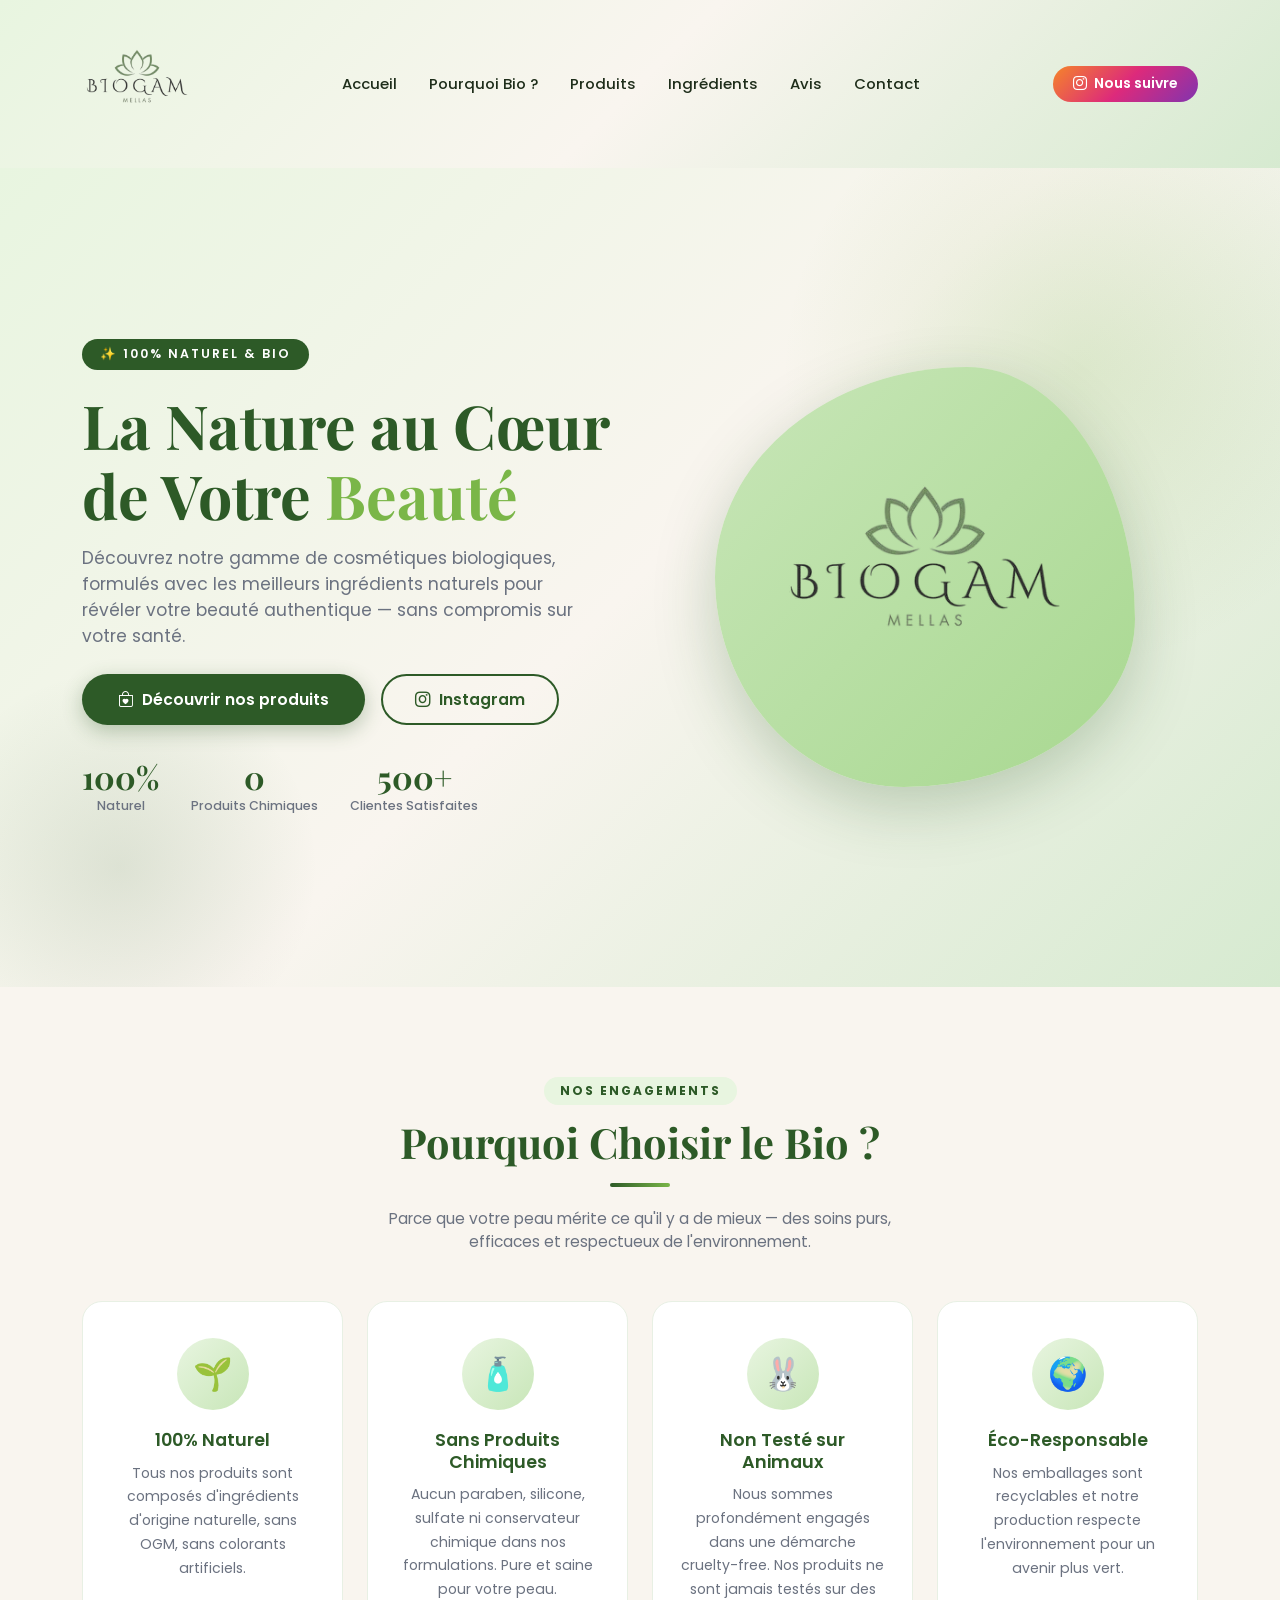
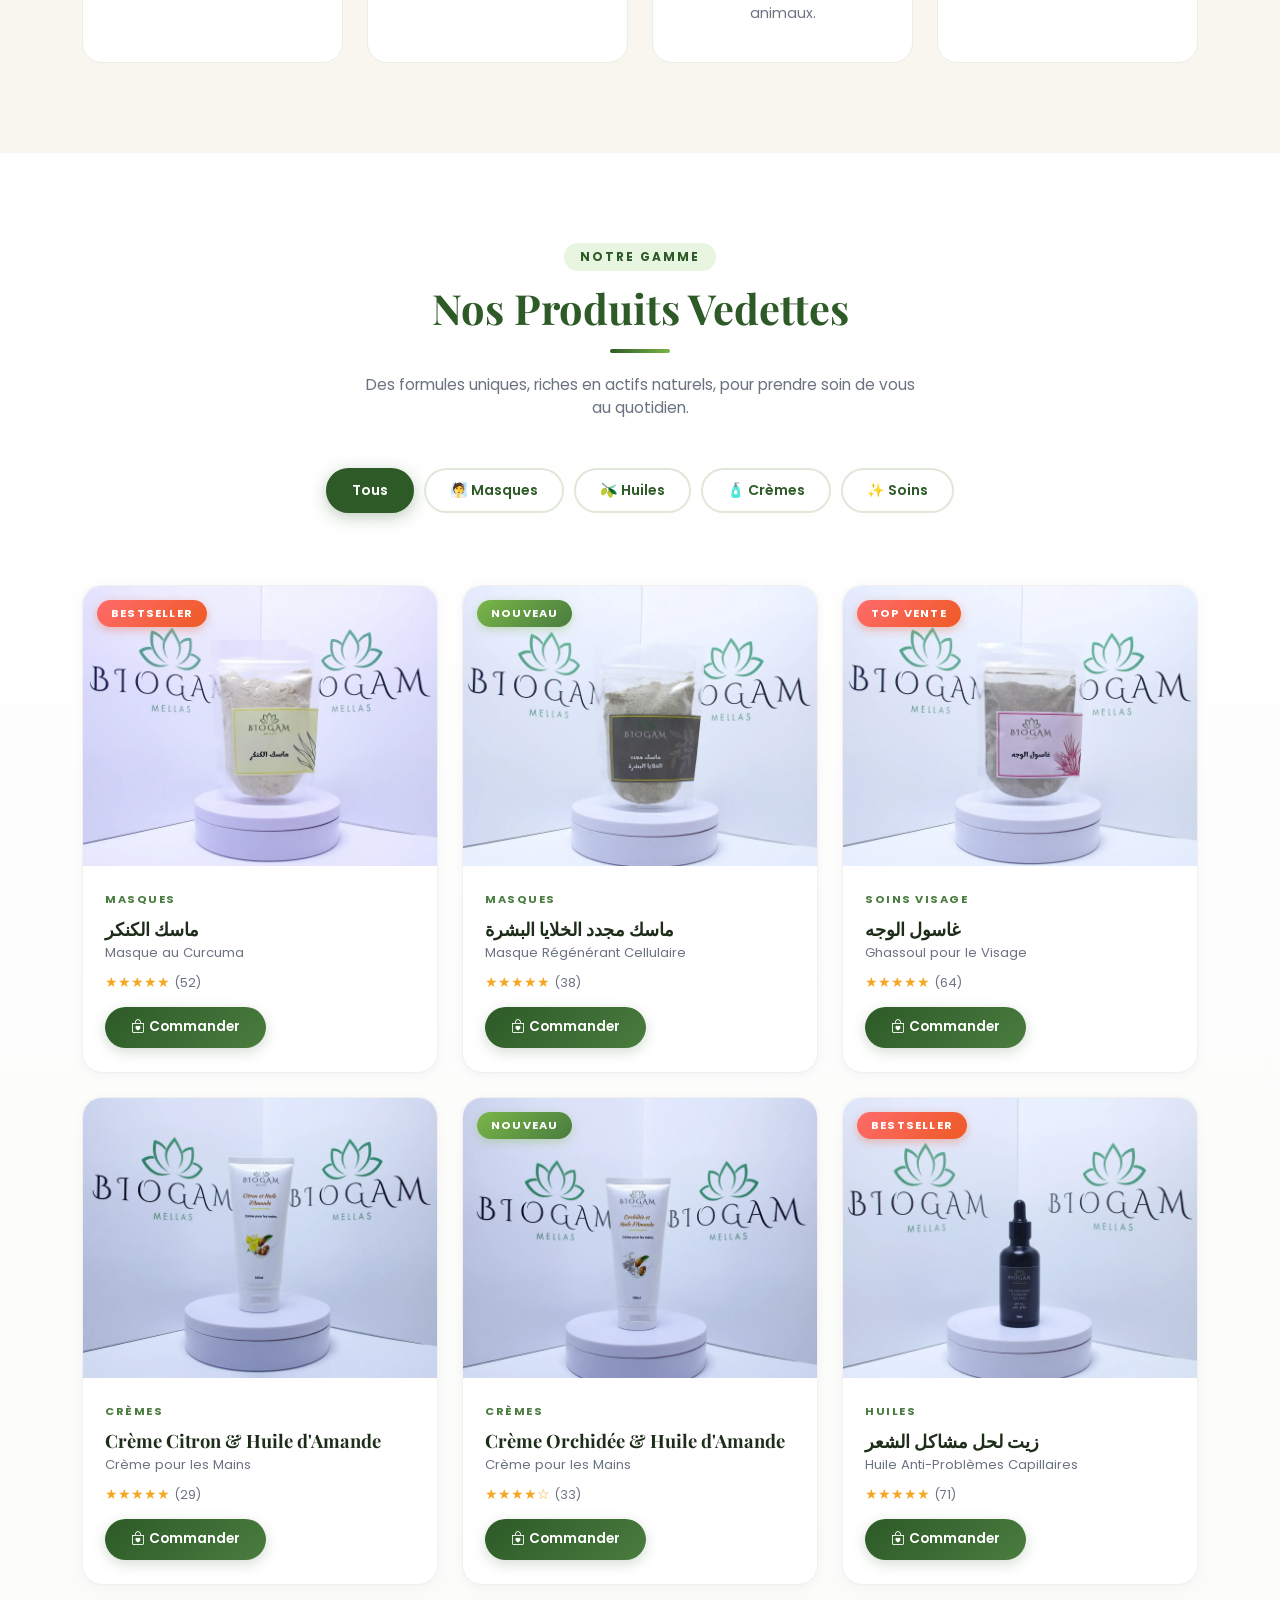
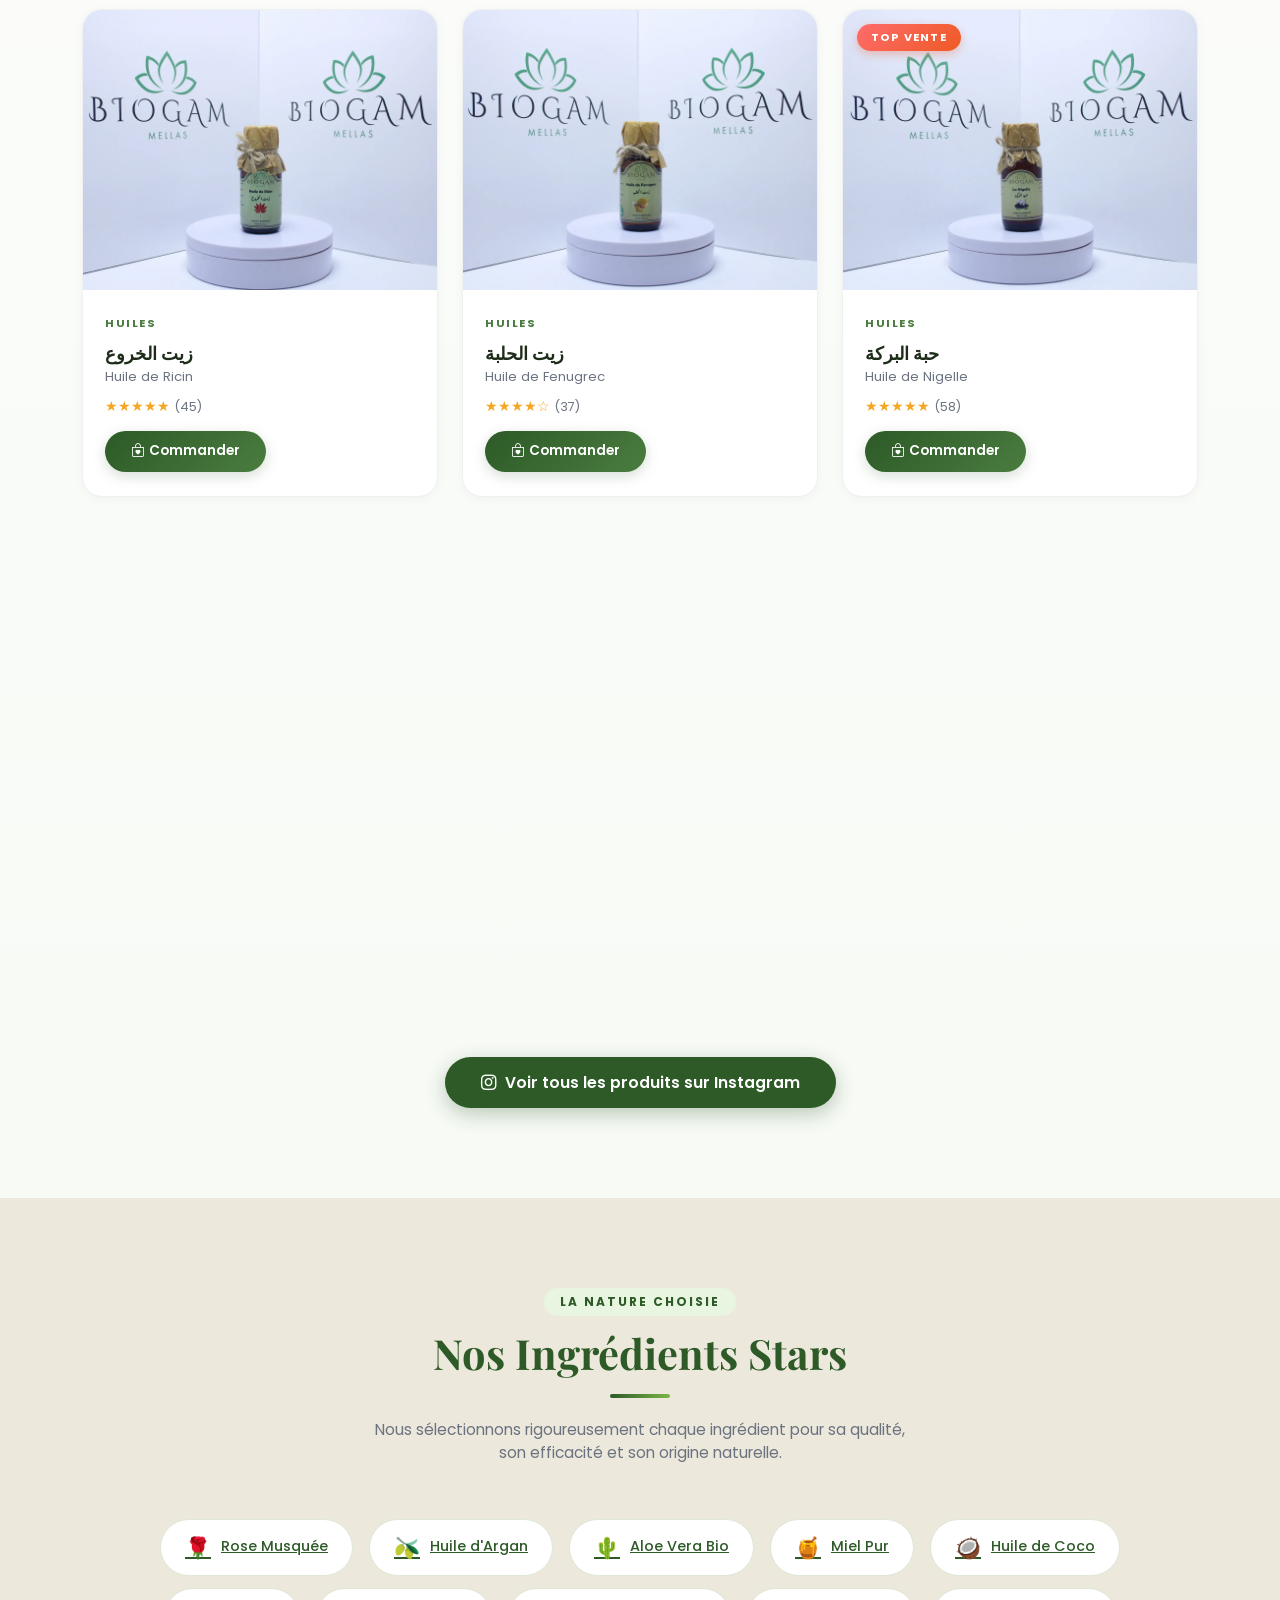
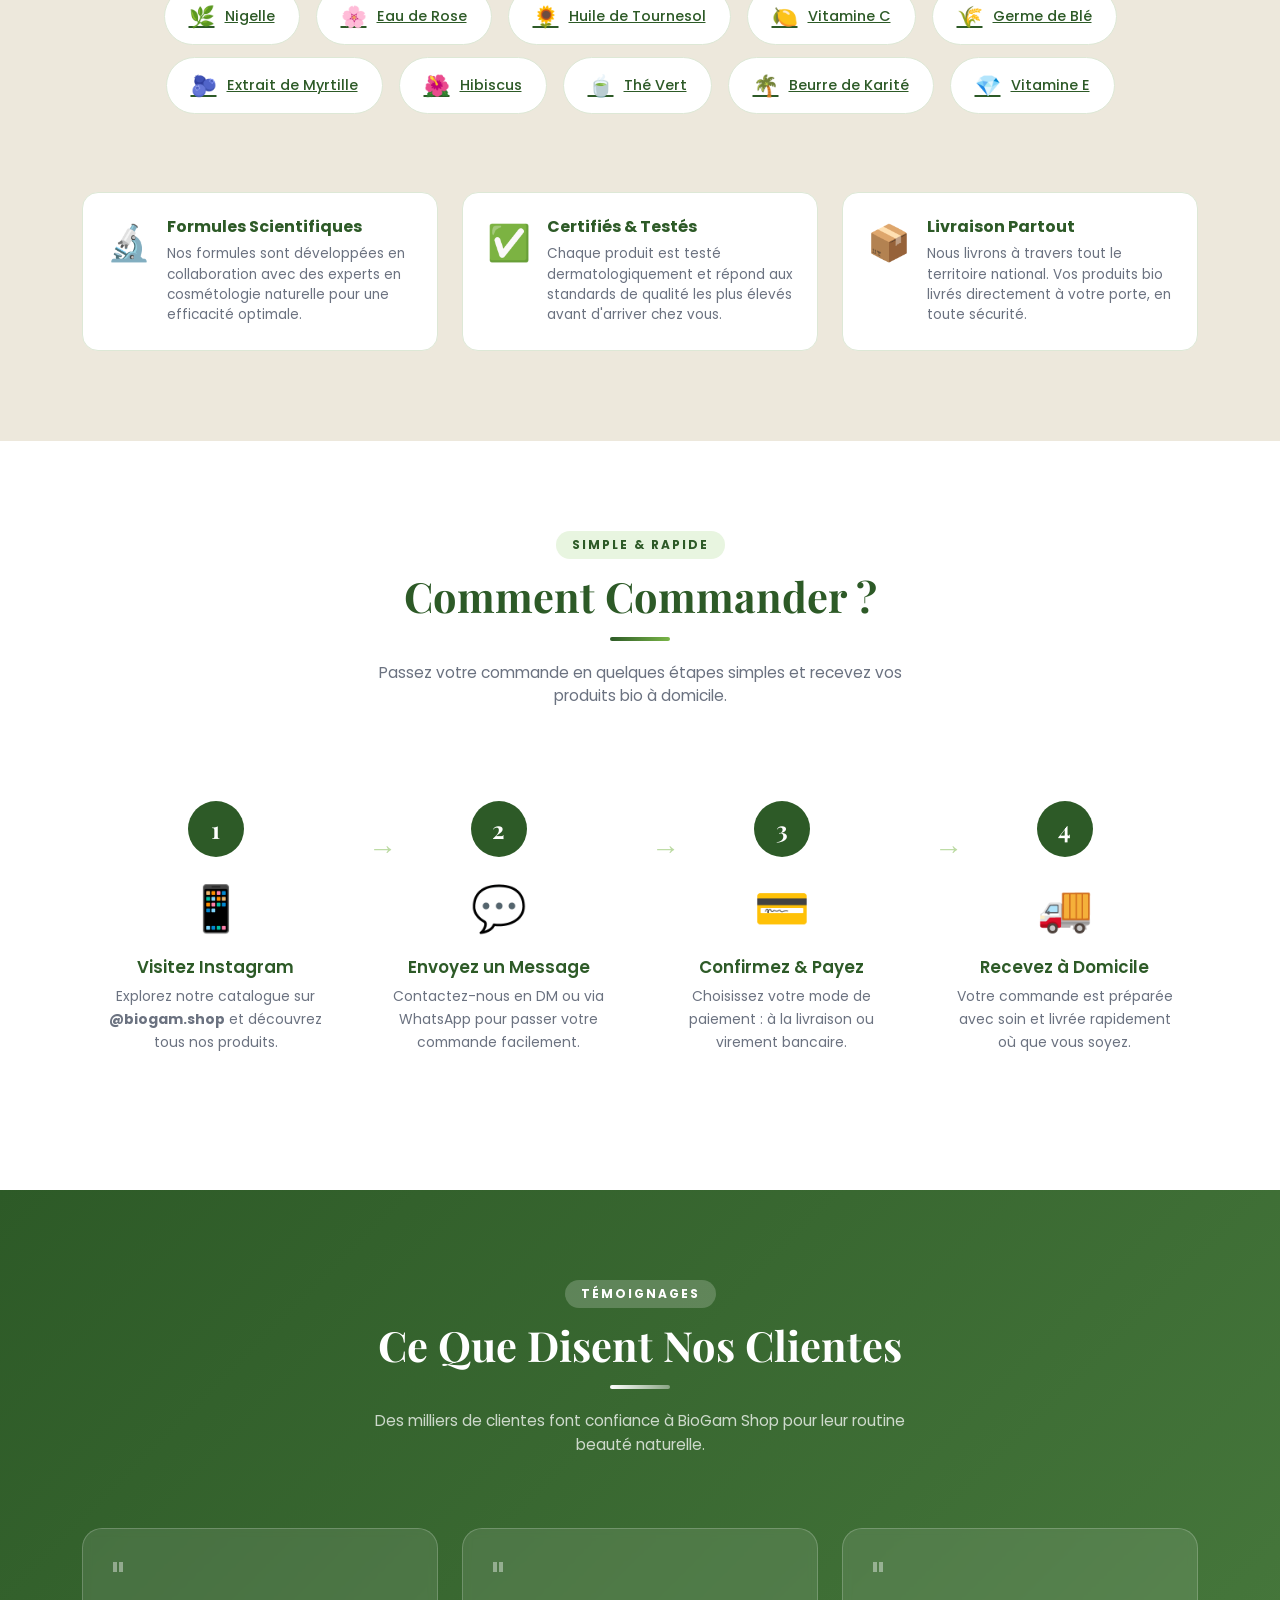
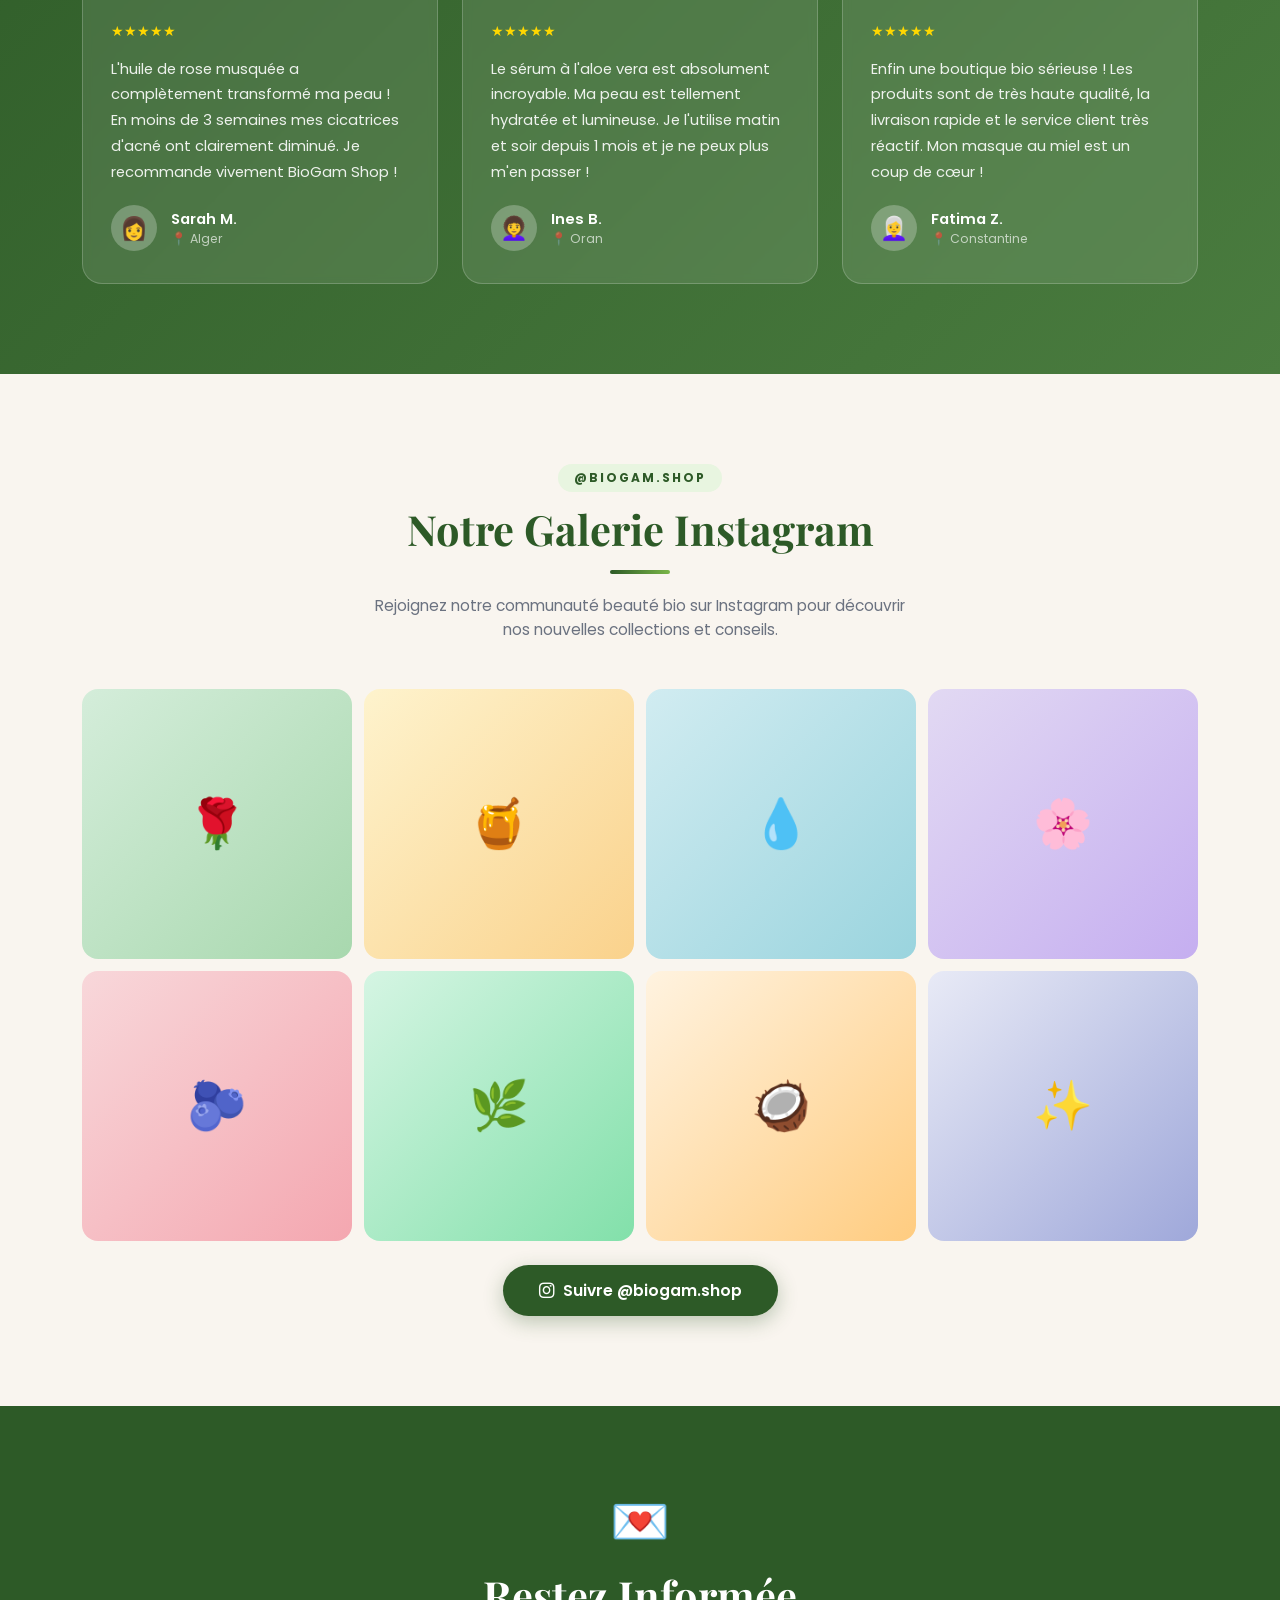
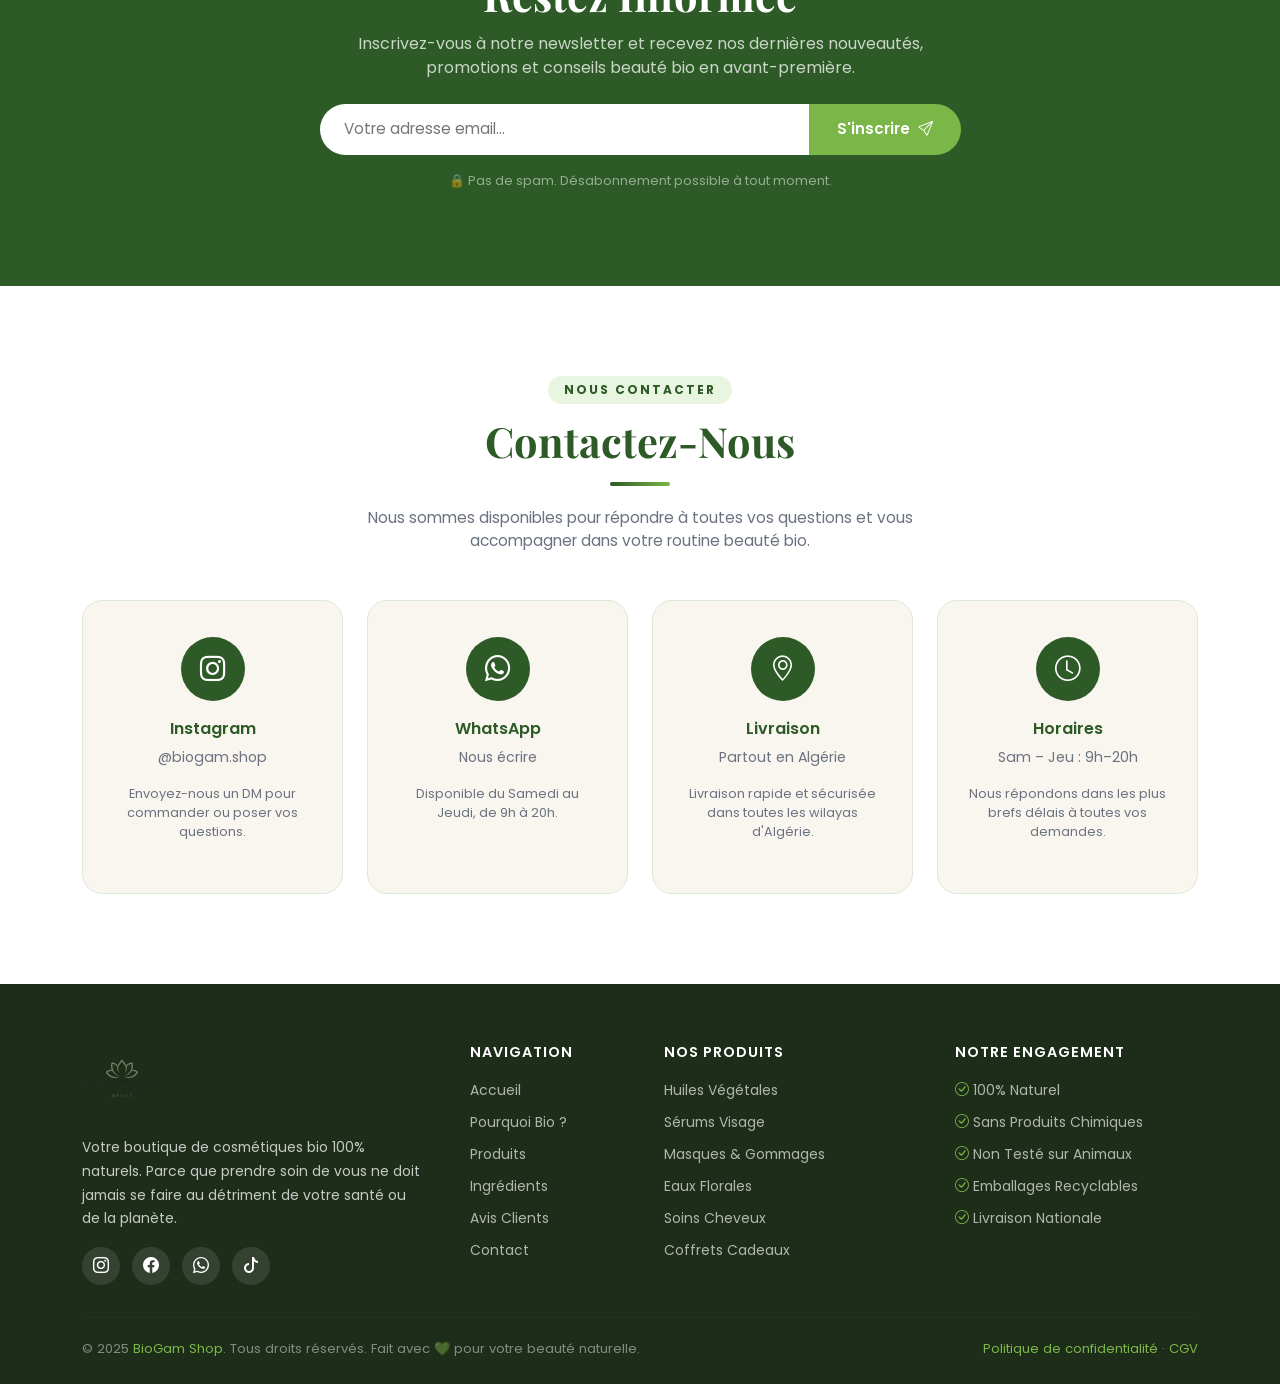
==== index.html @ 35a516af "Update products section and styles" ====
<!DOCTYPE html>
<html lang="fr">
<head>
  <meta charset="UTF-8" />
  <meta name="viewport" content="width=device-width, initial-scale=1.0"/>
  <title>BioGam Shop – Cosmétiques Bio Naturels</title>

  <!-- Bootstrap 5 -->
  <link href="https://cdn.jsdelivr.net/npm/bootstrap@5.3.3/dist/css/bootstrap.min.css" rel="stylesheet"/>
  <!-- Bootstrap Icons -->
  <link href="https://cdn.jsdelivr.net/npm/bootstrap-icons@1.11.3/font/bootstrap-icons.min.css" rel="stylesheet"/>
  <!-- Google Fonts -->
  <link href="https://fonts.googleapis.com/css2?family=Playfair+Display:wght@400;600;700&family=Poppins:wght@300;400;500;600&display=swap" rel="stylesheet"/>

  <link href="assets/css/style.css" rel="stylesheet"/>
</head>
<body>

<!-- ═══════════════════════ NAVBAR ═══════════════════════ -->
<nav class="navbar navbar-expand-lg">
  <div class="container">
    <a class="navbar-brand d-flex align-items-center gap-2" href="#">
      <img src="assets/images/biogam-logo.png" alt="BioGam Shop Logo" id="nav-logo">
    </a>
    <button class="navbar-toggler border-0" type="button" data-bs-toggle="collapse" data-bs-target="#navMenu">
      <span class="navbar-toggler-icon"></span>
    </button>
    <div class="collapse navbar-collapse justify-content-center" id="navMenu">
      <ul class="navbar-nav gap-1 mx-auto">
        <li class="nav-item"><a class="nav-link active" href="#accueil">Accueil</a></li>
        <li class="nav-item"><a class="nav-link" href="#pourquoi">Pourquoi Bio ?</a></li>
        <li class="nav-item"><a class="nav-link" href="#produits">Produits</a></li>
        <li class="nav-item"><a class="nav-link" href="#ingredients">Ingrédients</a></li>
        <li class="nav-item"><a class="nav-link" href="#avis">Avis</a></li>
        <li class="nav-item"><a class="nav-link" href="#contact">Contact</a></li>
      </ul>
    </div>
    <a href="https://www.instagram.com/biogam.shop/" target="_blank" class="nav-link btn-insta d-none d-lg-block">
      <i class="bi bi-instagram me-1"></i> Nous suivre
    </a>
  </div>
</nav>

<!-- ═══════════════════════ HERO ═══════════════════════ -->
<section class="hero" id="accueil">
  <div class="container" style="position:relative;z-index:1;">
    <div class="row align-items-center gy-5">
      <div class="col-lg-6">
        <div class="hero-badge">✨ 100% Naturel & Bio</div>
        <h1>La Nature au Cœur<br>de Votre <span>Beauté</span></h1>
        <p class="lead mt-3">
          Découvrez notre gamme de cosmétiques biologiques, formulés avec les meilleurs ingrédients naturels pour révéler votre beauté authentique — sans compromis sur votre santé.
        </p>
        <div class="d-flex flex-wrap gap-3 mt-4">
          <a href="#produits" class="btn btn-primary-bio">
            <i class="bi bi-bag-heart me-2"></i>Découvrir nos produits
          </a>
          <a href="https://www.instagram.com/biogam.shop/" target="_blank" class="btn btn-outline-bio">
            <i class="bi bi-instagram me-2"></i>Instagram
          </a>
        </div>
        <div class="hero-stats">
          <div class="hero-stat">
            <div class="num">100%</div>
            <div class="lbl">Naturel</div>
          </div>
          <div class="hero-stat">
            <div class="num">0</div>
            <div class="lbl">Produits Chimiques</div>
          </div>
          <div class="hero-stat">
            <div class="num">500+</div>
            <div class="lbl">Clientes Satisfaites</div>
          </div>
        </div>
      </div>
      <div class="col-lg-6">
        <div class="hero-visual">
          <div class="hero-circle">
            <img src="assets/images/biogam-logo.png" alt="BioGam Shop Logo" style="width: 70%; height: auto; object-fit: contain;">
          </div>
        </div>
      </div>
    </div>
  </div>
</section>

<!-- ═══════════════════════ WHY BIO ═══════════════════════ -->
<section class="why-section" id="pourquoi">
  <div class="container">
    <div class="text-center mb-60">
      <span class="section-badge">Nos Engagements</span>
      <h2 class="section-title">Pourquoi Choisir le Bio ?</h2>
      <div class="divider"></div>
      <p class="section-sub">Parce que votre peau mérite ce qu'il y a de mieux — des soins purs, efficaces et respectueux de l'environnement.</p>
    </div>
    <div class="row g-4 mt-4">
      <div class="col-md-6 col-lg-3 fade-up">
        <div class="why-card">
          <div class="why-icon">🌱</div>
          <h5>100% Naturel</h5>
          <p>Tous nos produits sont composés d'ingrédients d'origine naturelle, sans OGM, sans colorants artificiels.</p>
        </div>
      </div>
      <div class="col-md-6 col-lg-3 fade-up" style="transition-delay:.1s">
        <div class="why-card">
          <div class="why-icon">🧴</div>
          <h5>Sans Produits Chimiques</h5>
          <p>Aucun paraben, silicone, sulfate ni conservateur chimique dans nos formulations. Pure et saine pour votre peau.</p>
        </div>
      </div>
      <div class="col-md-6 col-lg-3 fade-up" style="transition-delay:.2s">
        <div class="why-card">
          <div class="why-icon">🐰</div>
          <h5>Non Testé sur Animaux</h5>
          <p>Nous sommes profondément engagés dans une démarche cruelty-free. Nos produits ne sont jamais testés sur des animaux.</p>
        </div>
      </div>
      <div class="col-md-6 col-lg-3 fade-up" style="transition-delay:.3s">
        <div class="why-card">
          <div class="why-icon">🌍</div>
          <h5>Éco-Responsable</h5>
          <p>Nos emballages sont recyclables et notre production respecte l'environnement pour un avenir plus vert.</p>
        </div>
      </div>
    </div>
  </div>
</section>

<!-- ═══════════════════════ PRODUCTS ═══════════════════════ -->
<section class="products-section" id="produits">
  <div class="container">
    <div class="text-center mb-5">
      <span class="section-badge">Notre Gamme</span>
      <h2 class="section-title">Nos Produits Vedettes</h2>
      <div class="divider"></div>
      <p class="section-sub">Des formules uniques, riches en actifs naturels, pour prendre soin de vous au quotidien.</p>
    </div>

    <!-- Category Filter -->
    <div class="product-filters text-center mb-5 fade-up">
      <button class="filter-btn active" data-filter="all">Tous</button>
      <button class="filter-btn" data-filter="masques">🧖 Masques</button>
      <button class="filter-btn" data-filter="huiles">🫒 Huiles</button>
      <button class="filter-btn" data-filter="cremes">🧴 Crèmes</button>
      <button class="filter-btn" data-filter="soins">✨ Soins</button>
    </div>

    <div class="row g-4 mt-2" id="productGrid">

      <!-- 1 – ماسك الكنكر -->
      <div class="col-sm-6 col-lg-4 fade-up product-item" data-category="masques">
        <div class="product-card-v2">
          <div class="product-img-wrap">
            <img src="assets/images/product/ماسك الكنكر.webp" alt="ماسك الكنكر">
            <div class="product-overlay">
              <a href="https://www.instagram.com/biogam.shop/" target="_blank" class="overlay-btn"><i class="bi bi-instagram"></i></a>
              <a href="https://www.instagram.com/biogam.shop/" target="_blank" class="overlay-btn"><i class="bi bi-bag-plus"></i></a>
            </div>
            <span class="product-badge badge-hot">Bestseller</span>
          </div>
          <div class="product-info">
            <span class="product-category">Masques</span>
            <h5 class="product-name">ماسك الكنكر</h5>
            <p class="product-name-sub">Masque au Curcuma</p>
            <div class="product-rating">★★★★★ <span>(52)</span></div>
            <div class="product-footer">
              <a href="https://www.instagram.com/biogam.shop/" target="_blank" class="btn-commander"><i class="bi bi-bag-heart me-1"></i>Commander</a>
            </div>
          </div>
        </div>
      </div>

      <!-- 2 – ماسك مجدد الخلايا البشرة -->
      <div class="col-sm-6 col-lg-4 fade-up product-item" data-category="masques" style="transition-delay:.1s">
        <div class="product-card-v2">
          <div class="product-img-wrap">
            <img src="assets/images/product/ماسك مجدد الخلايا البشرة.webp" alt="ماسك مجدد الخلايا البشرة">
            <div class="product-overlay">
              <a href="https://www.instagram.com/biogam.shop/" target="_blank" class="overlay-btn"><i class="bi bi-instagram"></i></a>
              <a href="https://www.instagram.com/biogam.shop/" target="_blank" class="overlay-btn"><i class="bi bi-bag-plus"></i></a>
            </div>
            <span class="product-badge badge-new">Nouveau</span>
          </div>
          <div class="product-info">
            <span class="product-category">Masques</span>
            <h5 class="product-name">ماسك مجدد الخلايا البشرة</h5>
            <p class="product-name-sub">Masque Régénérant Cellulaire</p>
            <div class="product-rating">★★★★★ <span>(38)</span></div>
            <div class="product-footer">
              <a href="https://www.instagram.com/biogam.shop/" target="_blank" class="btn-commander"><i class="bi bi-bag-heart me-1"></i>Commander</a>
            </div>
          </div>
        </div>
      </div>

      <!-- 3 – غاسول الوجه -->
      <div class="col-sm-6 col-lg-4 fade-up product-item" data-category="soins" style="transition-delay:.2s">
        <div class="product-card-v2">
          <div class="product-img-wrap">
            <img src="assets/images/product/غاسول الوجه.webp" alt="غاسول الوجه">
            <div class="product-overlay">
              <a href="https://www.instagram.com/biogam.shop/" target="_blank" class="overlay-btn"><i class="bi bi-instagram"></i></a>
              <a href="https://www.instagram.com/biogam.shop/" target="_blank" class="overlay-btn"><i class="bi bi-bag-plus"></i></a>
            </div>
            <span class="product-badge badge-hot">Top Vente</span>
          </div>
          <div class="product-info">
            <span class="product-category">Soins Visage</span>
            <h5 class="product-name">غاسول الوجه</h5>
            <p class="product-name-sub">Ghassoul pour le Visage</p>
            <div class="product-rating">★★★★★ <span>(64)</span></div>
            <div class="product-footer">
              <a href="https://www.instagram.com/biogam.shop/" target="_blank" class="btn-commander"><i class="bi bi-bag-heart me-1"></i>Commander</a>
            </div>
          </div>
        </div>
      </div>

      <!-- 4 – Citron et Huile d'Amande -->
      <div class="col-sm-6 col-lg-4 fade-up product-item" data-category="cremes">
        <div class="product-card-v2">
          <div class="product-img-wrap">
            <img src="assets/images/product/Citron et Huile d'Amande Crème pour les mains.webp" alt="Crème Citron & Amande">
            <div class="product-overlay">
              <a href="https://www.instagram.com/biogam.shop/" target="_blank" class="overlay-btn"><i class="bi bi-instagram"></i></a>
              <a href="https://www.instagram.com/biogam.shop/" target="_blank" class="overlay-btn"><i class="bi bi-bag-plus"></i></a>
            </div>
          </div>
          <div class="product-info">
            <span class="product-category">Crèmes</span>
            <h5 class="product-name">Crème Citron & Huile d'Amande</h5>
            <p class="product-name-sub">Crème pour les Mains</p>
            <div class="product-rating">★★★★★ <span>(29)</span></div>
            <div class="product-footer">
              <a href="https://www.instagram.com/biogam.shop/" target="_blank" class="btn-commander"><i class="bi bi-bag-heart me-1"></i>Commander</a>
            </div>
          </div>
        </div>
      </div>

      <!-- 5 – Orchidée et Huile d'Amande -->
      <div class="col-sm-6 col-lg-4 fade-up product-item" data-category="cremes" style="transition-delay:.1s">
        <div class="product-card-v2">
          <div class="product-img-wrap">
            <img src="assets/images/product/Orchidée et Huile d'Amande Crème pour les mains.webp" alt="Crème Orchidée & Amande">
            <div class="product-overlay">
              <a href="https://www.instagram.com/biogam.shop/" target="_blank" class="overlay-btn"><i class="bi bi-instagram"></i></a>
              <a href="https://www.instagram.com/biogam.shop/" target="_blank" class="overlay-btn"><i class="bi bi-bag-plus"></i></a>
            </div>
            <span class="product-badge badge-new">Nouveau</span>
          </div>
          <div class="product-info">
            <span class="product-category">Crèmes</span>
            <h5 class="product-name">Crème Orchidée & Huile d'Amande</h5>
            <p class="product-name-sub">Crème pour les Mains</p>
            <div class="product-rating">★★★★☆ <span>(33)</span></div>
            <div class="product-footer">
              <a href="https://www.instagram.com/biogam.shop/" target="_blank" class="btn-commander"><i class="bi bi-bag-heart me-1"></i>Commander</a>
            </div>
          </div>
        </div>
      </div>

      <!-- 6 – Huile Problèmes Capillaires -->
      <div class="col-sm-6 col-lg-4 fade-up product-item" data-category="huiles" style="transition-delay:.2s">
        <div class="product-card-v2">
          <div class="product-img-wrap">
            <img src="assets/images/product/HUILE POUR RÉSOUORE LES PROBLEMES CAPILLAIRES زيت لحل مشاكل الشعر.webp" alt="Huile Capillaire">
            <div class="product-overlay">
              <a href="https://www.instagram.com/biogam.shop/" target="_blank" class="overlay-btn"><i class="bi bi-instagram"></i></a>
              <a href="https://www.instagram.com/biogam.shop/" target="_blank" class="overlay-btn"><i class="bi bi-bag-plus"></i></a>
            </div>
            <span class="product-badge badge-hot">Bestseller</span>
          </div>
          <div class="product-info">
            <span class="product-category">Huiles</span>
            <h5 class="product-name">زيت لحل مشاكل الشعر</h5>
            <p class="product-name-sub">Huile Anti-Problèmes Capillaires</p>
            <div class="product-rating">★★★★★ <span>(71)</span></div>
            <div class="product-footer">
              <a href="https://www.instagram.com/biogam.shop/" target="_blank" class="btn-commander"><i class="bi bi-bag-heart me-1"></i>Commander</a>
            </div>
          </div>
        </div>
      </div>

      <!-- 7 – Huile de Ricin -->
      <div class="col-sm-6 col-lg-4 fade-up product-item" data-category="huiles">
        <div class="product-card-v2">
          <div class="product-img-wrap">
            <img src="assets/images/product/Huile de Ricin زيت الخروع.webp" alt="Huile de Ricin">
            <div class="product-overlay">
              <a href="https://www.instagram.com/biogam.shop/" target="_blank" class="overlay-btn"><i class="bi bi-instagram"></i></a>
              <a href="https://www.instagram.com/biogam.shop/" target="_blank" class="overlay-btn"><i class="bi bi-bag-plus"></i></a>
            </div>
          </div>
          <div class="product-info">
            <span class="product-category">Huiles</span>
            <h5 class="product-name">زيت الخروع</h5>
            <p class="product-name-sub">Huile de Ricin</p>
            <div class="product-rating">★★★★★ <span>(45)</span></div>
            <div class="product-footer">
              <a href="https://www.instagram.com/biogam.shop/" target="_blank" class="btn-commander"><i class="bi bi-bag-heart me-1"></i>Commander</a>
            </div>
          </div>
        </div>
      </div>

      <!-- 8 – Huile de Fenugrec -->
      <div class="col-sm-6 col-lg-4 fade-up product-item" data-category="huiles" style="transition-delay:.1s">
        <div class="product-card-v2">
          <div class="product-img-wrap">
            <img src="assets/images/product/Huile de Fenugrec زيت الحلب.webp" alt="Huile de Fenugrec">
            <div class="product-overlay">
              <a href="https://www.instagram.com/biogam.shop/" target="_blank" class="overlay-btn"><i class="bi bi-instagram"></i></a>
              <a href="https://www.instagram.com/biogam.shop/" target="_blank" class="overlay-btn"><i class="bi bi-bag-plus"></i></a>
            </div>
          </div>
          <div class="product-info">
            <span class="product-category">Huiles</span>
            <h5 class="product-name">زيت الحلبة</h5>
            <p class="product-name-sub">Huile de Fenugrec</p>
            <div class="product-rating">★★★★☆ <span>(37)</span></div>
            <div class="product-footer">
              <a href="https://www.instagram.com/biogam.shop/" target="_blank" class="btn-commander"><i class="bi bi-bag-heart me-1"></i>Commander</a>
            </div>
          </div>
        </div>
      </div>

      <!-- 9 – La Nigelle -->
      <div class="col-sm-6 col-lg-4 fade-up product-item" data-category="huiles" style="transition-delay:.2s">
        <div class="product-card-v2">
          <div class="product-img-wrap">
            <img src="assets/images/product/La Nigelle حبة البركة.webp" alt="La Nigelle">
            <div class="product-overlay">
              <a href="https://www.instagram.com/biogam.shop/" target="_blank" class="overlay-btn"><i class="bi bi-instagram"></i></a>
              <a href="https://www.instagram.com/biogam.shop/" target="_blank" class="overlay-btn"><i class="bi bi-bag-plus"></i></a>
            </div>
            <span class="product-badge badge-hot">Top Vente</span>
          </div>
          <div class="product-info">
            <span class="product-category">Huiles</span>
            <h5 class="product-name">حبة البركة</h5>
            <p class="product-name-sub">Huile de Nigelle</p>
            <div class="product-rating">★★★★★ <span>(58)</span></div>
            <div class="product-footer">
              <a href="https://www.instagram.com/biogam.shop/" target="_blank" class="btn-commander"><i class="bi bi-bag-heart me-1"></i>Commander</a>
            </div>
          </div>
        </div>
      </div>

      <!-- 10 – Huile de Sésame -->
      <div class="col-sm-6 col-lg-4 fade-up product-item" data-category="huiles">
        <div class="product-card-v2">
          <div class="product-img-wrap">
            <img src="assets/images/product/Huile de Sésame زيت السمسم.webp" alt="Huile de Sésame">
            <div class="product-overlay">
              <a href="https://www.instagram.com/biogam.shop/" target="_blank" class="overlay-btn"><i class="bi bi-instagram"></i></a>
              <a href="https://www.instagram.com/biogam.shop/" target="_blank" class="overlay-btn"><i class="bi bi-bag-plus"></i></a>
            </div>
          </div>
          <div class="product-info">
            <span class="product-category">Huiles</span>
            <h5 class="product-name">زيت السمسم</h5>
            <p class="product-name-sub">Huile de Sésame</p>
            <div class="product-rating">★★★★☆ <span>(42)</span></div>
            <div class="product-footer">
              <a href="https://www.instagram.com/biogam.shop/" target="_blank" class="btn-commander"><i class="bi bi-bag-heart me-1"></i>Commander</a>
            </div>
          </div>
        </div>
      </div>

      <!-- 11 – Huile Royale de Luxe -->
      <div class="col-sm-6 col-lg-4 fade-up product-item" data-category="huiles" style="transition-delay:.1s">
        <div class="product-card-v2">
          <div class="product-img-wrap">
            <img src="assets/images/product/Huile Royale de Luxe زيت الملكي الفاخر للوجه.webp" alt="Huile Royale de Luxe">
            <div class="product-overlay">
              <a href="https://www.instagram.com/biogam.shop/" target="_blank" class="overlay-btn"><i class="bi bi-instagram"></i></a>
              <a href="https://www.instagram.com/biogam.shop/" target="_blank" class="overlay-btn"><i class="bi bi-bag-plus"></i></a>
            </div>
            <span class="product-badge badge-premium">Premium</span>
          </div>
          <div class="product-info">
            <span class="product-category">Huiles</span>
            <h5 class="product-name">زيت الملكي الفاخر للوجه</h5>
            <p class="product-name-sub">Huile Royale de Luxe</p>
            <div class="product-rating">★★★★★ <span>(67)</span></div>
            <div class="product-footer">
              <a href="https://www.instagram.com/biogam.shop/" target="_blank" class="btn-commander"><i class="bi bi-bag-heart me-1"></i>Commander</a>
            </div>
          </div>
        </div>
      </div>

    </div>

    <div class="text-center mt-5">
      <a href="https://www.instagram.com/biogam.shop/" target="_blank" class="btn btn-primary-bio">
        <i class="bi bi-instagram me-2"></i>Voir tous les produits sur Instagram
      </a>
    </div>
  </div>
</section>

<!-- ═══════════════════════ INGREDIENTS ═══════════════════════ -->
<section class="ingr-section" id="ingredients">
  <div class="container">
    <div class="text-center mb-5">
      <span class="section-badge">La Nature Choisie</span>
      <h2 class="section-title">Nos Ingrédients Stars</h2>
      <div class="divider"></div>
      <p class="section-sub">Nous sélectionnons rigoureusement chaque ingrédient pour sa qualité, son efficacité et son origine naturelle.</p>
    </div>
    <div class="text-center mt-4 fade-up">
      <a class="ingr-pill"><span>🌹</span> Rose Musquée</a>
      <a class="ingr-pill"><span>🫒</span> Huile d'Argan</a>
      <a class="ingr-pill"><span>🌵</span> Aloe Vera Bio</a>
      <a class="ingr-pill"><span>🍯</span> Miel Pur</a>
      <a class="ingr-pill"><span>🥥</span> Huile de Coco</a>
      <a class="ingr-pill"><span>🌿</span> Nigelle</a>
      <a class="ingr-pill"><span>🌸</span> Eau de Rose</a>
      <a class="ingr-pill"><span>🌻</span> Huile de Tournesol</a>
      <a class="ingr-pill"><span>🍋</span> Vitamine C</a>
      <a class="ingr-pill"><span>🌾</span> Germe de Blé</a>
      <a class="ingr-pill"><span>🫐</span> Extrait de Myrtille</a>
      <a class="ingr-pill"><span>🌺</span> Hibiscus</a>
      <a class="ingr-pill"><span>🍵</span> Thé Vert</a>
      <a class="ingr-pill"><span>🌴</span> Beurre de Karité</a>
      <a class="ingr-pill"><span>💎</span> Vitamine E</a>
    </div>

    <div class="row g-4 mt-5">
      <div class="col-md-4 fade-up">
        <div class="d-flex align-items-start gap-3 bg-white rounded-4 p-4 border" style="border-color:#dde8d6!important;">
          <div style="font-size:2.2rem;">🔬</div>
          <div>
            <h6 style="color:var(--green-dark);font-weight:700;">Formules Scientifiques</h6>
            <p class="mb-0" style="font-size:.85rem;color:var(--text-muted);">Nos formules sont développées en collaboration avec des experts en cosmétologie naturelle pour une efficacité optimale.</p>
          </div>
        </div>
      </div>
      <div class="col-md-4 fade-up" style="transition-delay:.1s">
        <div class="d-flex align-items-start gap-3 bg-white rounded-4 p-4 border" style="border-color:#dde8d6!important;">
          <div style="font-size:2.2rem;">✅</div>
          <div>
            <h6 style="color:var(--green-dark);font-weight:700;">Certifiés & Testés</h6>
            <p class="mb-0" style="font-size:.85rem;color:var(--text-muted);">Chaque produit est testé dermatologiquement et répond aux standards de qualité les plus élevés avant d'arriver chez vous.</p>
          </div>
        </div>
      </div>
      <div class="col-md-4 fade-up" style="transition-delay:.2s">
        <div class="d-flex align-items-start gap-3 bg-white rounded-4 p-4 border" style="border-color:#dde8d6!important;">
          <div style="font-size:2.2rem;">📦</div>
          <div>
            <h6 style="color:var(--green-dark);font-weight:700;">Livraison Partout</h6>
            <p class="mb-0" style="font-size:.85rem;color:var(--text-muted);">Nous livrons à travers tout le territoire national. Vos produits bio livrés directement à votre porte, en toute sécurité.</p>
          </div>
        </div>
      </div>
    </div>
  </div>
</section>

<!-- ═══════════════════════ HOW IT WORKS ═══════════════════════ -->
<section class="steps-section">
  <div class="container">
    <div class="text-center mb-5">
      <span class="section-badge">Simple & Rapide</span>
      <h2 class="section-title">Comment Commander ?</h2>
      <div class="divider"></div>
      <p class="section-sub">Passez votre commande en quelques étapes simples et recevez vos produits bio à domicile.</p>
    </div>
    <div class="row g-3 mt-4">
      <div class="col-6 col-md-3 position-relative fade-up">
        <div class="step-card">
          <div class="step-num">1</div>
          <div class="step-icon">📱</div>
          <h5>Visitez Instagram</h5>
          <p>Explorez notre catalogue sur <strong>@biogam.shop</strong> et découvrez tous nos produits.</p>
        </div>
        <span class="step-connector d-none d-md-block">→</span>
      </div>
      <div class="col-6 col-md-3 position-relative fade-up" style="transition-delay:.1s">
        <div class="step-card">
          <div class="step-num">2</div>
          <div class="step-icon">💬</div>
          <h5>Envoyez un Message</h5>
          <p>Contactez-nous en DM ou via WhatsApp pour passer votre commande facilement.</p>
        </div>
        <span class="step-connector d-none d-md-block">→</span>
      </div>
      <div class="col-6 col-md-3 position-relative fade-up" style="transition-delay:.2s">
        <div class="step-card">
          <div class="step-num">3</div>
          <div class="step-icon">💳</div>
          <h5>Confirmez & Payez</h5>
          <p>Choisissez votre mode de paiement : à la livraison ou virement bancaire.</p>
        </div>
        <span class="step-connector d-none d-md-block">→</span>
      </div>
      <div class="col-6 col-md-3 fade-up" style="transition-delay:.3s">
        <div class="step-card">
          <div class="step-num">4</div>
          <div class="step-icon">🚚</div>
          <h5>Recevez à Domicile</h5>
          <p>Votre commande est préparée avec soin et livrée rapidement où que vous soyez.</p>
        </div>
      </div>
    </div>
  </div>
</section>

<!-- ═══════════════════════ TESTIMONIALS ═══════════════════════ -->
<section class="testi-section" id="avis">
  <div class="container">
    <div class="text-center mb-5">
      <span class="section-badge" style="background:rgba(255,255,255,.2);color:#fff;">Témoignages</span>
      <h2 class="section-title" style="color:#fff;">Ce Que Disent Nos Clientes</h2>
      <div class="divider" style="background:linear-gradient(90deg,#fff,rgba(255,255,255,.4));"></div>
      <p class="section-sub" style="color:rgba(255,255,255,.75);">Des milliers de clientes font confiance à BioGam Shop pour leur routine beauté naturelle.</p>
    </div>
    <div class="row g-4 mt-3">
      <div class="col-md-6 col-lg-4 fade-up">
        <div class="testi-card">
          <div class="testi-quote">"</div>
          <div class="testi-stars">★★★★★</div>
          <p class="testi-text">L'huile de rose musquée a complètement transformé ma peau ! En moins de 3 semaines mes cicatrices d'acné ont clairement diminué. Je recommande vivement BioGam Shop !</p>
          <div class="testi-author">
            <div class="testi-avatar">👩</div>
            <div>
              <div class="testi-name">Sarah M.</div>
              <div class="testi-loc">📍 Alger</div>
            </div>
          </div>
        </div>
      </div>
      <div class="col-md-6 col-lg-4 fade-up" style="transition-delay:.1s">
        <div class="testi-card">
          <div class="testi-quote">"</div>
          <div class="testi-stars">★★★★★</div>
          <p class="testi-text">Le sérum à l'aloe vera est absolument incroyable. Ma peau est tellement hydratée et lumineuse. Je l'utilise matin et soir depuis 1 mois et je ne peux plus m'en passer !</p>
          <div class="testi-author">
            <div class="testi-avatar">👩‍🦱</div>
            <div>
              <div class="testi-name">Ines B.</div>
              <div class="testi-loc">📍 Oran</div>
            </div>
          </div>
        </div>
      </div>
      <div class="col-md-6 col-lg-4 fade-up" style="transition-delay:.2s">
        <div class="testi-card">
          <div class="testi-quote">"</div>
          <div class="testi-stars">★★★★★</div>
          <p class="testi-text">Enfin une boutique bio sérieuse ! Les produits sont de très haute qualité, la livraison rapide et le service client très réactif. Mon masque au miel est un coup de cœur !</p>
          <div class="testi-author">
            <div class="testi-avatar">👩‍🦳</div>
            <div>
              <div class="testi-name">Fatima Z.</div>
              <div class="testi-loc">📍 Constantine</div>
            </div>
          </div>
        </div>
      </div>
    </div>
  </div>
</section>

<!-- ═══════════════════════ INSTAGRAM GALLERY ═══════════════════════ -->
<section class="insta-section">
  <div class="container">
    <div class="text-center mb-5">
      <span class="section-badge">@biogam.shop</span>
      <h2 class="section-title">Notre Galerie Instagram</h2>
      <div class="divider"></div>
      <p class="section-sub">Rejoignez notre communauté beauté bio sur Instagram pour découvrir nos nouvelles collections et conseils.</p>
    </div>
    <div class="insta-grid fade-up">
      <div class="insta-item ig1">🌹<div class="overlay"><i class="bi bi-instagram"></i></div></div>
      <div class="insta-item ig2">🍯<div class="overlay"><i class="bi bi-instagram"></i></div></div>
      <div class="insta-item ig3">💧<div class="overlay"><i class="bi bi-instagram"></i></div></div>
      <div class="insta-item ig4">🌸<div class="overlay"><i class="bi bi-instagram"></i></div></div>
      <div class="insta-item ig5">🫐<div class="overlay"><i class="bi bi-instagram"></i></div></div>
      <div class="insta-item ig6">🌿<div class="overlay"><i class="bi bi-instagram"></i></div></div>
      <div class="insta-item ig7">🥥<div class="overlay"><i class="bi bi-instagram"></i></div></div>
      <div class="insta-item ig8">✨<div class="overlay"><i class="bi bi-instagram"></i></div></div>
    </div>
    <div class="text-center mt-4">
      <a href="https://www.instagram.com/biogam.shop/" target="_blank" class="btn btn-primary-bio">
        <i class="bi bi-instagram me-2"></i>Suivre @biogam.shop
      </a>
    </div>
  </div>
</section>

<!-- ═══════════════════════ NEWSLETTER ═══════════════════════ -->
<section class="news-section">
  <div class="container">
    <div class="row justify-content-center text-center">
      <div class="col-lg-7">
        <div style="font-size:3rem;margin-bottom:12px;">💌</div>
        <h2 class="section-title" style="color:#fff;">Restez Informée</h2>
        <p class="mb-4">Inscrivez-vous à notre newsletter et recevez nos dernières nouveautés, promotions et conseils beauté bio en avant-première.</p>
        <div class="d-flex">
          <input type="email" class="news-input" placeholder="Votre adresse email..."/>
          <button class="news-btn" onclick="subscribeNewsletter()">S'inscrire <i class="bi bi-send ms-1"></i></button>
        </div>
        <p class="mt-3" style="font-size:.8rem;color:rgba(255,255,255,.5);">🔒 Pas de spam. Désabonnement possible à tout moment.</p>
      </div>
    </div>
  </div>
</section>

<!-- ═══════════════════════ CONTACT ═══════════════════════ -->
<section class="contact-section" id="contact">
  <div class="container">
    <div class="text-center mb-5">
      <span class="section-badge">Nous Contacter</span>
      <h2 class="section-title">Contactez-Nous</h2>
      <div class="divider"></div>
      <p class="section-sub">Nous sommes disponibles pour répondre à toutes vos questions et vous accompagner dans votre routine beauté bio.</p>
    </div>
    <div class="row g-4 justify-content-center">
      <div class="col-sm-6 col-lg-3 fade-up">
        <div class="contact-card">
          <div class="contact-icon"><i class="bi bi-instagram"></i></div>
          <h5>Instagram</h5>
          <p><a href="https://www.instagram.com/biogam.shop/" target="_blank">@biogam.shop</a></p>
          <p style="font-size:.8rem;">Envoyez-nous un DM pour commander ou poser vos questions.</p>
        </div>
      </div>
      <div class="col-sm-6 col-lg-3 fade-up" style="transition-delay:.1s">
        <div class="contact-card">
          <div class="contact-icon"><i class="bi bi-whatsapp"></i></div>
          <h5>WhatsApp</h5>
          <p><a href="https://wa.me/213000000000">Nous écrire</a></p>
          <p style="font-size:.8rem;">Disponible du Samedi au Jeudi, de 9h à 20h.</p>
        </div>
      </div>
      <div class="col-sm-6 col-lg-3 fade-up" style="transition-delay:.2s">
        <div class="contact-card">
          <div class="contact-icon"><i class="bi bi-geo-alt"></i></div>
          <h5>Livraison</h5>
          <p>Partout en Algérie</p>
          <p style="font-size:.8rem;">Livraison rapide et sécurisée dans toutes les wilayas d'Algérie.</p>
        </div>
      </div>
      <div class="col-sm-6 col-lg-3 fade-up" style="transition-delay:.3s">
        <div class="contact-card">
          <div class="contact-icon"><i class="bi bi-clock"></i></div>
          <h5>Horaires</h5>
          <p>Sam – Jeu : 9h–20h</p>
          <p style="font-size:.8rem;">Nous répondons dans les plus brefs délais à toutes vos demandes.</p>
        </div>
      </div>
    </div>
  </div>
</section>

<!-- ═══════════════════════ FOOTER ═══════════════════════ -->
<footer>
  <div class="container">
    <div class="row g-5">
      <div class="col-lg-4">
        <div class="brand d-flex align-items-center gap-2">
          <img src="assets/images/biogam-logo.png" alt="BioGam Shop Logo" style="height: 80px; object-fit: contain;">
        </div>
        <p>Votre boutique de cosmétiques bio 100% naturels. Parce que prendre soin de vous ne doit jamais se faire au détriment de votre santé ou de la planète.</p>
        <div class="social-icons mt-3">
          <a href="https://www.instagram.com/biogam.shop/" target="_blank"><i class="bi bi-instagram"></i></a>
          <a href="#"><i class="bi bi-facebook"></i></a>
          <a href="#"><i class="bi bi-whatsapp"></i></a>
          <a href="#"><i class="bi bi-tiktok"></i></a>
        </div>
      </div>
      <div class="col-sm-6 col-lg-2">
        <h6>Navigation</h6>
        <ul>
          <li><a href="#accueil">Accueil</a></li>
          <li><a href="#pourquoi">Pourquoi Bio ?</a></li>
          <li><a href="#produits">Produits</a></li>
          <li><a href="#ingredients">Ingrédients</a></li>
          <li><a href="#avis">Avis Clients</a></li>
          <li><a href="#contact">Contact</a></li>
        </ul>
      </div>
      <div class="col-sm-6 col-lg-3">
        <h6>Nos Produits</h6>
        <ul>
          <li><a href="#">Huiles Végétales</a></li>
          <li><a href="#">Sérums Visage</a></li>
          <li><a href="#">Masques & Gommages</a></li>
          <li><a href="#">Eaux Florales</a></li>
          <li><a href="#">Soins Cheveux</a></li>
          <li><a href="#">Coffrets Cadeaux</a></li>
        </ul>
      </div>
      <div class="col-lg-3">
        <h6>Notre Engagement</h6>
        <ul>
          <li><a href="#"><i class="bi bi-check-circle me-1" style="color:var(--green-light)"></i>100% Naturel</a></li>
          <li><a href="#"><i class="bi bi-check-circle me-1" style="color:var(--green-light)"></i>Sans Produits Chimiques</a></li>
          <li><a href="#"><i class="bi bi-check-circle me-1" style="color:var(--green-light)"></i>Non Testé sur Animaux</a></li>
          <li><a href="#"><i class="bi bi-check-circle me-1" style="color:var(--green-light)"></i>Emballages Recyclables</a></li>
          <li><a href="#"><i class="bi bi-check-circle me-1" style="color:var(--green-light)"></i>Livraison Nationale</a></li>
        </ul>
      </div>
    </div>
    <hr class="footer-divider"/>
    <div class="d-flex flex-wrap justify-content-between align-items-center gap-2">
      <p class="footer-copy mb-0">© 2025 <a href="#">BioGam Shop</a>. Tous droits réservés. Fait avec 💚 pour votre beauté naturelle.</p>
      <p class="footer-copy mb-0">
        <a href="#">Politique de confidentialité</a> · <a href="#">CGV</a>
      </p>
    </div>
  </div>
</footer>

<!-- Scroll to top -->
<button id="scrollTop" onclick="window.scrollTo({top:0,behavior:'smooth'})">
  <i class="bi bi-arrow-up"></i>
</button>

<!-- Toast Notification -->
<div class="position-fixed top-0 end-0 p-3" style="z-index:9999">
  <div id="liveToast" class="toast align-items-center text-white border-0" role="alert" style="background:var(--green-dark)">
    <div class="d-flex">
      <div class="toast-body">✅ Merci ! Vous êtes bien inscrite à notre newsletter.</div>
      <button type="button" class="btn-close btn-close-white me-2 m-auto" data-bs-dismiss="toast"></button>
    </div>
  </div>
</div>

<!-- Bootstrap JS -->
<script src="https://cdn.jsdelivr.net/npm/bootstrap@5.3.3/dist/js/bootstrap.bundle.min.js"></script>

<script src="assets/js/script.js"></script>
</body>
</html>
---- assets/css/style.css ----
:root {
  --green-dark:   #2d5a27;
  --green-mid:    #4a7c3f;
  --green-light:  #7ab648;
  --cream:        #f9f5ef;
  --beige:        #ede8dc;
  --brown:        #8b6914;
  --text-dark:    #1e2d1a;
  --text-muted:   #6b7280;
}

* { scroll-behavior: smooth; }

body {
  font-family: 'Poppins', sans-serif;
  background-color: #ffffff;
  color: var(--text-dark);
  overflow-x: hidden;
}

h1, h2, h3, h4 { font-family: 'Playfair Display', serif; }

/* ───── NAVBAR ───── */
.navbar {
  background: linear-gradient(135deg, #e8f5e0 0%, #f9f5ef 50%, #d6ead0 100%);
  backdrop-filter: none;
  box-shadow: none;
  padding: 24px 0;
  position: sticky;
  top: 0;
  z-index: 1000;
  transition: padding 0.4s ease, background 0.4s ease, backdrop-filter 0.4s ease, box-shadow 0.4s ease;
}
.navbar.scrolled {
  background: rgba(255,255,255,0.97);
  backdrop-filter: blur(8px);
  box-shadow: 0 2px 20px rgba(45,90,39,.08);
  padding: 10px 0;
}
#nav-logo {
  height: 110px;
  object-fit: contain;
  transition: height 0.4s ease;
}
.navbar.scrolled #nav-logo {
  height: 55px;
}
.navbar-brand {
  font-family: 'Playfair Display', serif;
  font-size: 1.7rem;
  font-weight: 700;
  color: var(--green-dark) !important;
  letter-spacing: .5px;
}
.navbar-brand span { color: var(--green-light); }
.nav-link {
  font-weight: 500;
  font-size: .93rem;
  color: var(--text-dark) !important;
  padding: 6px 14px !important;
  border-radius: 20px;
  transition: all .25s;
}
.nav-link:hover, .nav-link.active {
  background: var(--green-dark);
  color: #fff !important;
}
.btn-insta {
  background: linear-gradient(135deg, #f58529, #dd2a7b, #8134af);
  color: #fff !important;
  border-radius: 22px;
  padding: 7px 20px !important;
  font-weight: 600;
  font-size: .88rem;
  border: none;
  transition: opacity .25s;
}
.btn-insta:hover { opacity: .85; }

/* ───── HERO ───── */
.hero {
  background: linear-gradient(135deg, #e8f5e0 0%, #f9f5ef 50%, #d6ead0 100%);
  min-height: 91vh;
  display: flex;
  align-items: center;
  position: relative;
  overflow: hidden;
}
.hero::before {
  content: '';
  position: absolute;
  width: 600px; height: 600px;
  border-radius: 50%;
  background: radial-gradient(circle, rgba(122,182,72,.18) 0%, transparent 70%);
  top: -100px; right: -100px;
}
.hero::after {
  content: '';
  position: absolute;
  width: 400px; height: 400px;
  border-radius: 50%;
  background: radial-gradient(circle, rgba(45,90,39,.12) 0%, transparent 70%);
  bottom: -80px; left: -80px;
}
.hero-badge {
  display: inline-block;
  background: var(--green-dark);
  color: #fff;
  font-size: .78rem;
  font-weight: 600;
  letter-spacing: 2px;
  text-transform: uppercase;
  padding: 6px 18px;
  border-radius: 20px;
  margin-bottom: 20px;
}
.hero h1 {
  font-size: clamp(2.4rem, 5vw, 3.8rem);
  font-weight: 700;
  line-height: 1.15;
  color: var(--green-dark);
}
.hero h1 span { color: var(--green-light); }
.hero p.lead {
  font-size: 1.08rem;
  color: var(--text-muted);
  max-width: 500px;
  font-weight: 400;
}
.btn-primary-bio {
  background: var(--green-dark);
  color: #fff;
  border: none;
  padding: 14px 36px;
  border-radius: 30px;
  font-weight: 600;
  font-size: .97rem;
  transition: all .3s;
  box-shadow: 0 6px 20px rgba(45,90,39,.3);
}
.btn-primary-bio:hover {
  background: var(--green-mid);
  transform: translateY(-2px);
  box-shadow: 0 10px 28px rgba(45,90,39,.35);
  color: #fff;
}
.btn-outline-bio {
  background: transparent;
  color: var(--green-dark);
  border: 2px solid var(--green-dark);
  padding: 12px 32px;
  border-radius: 30px;
  font-weight: 600;
  font-size: .97rem;
  transition: all .3s;
}
.btn-outline-bio:hover {
  background: var(--green-dark);
  color: #fff;
  transform: translateY(-2px);
}
.hero-visual {
  position: relative;
  z-index: 1;
}
.hero-circle {
  width: 420px; height: 420px;
  background: linear-gradient(135deg, #c8e6b8, #a8d890);
  border-radius: 60% 40% 55% 45% / 50% 60% 40% 50%;
  display: flex;
  align-items: center;
  justify-content: center;
  font-size: 11rem;
  margin: auto;
  animation: morphBlob 6s ease-in-out infinite alternate;
  box-shadow: 0 20px 60px rgba(45,90,39,.25);
}
@keyframes morphBlob {
  0%   { border-radius: 60% 40% 55% 45% / 50% 60% 40% 50%; }
  100% { border-radius: 40% 60% 45% 55% / 60% 40% 55% 45%; }
}
.hero-stats {
  display: flex;
  gap: 32px;
  margin-top: 36px;
}
.hero-stat { text-align: center; }
.hero-stat .num {
  font-family: 'Playfair Display', serif;
  font-size: 2rem;
  font-weight: 700;
  color: var(--green-dark);
  line-height: 1;
}
.hero-stat .lbl {
  font-size: .78rem;
  color: var(--text-muted);
  font-weight: 500;
  margin-top: 4px;
}

/* ───── SECTION TITLES ───── */
.section-badge {
  display: inline-block;
  background: #e8f5e0;
  color: var(--green-dark);
  font-size: .75rem;
  font-weight: 700;
  letter-spacing: 2px;
  text-transform: uppercase;
  padding: 5px 16px;
  border-radius: 20px;
  margin-bottom: 12px;
}
.section-title {
  font-size: clamp(1.8rem, 3.5vw, 2.6rem);
  font-weight: 700;
  color: var(--green-dark);
  margin-bottom: 12px;
}
.section-sub {
  color: var(--text-muted);
  font-size: .97rem;
  max-width: 560px;
  margin: 0 auto;
}
.divider {
  width: 60px; height: 4px;
  background: linear-gradient(90deg, var(--green-dark), var(--green-light));
  border-radius: 4px;
  margin: 16px auto 20px;
}

/* ───── WHY BIO ───── */
.why-section { background: var(--cream); padding: 90px 0; }
.why-card {
  background: #fff;
  border-radius: 20px;
  padding: 36px 28px;
  text-align: center;
  border: 1px solid #e8f0e4;
  transition: all .35s;
  height: 100%;
}
.why-card:hover {
  transform: translateY(-8px);
  box-shadow: 0 20px 50px rgba(45,90,39,.12);
  border-color: var(--green-light);
}
.why-icon {
  width: 72px; height: 72px;
  background: linear-gradient(135deg, #e8f5e0, #c8e6b8);
  border-radius: 50%;
  display: flex; align-items: center; justify-content: center;
  font-size: 2rem;
  margin: 0 auto 20px;
}
.why-card h5 {
  font-size: 1.1rem;
  font-weight: 600;
  color: var(--green-dark);
  margin-bottom: 10px;
}
.why-card p {
  font-size: .88rem;
  color: var(--text-muted);
  line-height: 1.7;
  margin: 0;
}

/* ───── PRODUCTS V2 ───── */
.products-section { padding: 90px 0; background: linear-gradient(180deg, #fff 0%, #f7faf5 100%); }

/* Filter Buttons */
.product-filters { display: flex; flex-wrap: wrap; justify-content: center; gap: 10px; }
.filter-btn {
  background: #fff;
  border: 2px solid #e0e8da;
  color: var(--green-dark);
  padding: 10px 24px;
  border-radius: 50px;
  font-size: .88rem;
  font-weight: 600;
  cursor: pointer;
  transition: all .3s cubic-bezier(.4,0,.2,1);
  font-family: 'Poppins', sans-serif;
}
.filter-btn:hover {
  border-color: var(--green-mid);
  background: #e8f5e0;
  transform: translateY(-2px);
}
.filter-btn.active {
  background: var(--green-dark);
  color: #fff;
  border-color: var(--green-dark);
  box-shadow: 0 4px 15px rgba(45,90,39,.3);
}

/* Product Card V2 */
.product-card-v2 {
  border-radius: 20px;
  overflow: hidden;
  background: #fff;
  border: 1px solid rgba(0,0,0,.06);
  transition: all .4s cubic-bezier(.4,0,.2,1);
  height: 100%;
  box-shadow: 0 2px 12px rgba(0,0,0,.04);
}
.product-card-v2:hover {
  transform: translateY(-10px);
  box-shadow: 0 24px 48px rgba(45,90,39,.15);
  border-color: transparent;
}

/* Image Wrapper */
.product-img-wrap {
  position: relative;
  height: 280px;
  overflow: hidden;
  background: linear-gradient(135deg, #f0f7ec, #e8f0e4);
}
.product-img-wrap img {
  width: 100%;
  height: 100%;
  object-fit: cover;
  transition: transform .6s cubic-bezier(.4,0,.2,1);
}
.product-card-v2:hover .product-img-wrap img {
  transform: scale(1.08);
}

/* Overlay */
.product-overlay {
  position: absolute;
  inset: 0;
  background: linear-gradient(180deg, transparent 40%, rgba(45,90,39,.75) 100%);
  display: flex;
  align-items: flex-end;
  justify-content: center;
  gap: 12px;
  padding-bottom: 20px;
  opacity: 0;
  transition: opacity .35s ease;
}
.product-card-v2:hover .product-overlay { opacity: 1; }
.overlay-btn {
  width: 44px; height: 44px;
  background: rgba(255,255,255,.95);
  border-radius: 50%;
  display: flex; align-items: center; justify-content: center;
  color: var(--green-dark);
  font-size: 1.1rem;
  text-decoration: none;
  transition: all .25s;
  transform: translateY(10px);
}
.product-card-v2:hover .overlay-btn { transform: translateY(0); }
.overlay-btn:hover {
  background: var(--green-dark);
  color: #fff;
  transform: scale(1.12) translateY(0) !important;
}

/* Badges */
.product-badge {
  position: absolute;
  top: 14px; left: 14px;
  font-size: .7rem;
  font-weight: 700;
  letter-spacing: 1.2px;
  padding: 5px 14px;
  border-radius: 20px;
  text-transform: uppercase;
  z-index: 2;
}
.badge-hot {
  background: linear-gradient(135deg, #ff6b6b, #ee5a24);
  color: #fff;
  box-shadow: 0 3px 10px rgba(238,90,36,.35);
}
.badge-new {
  background: linear-gradient(135deg, var(--green-light), var(--green-mid));
  color: #fff;
  box-shadow: 0 3px 10px rgba(122,182,72,.35);
}
.badge-premium {
  background: linear-gradient(135deg, #f5a623, #d4941e);
  color: #fff;
  box-shadow: 0 3px 10px rgba(245,166,35,.35);
}

/* Product Info */
.product-info {
  padding: 20px 22px 24px;
}
.product-category {
  display: inline-block;
  font-size: .7rem;
  font-weight: 700;
  letter-spacing: 1.5px;
  text-transform: uppercase;
  color: var(--green-mid);
  margin-bottom: 8px;
}
.product-name {
  font-family: 'Playfair Display', serif;
  font-size: 1.15rem;
  font-weight: 700;
  color: var(--text-dark);
  margin-bottom: 2px;
  line-height: 1.4;
}
.product-name-sub {
  font-size: .82rem;
  color: var(--text-muted);
  margin-bottom: 10px;
  font-weight: 400;
}
.product-rating {
  color: #f5a623;
  font-size: .85rem;
  margin-bottom: 14px;
}
.product-rating span {
  color: var(--text-muted);
  font-size: .78rem;
}
.btn-commander {
  display: inline-flex;
  align-items: center;
  background: linear-gradient(135deg, var(--green-dark), var(--green-mid));
  color: #fff;
  border: none;
  border-radius: 25px;
  padding: 10px 26px;
  font-size: .85rem;
  font-weight: 600;
  text-decoration: none;
  transition: all .3s cubic-bezier(.4,0,.2,1);
  box-shadow: 0 4px 14px rgba(45,90,39,.2);
}
.btn-commander:hover {
  transform: translateY(-2px);
  box-shadow: 0 8px 22px rgba(45,90,39,.35);
  color: #fff;
  background: linear-gradient(135deg, var(--green-mid), var(--green-light));
}

/* Filter animation */
.product-item {
  transition: all .4s cubic-bezier(.4,0,.2,1);
}
.product-item.hidden {
  opacity: 0;
  transform: scale(0.8);
  position: absolute;
  pointer-events: none;
  width: 0; height: 0;
  overflow: hidden;
  padding: 0; margin: 0;
}

/* ───── INGREDIENTS ───── */
.ingr-section { background: var(--beige); padding: 90px 0; }
.ingr-pill {
  display: inline-flex;
  align-items: center;
  gap: 10px;
  background: #fff;
  border: 1px solid #dde8d6;
  border-radius: 50px;
  padding: 12px 24px;
  font-size: .9rem;
  font-weight: 500;
  color: var(--green-dark);
  margin: 6px;
  transition: all .25s;
}
.ingr-pill:hover {
  background: var(--green-dark);
  color: #fff;
  border-color: var(--green-dark);
  transform: scale(1.05);
}
.ingr-pill span { font-size: 1.3rem; }

/* ───── HOW IT WORKS ───── */
.steps-section { padding: 90px 0; background: #fff; }
.step-card {
  text-align: center;
  padding: 30px 20px;
  position: relative;
}
.step-num {
  width: 56px; height: 56px;
  background: var(--green-dark);
  color: #fff;
  font-family: 'Playfair Display', serif;
  font-size: 1.5rem;
  font-weight: 700;
  border-radius: 50%;
  display: flex; align-items: center; justify-content: center;
  margin: 0 auto 18px;
}
.step-icon { font-size: 2.8rem; margin-bottom: 14px; }
.step-card h5 {
  font-size: 1.05rem;
  font-weight: 600;
  color: var(--green-dark);
  margin-bottom: 8px;
}
.step-card p {
  font-size: .87rem;
  color: var(--text-muted);
  line-height: 1.65;
}
.step-connector {
  position: absolute;
  top: 56px; right: -40px;
  font-size: 1.8rem;
  color: var(--green-light);
  opacity: .5;
}

/* ───── TESTIMONIALS ───── */
.testi-section { background: linear-gradient(135deg, #2d5a27 0%, #4a7c3f 100%); padding: 90px 0; }
.testi-card {
  background: rgba(255,255,255,.1);
  backdrop-filter: blur(4px);
  border: 1px solid rgba(255,255,255,.2);
  border-radius: 20px;
  padding: 32px 28px;
  color: #fff;
  height: 100%;
  transition: all .3s;
}
.testi-card:hover {
  background: rgba(255,255,255,.18);
  transform: translateY(-4px);
}
.testi-quote { font-size: 3rem; line-height: 1; opacity: .4; margin-bottom: 12px; }
.testi-text { font-size: .92rem; line-height: 1.75; opacity: .9; margin-bottom: 20px; }
.testi-stars { color: #ffd700; font-size: .9rem; margin-bottom: 14px; }
.testi-author { display: flex; align-items: center; gap: 14px; }
.testi-avatar {
  width: 46px; height: 46px;
  border-radius: 50%;
  background: rgba(255,255,255,.25);
  display: flex; align-items: center; justify-content: center;
  font-size: 1.4rem;
}
.testi-name { font-weight: 600; font-size: .92rem; }
.testi-loc { font-size: .78rem; opacity: .65; }

/* ───── INSTAGRAM GALLERY ───── */
.insta-section { padding: 90px 0; background: var(--cream); }
.insta-grid { display: grid; grid-template-columns: repeat(4, 1fr); gap: 12px; }
.insta-item {
  aspect-ratio: 1;
  border-radius: 16px;
  display: flex; align-items: center; justify-content: center;
  font-size: 3rem;
  cursor: pointer;
  transition: all .3s;
  position: relative;
  overflow: hidden;
}
.insta-item:hover { transform: scale(1.04); box-shadow: 0 10px 30px rgba(0,0,0,.15); }
.insta-item .overlay {
  position: absolute; inset: 0;
  background: rgba(45,90,39,.7);
  display: flex; align-items: center; justify-content: center;
  opacity: 0; transition: .3s;
  color: #fff; font-size: 1.8rem;
}
.insta-item:hover .overlay { opacity: 1; }
.ig1 { background: linear-gradient(135deg, #d4edda, #a8d8ae); }
.ig2 { background: linear-gradient(135deg, #fef3cd, #fad28c); }
.ig3 { background: linear-gradient(135deg, #d1ecf1, #9ad4de); }
.ig4 { background: linear-gradient(135deg, #e2d9f3, #c5aef0); }
.ig5 { background: linear-gradient(135deg, #f8d7da, #f4a7b0); }
.ig6 { background: linear-gradient(135deg, #d5f5e3, #82e0aa); }
.ig7 { background: linear-gradient(135deg, #fff3e0, #ffcc80); }
.ig8 { background: linear-gradient(135deg, #e8eaf6, #9fa8da); }

/* ───── NEWSLETTER ───── */
.news-section { padding: 80px 0; background: var(--green-dark); }
.news-section h2 { color: #fff; }
.news-section p { color: rgba(255,255,255,.75); }
.news-input {
  border: none;
  border-radius: 30px 0 0 30px;
  padding: 14px 24px;
  font-size: .95rem;
  width: 100%;
  outline: none;
}
.news-btn {
  background: var(--green-light);
  color: #fff;
  border: none;
  border-radius: 0 30px 30px 0;
  padding: 14px 28px;
  font-weight: 600;
  font-size: .95rem;
  transition: all .25s;
  white-space: nowrap;
}
.news-btn:hover { background: #8ecc5a; }

/* ───── CONTACT ───── */
.contact-section { padding: 90px 0; background: #fff; }
.contact-card {
  background: var(--cream);
  border-radius: 20px;
  padding: 36px 30px;
  text-align: center;
  border: 1px solid #dde8d6;
  transition: all .3s;
  height: 100%;
}
.contact-card:hover {
  transform: translateY(-5px);
  box-shadow: 0 15px 40px rgba(45,90,39,.12);
}
.contact-icon {
  width: 64px; height: 64px;
  background: var(--green-dark);
  border-radius: 50%;
  display: flex; align-items: center; justify-content: center;
  font-size: 1.6rem;
  color: #fff;
  margin: 0 auto 18px;
}
.contact-card h5 {
  font-size: 1rem;
  font-weight: 600;
  color: var(--green-dark);
  margin-bottom: 8px;
}
.contact-card p, .contact-card a {
  font-size: .88rem;
  color: var(--text-muted);
  text-decoration: none;
}
.contact-card a:hover { color: var(--green-dark); }

/* ───── FOOTER ───── */
footer {
  background: var(--text-dark);
  color: rgba(255,255,255,.75);
  padding: 60px 0 24px;
}
footer .brand {
  font-family: 'Playfair Display', serif;
  font-size: 1.6rem;
  font-weight: 700;
  color: #fff;
  margin-bottom: 12px;
}
footer .brand span { color: var(--green-light); }
footer p { font-size: .87rem; line-height: 1.7; }
footer h6 {
  color: #fff;
  font-weight: 600;
  font-size: .9rem;
  letter-spacing: 1px;
  text-transform: uppercase;
  margin-bottom: 16px;
}
footer ul { list-style: none; padding: 0; }
footer ul li { margin-bottom: 8px; }
footer ul li a {
  color: rgba(255,255,255,.65);
  text-decoration: none;
  font-size: .87rem;
  transition: color .2s;
}
footer ul li a:hover { color: var(--green-light); }
.social-icons a {
  display: inline-flex;
  align-items: center;
  justify-content: center;
  width: 38px; height: 38px;
  background: rgba(255,255,255,.1);
  border-radius: 50%;
  color: #fff;
  font-size: 1rem;
  margin-right: 8px;
  transition: all .25s;
  text-decoration: none;
}
.social-icons a:hover {
  background: var(--green-light);
  transform: scale(1.12);
}
.footer-divider { border-color: rgba(255,255,255,.1); margin: 32px 0 20px; }
.footer-copy { font-size: .82rem; color: rgba(255,255,255,.45); }
.footer-copy a { color: var(--green-light); text-decoration: none; }

/* ───── SCROLL TOP ───── */
#scrollTop {
  position: fixed;
  bottom: 28px; right: 28px;
  width: 48px; height: 48px;
  background: var(--green-dark);
  color: #fff;
  border: none;
  border-radius: 50%;
  font-size: 1.2rem;
  display: none;
  align-items: center;
  justify-content: center;
  cursor: pointer;
  box-shadow: 0 6px 20px rgba(45,90,39,.35);
  transition: all .3s;
  z-index: 999;
}
#scrollTop:hover { background: var(--green-mid); transform: scale(1.1); }
#scrollTop.show { display: flex; }

/* ───── ANIMATIONS ───── */
.fade-up {
  opacity: 0;
  transform: translateY(30px);
  transition: all .6s ease;
}
.fade-up.visible {
  opacity: 1;
  transform: translateY(0);
}

@media (max-width: 767px) {
  .hero { min-height: auto; padding: 60px 0; }
  .hero-circle { width: 260px; height: 260px; font-size: 6rem; }
  .hero-stats { gap: 18px; }
  .insta-grid { grid-template-columns: repeat(2, 1fr); }
  .step-connector { display: none; }
  .product-img-wrap { height: 220px; }
  .filter-btn { padding: 8px 16px; font-size: .8rem; }
  .product-name { font-size: 1rem; }
}
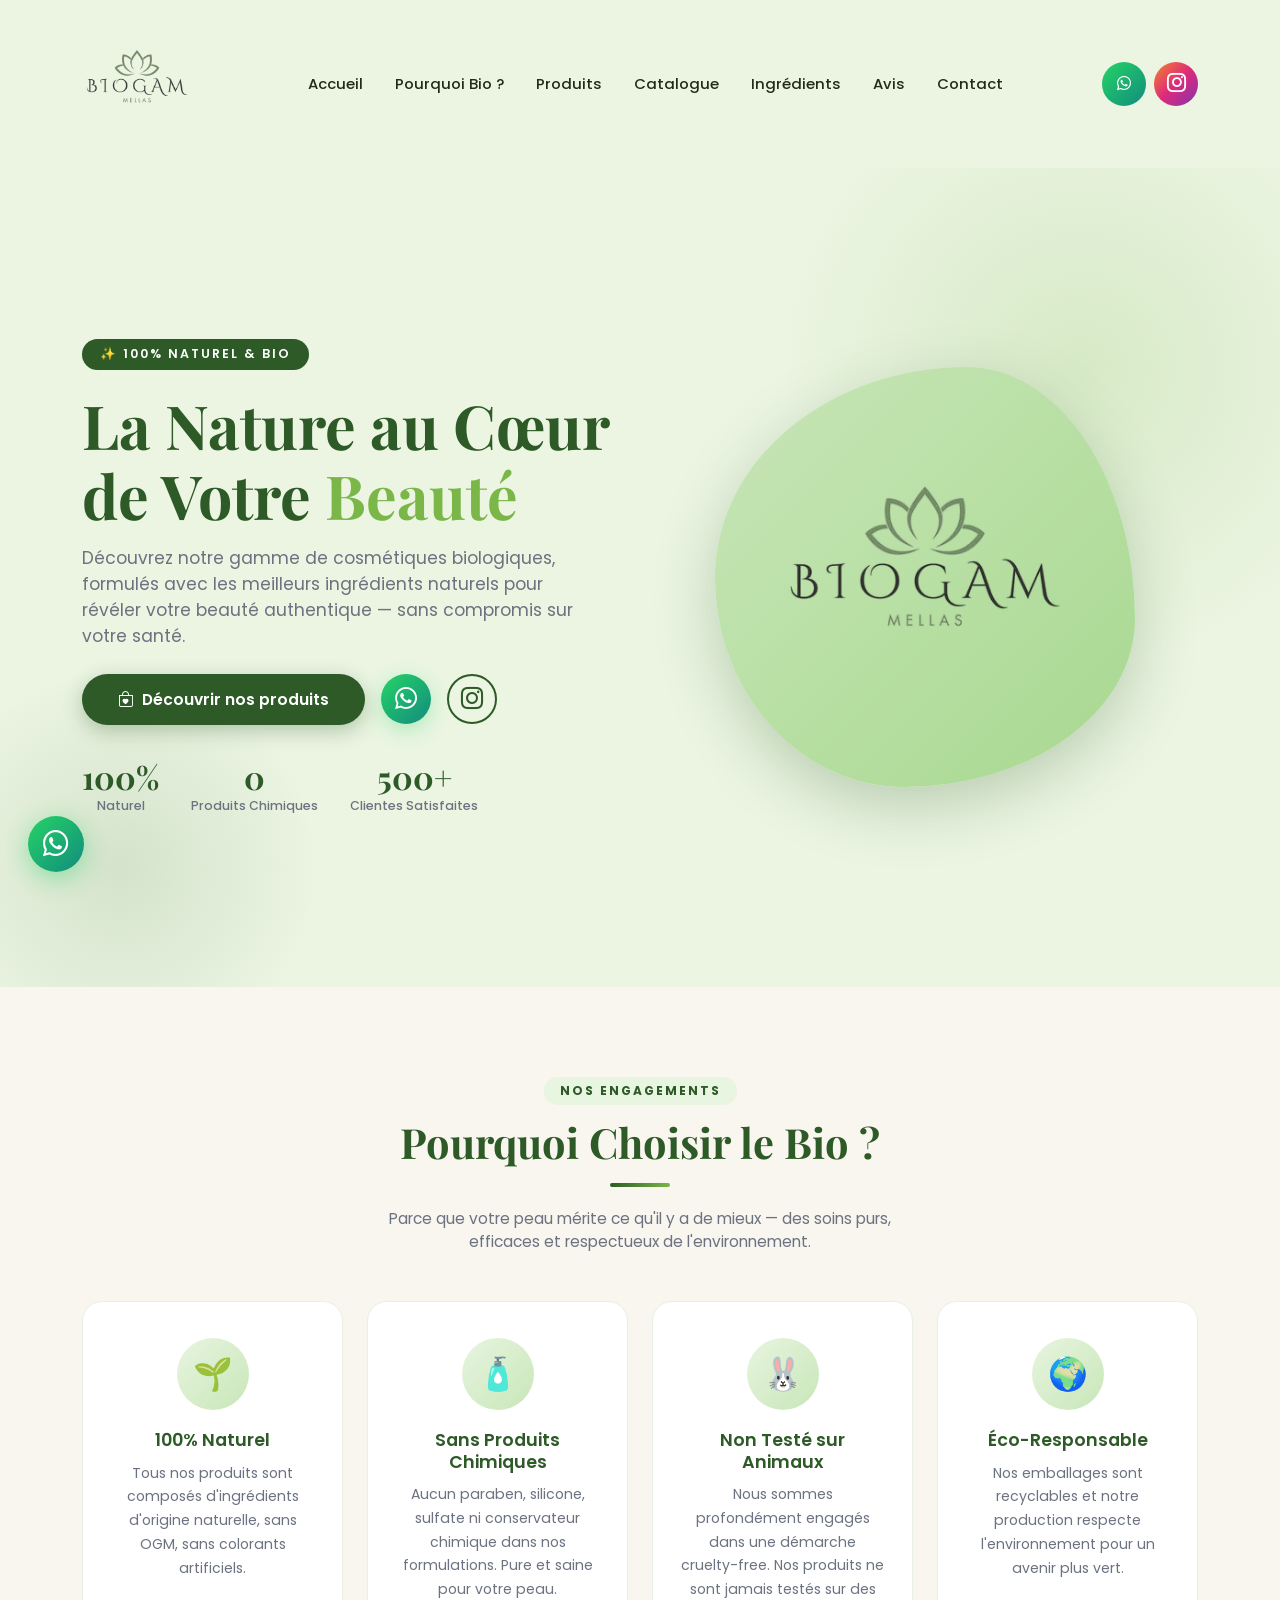
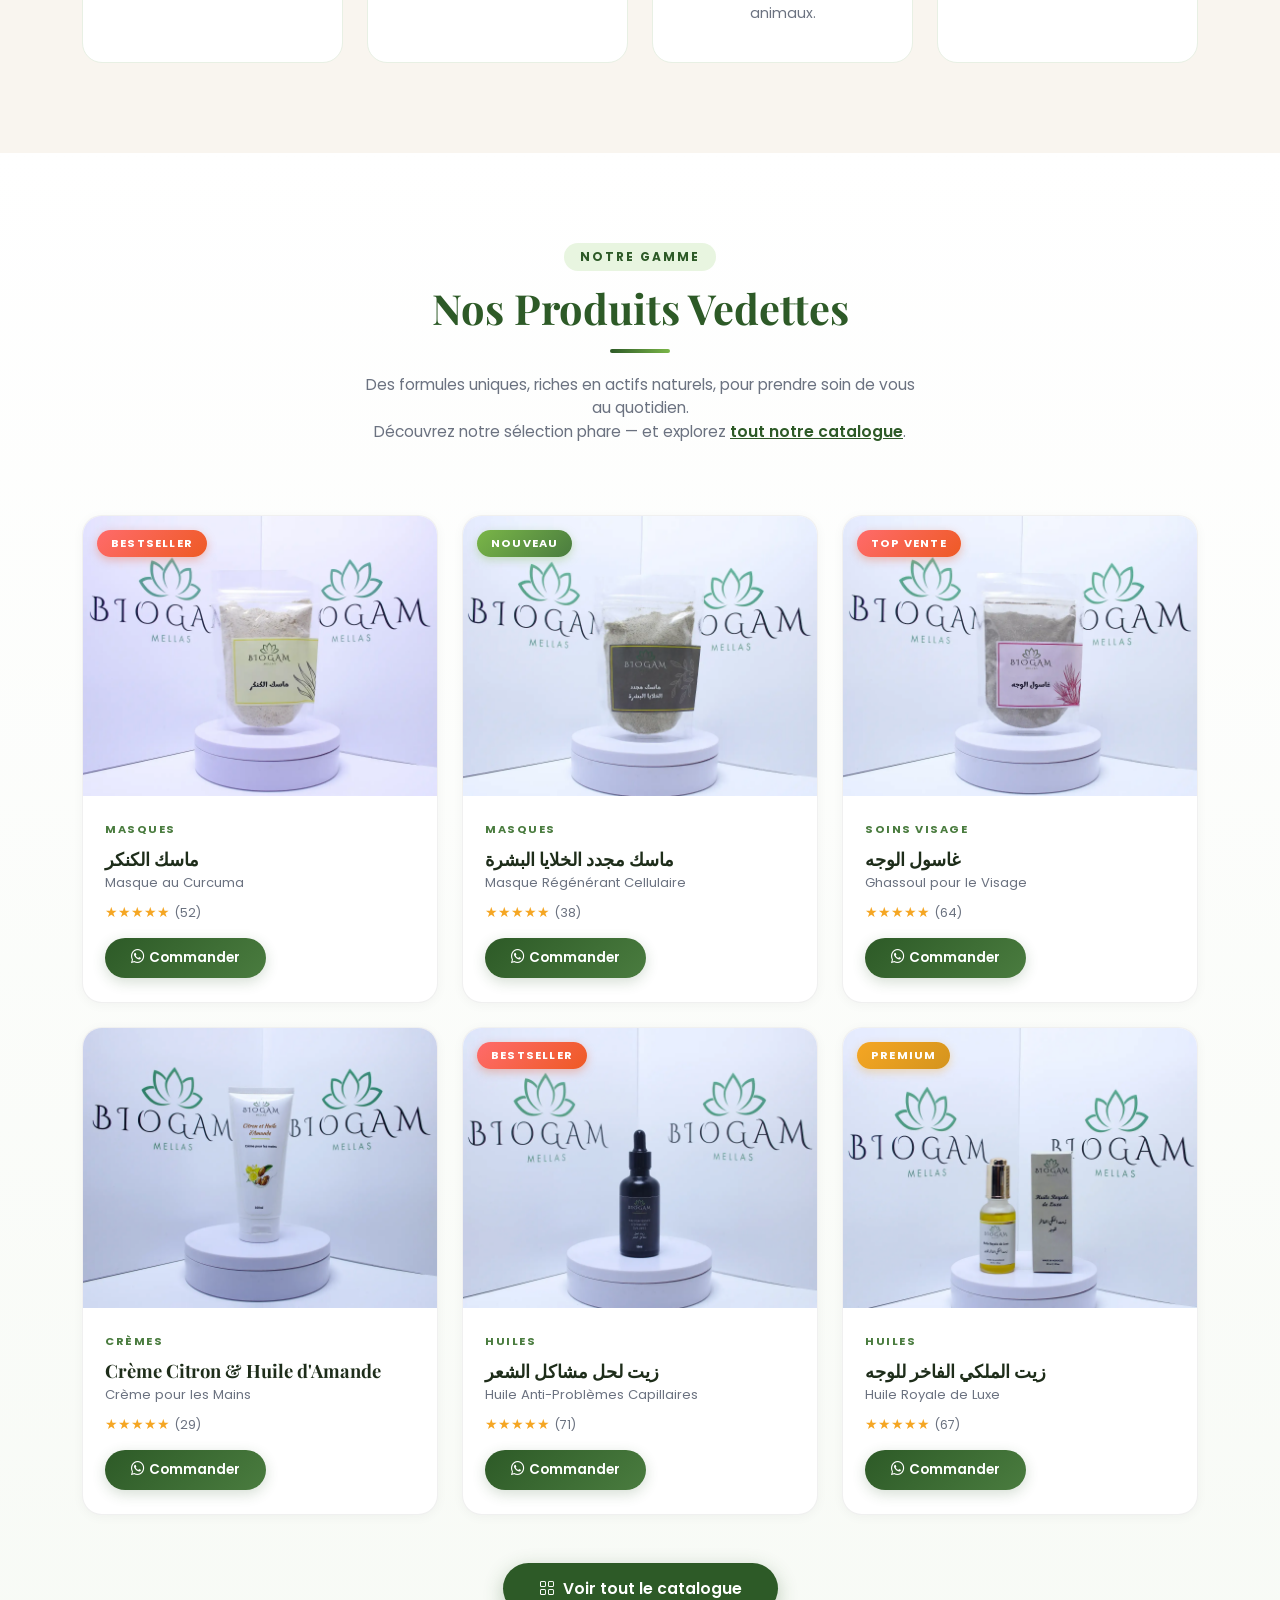
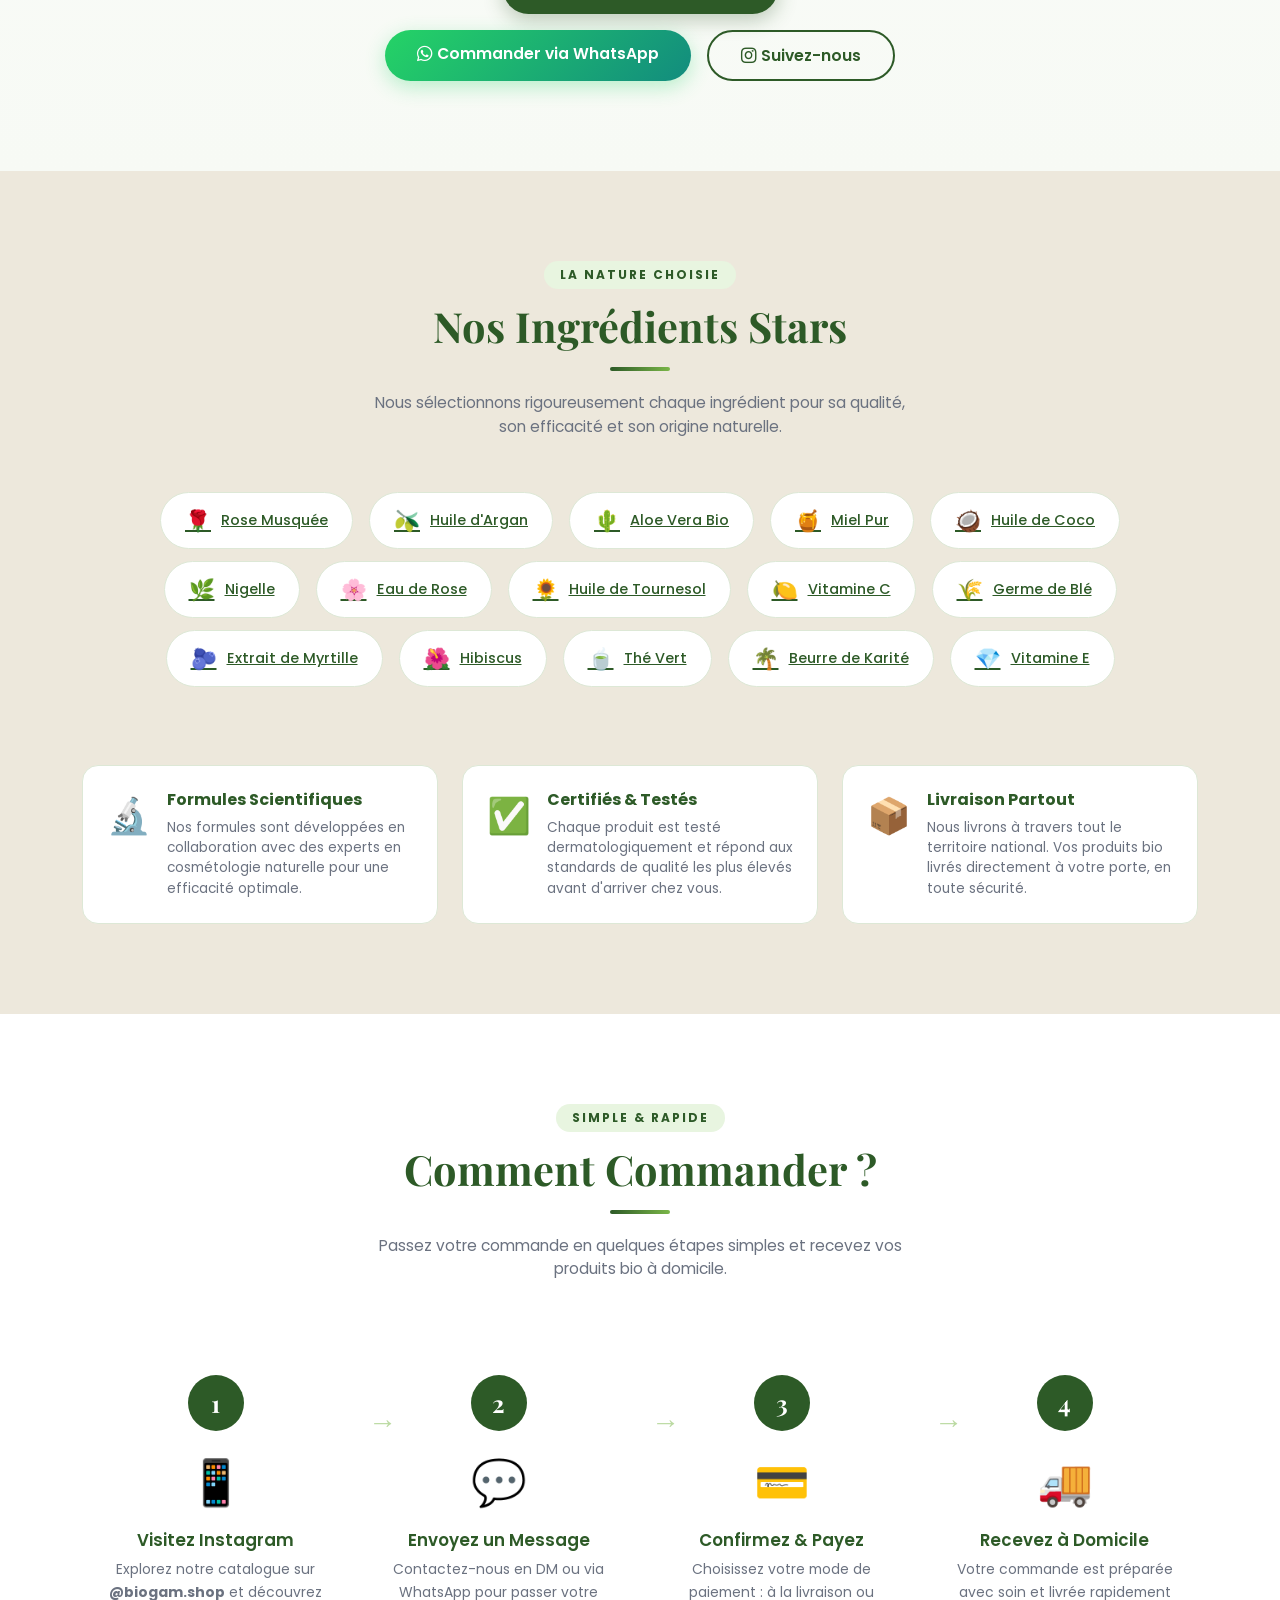
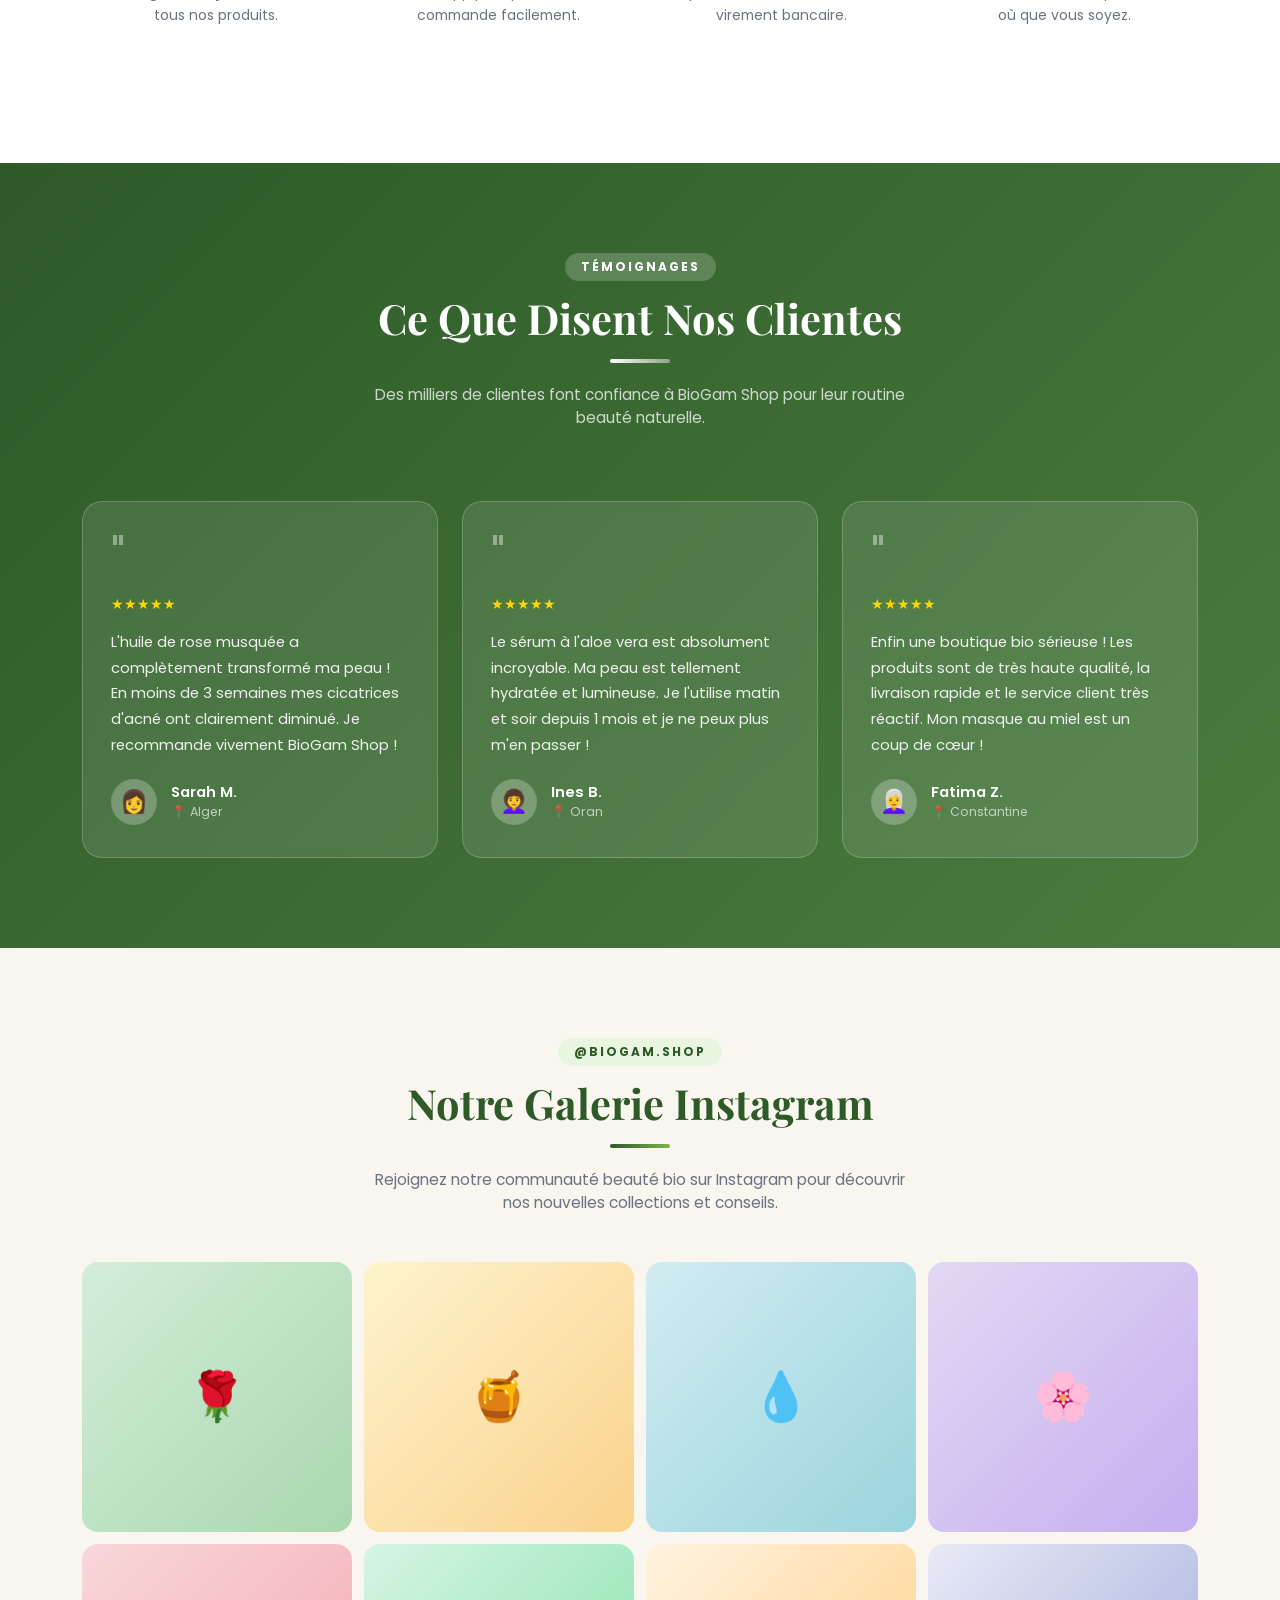
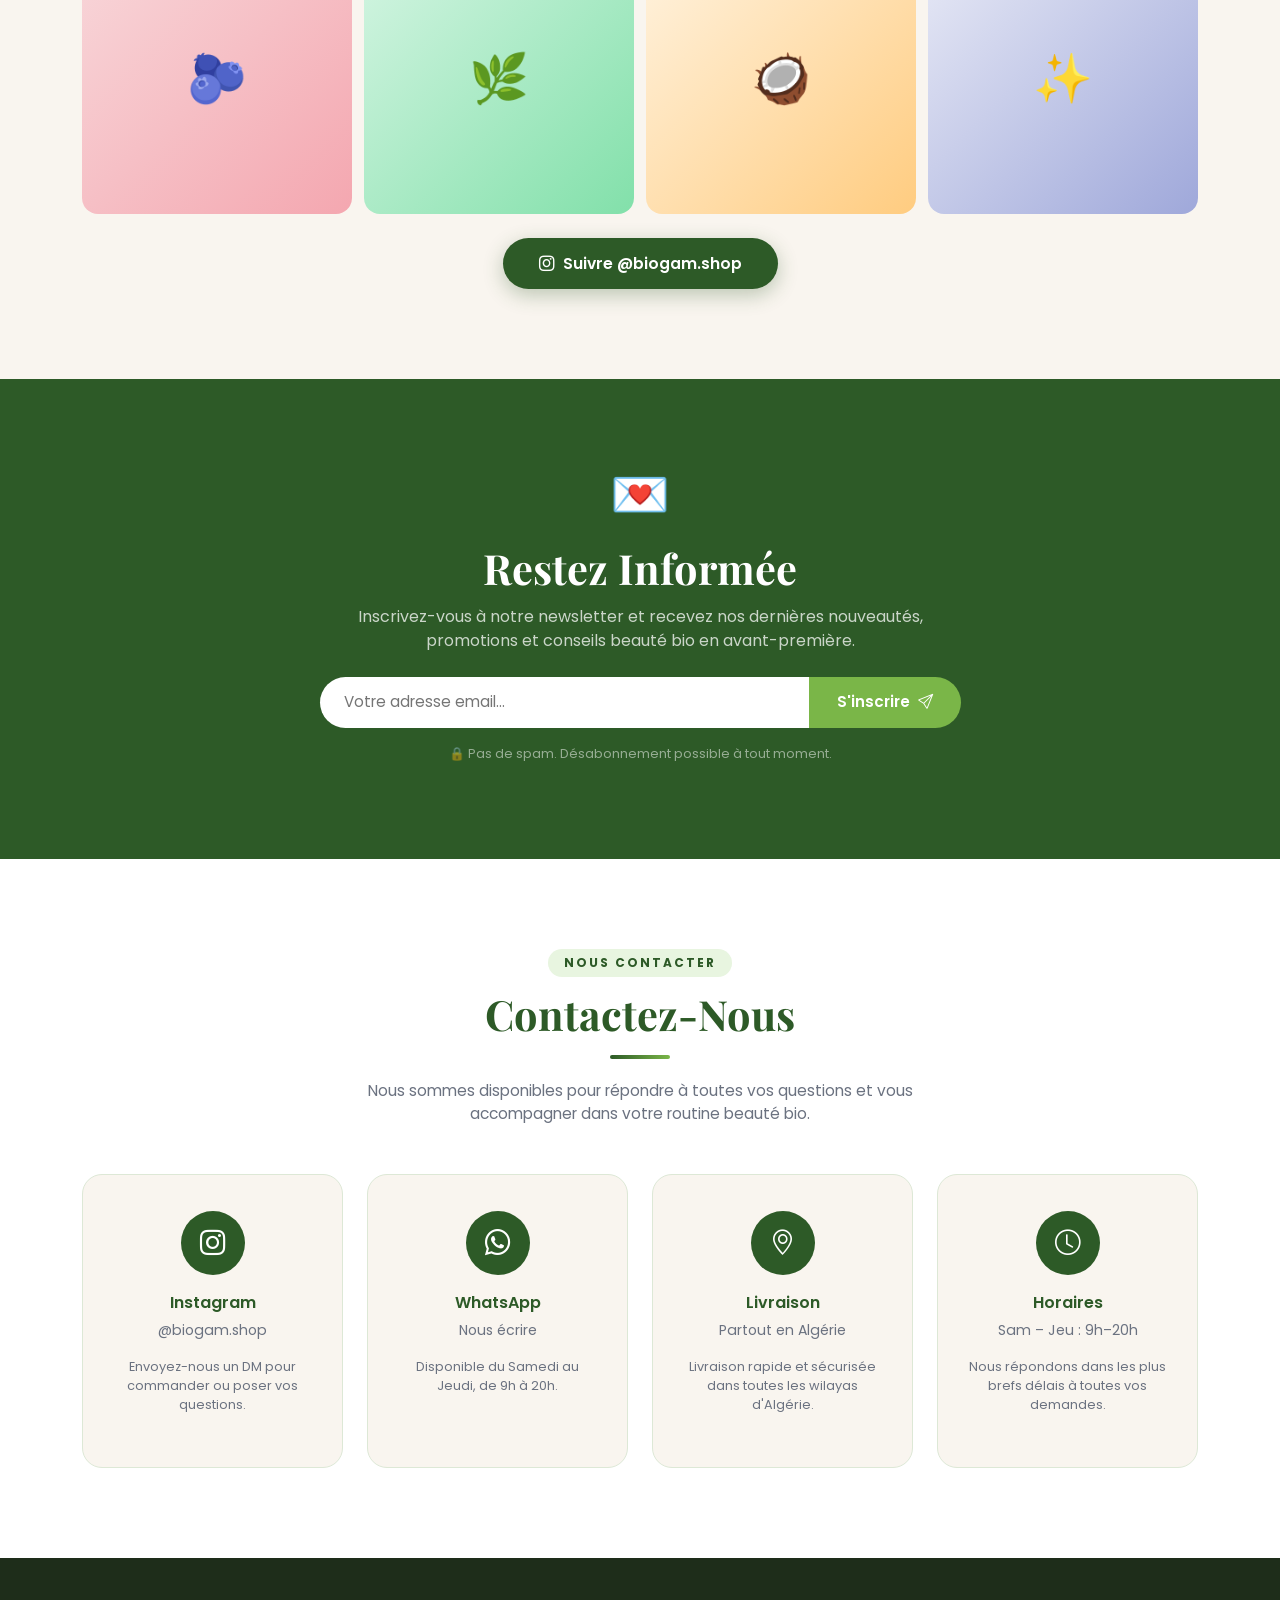
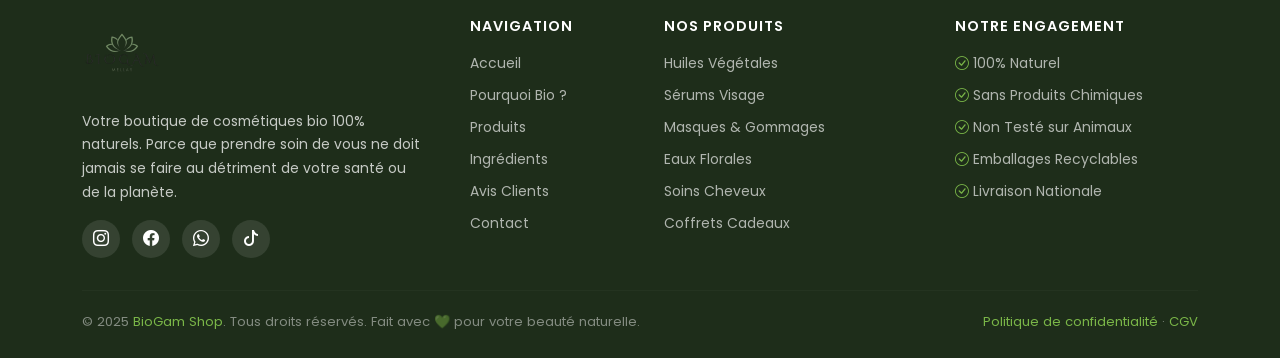
==== commit 8ddff081: "kk" ====
--- a/index.html
+++ b/index.html
@@ -30,14 +30,20 @@
         <li class="nav-item"><a class="nav-link active" href="#accueil">Accueil</a></li>
         <li class="nav-item"><a class="nav-link" href="#pourquoi">Pourquoi Bio ?</a></li>
         <li class="nav-item"><a class="nav-link" href="#produits">Produits</a></li>
+        <li class="nav-item"><a class="nav-link" href="product.html">Catalogue</a></li>
         <li class="nav-item"><a class="nav-link" href="#ingredients">Ingrédients</a></li>
         <li class="nav-item"><a class="nav-link" href="#avis">Avis</a></li>
         <li class="nav-item"><a class="nav-link" href="#contact">Contact</a></li>
       </ul>
     </div>
-    <a href="https://www.instagram.com/biogam.shop/" target="_blank" class="nav-link btn-insta d-none d-lg-block">
-      <i class="bi bi-instagram me-1"></i> Nous suivre
-    </a>
+    <div class="d-none d-lg-flex align-items-center gap-2">
+      <a href="https://wa.me/213000000000" target="_blank" class="nav-link btn-whatsapp btn-icon-only" title="WhatsApp">
+        <i class="bi bi-whatsapp"></i>
+      </a>
+      <a href="https://www.instagram.com/biogam.shop/" target="_blank" class="nav-link btn-insta btn-icon-only" title="Instagram">
+        <i class="bi bi-instagram"></i>
+      </a>
+    </div>
   </div>
 </nav>
 
@@ -51,12 +57,15 @@
         <p class="lead mt-3">
           Découvrez notre gamme de cosmétiques biologiques, formulés avec les meilleurs ingrédients naturels pour révéler votre beauté authentique — sans compromis sur votre santé.
         </p>
-        <div class="d-flex flex-wrap gap-3 mt-4">
+        <div class="d-flex flex-wrap align-items-center gap-3 mt-4">
           <a href="#produits" class="btn btn-primary-bio">
             <i class="bi bi-bag-heart me-2"></i>Découvrir nos produits
           </a>
-          <a href="https://www.instagram.com/biogam.shop/" target="_blank" class="btn btn-outline-bio">
-            <i class="bi bi-instagram me-2"></i>Instagram
+          <a href="https://wa.me/213000000000" target="_blank" class="btn btn-whatsapp-hero btn-icon-only" title="WhatsApp">
+            <i class="bi bi-whatsapp"></i>
+          </a>
+          <a href="https://www.instagram.com/biogam.shop/" target="_blank" class="btn btn-outline-bio btn-icon-only" title="Instagram">
+            <i class="bi bi-instagram"></i>
           </a>
         </div>
         <div class="hero-stats">
@@ -127,23 +136,14 @@
   </div>
 </section>
 
-<!-- ═══════════════════════ PRODUCTS ═══════════════════════ -->
+<!-- ═══════════════════════ PRODUCTS SHOWCASE ═══════════════════════ -->
 <section class="products-section" id="produits">
   <div class="container">
     <div class="text-center mb-5">
       <span class="section-badge">Notre Gamme</span>
       <h2 class="section-title">Nos Produits Vedettes</h2>
       <div class="divider"></div>
-      <p class="section-sub">Des formules uniques, riches en actifs naturels, pour prendre soin de vous au quotidien.</p>
-    </div>
-
-    <!-- Category Filter -->
-    <div class="product-filters text-center mb-5 fade-up">
-      <button class="filter-btn active" data-filter="all">Tous</button>
-      <button class="filter-btn" data-filter="masques">🧖 Masques</button>
-      <button class="filter-btn" data-filter="huiles">🫒 Huiles</button>
-      <button class="filter-btn" data-filter="cremes">🧴 Crèmes</button>
-      <button class="filter-btn" data-filter="soins">✨ Soins</button>
+      <p class="section-sub">Des formules uniques, riches en actifs naturels, pour prendre soin de vous au quotidien.<br>Découvrez notre sélection phare — et explorez <a href="product.html" style="color:var(--green-dark);font-weight:600;">tout notre catalogue</a>.</p>
     </div>
 
     <div class="row g-4 mt-2" id="productGrid">
@@ -154,8 +154,8 @@
           <div class="product-img-wrap">
             <img src="assets/images/product/ماسك الكنكر.webp" alt="ماسك الكنكر">
             <div class="product-overlay">
+              <a href="https://wa.me/213000000000" target="_blank" class="overlay-btn"><i class="bi bi-whatsapp"></i></a>
               <a href="https://www.instagram.com/biogam.shop/" target="_blank" class="overlay-btn"><i class="bi bi-instagram"></i></a>
-              <a href="https://www.instagram.com/biogam.shop/" target="_blank" class="overlay-btn"><i class="bi bi-bag-plus"></i></a>
             </div>
             <span class="product-badge badge-hot">Bestseller</span>
           </div>
@@ -165,7 +165,7 @@
             <p class="product-name-sub">Masque au Curcuma</p>
             <div class="product-rating">★★★★★ <span>(52)</span></div>
             <div class="product-footer">
-              <a href="https://www.instagram.com/biogam.shop/" target="_blank" class="btn-commander"><i class="bi bi-bag-heart me-1"></i>Commander</a>
+              <a href="https://wa.me/213000000000" target="_blank" class="btn-commander"><i class="bi bi-whatsapp me-1"></i>Commander</a>
             </div>
           </div>
         </div>
@@ -177,8 +177,8 @@
           <div class="product-img-wrap">
             <img src="assets/images/product/ماسك مجدد الخلايا البشرة.webp" alt="ماسك مجدد الخلايا البشرة">
             <div class="product-overlay">
+              <a href="https://wa.me/213000000000" target="_blank" class="overlay-btn"><i class="bi bi-whatsapp"></i></a>
               <a href="https://www.instagram.com/biogam.shop/" target="_blank" class="overlay-btn"><i class="bi bi-instagram"></i></a>
-              <a href="https://www.instagram.com/biogam.shop/" target="_blank" class="overlay-btn"><i class="bi bi-bag-plus"></i></a>
             </div>
             <span class="product-badge badge-new">Nouveau</span>
           </div>
@@ -188,7 +188,7 @@
             <p class="product-name-sub">Masque Régénérant Cellulaire</p>
             <div class="product-rating">★★★★★ <span>(38)</span></div>
             <div class="product-footer">
-              <a href="https://www.instagram.com/biogam.shop/" target="_blank" class="btn-commander"><i class="bi bi-bag-heart me-1"></i>Commander</a>
+              <a href="https://wa.me/213000000000" target="_blank" class="btn-commander"><i class="bi bi-whatsapp me-1"></i>Commander</a>
             </div>
           </div>
         </div>
@@ -200,8 +200,8 @@
           <div class="product-img-wrap">
             <img src="assets/images/product/غاسول الوجه.webp" alt="غاسول الوجه">
             <div class="product-overlay">
+              <a href="https://wa.me/213000000000" target="_blank" class="overlay-btn"><i class="bi bi-whatsapp"></i></a>
               <a href="https://www.instagram.com/biogam.shop/" target="_blank" class="overlay-btn"><i class="bi bi-instagram"></i></a>
-              <a href="https://www.instagram.com/biogam.shop/" target="_blank" class="overlay-btn"><i class="bi bi-bag-plus"></i></a>
             </div>
             <span class="product-badge badge-hot">Top Vente</span>
           </div>
@@ -211,7 +211,7 @@
             <p class="product-name-sub">Ghassoul pour le Visage</p>
             <div class="product-rating">★★★★★ <span>(64)</span></div>
             <div class="product-footer">
-              <a href="https://www.instagram.com/biogam.shop/" target="_blank" class="btn-commander"><i class="bi bi-bag-heart me-1"></i>Commander</a>
+              <a href="https://wa.me/213000000000" target="_blank" class="btn-commander"><i class="bi bi-whatsapp me-1"></i>Commander</a>
             </div>
           </div>
         </div>
@@ -223,8 +223,8 @@
           <div class="product-img-wrap">
             <img src="assets/images/product/Citron et Huile d'Amande Crème pour les mains.webp" alt="Crème Citron & Amande">
             <div class="product-overlay">
+              <a href="https://wa.me/213000000000" target="_blank" class="overlay-btn"><i class="bi bi-whatsapp"></i></a>
               <a href="https://www.instagram.com/biogam.shop/" target="_blank" class="overlay-btn"><i class="bi bi-instagram"></i></a>
-              <a href="https://www.instagram.com/biogam.shop/" target="_blank" class="overlay-btn"><i class="bi bi-bag-plus"></i></a>
             </div>
           </div>
           <div class="product-info">
@@ -233,43 +233,20 @@
             <p class="product-name-sub">Crème pour les Mains</p>
             <div class="product-rating">★★★★★ <span>(29)</span></div>
             <div class="product-footer">
-              <a href="https://www.instagram.com/biogam.shop/" target="_blank" class="btn-commander"><i class="bi bi-bag-heart me-1"></i>Commander</a>
-            </div>
-          </div>
-        </div>
-      </div>
-
-      <!-- 5 – Orchidée et Huile d'Amande -->
-      <div class="col-sm-6 col-lg-4 fade-up product-item" data-category="cremes" style="transition-delay:.1s">
-        <div class="product-card-v2">
-          <div class="product-img-wrap">
-            <img src="assets/images/product/Orchidée et Huile d'Amande Crème pour les mains.webp" alt="Crème Orchidée & Amande">
-            <div class="product-overlay">
-              <a href="https://www.instagram.com/biogam.shop/" target="_blank" class="overlay-btn"><i class="bi bi-instagram"></i></a>
-              <a href="https://www.instagram.com/biogam.shop/" target="_blank" class="overlay-btn"><i class="bi bi-bag-plus"></i></a>
-            </div>
-            <span class="product-badge badge-new">Nouveau</span>
-          </div>
-          <div class="product-info">
-            <span class="product-category">Crèmes</span>
-            <h5 class="product-name">Crème Orchidée & Huile d'Amande</h5>
-            <p class="product-name-sub">Crème pour les Mains</p>
-            <div class="product-rating">★★★★☆ <span>(33)</span></div>
-            <div class="product-footer">
-              <a href="https://www.instagram.com/biogam.shop/" target="_blank" class="btn-commander"><i class="bi bi-bag-heart me-1"></i>Commander</a>
-            </div>
-          </div>
-        </div>
-      </div>
-
-      <!-- 6 – Huile Problèmes Capillaires -->
-      <div class="col-sm-6 col-lg-4 fade-up product-item" data-category="huiles" style="transition-delay:.2s">
+              <a href="https://wa.me/213000000000" target="_blank" class="btn-commander"><i class="bi bi-whatsapp me-1"></i>Commander</a>
+            </div>
+          </div>
+        </div>
+      </div>
+
+      <!-- 5 – Huile Problèmes Capillaires -->
+      <div class="col-sm-6 col-lg-4 fade-up product-item" data-category="huiles" style="transition-delay:.1s">
         <div class="product-card-v2">
           <div class="product-img-wrap">
             <img src="assets/images/product/HUILE POUR RÉSOUORE LES PROBLEMES CAPILLAIRES زيت لحل مشاكل الشعر.webp" alt="Huile Capillaire">
             <div class="product-overlay">
+              <a href="https://wa.me/213000000000" target="_blank" class="overlay-btn"><i class="bi bi-whatsapp"></i></a>
               <a href="https://www.instagram.com/biogam.shop/" target="_blank" class="overlay-btn"><i class="bi bi-instagram"></i></a>
-              <a href="https://www.instagram.com/biogam.shop/" target="_blank" class="overlay-btn"><i class="bi bi-bag-plus"></i></a>
             </div>
             <span class="product-badge badge-hot">Bestseller</span>
           </div>
@@ -279,109 +256,20 @@
             <p class="product-name-sub">Huile Anti-Problèmes Capillaires</p>
             <div class="product-rating">★★★★★ <span>(71)</span></div>
             <div class="product-footer">
-              <a href="https://www.instagram.com/biogam.shop/" target="_blank" class="btn-commander"><i class="bi bi-bag-heart me-1"></i>Commander</a>
-            </div>
-          </div>
-        </div>
-      </div>
-
-      <!-- 7 – Huile de Ricin -->
-      <div class="col-sm-6 col-lg-4 fade-up product-item" data-category="huiles">
-        <div class="product-card-v2">
-          <div class="product-img-wrap">
-            <img src="assets/images/product/Huile de Ricin زيت الخروع.webp" alt="Huile de Ricin">
-            <div class="product-overlay">
-              <a href="https://www.instagram.com/biogam.shop/" target="_blank" class="overlay-btn"><i class="bi bi-instagram"></i></a>
-              <a href="https://www.instagram.com/biogam.shop/" target="_blank" class="overlay-btn"><i class="bi bi-bag-plus"></i></a>
-            </div>
-          </div>
-          <div class="product-info">
-            <span class="product-category">Huiles</span>
-            <h5 class="product-name">زيت الخروع</h5>
-            <p class="product-name-sub">Huile de Ricin</p>
-            <div class="product-rating">★★★★★ <span>(45)</span></div>
-            <div class="product-footer">
-              <a href="https://www.instagram.com/biogam.shop/" target="_blank" class="btn-commander"><i class="bi bi-bag-heart me-1"></i>Commander</a>
-            </div>
-          </div>
-        </div>
-      </div>
-
-      <!-- 8 – Huile de Fenugrec -->
-      <div class="col-sm-6 col-lg-4 fade-up product-item" data-category="huiles" style="transition-delay:.1s">
-        <div class="product-card-v2">
-          <div class="product-img-wrap">
-            <img src="assets/images/product/Huile de Fenugrec زيت الحلب.webp" alt="Huile de Fenugrec">
-            <div class="product-overlay">
-              <a href="https://www.instagram.com/biogam.shop/" target="_blank" class="overlay-btn"><i class="bi bi-instagram"></i></a>
-              <a href="https://www.instagram.com/biogam.shop/" target="_blank" class="overlay-btn"><i class="bi bi-bag-plus"></i></a>
-            </div>
-          </div>
-          <div class="product-info">
-            <span class="product-category">Huiles</span>
-            <h5 class="product-name">زيت الحلبة</h5>
-            <p class="product-name-sub">Huile de Fenugrec</p>
-            <div class="product-rating">★★★★☆ <span>(37)</span></div>
-            <div class="product-footer">
-              <a href="https://www.instagram.com/biogam.shop/" target="_blank" class="btn-commander"><i class="bi bi-bag-heart me-1"></i>Commander</a>
-            </div>
-          </div>
-        </div>
-      </div>
-
-      <!-- 9 – La Nigelle -->
+              <a href="https://wa.me/213000000000" target="_blank" class="btn-commander"><i class="bi bi-whatsapp me-1"></i>Commander</a>
+            </div>
+          </div>
+        </div>
+      </div>
+
+      <!-- 6 – Huile Royale de Luxe -->
       <div class="col-sm-6 col-lg-4 fade-up product-item" data-category="huiles" style="transition-delay:.2s">
-        <div class="product-card-v2">
-          <div class="product-img-wrap">
-            <img src="assets/images/product/La Nigelle حبة البركة.webp" alt="La Nigelle">
-            <div class="product-overlay">
-              <a href="https://www.instagram.com/biogam.shop/" target="_blank" class="overlay-btn"><i class="bi bi-instagram"></i></a>
-              <a href="https://www.instagram.com/biogam.shop/" target="_blank" class="overlay-btn"><i class="bi bi-bag-plus"></i></a>
-            </div>
-            <span class="product-badge badge-hot">Top Vente</span>
-          </div>
-          <div class="product-info">
-            <span class="product-category">Huiles</span>
-            <h5 class="product-name">حبة البركة</h5>
-            <p class="product-name-sub">Huile de Nigelle</p>
-            <div class="product-rating">★★★★★ <span>(58)</span></div>
-            <div class="product-footer">
-              <a href="https://www.instagram.com/biogam.shop/" target="_blank" class="btn-commander"><i class="bi bi-bag-heart me-1"></i>Commander</a>
-            </div>
-          </div>
-        </div>
-      </div>
-
-      <!-- 10 – Huile de Sésame -->
-      <div class="col-sm-6 col-lg-4 fade-up product-item" data-category="huiles">
-        <div class="product-card-v2">
-          <div class="product-img-wrap">
-            <img src="assets/images/product/Huile de Sésame زيت السمسم.webp" alt="Huile de Sésame">
-            <div class="product-overlay">
-              <a href="https://www.instagram.com/biogam.shop/" target="_blank" class="overlay-btn"><i class="bi bi-instagram"></i></a>
-              <a href="https://www.instagram.com/biogam.shop/" target="_blank" class="overlay-btn"><i class="bi bi-bag-plus"></i></a>
-            </div>
-          </div>
-          <div class="product-info">
-            <span class="product-category">Huiles</span>
-            <h5 class="product-name">زيت السمسم</h5>
-            <p class="product-name-sub">Huile de Sésame</p>
-            <div class="product-rating">★★★★☆ <span>(42)</span></div>
-            <div class="product-footer">
-              <a href="https://www.instagram.com/biogam.shop/" target="_blank" class="btn-commander"><i class="bi bi-bag-heart me-1"></i>Commander</a>
-            </div>
-          </div>
-        </div>
-      </div>
-
-      <!-- 11 – Huile Royale de Luxe -->
-      <div class="col-sm-6 col-lg-4 fade-up product-item" data-category="huiles" style="transition-delay:.1s">
         <div class="product-card-v2">
           <div class="product-img-wrap">
             <img src="assets/images/product/Huile Royale de Luxe زيت الملكي الفاخر للوجه.webp" alt="Huile Royale de Luxe">
             <div class="product-overlay">
+              <a href="https://wa.me/213000000000" target="_blank" class="overlay-btn"><i class="bi bi-whatsapp"></i></a>
               <a href="https://www.instagram.com/biogam.shop/" target="_blank" class="overlay-btn"><i class="bi bi-instagram"></i></a>
-              <a href="https://www.instagram.com/biogam.shop/" target="_blank" class="overlay-btn"><i class="bi bi-bag-plus"></i></a>
             </div>
             <span class="product-badge badge-premium">Premium</span>
           </div>
@@ -391,18 +279,26 @@
             <p class="product-name-sub">Huile Royale de Luxe</p>
             <div class="product-rating">★★★★★ <span>(67)</span></div>
             <div class="product-footer">
-              <a href="https://www.instagram.com/biogam.shop/" target="_blank" class="btn-commander"><i class="bi bi-bag-heart me-1"></i>Commander</a>
-            </div>
-          </div>
-        </div>
-      </div>
-
-    </div>
-
-    <div class="text-center mt-5">
-      <a href="https://www.instagram.com/biogam.shop/" target="_blank" class="btn btn-primary-bio">
-        <i class="bi bi-instagram me-2"></i>Voir tous les produits sur Instagram
+              <a href="https://wa.me/213000000000" target="_blank" class="btn-commander"><i class="bi bi-whatsapp me-1"></i>Commander</a>
+            </div>
+          </div>
+        </div>
+      </div>
+
+    </div>
+
+    <div class="text-center mt-5 fade-up">
+      <a href="product.html" class="btn btn-primary-bio btn-lg">
+        <i class="bi bi-grid me-2"></i>Voir tout le catalogue
       </a>
+      <div class="d-flex justify-content-center gap-3 mt-3">
+        <a href="https://wa.me/213000000000" target="_blank" class="btn btn-whatsapp-hero btn-sm">
+          <i class="bi bi-whatsapp me-1"></i>Commander via WhatsApp
+        </a>
+        <a href="https://www.instagram.com/biogam.shop/" target="_blank" class="btn btn-outline-bio btn-sm">
+          <i class="bi bi-instagram me-1"></i>Suivez-nous
+        </a>
+      </div>
     </div>
   </div>
 </section>
@@ -721,6 +617,11 @@
   </div>
 </footer>
 
+<!-- Floating WhatsApp Button -->
+<a href="https://wa.me/213000000000" target="_blank" class="whatsapp-float" title="Contactez-nous sur WhatsApp">
+  <i class="bi bi-whatsapp"></i>
+</a>
+
 <!-- Scroll to top -->
 <button id="scrollTop" onclick="window.scrollTo({top:0,behavior:'smooth'})">
   <i class="bi bi-arrow-up"></i>
--- a/assets/css/style.css
+++ b/assets/css/style.css
@@ -22,7 +22,7 @@
 
 /* ───── NAVBAR ───── */
 .navbar {
-  background: linear-gradient(135deg, #e8f5e0 0%, #f9f5ef 50%, #d6ead0 100%);
+  background: #EBF5E2;
   backdrop-filter: none;
   box-shadow: none;
   padding: 24px 0;
@@ -43,7 +43,7 @@
   transition: height 0.4s ease;
 }
 .navbar.scrolled #nav-logo {
-  height: 55px;
+  height: 80px;
 }
 .navbar-brand {
   font-family: 'Playfair Display', serif;
@@ -73,13 +73,32 @@
   font-weight: 600;
   font-size: .88rem;
   border: none;
-  transition: opacity .25s;
-}
-.btn-insta:hover { opacity: .85; }
+  transition: opacity .25s, transform .25s;
+}
+.btn-insta:hover { opacity: .85; transform: translateY(-1px); }
+
+/* ───── ICON ONLY BUTTONS ───── */
+.btn-icon-only {
+  width: 44px;
+  height: 44px;
+  padding: 0 !important;
+  display: inline-flex;
+  align-items: center;
+  justify-content: center;
+  border-radius: 50% !important;
+  font-size: 1.2rem;
+}
+.btn-whatsapp-hero.btn-icon-only,
+.btn-outline-bio.btn-icon-only {
+  width: 50px;
+  height: 50px;
+  font-size: 1.4rem;
+}
+
 
 /* ───── HERO ───── */
 .hero {
-  background: linear-gradient(135deg, #e8f5e0 0%, #f9f5ef 50%, #d6ead0 100%);
+  background: #EBF5E2;
   min-height: 91vh;
   display: flex;
   align-items: center;
@@ -740,4 +759,141 @@
   .product-img-wrap { height: 220px; }
   .filter-btn { padding: 8px 16px; font-size: .8rem; }
   .product-name { font-size: 1rem; }
-}
+  .catalog-grid .col-sm-6 { flex: 0 0 50%; max-width: 50%; }
+}
+
+/* ───── WHATSAPP BUTTONS ───── */
+.btn-whatsapp {
+  background: linear-gradient(135deg, #25d366, #128c7e);
+  color: #fff !important;
+  border-radius: 22px;
+  padding: 7px 20px !important;
+  font-weight: 600;
+  font-size: .88rem;
+  border: none;
+  transition: opacity .25s, transform .25s;
+}
+.btn-whatsapp:hover { opacity: .85; transform: translateY(-1px); }
+
+.btn-whatsapp-hero {
+  background: linear-gradient(135deg, #25d366, #128c7e);
+  color: #fff;
+  border: none;
+  padding: 12px 32px;
+  border-radius: 30px;
+  font-weight: 600;
+  font-size: .97rem;
+  transition: all .3s;
+  box-shadow: 0 6px 20px rgba(37,211,102,.3);
+}
+.btn-whatsapp-hero:hover {
+  background: linear-gradient(135deg, #128c7e, #075e54);
+  color: #fff;
+  transform: translateY(-2px);
+  box-shadow: 0 10px 28px rgba(37,211,102,.4);
+}
+
+/* ───── FLOATING WHATSAPP ───── */
+.whatsapp-float {
+  position: fixed;
+  bottom: 28px;
+  left: 28px;
+  width: 56px;
+  height: 56px;
+  background: linear-gradient(135deg, #25d366, #128c7e);
+  border-radius: 50%;
+  display: flex;
+  align-items: center;
+  justify-content: center;
+  color: #fff;
+  font-size: 1.6rem;
+  text-decoration: none;
+  box-shadow: 0 6px 24px rgba(37,211,102,.45);
+  z-index: 999;
+  transition: all .3s;
+  animation: whatsappPulse 2s ease-in-out infinite;
+}
+.whatsapp-float:hover {
+  transform: scale(1.12);
+  color: #fff;
+  box-shadow: 0 10px 32px rgba(37,211,102,.55);
+}
+@keyframes whatsappPulse {
+  0%, 100% { box-shadow: 0 6px 24px rgba(37,211,102,.45); }
+  50% { box-shadow: 0 6px 24px rgba(37,211,102,.7), 0 0 0 12px rgba(37,211,102,.15); }
+}
+
+/* ───── CATALOG PAGE ───── */
+.catalog-hero {
+  background: linear-gradient(135deg, #e8f5e0 0%, #f9f5ef 50%, #d6ead0 100%);
+  padding: 120px 0 60px;
+  text-align: center;
+}
+.catalog-hero h1 {
+  font-size: clamp(2rem, 4vw, 3rem);
+  font-weight: 700;
+  color: var(--green-dark);
+}
+.catalog-hero p {
+  color: var(--text-muted);
+  max-width: 600px;
+  margin: 12px auto 0;
+}
+.catalog-toolbar {
+  padding: 30px 0;
+  background: #fff;
+  border-bottom: 1px solid #e8f0e4;
+  position: sticky;
+  top: 70px;
+  z-index: 100;
+}
+.catalog-search {
+  border: 2px solid #e0e8da;
+  border-radius: 50px;
+  padding: 12px 24px 12px 48px;
+  font-size: .92rem;
+  width: 100%;
+  max-width: 400px;
+  outline: none;
+  font-family: 'Poppins', sans-serif;
+  transition: border-color .3s;
+  background: url("data:image/svg+xml,%3Csvg xmlns='http://www.w3.org/2000/svg' width='16' height='16' fill='%236b7280' viewBox='0 0 16 16'%3E%3Cpath d='M11.742 10.344a6.5 6.5 0 1 0-1.397 1.398h-.001q.044.06.098.115l3.85 3.85a1 1 0 0 0 1.415-1.414l-3.85-3.85a1 1 0 0 0-.115-.1zM12 6.5a5.5 5.5 0 1 1-11 0 5.5 5.5 0 0 1 11 0'/%3E%3C/svg%3E") no-repeat 18px center;
+}
+.catalog-search:focus { border-color: var(--green-mid); }
+.catalog-count {
+  font-size: .88rem;
+  color: var(--text-muted);
+  font-weight: 500;
+}
+.catalog-count strong {
+  color: var(--green-dark);
+  font-weight: 700;
+}
+.catalog-body { padding: 40px 0 80px; background: linear-gradient(180deg, #fff 0%, #f7faf5 100%); min-height: 60vh; }
+.catalog-grid .product-card-v2 { margin-bottom: 0; }
+
+/* Catalog grid: 4 cols on large */
+@media (min-width: 992px) {
+  .catalog-grid .col-lg-3 { flex: 0 0 25%; max-width: 25%; }
+}
+
+/* Product count badge */
+.products-count-badge {
+  display: inline-block;
+  background: var(--green-dark);
+  color: #fff;
+  font-size: .75rem;
+  font-weight: 700;
+  padding: 3px 12px;
+  border-radius: 20px;
+  margin-left: 8px;
+}
+
+/* No results */
+.no-results {
+  text-align: center;
+  padding: 60px 20px;
+  color: var(--text-muted);
+}
+.no-results i { font-size: 3rem; margin-bottom: 16px; display: block; color: #ccc; }
+
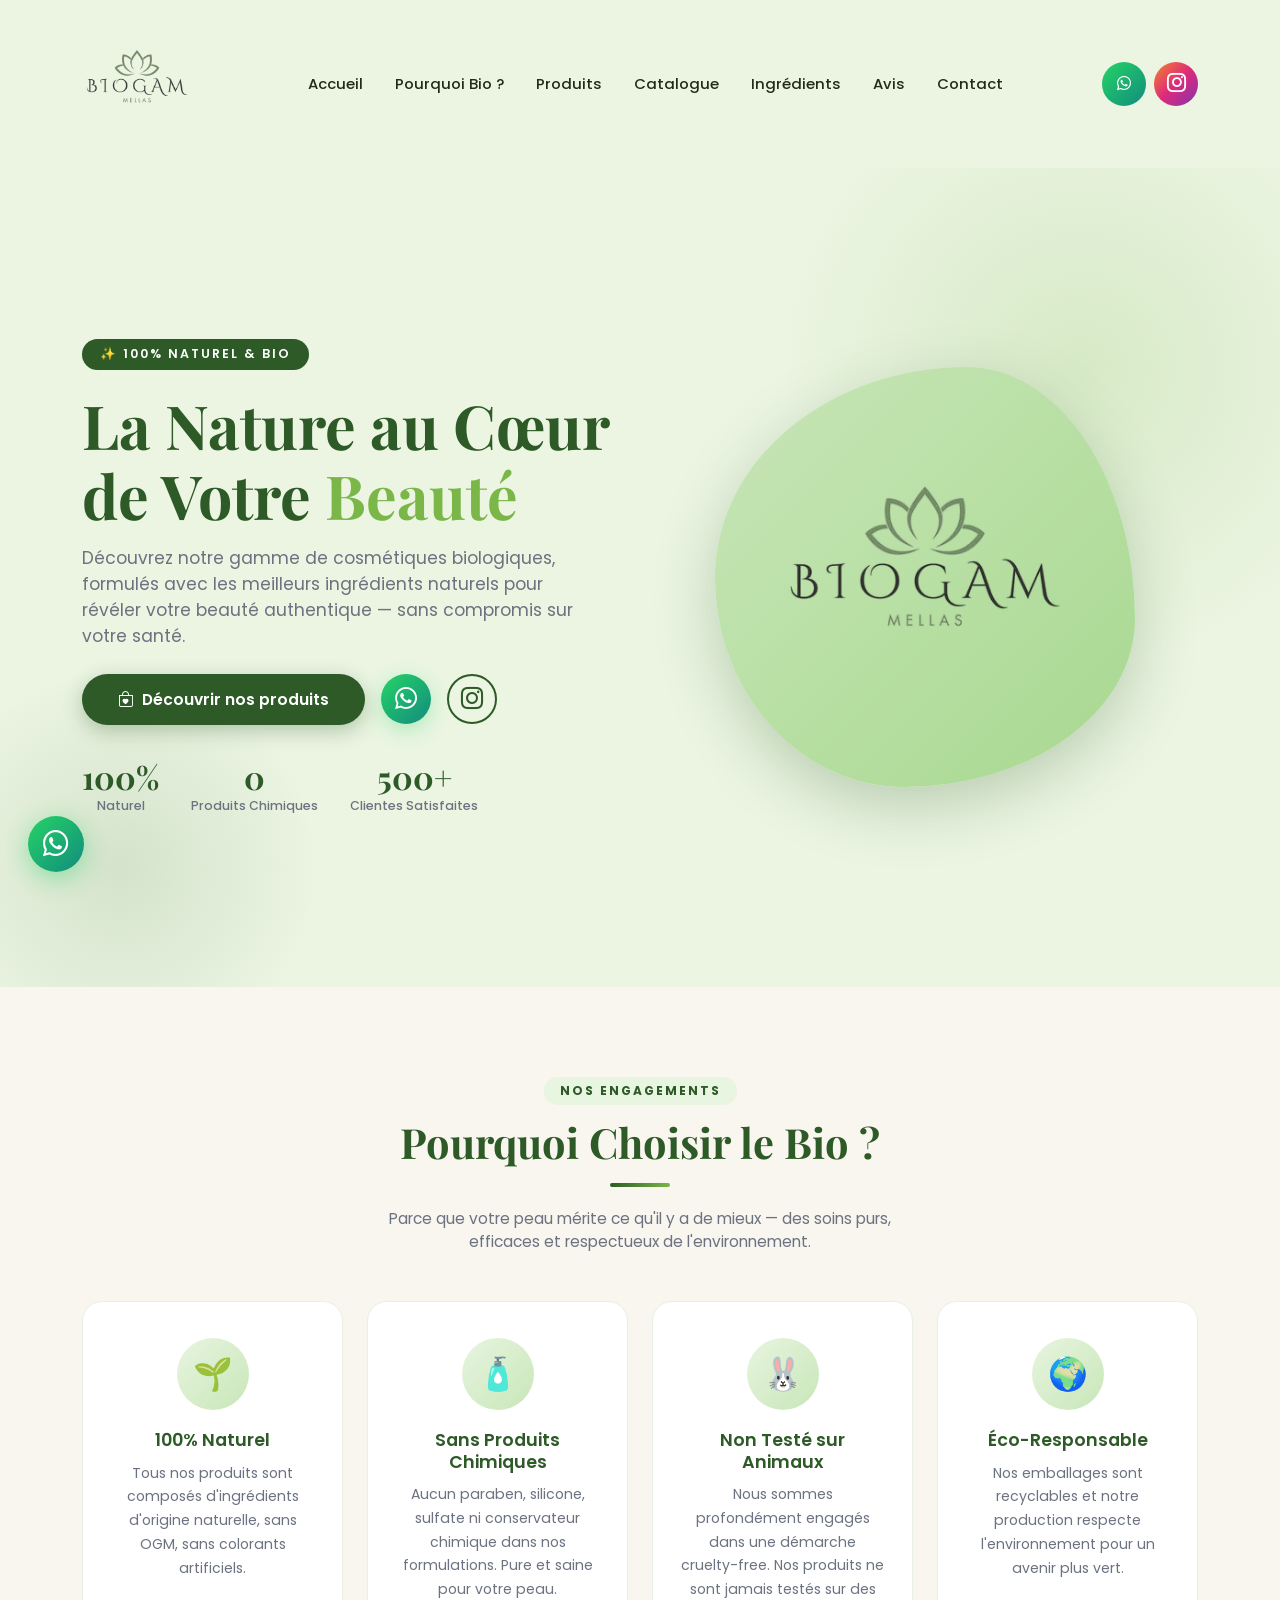
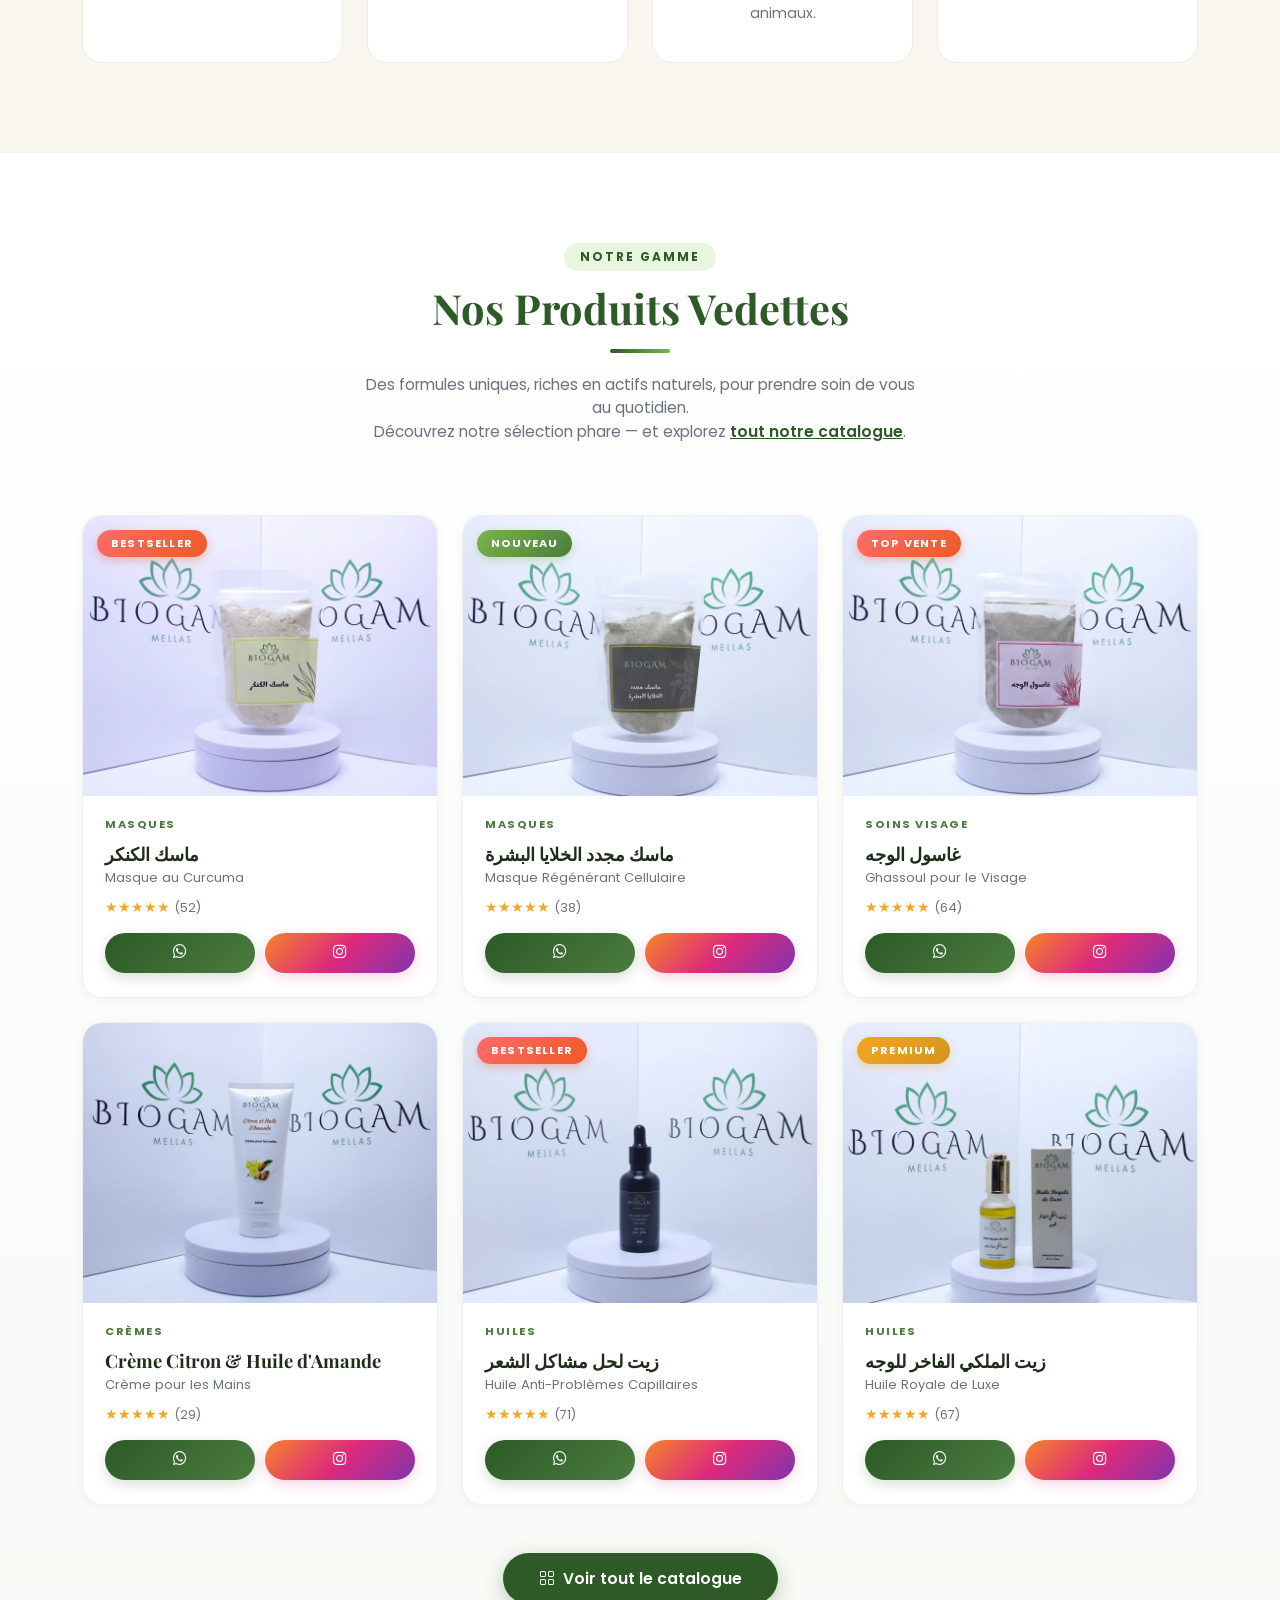
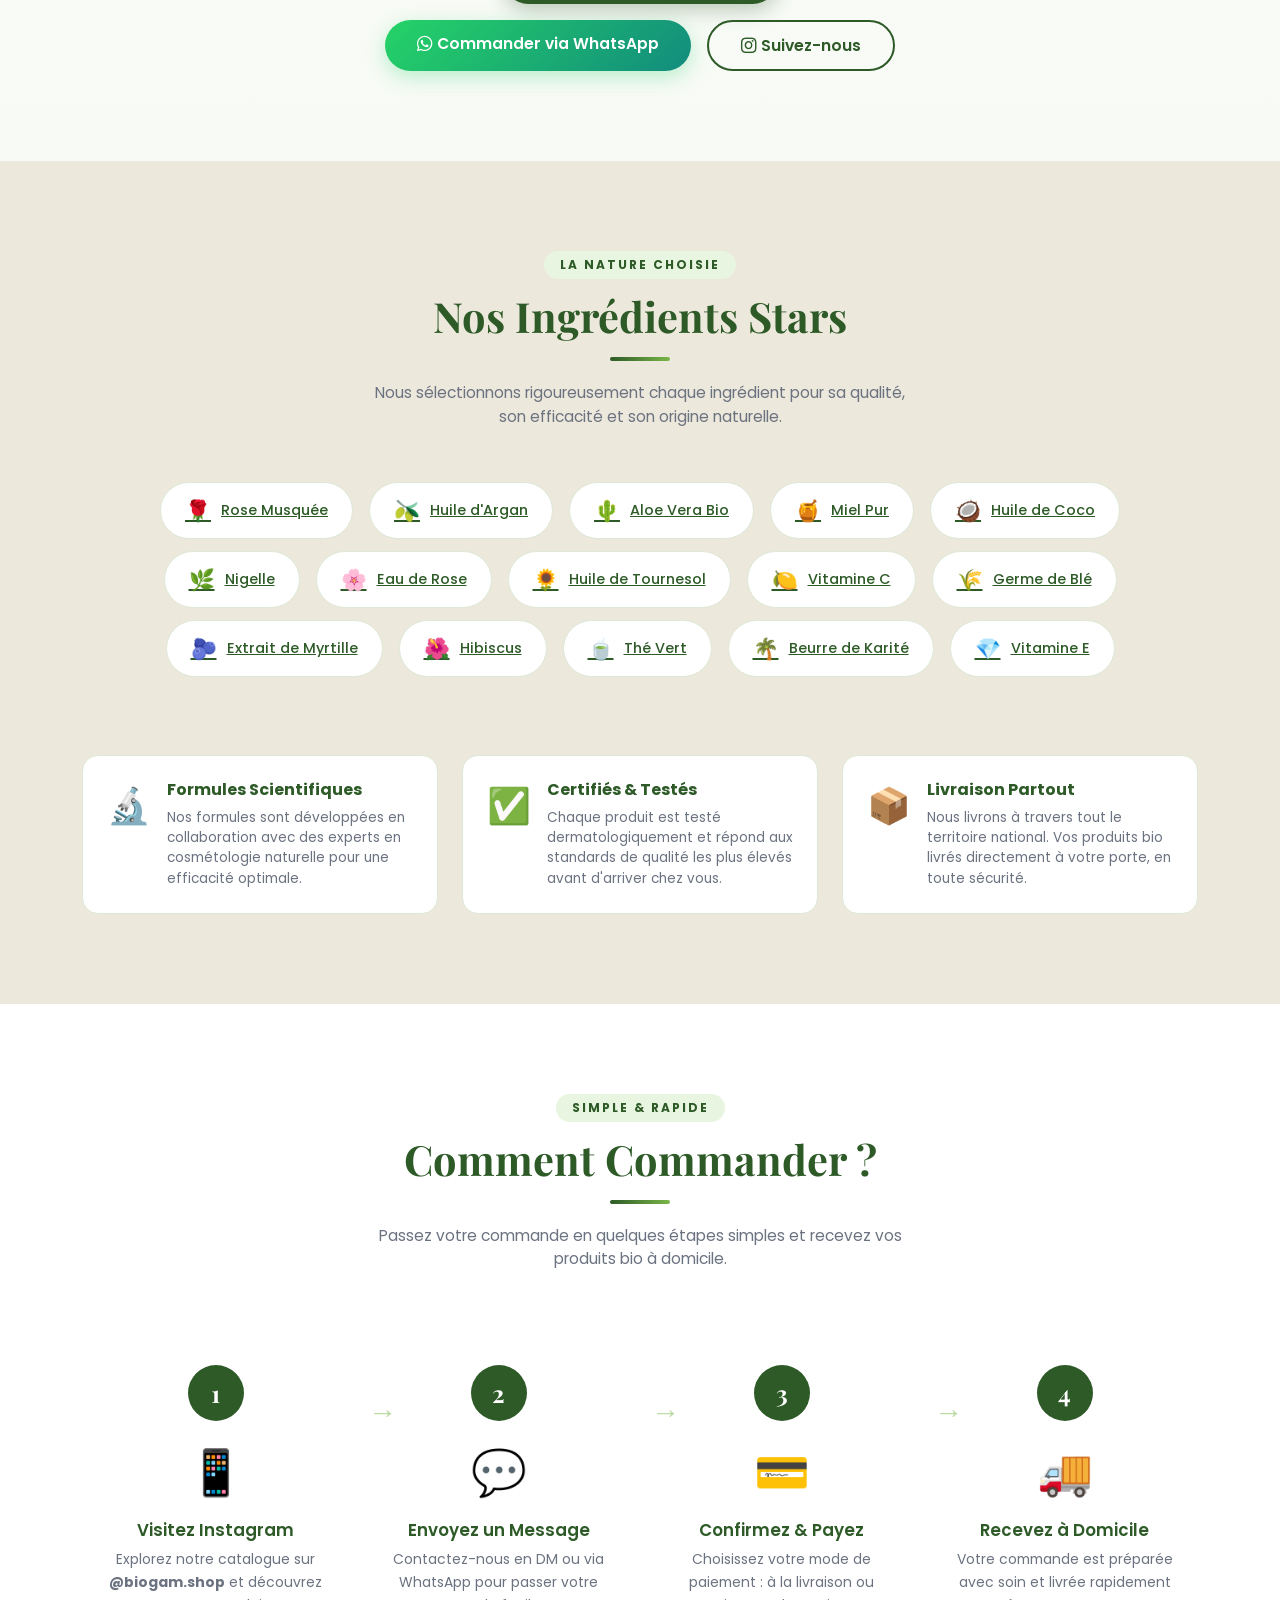
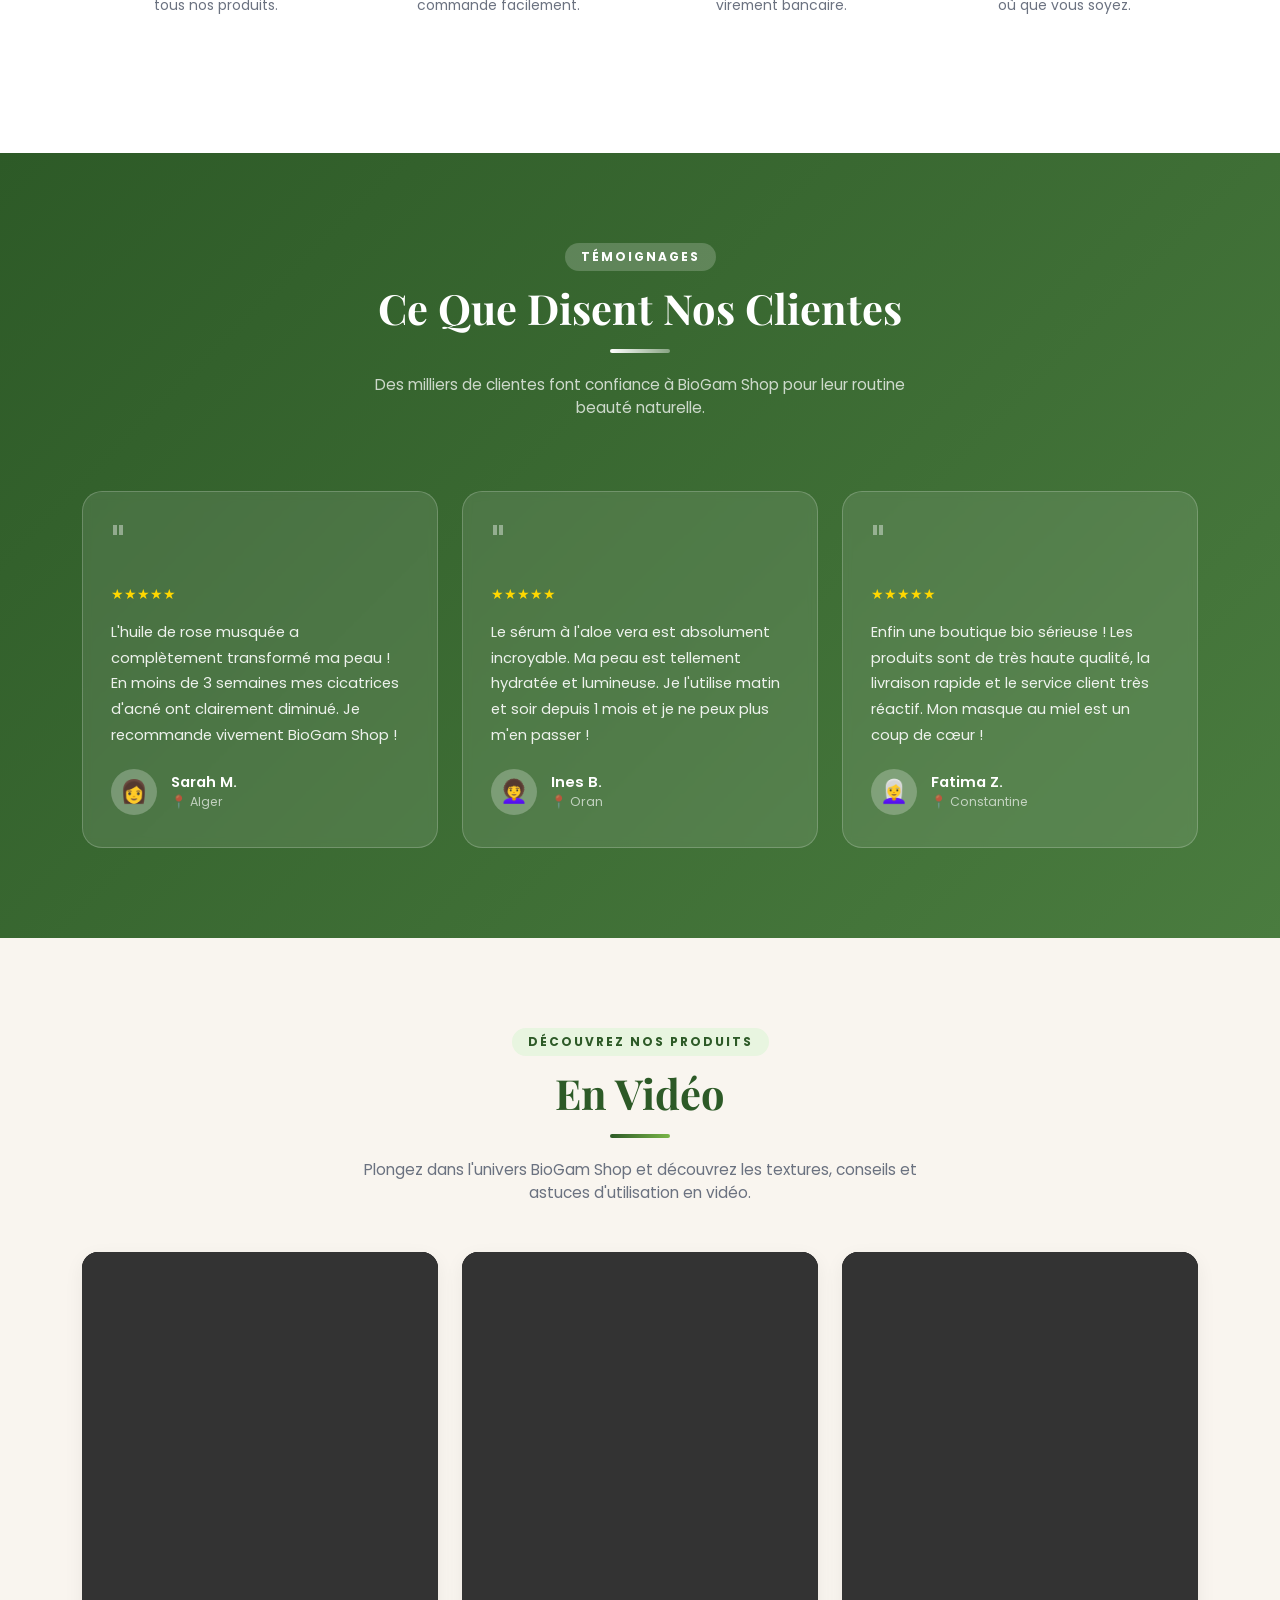
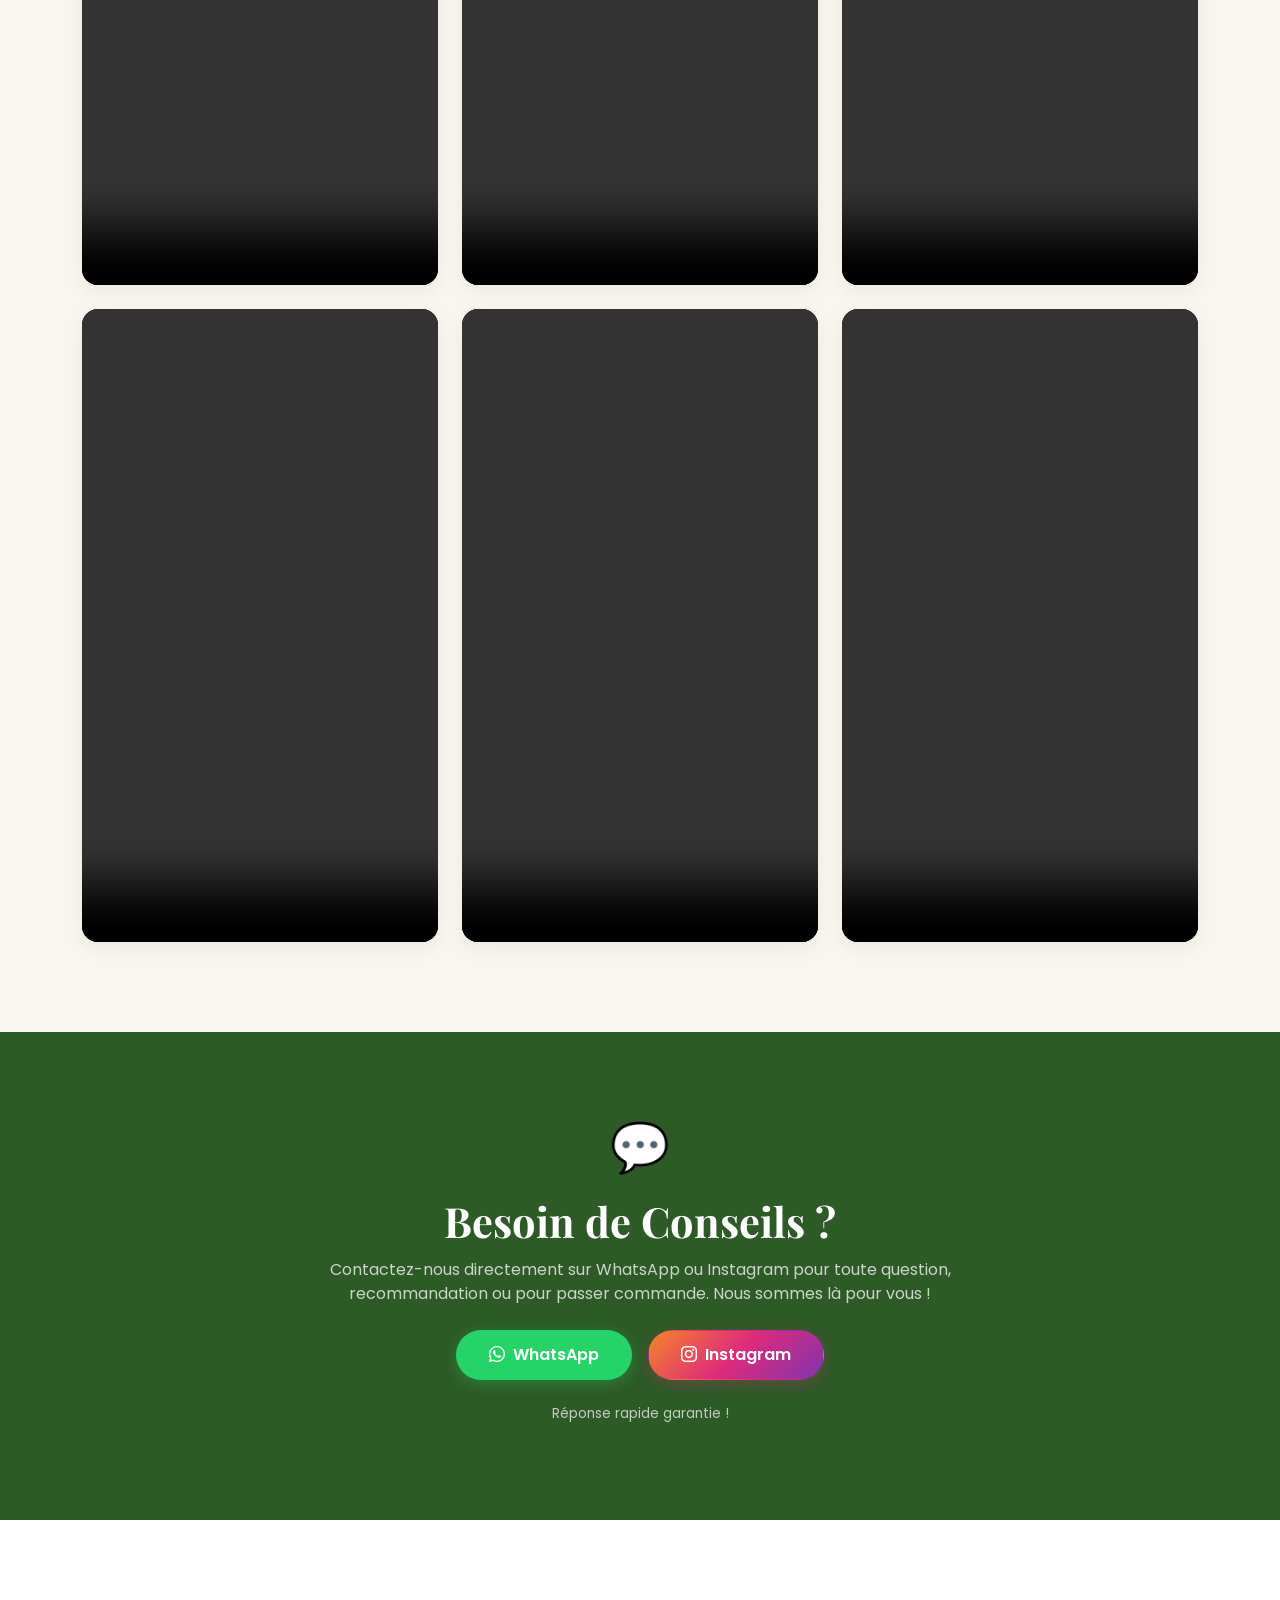
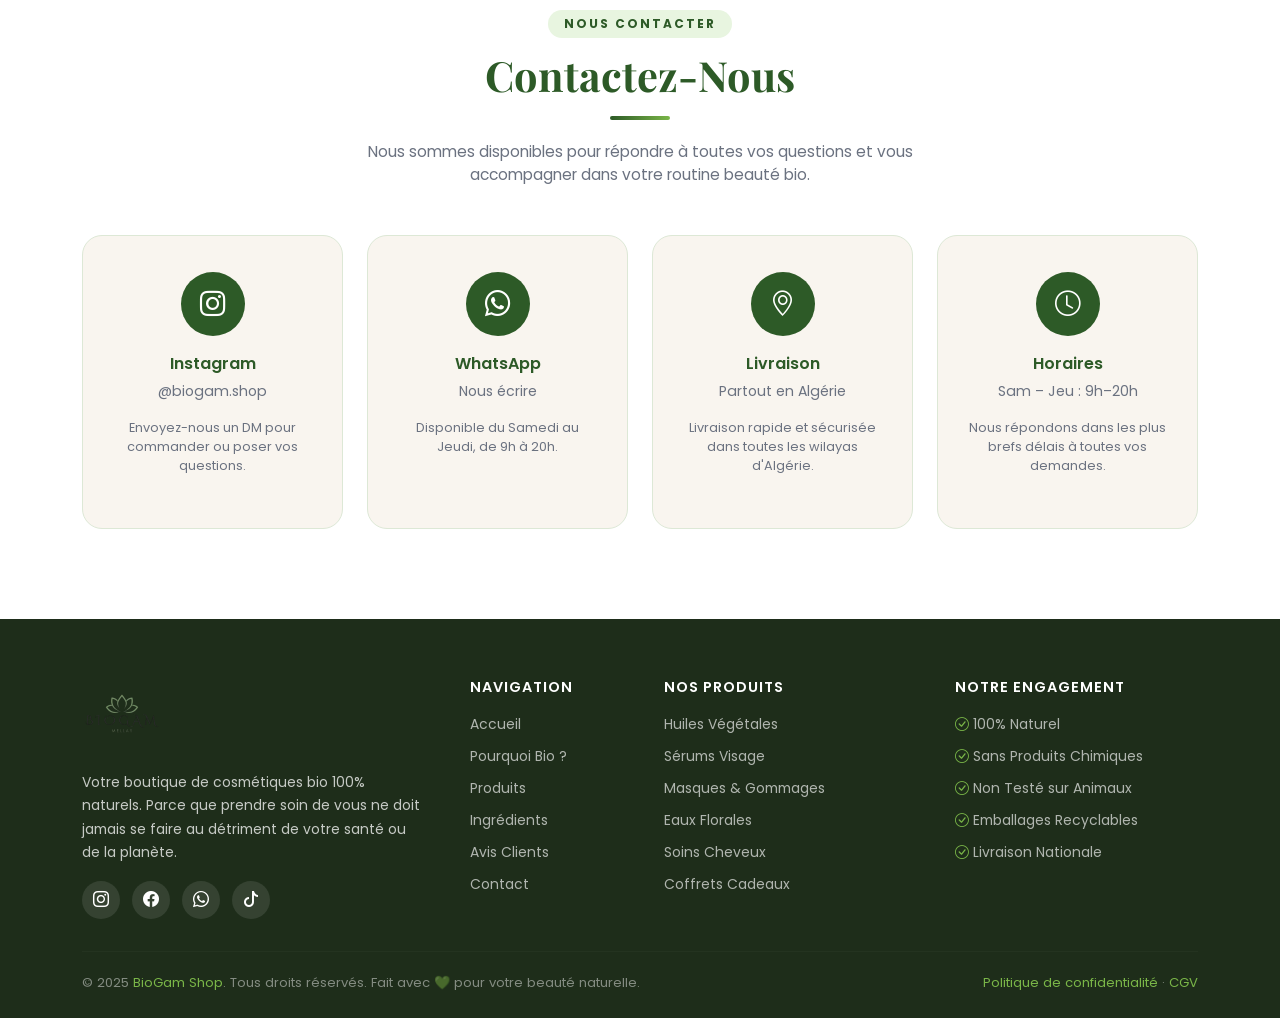
==== commit b901ec2d: "bb" ====
--- a/index.html
+++ b/index.html
@@ -165,7 +165,8 @@
             <p class="product-name-sub">Masque au Curcuma</p>
             <div class="product-rating">★★★★★ <span>(52)</span></div>
             <div class="product-footer">
-              <a href="https://wa.me/213000000000" target="_blank" class="btn-commander"><i class="bi bi-whatsapp me-1"></i>Commander</a>
+              <a href="https://wa.me/213000000000" target="_blank" class="btn-commander" title="Commander via WhatsApp"><i class="bi bi-whatsapp"></i></a>
+              <a href="https://www.instagram.com/biogam.shop/" target="_blank" class="btn-insta-card" title="Voir sur Instagram"><i class="bi bi-instagram"></i></a>
             </div>
           </div>
         </div>
@@ -188,7 +189,8 @@
             <p class="product-name-sub">Masque Régénérant Cellulaire</p>
             <div class="product-rating">★★★★★ <span>(38)</span></div>
             <div class="product-footer">
-              <a href="https://wa.me/213000000000" target="_blank" class="btn-commander"><i class="bi bi-whatsapp me-1"></i>Commander</a>
+              <a href="https://wa.me/213000000000" target="_blank" class="btn-commander" title="Commander via WhatsApp"><i class="bi bi-whatsapp"></i></a>
+              <a href="https://www.instagram.com/biogam.shop/" target="_blank" class="btn-insta-card" title="Voir sur Instagram"><i class="bi bi-instagram"></i></a>
             </div>
           </div>
         </div>
@@ -211,7 +213,8 @@
             <p class="product-name-sub">Ghassoul pour le Visage</p>
             <div class="product-rating">★★★★★ <span>(64)</span></div>
             <div class="product-footer">
-              <a href="https://wa.me/213000000000" target="_blank" class="btn-commander"><i class="bi bi-whatsapp me-1"></i>Commander</a>
+              <a href="https://wa.me/213000000000" target="_blank" class="btn-commander" title="Commander via WhatsApp"><i class="bi bi-whatsapp"></i></a>
+              <a href="https://www.instagram.com/biogam.shop/" target="_blank" class="btn-insta-card" title="Voir sur Instagram"><i class="bi bi-instagram"></i></a>
             </div>
           </div>
         </div>
@@ -233,7 +236,8 @@
             <p class="product-name-sub">Crème pour les Mains</p>
             <div class="product-rating">★★★★★ <span>(29)</span></div>
             <div class="product-footer">
-              <a href="https://wa.me/213000000000" target="_blank" class="btn-commander"><i class="bi bi-whatsapp me-1"></i>Commander</a>
+              <a href="https://wa.me/213000000000" target="_blank" class="btn-commander" title="Commander via WhatsApp"><i class="bi bi-whatsapp"></i></a>
+              <a href="https://www.instagram.com/biogam.shop/" target="_blank" class="btn-insta-card" title="Voir sur Instagram"><i class="bi bi-instagram"></i></a>
             </div>
           </div>
         </div>
@@ -256,7 +260,8 @@
             <p class="product-name-sub">Huile Anti-Problèmes Capillaires</p>
             <div class="product-rating">★★★★★ <span>(71)</span></div>
             <div class="product-footer">
-              <a href="https://wa.me/213000000000" target="_blank" class="btn-commander"><i class="bi bi-whatsapp me-1"></i>Commander</a>
+              <a href="https://wa.me/213000000000" target="_blank" class="btn-commander" title="Commander via WhatsApp"><i class="bi bi-whatsapp"></i></a>
+              <a href="https://www.instagram.com/biogam.shop/" target="_blank" class="btn-insta-card" title="Voir sur Instagram"><i class="bi bi-instagram"></i></a>
             </div>
           </div>
         </div>
@@ -279,7 +284,8 @@
             <p class="product-name-sub">Huile Royale de Luxe</p>
             <div class="product-rating">★★★★★ <span>(67)</span></div>
             <div class="product-footer">
-              <a href="https://wa.me/213000000000" target="_blank" class="btn-commander"><i class="bi bi-whatsapp me-1"></i>Commander</a>
+              <a href="https://wa.me/213000000000" target="_blank" class="btn-commander" title="Commander via WhatsApp"><i class="bi bi-whatsapp"></i></a>
+              <a href="https://www.instagram.com/biogam.shop/" target="_blank" class="btn-insta-card" title="Voir sur Instagram"><i class="bi bi-instagram"></i></a>
             </div>
           </div>
         </div>
@@ -467,46 +473,67 @@
   </div>
 </section>
 
-<!-- ═══════════════════════ INSTAGRAM GALLERY ═══════════════════════ -->
-<section class="insta-section">
+<!-- ═══════════════════════ VIDEOS GALLERY ═══════════════════════ -->
+<section class="video-section">
   <div class="container">
     <div class="text-center mb-5">
-      <span class="section-badge">@biogam.shop</span>
-      <h2 class="section-title">Notre Galerie Instagram</h2>
+      <span class="section-badge">Découvrez nos produits</span>
+      <h2 class="section-title">En Vidéo</h2>
       <div class="divider"></div>
-      <p class="section-sub">Rejoignez notre communauté beauté bio sur Instagram pour découvrir nos nouvelles collections et conseils.</p>
-    </div>
-    <div class="insta-grid fade-up">
-      <div class="insta-item ig1">🌹<div class="overlay"><i class="bi bi-instagram"></i></div></div>
-      <div class="insta-item ig2">🍯<div class="overlay"><i class="bi bi-instagram"></i></div></div>
-      <div class="insta-item ig3">💧<div class="overlay"><i class="bi bi-instagram"></i></div></div>
-      <div class="insta-item ig4">🌸<div class="overlay"><i class="bi bi-instagram"></i></div></div>
-      <div class="insta-item ig5">🫐<div class="overlay"><i class="bi bi-instagram"></i></div></div>
-      <div class="insta-item ig6">🌿<div class="overlay"><i class="bi bi-instagram"></i></div></div>
-      <div class="insta-item ig7">🥥<div class="overlay"><i class="bi bi-instagram"></i></div></div>
-      <div class="insta-item ig8">✨<div class="overlay"><i class="bi bi-instagram"></i></div></div>
-    </div>
-    <div class="text-center mt-4">
-      <a href="https://www.instagram.com/biogam.shop/" target="_blank" class="btn btn-primary-bio">
-        <i class="bi bi-instagram me-2"></i>Suivre @biogam.shop
-      </a>
-    </div>
-  </div>
-</section>
-
-<!-- ═══════════════════════ NEWSLETTER ═══════════════════════ -->
+      <p class="section-sub">Plongez dans l'univers BioGam Shop et découvrez les textures, conseils et astuces d'utilisation en vidéo.</p>
+    </div>
+    <div class="video-grid fade-up">
+      <div class="video-item">
+        <video controls preload="metadata" muted>
+          <source src="assets/vidios/AQN1fOo4kyFFhleC8xtST0gA1kiNFOaWcLlKqHq66reRUJSpI2sY9ywTRQYMuIVF2-FqSAjvsaaif8noH3A_r07lTwwinCU3rJnJ2_Q.mp4" type="video/mp4">
+        </video>
+      </div>
+      <div class="video-item">
+        <video controls preload="metadata" muted>
+          <source src="assets/vidios/AQNMhUpUSWrE0M1YPLUaIwhUQ5K8k8GFjAcmyuHu9T4OEuwEGZ3Oky9sN64s3ytISjSr2cgK1QVcNMZ2awMMqZqMjjTAfHn2I4AOe0o.mp4" type="video/mp4">
+        </video>
+      </div>
+      <div class="video-item">
+        <video controls preload="metadata" muted>
+          <source src="assets/vidios/AQNtTyE4G6YQIAxARQFtTdsStZOhAB55n7HJLc5Q6zOCTkSY1Uq636PlTw6sN4eJW4exxtMkwY-uQm7lzGOtQwcOvshu-a-RWzb2nnc.mp4" type="video/mp4">
+        </video>
+      </div>
+      <div class="video-item">
+        <video controls preload="metadata" muted>
+          <source src="assets/vidios/AQOIx3mKVSxw8j3We6AvMQXrZRyjLij6LSevkeoy7lKPBK8Z0v_pNANNSGwErcG4WPQVKjNgWzWW36WQ-BGwFtNRhY34Xg1EXZiE1DA.mp4" type="video/mp4">
+        </video>
+      </div>
+      <div class="video-item">
+        <video controls preload="metadata" muted>
+          <source src="assets/vidios/AQOnLe1GvUxReHHpvUlIEKDUAoArHvbpYbmkpTtQLGbd6EmH777TL4_v3jx4M7qPzfftbfeJelApA-czmxJWpFh8v_a9dlZnDPQE5Qk.mp4" type="video/mp4">
+        </video>
+      </div>
+      <div class="video-item">
+        <video controls preload="metadata" muted>
+          <source src="assets/vidios/AQPf7VnOsaLXtbabkucm7IagPV2CGt7F06tyQ0ZH_PxWVdZ73-BHUVBjlIdgeYzvMPiEKgVM5Wwt2Qy6lqSRExQUbXppeiWAIHnj5Ys.mp4" type="video/mp4">
+        </video>
+      </div>
+    </div>
+  </div>
+</section>
+
+<!-- ═══════════════════════ MESSAGE CTA ═══════════════════════ -->
 <section class="news-section">
   <div class="container">
     <div class="row justify-content-center text-center">
       <div class="col-lg-7">
-        <div style="font-size:3rem;margin-bottom:12px;">💌</div>
-        <h2 class="section-title" style="color:#fff;">Restez Informée</h2>
-        <p class="mb-4">Inscrivez-vous à notre newsletter et recevez nos dernières nouveautés, promotions et conseils beauté bio en avant-première.</p>
-        <div class="d-flex">
-          <input type="email" class="news-input" placeholder="Votre adresse email..."/>
-          <button class="news-btn" onclick="subscribeNewsletter()">S'inscrire <i class="bi bi-send ms-1"></i></button>
-        </div>
-        <p class="mt-3" style="font-size:.8rem;color:rgba(255,255,255,.5);">🔒 Pas de spam. Désabonnement possible à tout moment.</p>
+        <div style="font-size:3rem;margin-bottom:12px;">💬</div>
+        <h2 class="section-title" style="color:#fff;">Besoin de Conseils ?</h2>
+        <p class="mb-4">Contactez-nous directement sur WhatsApp ou Instagram pour toute question, recommandation ou pour passer commande. Nous sommes là pour vous !</p>
+        <div class="d-flex justify-content-center gap-3 flex-wrap">
+          <a href="https://wa.me/213000000000" target="_blank" class="btn" style="background-color: #25d366; color: #fff; border-radius: 30px; padding: 12px 32px; font-weight: 600; box-shadow: 0 4px 15px rgba(37,211,102,.3);">
+            <i class="bi bi-whatsapp me-2"></i>WhatsApp
+          </a>
+          <a href="https://www.instagram.com/biogam.shop/" target="_blank" class="btn" style="background: linear-gradient(135deg, #f58529, #dd2a7b, #8134af); color: #fff; border-radius: 30px; padding: 12px 32px; font-weight: 600; box-shadow: 0 4px 15px rgba(221,42,123,.3);">
+            <i class="bi bi-instagram me-2"></i>Instagram
+          </a>
+        </div>
+        <p class="mt-4" style="font-size:.85rem;color:rgba(255,255,255,.7);">Réponse rapide garantie !</p>
       </div>
     </div>
   </div>
@@ -627,15 +654,6 @@
   <i class="bi bi-arrow-up"></i>
 </button>
 
-<!-- Toast Notification -->
-<div class="position-fixed top-0 end-0 p-3" style="z-index:9999">
-  <div id="liveToast" class="toast align-items-center text-white border-0" role="alert" style="background:var(--green-dark)">
-    <div class="d-flex">
-      <div class="toast-body">✅ Merci ! Vous êtes bien inscrite à notre newsletter.</div>
-      <button type="button" class="btn-close btn-close-white me-2 m-auto" data-bs-dismiss="toast"></button>
-    </div>
-  </div>
-</div>
 
 <!-- Bootstrap JS -->
 <script src="https://cdn.jsdelivr.net/npm/bootstrap@5.3.3/dist/js/bootstrap.bundle.min.js"></script>
--- a/assets/css/style.css
+++ b/assets/css/style.css
@@ -325,6 +325,8 @@
   transition: all .4s cubic-bezier(.4,0,.2,1);
   height: 100%;
   box-shadow: 0 2px 12px rgba(0,0,0,.04);
+  display: flex;
+  flex-direction: column;
 }
 .product-card-v2:hover {
   transform: translateY(-10px);
@@ -412,6 +414,9 @@
 /* Product Info */
 .product-info {
   padding: 20px 22px 24px;
+  display: flex;
+  flex-direction: column;
+  flex-grow: 1;
 }
 .product-category {
   display: inline-block;
@@ -448,22 +453,53 @@
 .btn-commander {
   display: inline-flex;
   align-items: center;
+  justify-content: center;
   background: linear-gradient(135deg, var(--green-dark), var(--green-mid));
   color: #fff;
   border: none;
   border-radius: 25px;
-  padding: 10px 26px;
+  padding: 10px 20px;
   font-size: .85rem;
   font-weight: 600;
   text-decoration: none;
   transition: all .3s cubic-bezier(.4,0,.2,1);
   box-shadow: 0 4px 14px rgba(45,90,39,.2);
+  flex: 1;
 }
 .btn-commander:hover {
   transform: translateY(-2px);
   box-shadow: 0 8px 22px rgba(45,90,39,.35);
   color: #fff;
   background: linear-gradient(135deg, var(--green-mid), var(--green-light));
+}
+
+.btn-insta-card {
+  display: inline-flex;
+  align-items: center;
+  justify-content: center;
+  background: linear-gradient(135deg, #f58529, #dd2a7b, #8134af);
+  color: #fff;
+  border: none;
+  border-radius: 25px;
+  padding: 10px 20px;
+  font-size: .85rem;
+  font-weight: 600;
+  text-decoration: none;
+  transition: all .3s cubic-bezier(.4,0,.2,1);
+  box-shadow: 0 4px 14px rgba(221,42,123,.2);
+  flex: 1;
+}
+.btn-insta-card:hover {
+  transform: translateY(-2px);
+  box-shadow: 0 8px 22px rgba(221,42,123,.35);
+  color: #fff;
+  background: linear-gradient(135deg, #dd2a7b, #8134af);
+}
+
+.product-footer {
+  margin-top: auto;
+  display: flex;
+  gap: 10px;
 }
 
 /* Filter animation */
@@ -572,36 +608,25 @@
 .testi-name { font-weight: 600; font-size: .92rem; }
 .testi-loc { font-size: .78rem; opacity: .65; }
 
-/* ───── INSTAGRAM GALLERY ───── */
-.insta-section { padding: 90px 0; background: var(--cream); }
-.insta-grid { display: grid; grid-template-columns: repeat(4, 1fr); gap: 12px; }
-.insta-item {
-  aspect-ratio: 1;
+/* ───── VIDEOS GALLERY ───── */
+.video-section { padding: 90px 0; background: var(--cream); }
+.video-grid { display: grid; grid-template-columns: repeat(3, 1fr); gap: 24px; }
+.video-item {
   border-radius: 16px;
-  display: flex; align-items: center; justify-content: center;
-  font-size: 3rem;
-  cursor: pointer;
+  overflow: hidden;
+  position: relative;
+  box-shadow: 0 6px 20px rgba(0,0,0,.06);
   transition: all .3s;
-  position: relative;
-  overflow: hidden;
-}
-.insta-item:hover { transform: scale(1.04); box-shadow: 0 10px 30px rgba(0,0,0,.15); }
-.insta-item .overlay {
-  position: absolute; inset: 0;
-  background: rgba(45,90,39,.7);
-  display: flex; align-items: center; justify-content: center;
-  opacity: 0; transition: .3s;
-  color: #fff; font-size: 1.8rem;
-}
-.insta-item:hover .overlay { opacity: 1; }
-.ig1 { background: linear-gradient(135deg, #d4edda, #a8d8ae); }
-.ig2 { background: linear-gradient(135deg, #fef3cd, #fad28c); }
-.ig3 { background: linear-gradient(135deg, #d1ecf1, #9ad4de); }
-.ig4 { background: linear-gradient(135deg, #e2d9f3, #c5aef0); }
-.ig5 { background: linear-gradient(135deg, #f8d7da, #f4a7b0); }
-.ig6 { background: linear-gradient(135deg, #d5f5e3, #82e0aa); }
-.ig7 { background: linear-gradient(135deg, #fff3e0, #ffcc80); }
-.ig8 { background: linear-gradient(135deg, #e8eaf6, #9fa8da); }
+  background: #000;
+  display: flex;
+}
+.video-item:hover { transform: translateY(-6px); box-shadow: 0 12px 30px rgba(45,90,39,.15); }
+.video-item video {
+  width: 100%;
+  height: 100%;
+  object-fit: cover;
+  aspect-ratio: 9/16;
+}
 
 /* ───── NEWSLETTER ───── */
 .news-section { padding: 80px 0; background: var(--green-dark); }
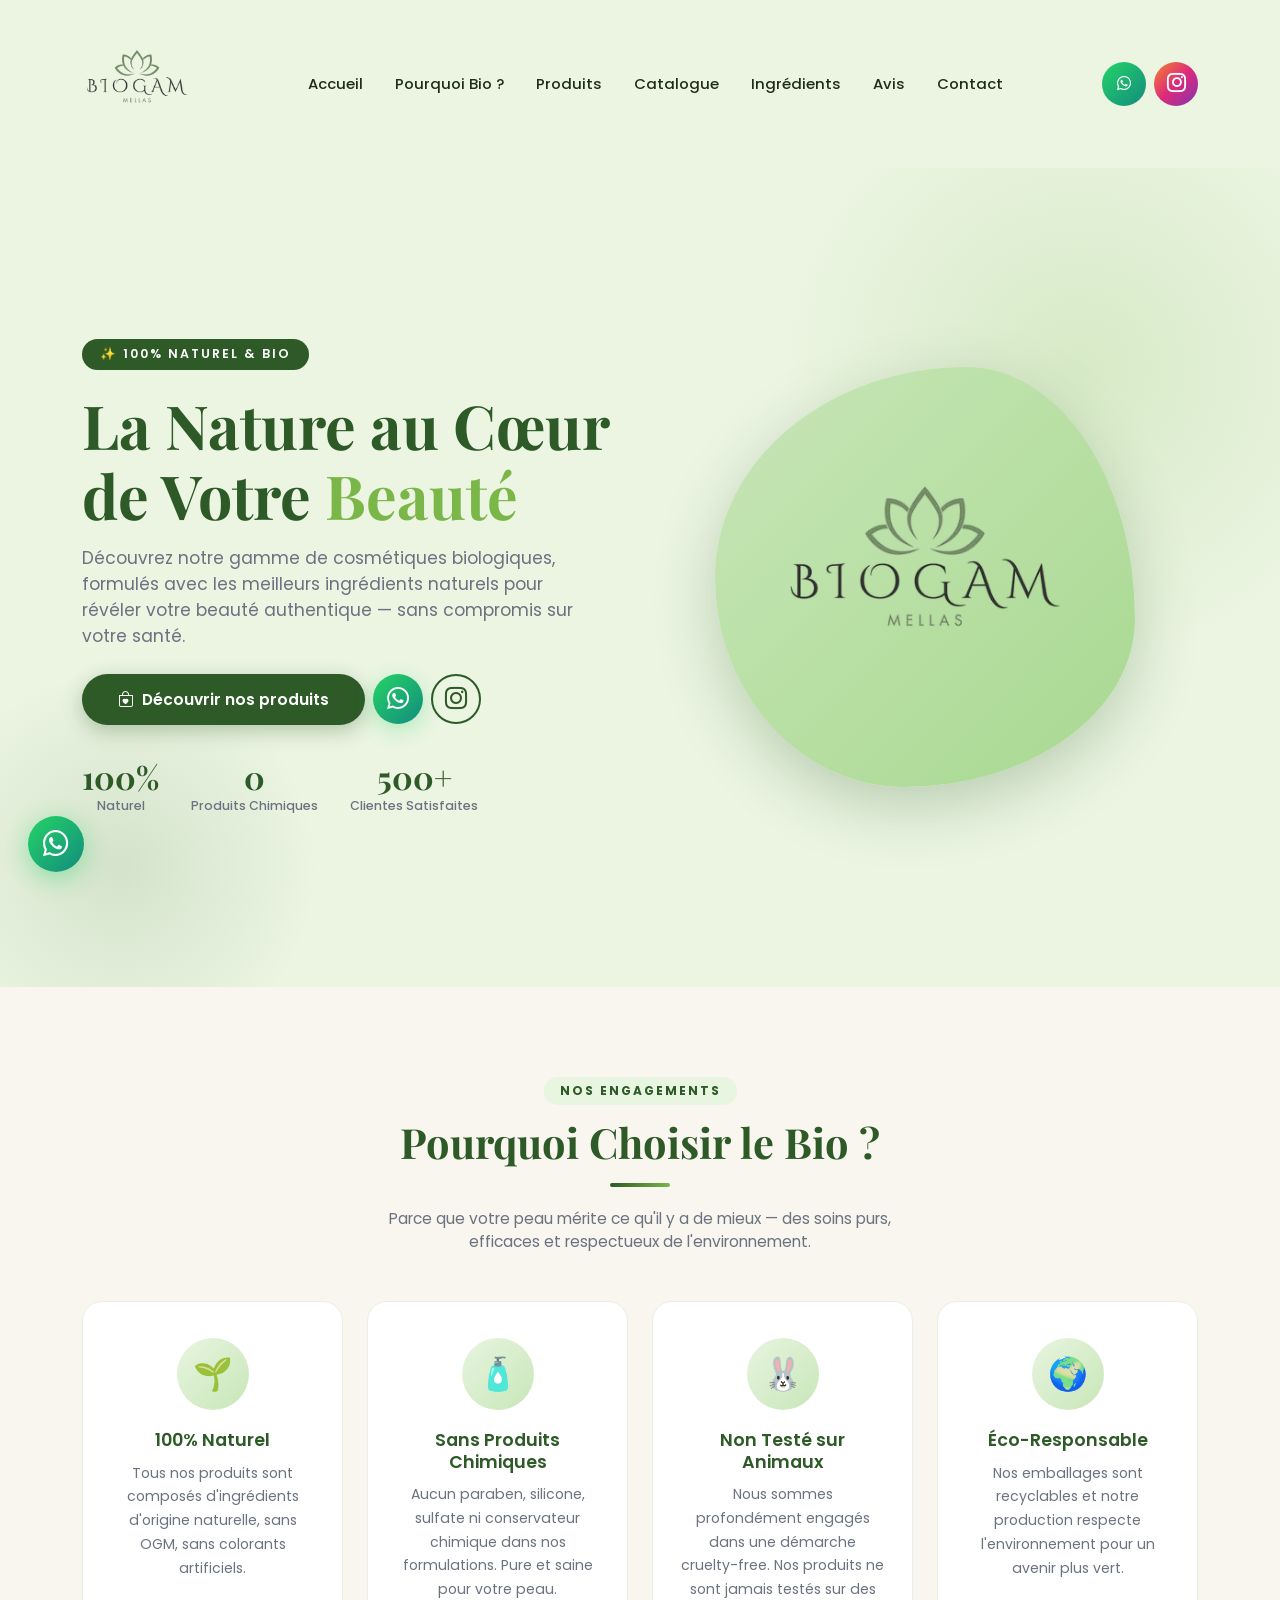
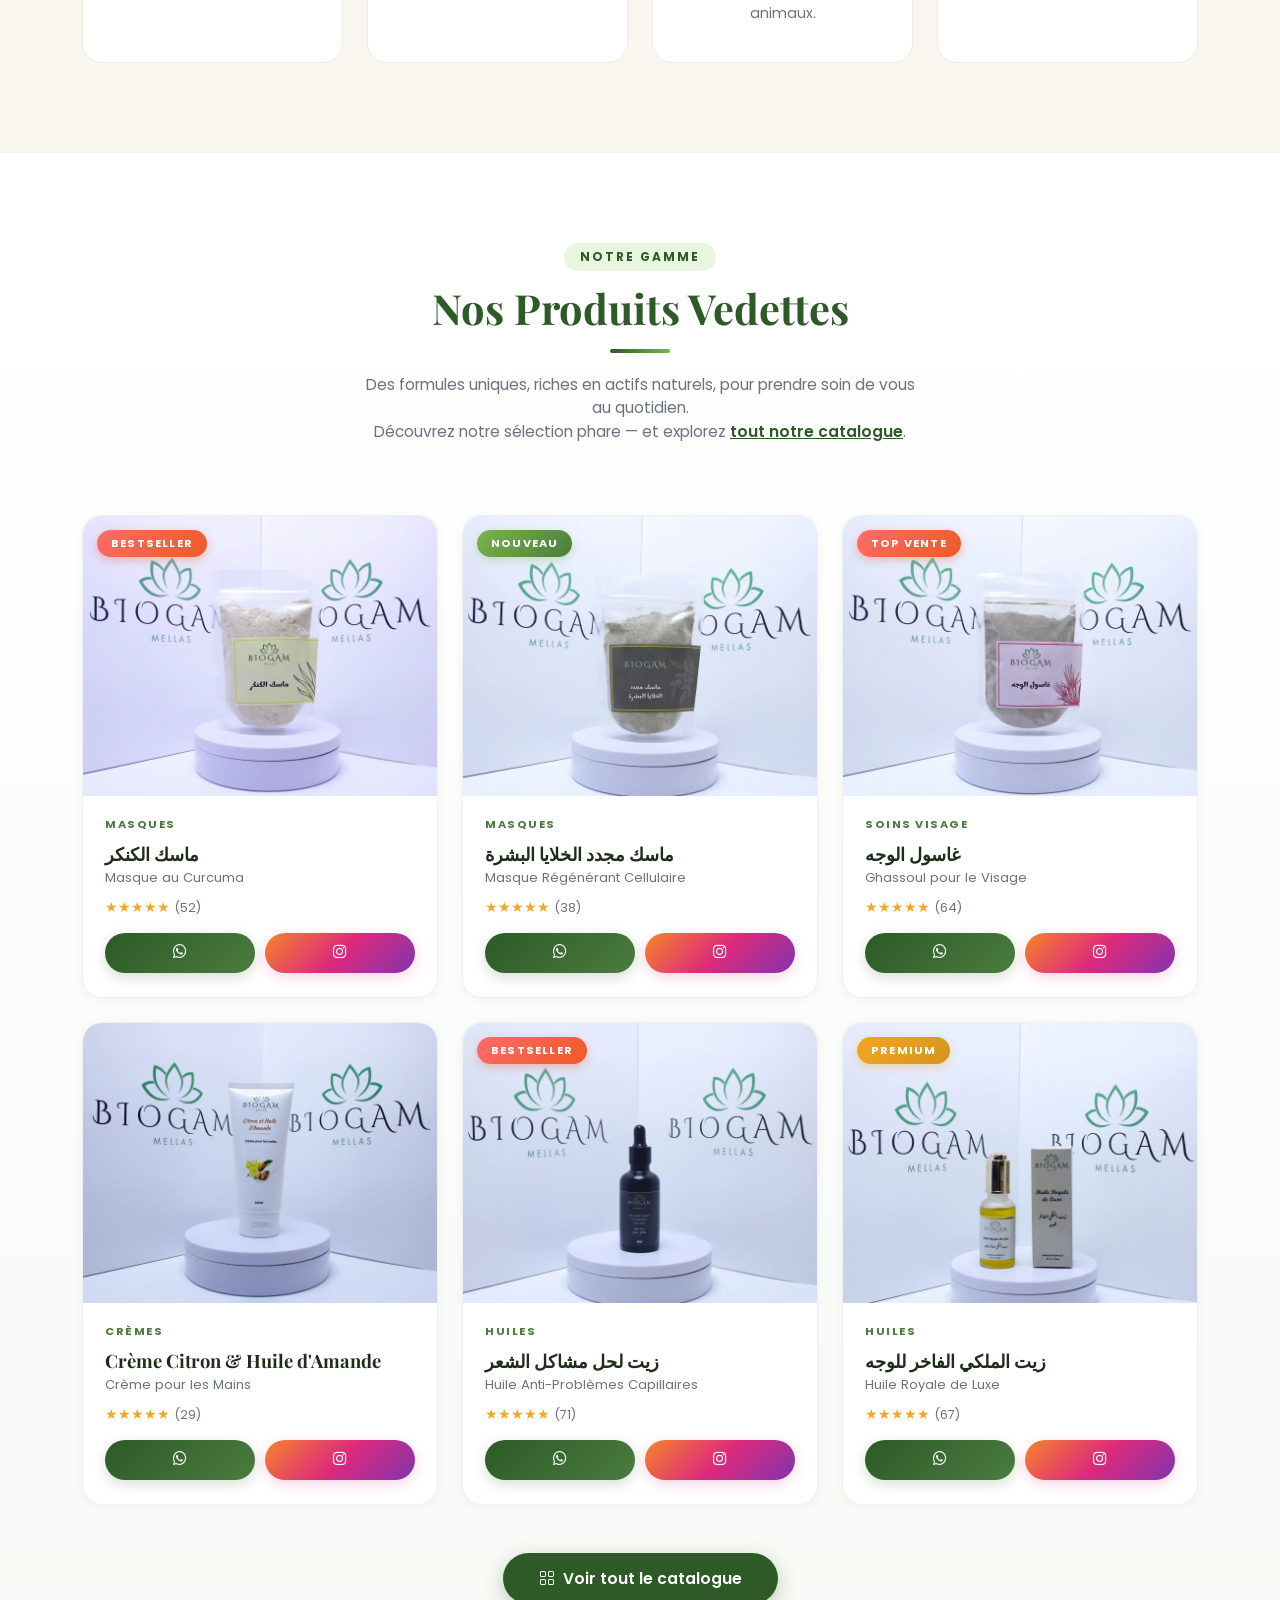
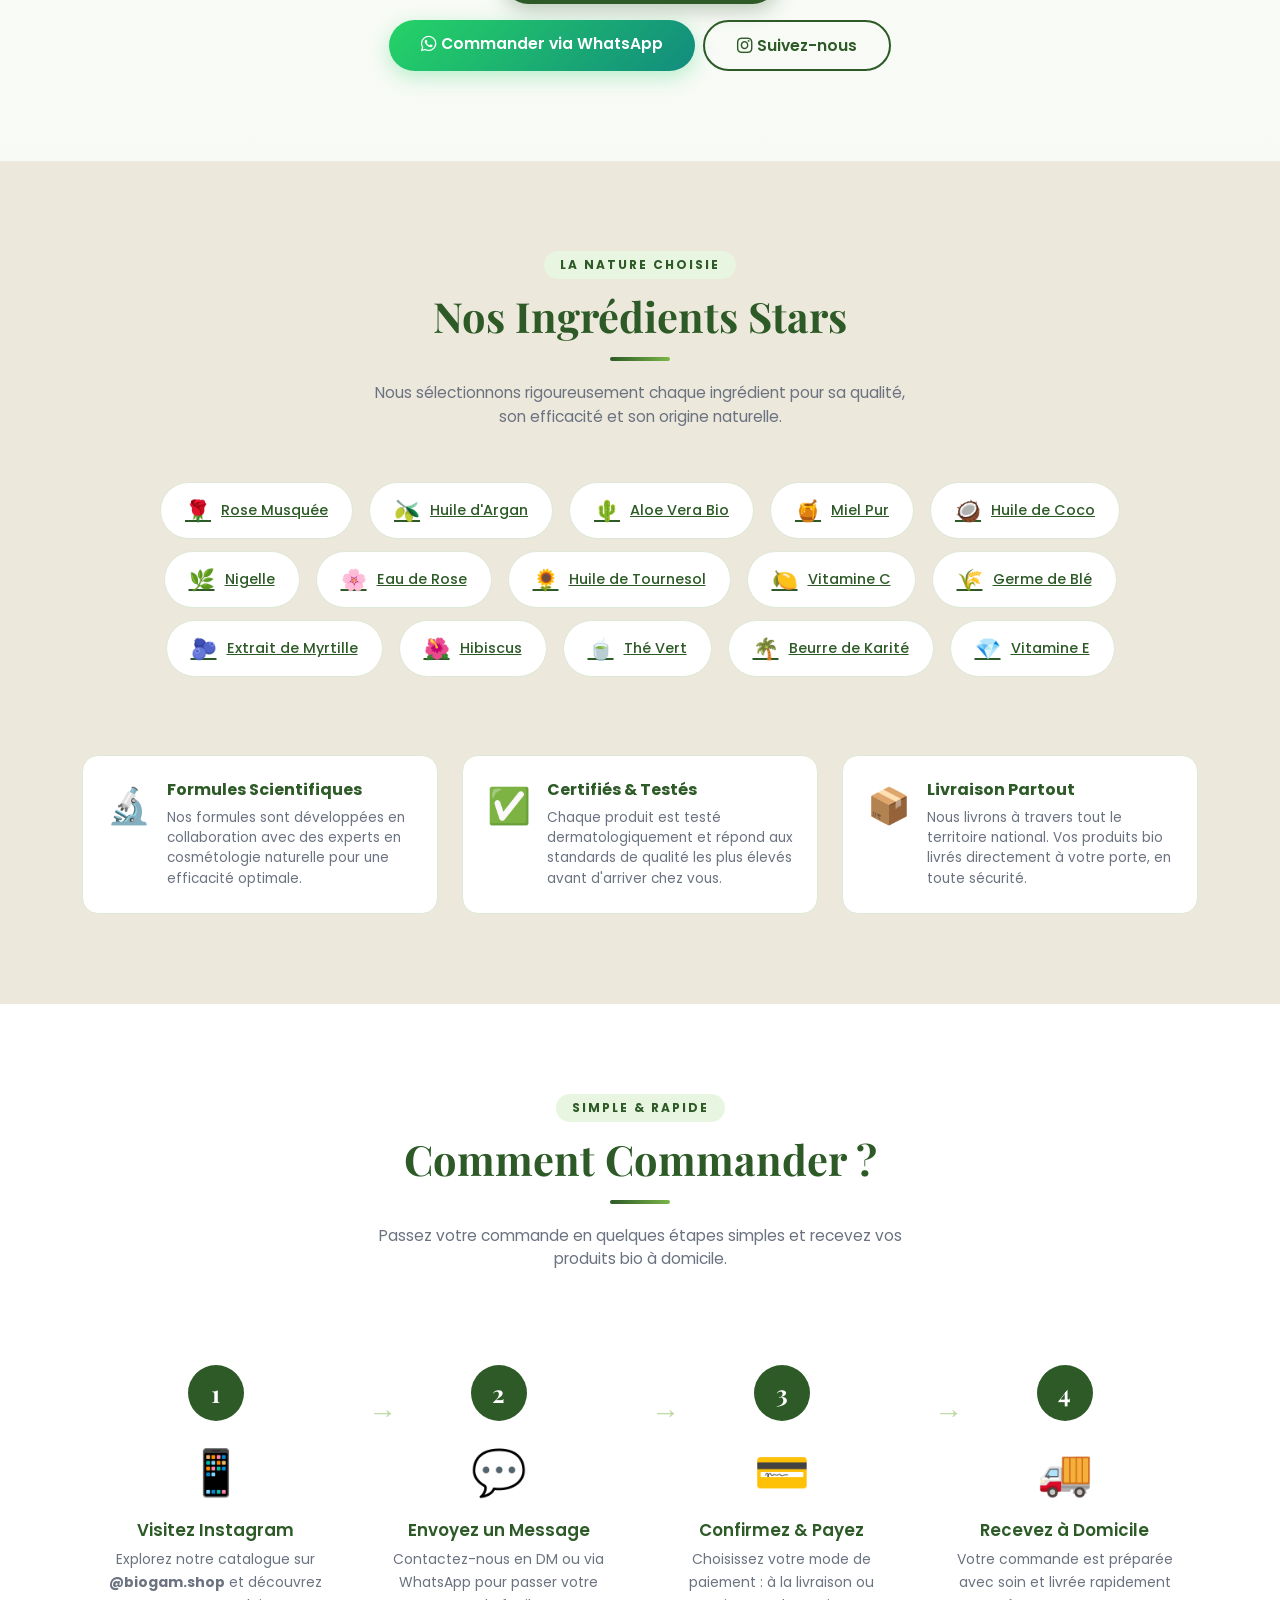
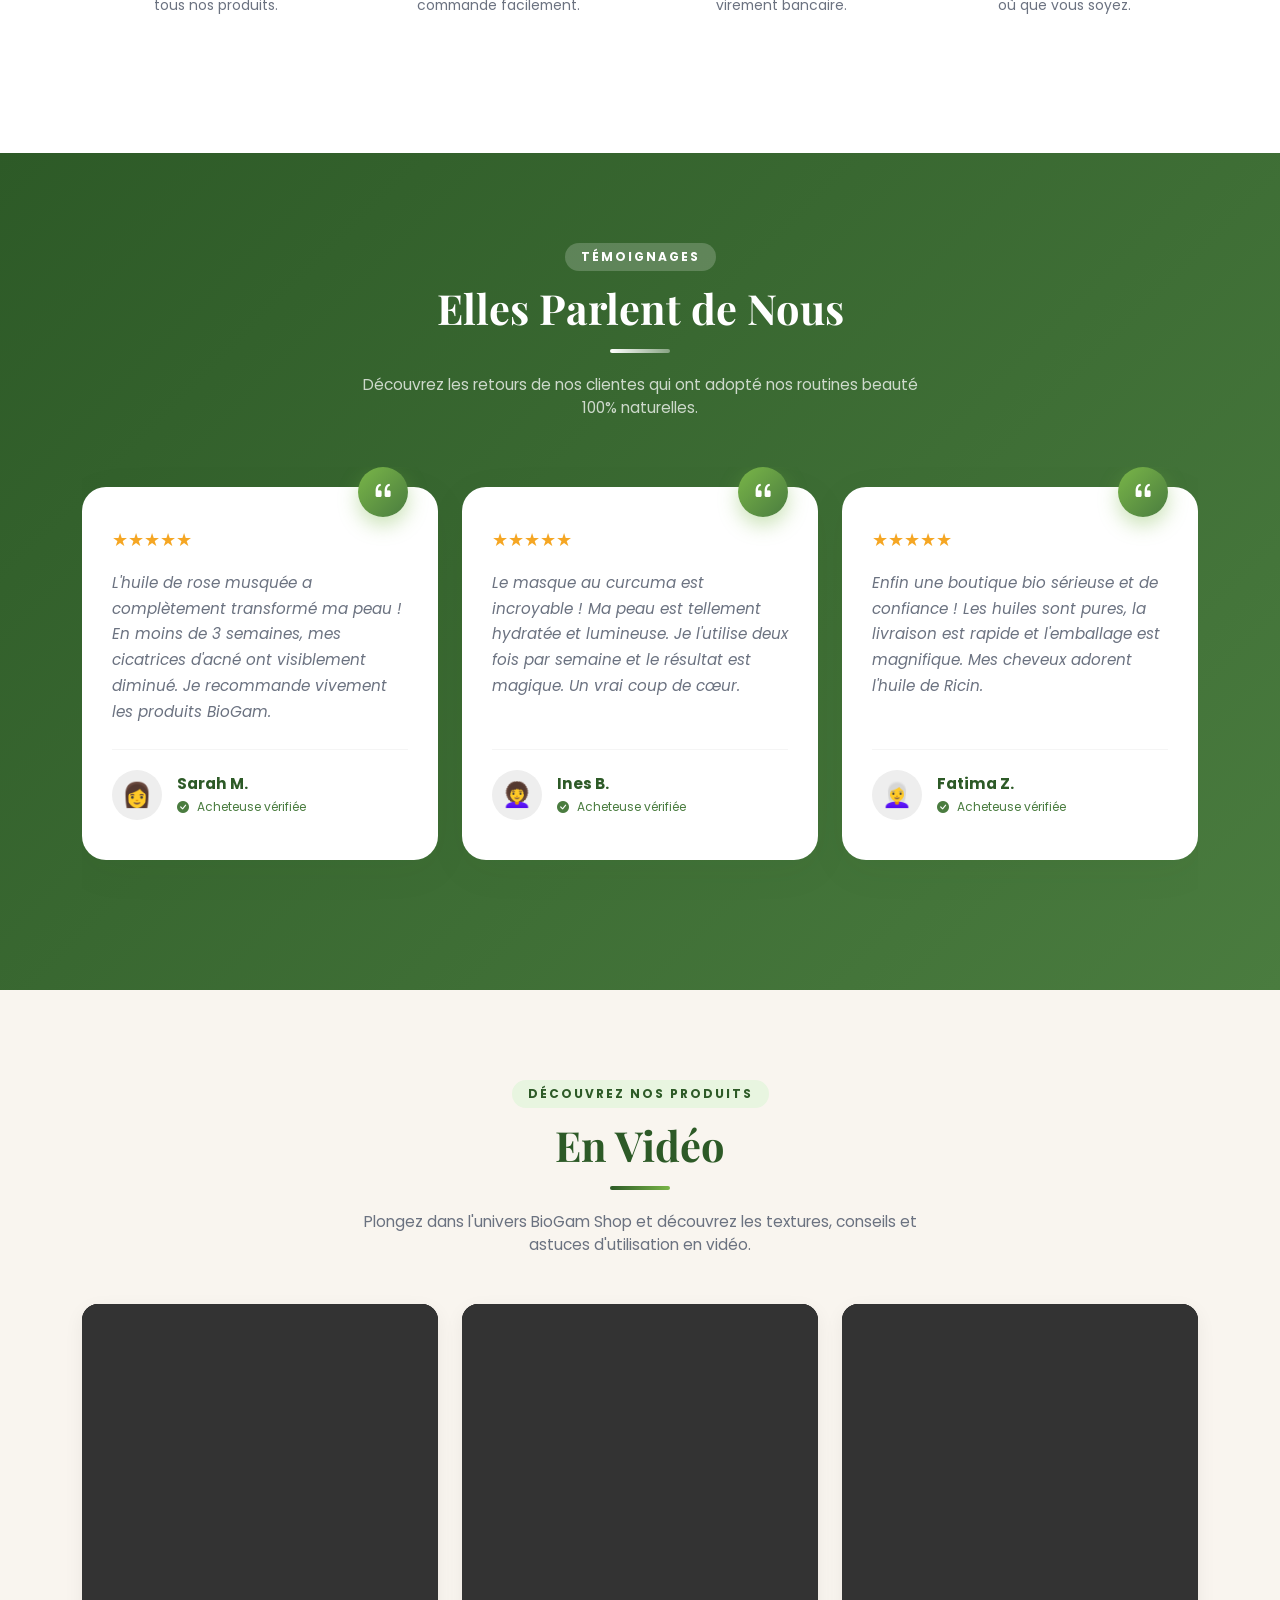
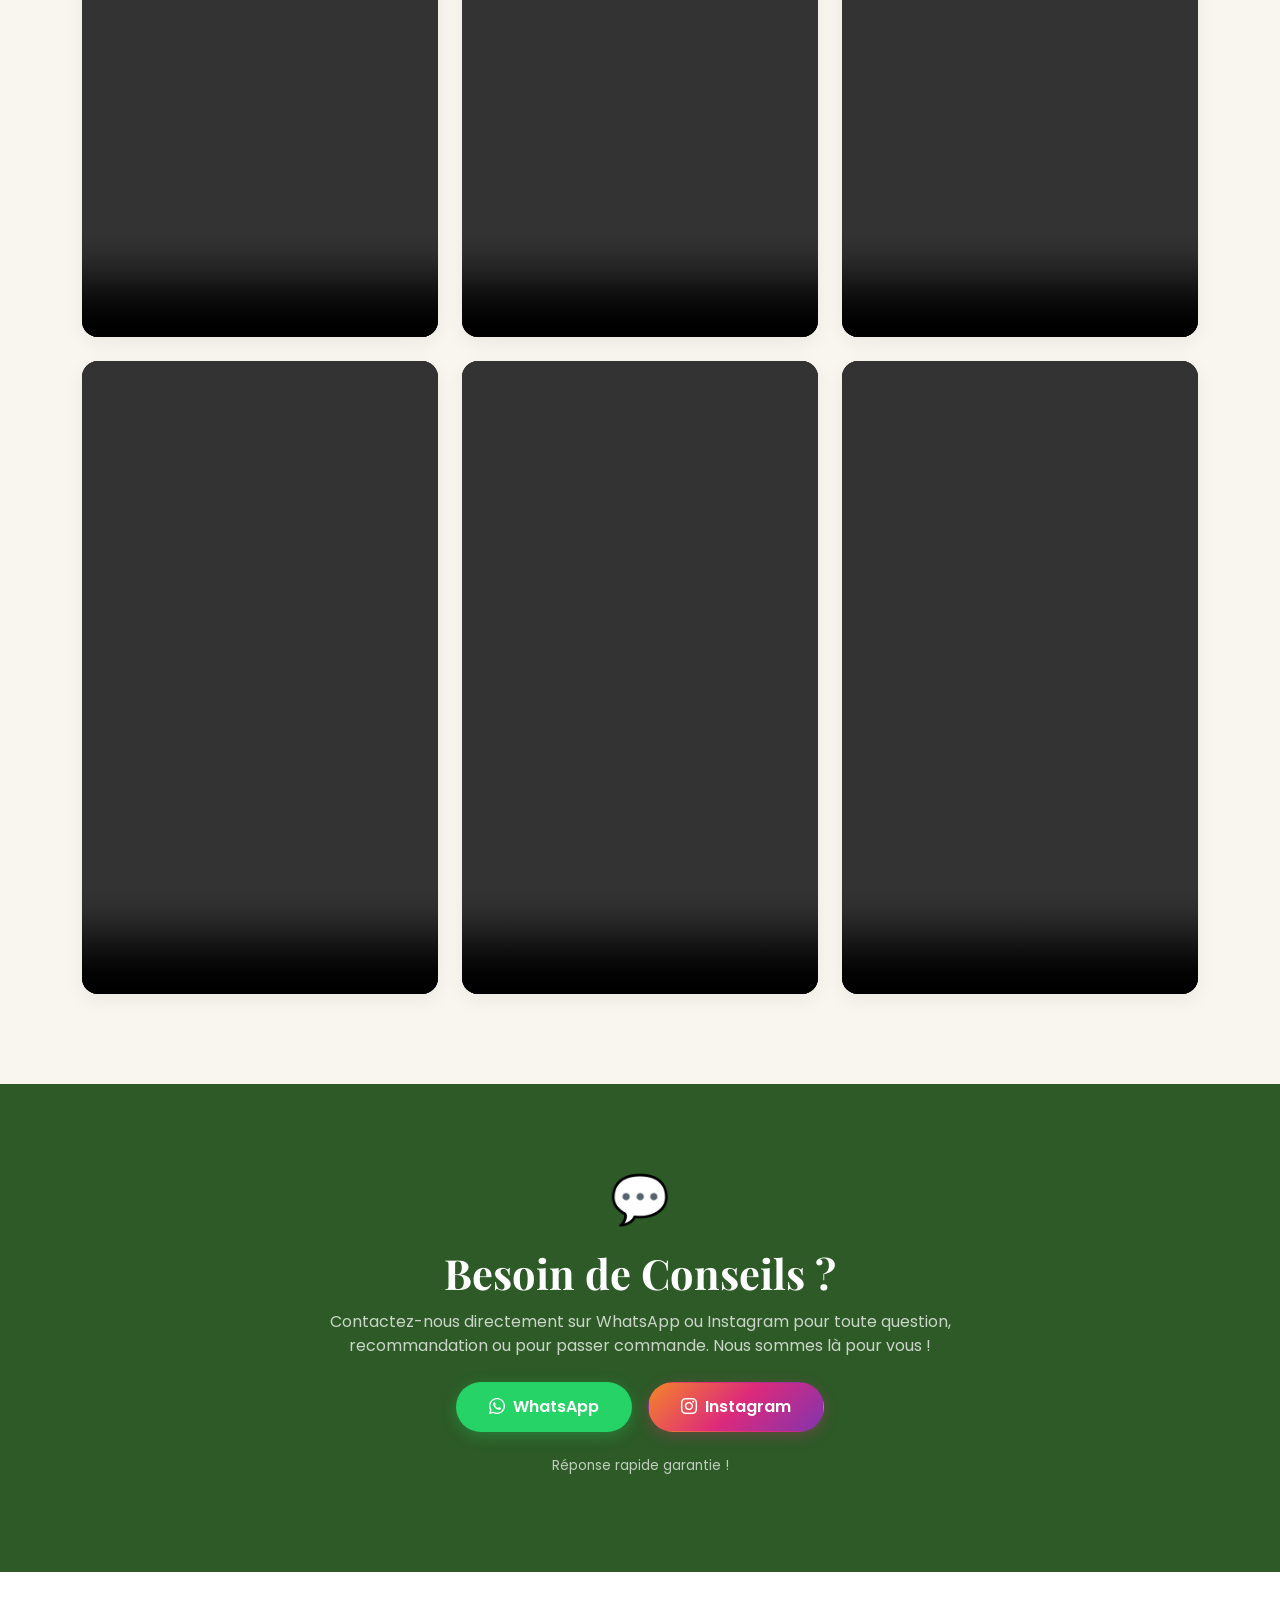
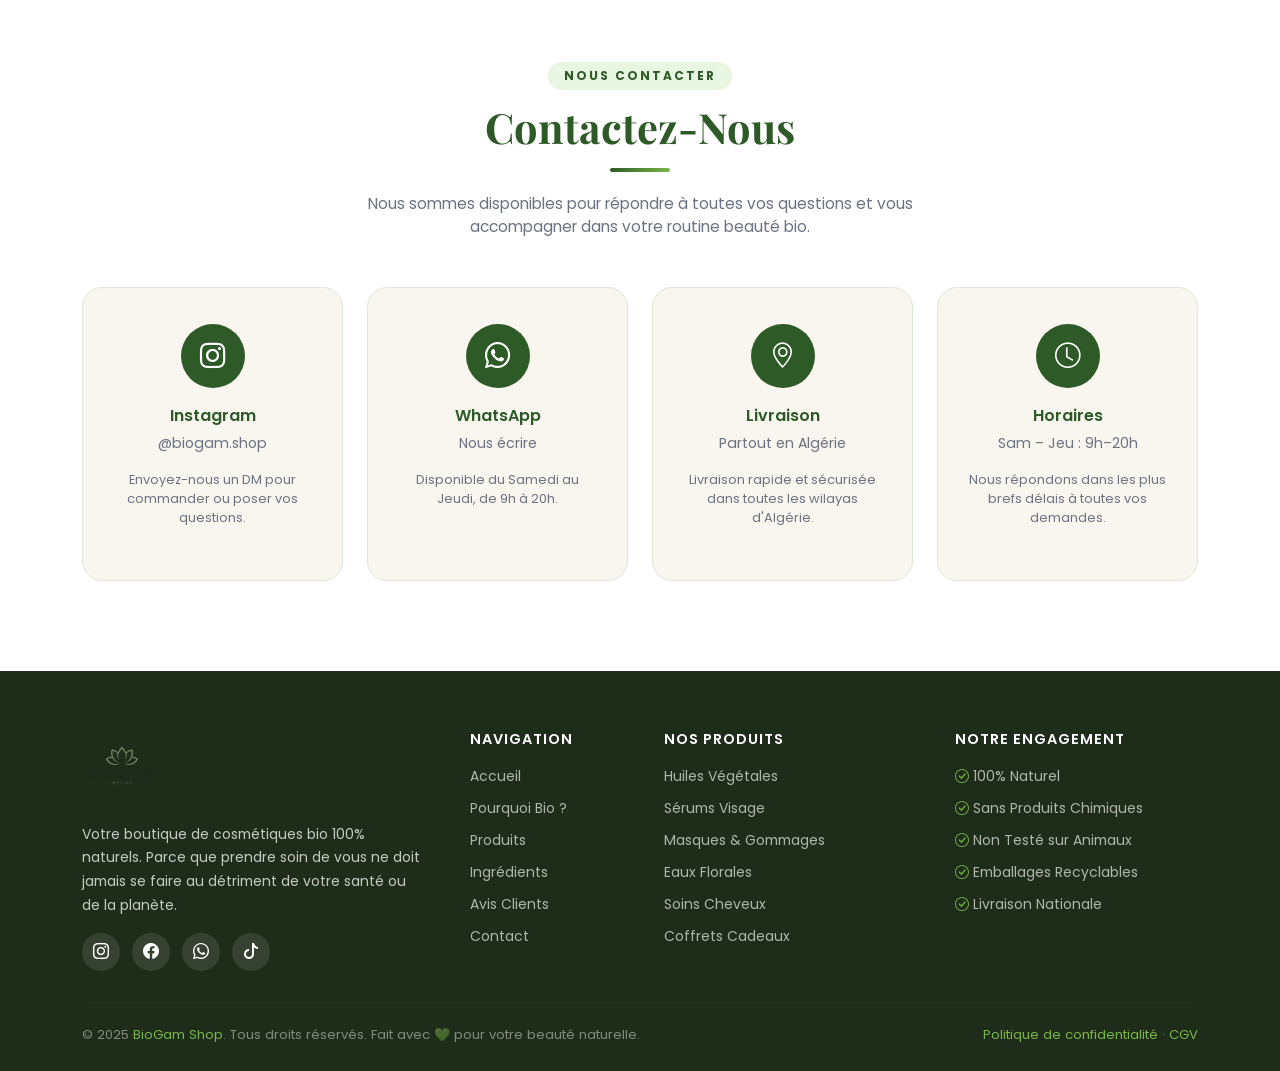
==== commit 3b8f8045: "vvv" ====
--- a/index.html
+++ b/index.html
@@ -57,7 +57,7 @@
         <p class="lead mt-3">
           Découvrez notre gamme de cosmétiques biologiques, formulés avec les meilleurs ingrédients naturels pour révéler votre beauté authentique — sans compromis sur votre santé.
         </p>
-        <div class="d-flex flex-wrap align-items-center gap-3 mt-4">
+        <div class="d-flex flex-nowrap align-items-center gap-2 mt-4">
           <a href="#produits" class="btn btn-primary-bio">
             <i class="bi bi-bag-heart me-2"></i>Découvrir nos produits
           </a>
@@ -149,7 +149,7 @@
     <div class="row g-4 mt-2" id="productGrid">
 
       <!-- 1 – ماسك الكنكر -->
-      <div class="col-sm-6 col-lg-4 fade-up product-item" data-category="masques">
+      <div class="col-6 col-lg-4 fade-up product-item" data-category="masques">
         <div class="product-card-v2">
           <div class="product-img-wrap">
             <img src="assets/images/product/ماسك الكنكر.webp" alt="ماسك الكنكر">
@@ -173,7 +173,7 @@
       </div>
 
       <!-- 2 – ماسك مجدد الخلايا البشرة -->
-      <div class="col-sm-6 col-lg-4 fade-up product-item" data-category="masques" style="transition-delay:.1s">
+      <div class="col-6 col-lg-4 fade-up product-item" data-category="masques" style="transition-delay:.1s">
         <div class="product-card-v2">
           <div class="product-img-wrap">
             <img src="assets/images/product/ماسك مجدد الخلايا البشرة.webp" alt="ماسك مجدد الخلايا البشرة">
@@ -197,7 +197,7 @@
       </div>
 
       <!-- 3 – غاسول الوجه -->
-      <div class="col-sm-6 col-lg-4 fade-up product-item" data-category="soins" style="transition-delay:.2s">
+      <div class="col-6 col-lg-4 fade-up product-item" data-category="soins" style="transition-delay:.2s">
         <div class="product-card-v2">
           <div class="product-img-wrap">
             <img src="assets/images/product/غاسول الوجه.webp" alt="غاسول الوجه">
@@ -221,7 +221,7 @@
       </div>
 
       <!-- 4 – Citron et Huile d'Amande -->
-      <div class="col-sm-6 col-lg-4 fade-up product-item" data-category="cremes">
+      <div class="col-6 col-lg-4 fade-up product-item" data-category="cremes">
         <div class="product-card-v2">
           <div class="product-img-wrap">
             <img src="assets/images/product/Citron et Huile d'Amande Crème pour les mains.webp" alt="Crème Citron & Amande">
@@ -244,7 +244,7 @@
       </div>
 
       <!-- 5 – Huile Problèmes Capillaires -->
-      <div class="col-sm-6 col-lg-4 fade-up product-item" data-category="huiles" style="transition-delay:.1s">
+      <div class="col-6 col-lg-4 fade-up product-item" data-category="huiles" style="transition-delay:.1s">
         <div class="product-card-v2">
           <div class="product-img-wrap">
             <img src="assets/images/product/HUILE POUR RÉSOUORE LES PROBLEMES CAPILLAIRES زيت لحل مشاكل الشعر.webp" alt="Huile Capillaire">
@@ -268,7 +268,7 @@
       </div>
 
       <!-- 6 – Huile Royale de Luxe -->
-      <div class="col-sm-6 col-lg-4 fade-up product-item" data-category="huiles" style="transition-delay:.2s">
+      <div class="col-6 col-lg-4 fade-up product-item" data-category="huiles" style="transition-delay:.2s">
         <div class="product-card-v2">
           <div class="product-img-wrap">
             <img src="assets/images/product/Huile Royale de Luxe زيت الملكي الفاخر للوجه.webp" alt="Huile Royale de Luxe">
@@ -294,14 +294,14 @@
     </div>
 
     <div class="text-center mt-5 fade-up">
-      <a href="product.html" class="btn btn-primary-bio btn-lg">
+      <a href="product.html" class="btn btn-primary-bio">
         <i class="bi bi-grid me-2"></i>Voir tout le catalogue
       </a>
-      <div class="d-flex justify-content-center gap-3 mt-3">
-        <a href="https://wa.me/213000000000" target="_blank" class="btn btn-whatsapp-hero btn-sm">
+      <div class="d-flex justify-content-center gap-2 mt-3 flex-nowrap">
+        <a href="https://wa.me/213000000000" target="_blank" class="btn btn-whatsapp-hero">
           <i class="bi bi-whatsapp me-1"></i>Commander via WhatsApp
         </a>
-        <a href="https://www.instagram.com/biogam.shop/" target="_blank" class="btn btn-outline-bio btn-sm">
+        <a href="https://www.instagram.com/biogam.shop/" target="_blank" class="btn btn-outline-bio">
           <i class="bi bi-instagram me-1"></i>Suivez-nous
         </a>
       </div>
@@ -417,54 +417,76 @@
   </div>
 </section>
 
-<!-- ═══════════════════════ TESTIMONIALS ═══════════════════════ -->
+<!-- ═══════════════════════ TESTIMONIALS V2 ═══════════════════════ -->
 <section class="testi-section" id="avis">
   <div class="container">
-    <div class="text-center mb-5">
+    <div class="text-center mb-5 fade-up">
       <span class="section-badge" style="background:rgba(255,255,255,.2);color:#fff;">Témoignages</span>
-      <h2 class="section-title" style="color:#fff;">Ce Que Disent Nos Clientes</h2>
+      <h2 class="section-title text-white">Elles Parlent de Nous</h2>
       <div class="divider" style="background:linear-gradient(90deg,#fff,rgba(255,255,255,.4));"></div>
-      <p class="section-sub" style="color:rgba(255,255,255,.75);">Des milliers de clientes font confiance à BioGam Shop pour leur routine beauté naturelle.</p>
-    </div>
-    <div class="row g-4 mt-3">
-      <div class="col-md-6 col-lg-4 fade-up">
-        <div class="testi-card">
-          <div class="testi-quote">"</div>
-          <div class="testi-stars">★★★★★</div>
-          <p class="testi-text">L'huile de rose musquée a complètement transformé ma peau ! En moins de 3 semaines mes cicatrices d'acné ont clairement diminué. Je recommande vivement BioGam Shop !</p>
-          <div class="testi-author">
-            <div class="testi-avatar">👩</div>
+      <p class="section-sub text-white opacity-75">Découvrez les retours de nos clientes qui ont adopté nos routines beauté 100% naturelles.</p>
+    </div>
+    
+    <div class="testi-scroller fade-up">
+      <!-- Card 1 -->
+      <div class="testi-card-wrap">
+        <div class="testi-card-v2">
+          <div class="testi-quote-icon"><i class="bi bi-quote"></i></div>
+          <div class="testi-stars-v2">★★★★★</div>
+          <p class="testi-text-v2">L'huile de rose musquée a complètement transformé ma peau ! En moins de 3 semaines, mes cicatrices d'acné ont visiblement diminué. Je recommande vivement les produits BioGam.</p>
+          <div class="testi-author-v2">
+            <div class="testi-avatar-v2">👩</div>
             <div>
-              <div class="testi-name">Sarah M.</div>
-              <div class="testi-loc">📍 Alger</div>
-            </div>
-          </div>
-        </div>
-      </div>
-      <div class="col-md-6 col-lg-4 fade-up" style="transition-delay:.1s">
-        <div class="testi-card">
-          <div class="testi-quote">"</div>
-          <div class="testi-stars">★★★★★</div>
-          <p class="testi-text">Le sérum à l'aloe vera est absolument incroyable. Ma peau est tellement hydratée et lumineuse. Je l'utilise matin et soir depuis 1 mois et je ne peux plus m'en passer !</p>
-          <div class="testi-author">
-            <div class="testi-avatar">👩‍🦱</div>
+              <div class="testi-name-v2">Sarah M.</div>
+              <div class="testi-verified"><i class="bi bi-check-circle-fill me-1"></i>Acheteuse vérifiée</div>
+            </div>
+          </div>
+        </div>
+      </div>
+      
+      <!-- Card 2 -->
+      <div class="testi-card-wrap">
+        <div class="testi-card-v2">
+          <div class="testi-quote-icon"><i class="bi bi-quote"></i></div>
+          <div class="testi-stars-v2">★★★★★</div>
+          <p class="testi-text-v2">Le masque au curcuma est incroyable ! Ma peau est tellement hydratée et lumineuse. Je l'utilise deux fois par semaine et le résultat est magique. Un vrai coup de cœur.</p>
+          <div class="testi-author-v2">
+            <div class="testi-avatar-v2">👩‍🦱</div>
             <div>
-              <div class="testi-name">Ines B.</div>
-              <div class="testi-loc">📍 Oran</div>
-            </div>
-          </div>
-        </div>
-      </div>
-      <div class="col-md-6 col-lg-4 fade-up" style="transition-delay:.2s">
-        <div class="testi-card">
-          <div class="testi-quote">"</div>
-          <div class="testi-stars">★★★★★</div>
-          <p class="testi-text">Enfin une boutique bio sérieuse ! Les produits sont de très haute qualité, la livraison rapide et le service client très réactif. Mon masque au miel est un coup de cœur !</p>
-          <div class="testi-author">
-            <div class="testi-avatar">👩‍🦳</div>
+              <div class="testi-name-v2">Ines B.</div>
+              <div class="testi-verified"><i class="bi bi-check-circle-fill me-1"></i>Acheteuse vérifiée</div>
+            </div>
+          </div>
+        </div>
+      </div>
+      
+      <!-- Card 3 -->
+      <div class="testi-card-wrap">
+        <div class="testi-card-v2">
+          <div class="testi-quote-icon"><i class="bi bi-quote"></i></div>
+          <div class="testi-stars-v2">★★★★★</div>
+          <p class="testi-text-v2">Enfin une boutique bio sérieuse et de confiance ! Les huiles sont pures, la livraison est rapide et l'emballage est magnifique. Mes cheveux adorent l'huile de Ricin.</p>
+          <div class="testi-author-v2">
+            <div class="testi-avatar-v2">👩‍🦳</div>
             <div>
-              <div class="testi-name">Fatima Z.</div>
-              <div class="testi-loc">📍 Constantine</div>
+              <div class="testi-name-v2">Fatima Z.</div>
+              <div class="testi-verified"><i class="bi bi-check-circle-fill me-1"></i>Acheteuse vérifiée</div>
+            </div>
+          </div>
+        </div>
+      </div>
+      
+      <!-- Card 4 -->
+      <div class="testi-card-wrap">
+        <div class="testi-card-v2">
+          <div class="testi-quote-icon"><i class="bi bi-quote"></i></div>
+          <div class="testi-stars-v2">★★★★★</div>
+          <p class="testi-text-v2">J'ai testé l'huile de fenugrec et les résultats sont bluffants. Le service client est très à l'écoute et donne de super conseils. Je suis une cliente fidèle maintenant.</p>
+          <div class="testi-author-v2">
+            <div class="testi-avatar-v2">👧</div>
+            <div>
+              <div class="testi-name-v2">Amira K.</div>
+              <div class="testi-verified"><i class="bi bi-check-circle-fill me-1"></i>Acheteuse vérifiée</div>
             </div>
           </div>
         </div>
--- a/assets/css/style.css
+++ b/assets/css/style.css
@@ -150,10 +150,11 @@
   background: var(--green-dark);
   color: #fff;
   border: none;
-  padding: 14px 36px;
+  padding: clamp(10px, 1.5vw, 14px) clamp(16px, 3vw, 36px);
   border-radius: 30px;
   font-weight: 600;
-  font-size: .97rem;
+  font-size: clamp(0.75rem, 2vw, 0.97rem);
+  white-space: nowrap;
   transition: all .3s;
   box-shadow: 0 6px 20px rgba(45,90,39,.3);
 }
@@ -167,10 +168,11 @@
   background: transparent;
   color: var(--green-dark);
   border: 2px solid var(--green-dark);
-  padding: 12px 32px;
+  padding: clamp(8px, 1.5vw, 12px) clamp(14px, 3vw, 32px);
   border-radius: 30px;
   font-weight: 600;
-  font-size: .97rem;
+  font-size: clamp(0.75rem, 2vw, 0.97rem);
+  white-space: nowrap;
   transition: all .3s;
 }
 .btn-outline-bio:hover {
@@ -578,35 +580,106 @@
   opacity: .5;
 }
 
-/* ───── TESTIMONIALS ───── */
-.testi-section { background: linear-gradient(135deg, #2d5a27 0%, #4a7c3f 100%); padding: 90px 0; }
-.testi-card {
-  background: rgba(255,255,255,.1);
-  backdrop-filter: blur(4px);
-  border: 1px solid rgba(255,255,255,.2);
-  border-radius: 20px;
-  padding: 32px 28px;
-  color: #fff;
+/* ───── TESTIMONIALS V2 ───── */
+.testi-section {
+  padding: 90px 0;
+  background: linear-gradient(135deg, var(--green-dark), var(--green-mid));
+  position: relative;
+  overflow: hidden;
+}
+.testi-scroller {
+  display: flex;
+  gap: 24px;
+  overflow-x: auto;
+  scroll-snap-type: x mandatory;
+  padding: 20px 0 40px;
+  scrollbar-width: none;
+}
+.testi-scroller::-webkit-scrollbar { display: none; }
+.testi-card-wrap {
+  flex: 0 0 85%;
+  scroll-snap-align: center;
+}
+@media (min-width: 768px) {
+  .testi-card-wrap { flex: 0 0 calc(50% - 12px); }
+}
+@media (min-width: 992px) {
+  .testi-card-wrap { flex: 0 0 calc(33.333% - 16px); }
+}
+
+.testi-card-v2 {
+  background: #fff;
+  border-radius: 24px;
+  padding: 40px 30px;
+  box-shadow: 0 10px 40px rgba(45,90,39,.06);
+  position: relative;
   height: 100%;
-  transition: all .3s;
-}
-.testi-card:hover {
-  background: rgba(255,255,255,.18);
-  transform: translateY(-4px);
-}
-.testi-quote { font-size: 3rem; line-height: 1; opacity: .4; margin-bottom: 12px; }
-.testi-text { font-size: .92rem; line-height: 1.75; opacity: .9; margin-bottom: 20px; }
-.testi-stars { color: #ffd700; font-size: .9rem; margin-bottom: 14px; }
-.testi-author { display: flex; align-items: center; gap: 14px; }
-.testi-avatar {
-  width: 46px; height: 46px;
-  border-radius: 50%;
-  background: rgba(255,255,255,.25);
-  display: flex; align-items: center; justify-content: center;
-  font-size: 1.4rem;
-}
-.testi-name { font-weight: 600; font-size: .92rem; }
-.testi-loc { font-size: .78rem; opacity: .65; }
+  transition: transform .4s;
+  display: flex;
+  flex-direction: column;
+}
+.testi-card-v2:hover {
+  transform: translateY(-5px);
+}
+.testi-quote-icon {
+  position: absolute;
+  top: -20px;
+  right: 30px;
+  width: 50px;
+  height: 50px;
+  background: linear-gradient(135deg, var(--green-light), var(--green-mid));
+  color: #fff;
+  border-radius: 50%;
+  display: flex;
+  align-items: center;
+  justify-content: center;
+  font-size: 1.5rem;
+  box-shadow: 0 8px 20px rgba(122,182,72,.4);
+}
+.testi-stars-v2 {
+  color: #f5a623;
+  font-size: 1.1rem;
+  margin-bottom: 16px;
+}
+.testi-text-v2 {
+  font-size: .95rem;
+  color: var(--text-muted);
+  line-height: 1.7;
+  font-style: italic;
+  margin-bottom: 24px;
+  flex-grow: 1;
+}
+.testi-author-v2 {
+  display: flex;
+  align-items: center;
+  gap: 15px;
+  border-top: 1px solid #f5f5f5;
+  padding-top: 20px;
+}
+.testi-avatar-v2 {
+  width: 50px;
+  height: 50px;
+  border-radius: 50%;
+  object-fit: cover;
+  background: #eee;
+  display: flex;
+  align-items: center;
+  justify-content: center;
+  font-size: 1.5rem;
+}
+.testi-name-v2 {
+  font-weight: 700;
+  font-size: .95rem;
+  color: var(--green-dark);
+  margin-bottom: 2px;
+}
+.testi-verified {
+  font-size: .75rem;
+  color: var(--green-mid);
+  display: flex;
+  align-items: center;
+  gap: 4px;
+}
 
 /* ───── VIDEOS GALLERY ───── */
 .video-section { padding: 90px 0; background: var(--cream); }
@@ -784,7 +857,6 @@
   .product-img-wrap { height: 220px; }
   .filter-btn { padding: 8px 16px; font-size: .8rem; }
   .product-name { font-size: 1rem; }
-  .catalog-grid .col-sm-6 { flex: 0 0 50%; max-width: 50%; }
 }
 
 /* ───── WHATSAPP BUTTONS ───── */
@@ -804,10 +876,11 @@
   background: linear-gradient(135deg, #25d366, #128c7e);
   color: #fff;
   border: none;
-  padding: 12px 32px;
+  padding: clamp(8px, 1.5vw, 12px) clamp(14px, 3vw, 32px);
   border-radius: 30px;
   font-weight: 600;
-  font-size: .97rem;
+  font-size: clamp(0.75rem, 2vw, 0.97rem);
+  white-space: nowrap;
   transition: all .3s;
   box-shadow: 0 6px 20px rgba(37,211,102,.3);
 }
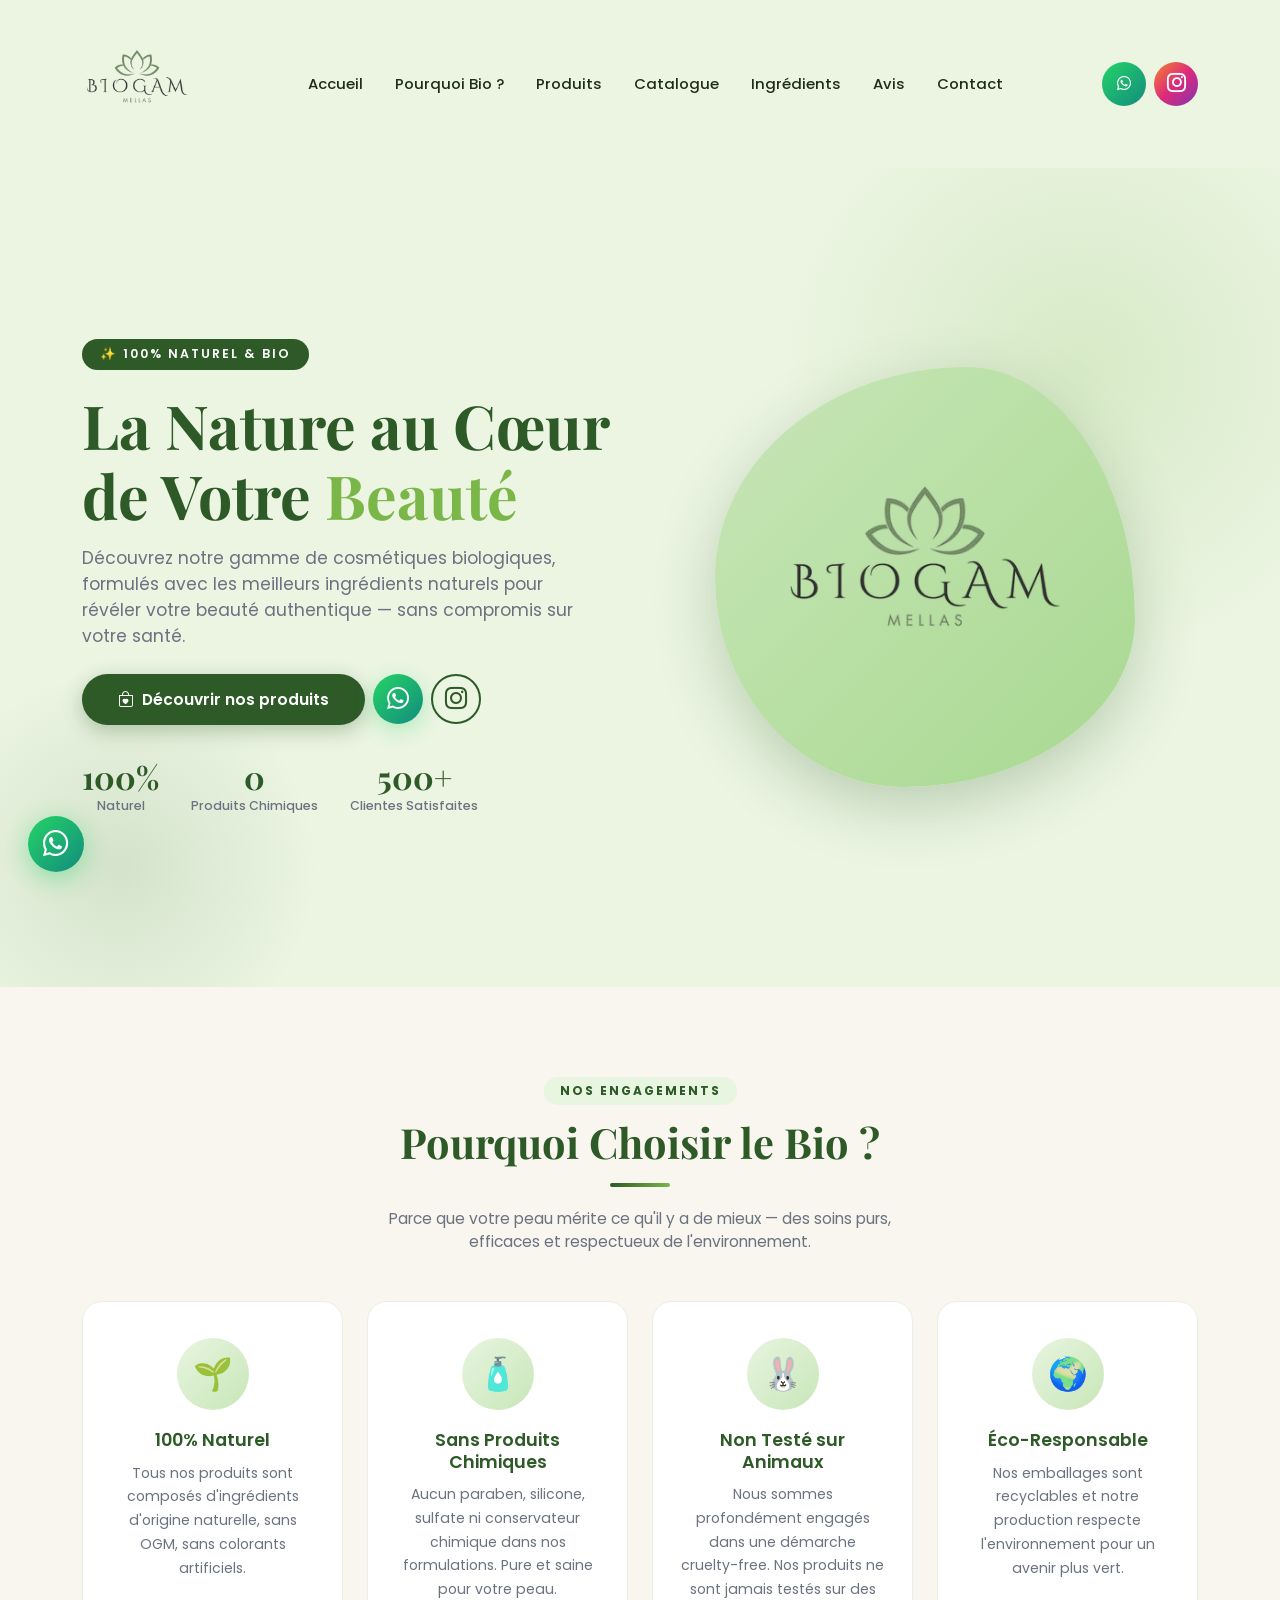
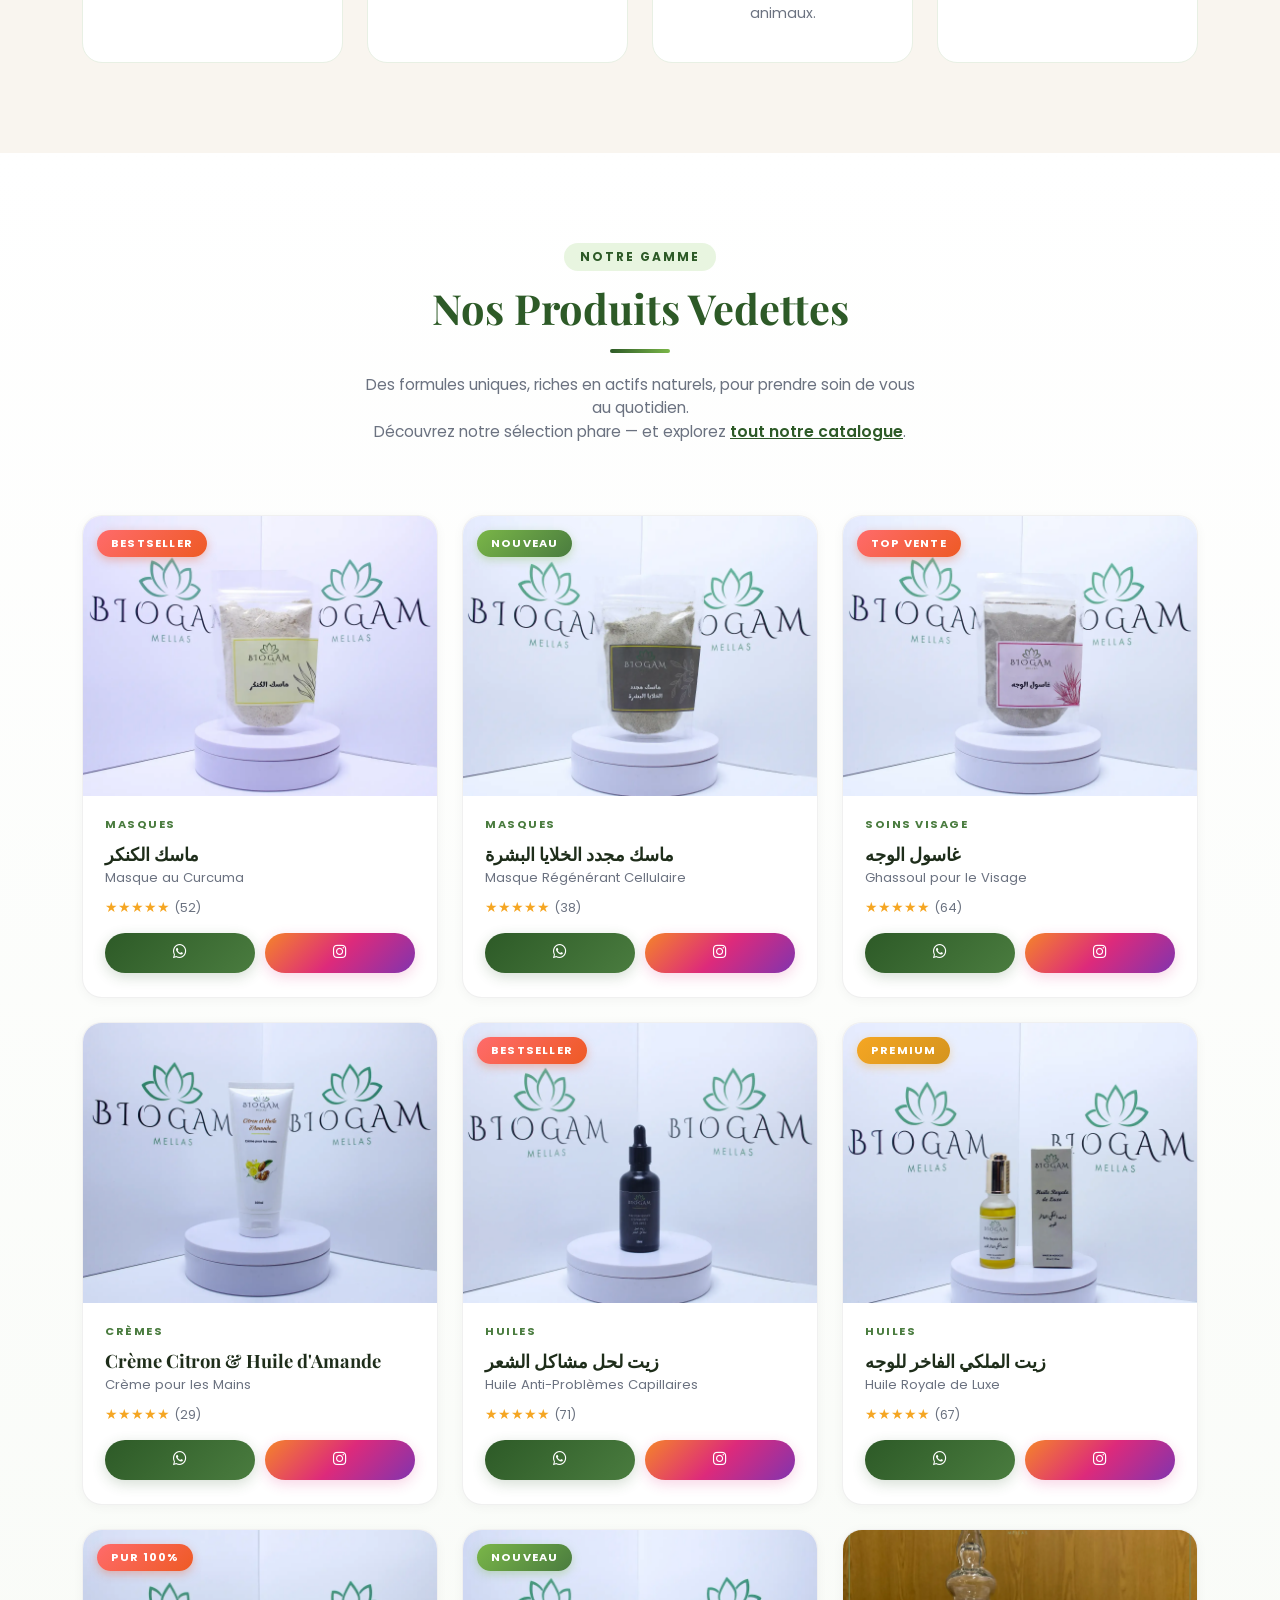
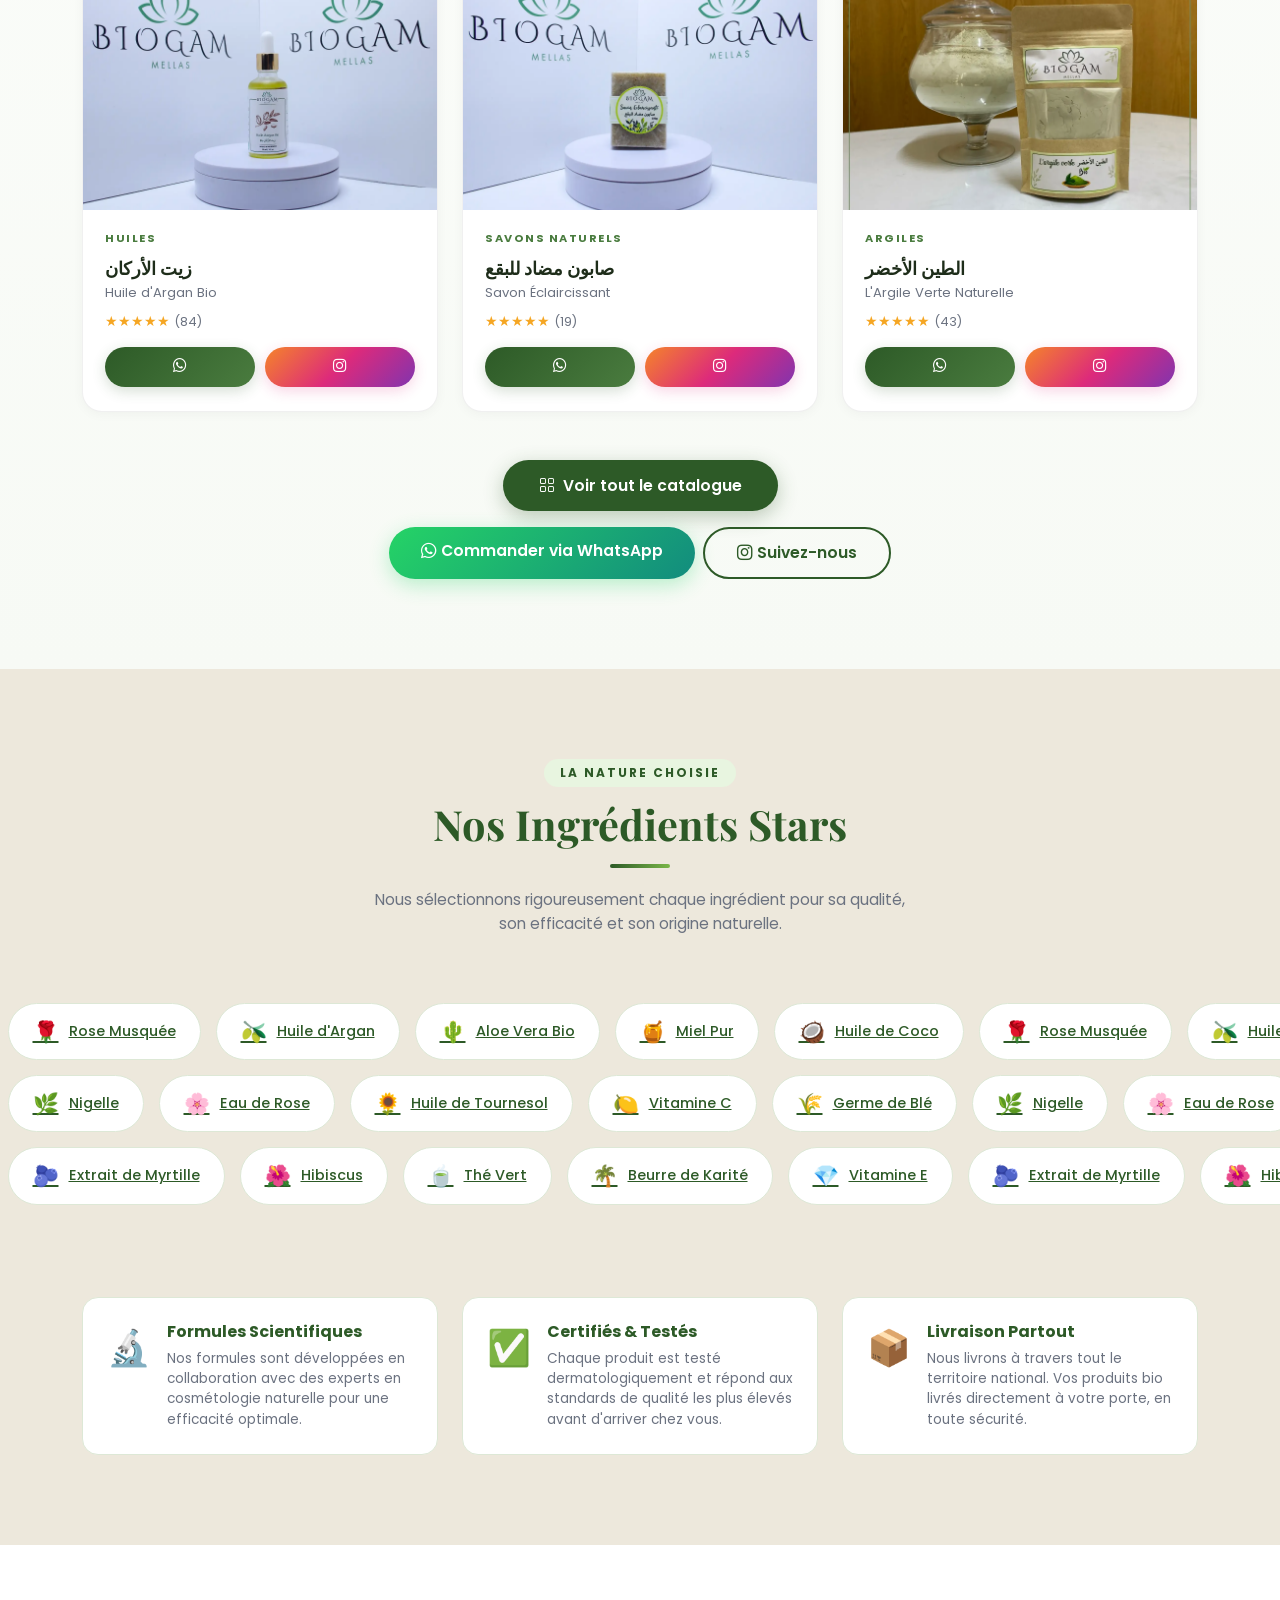
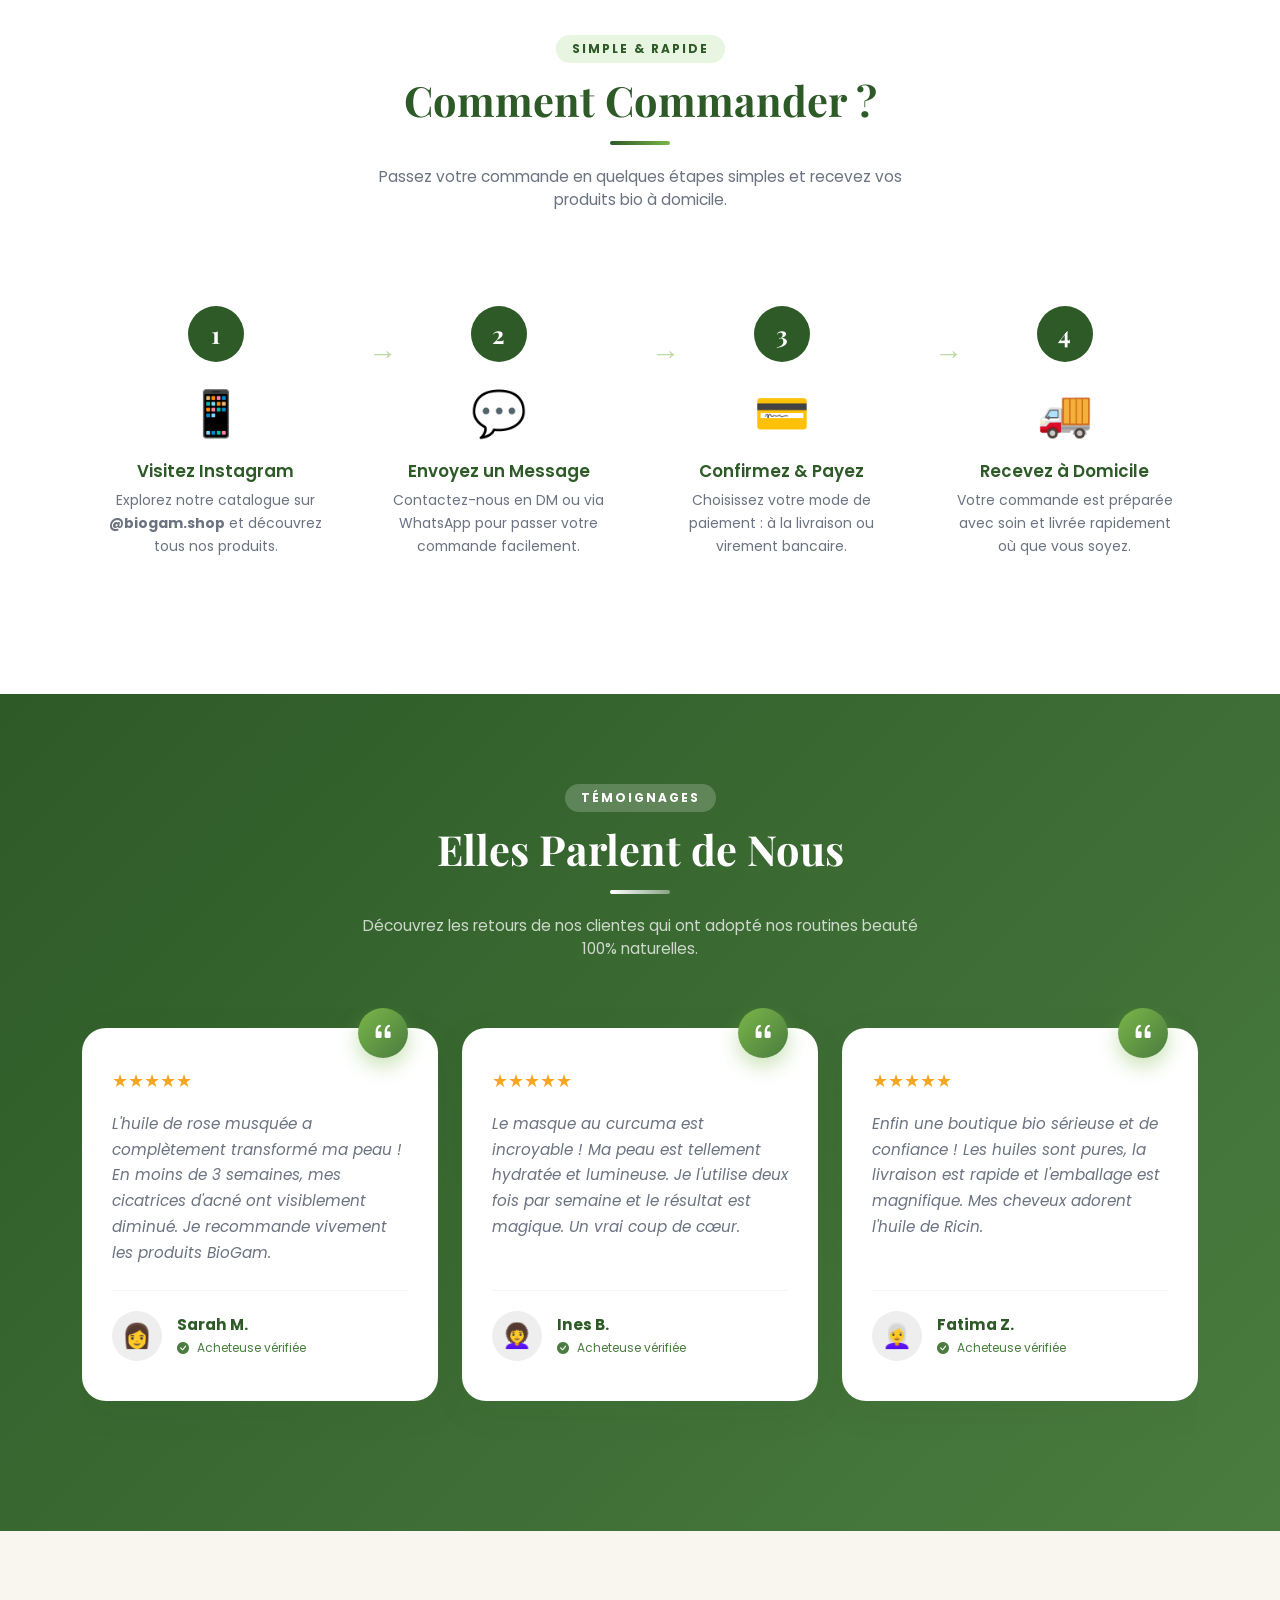
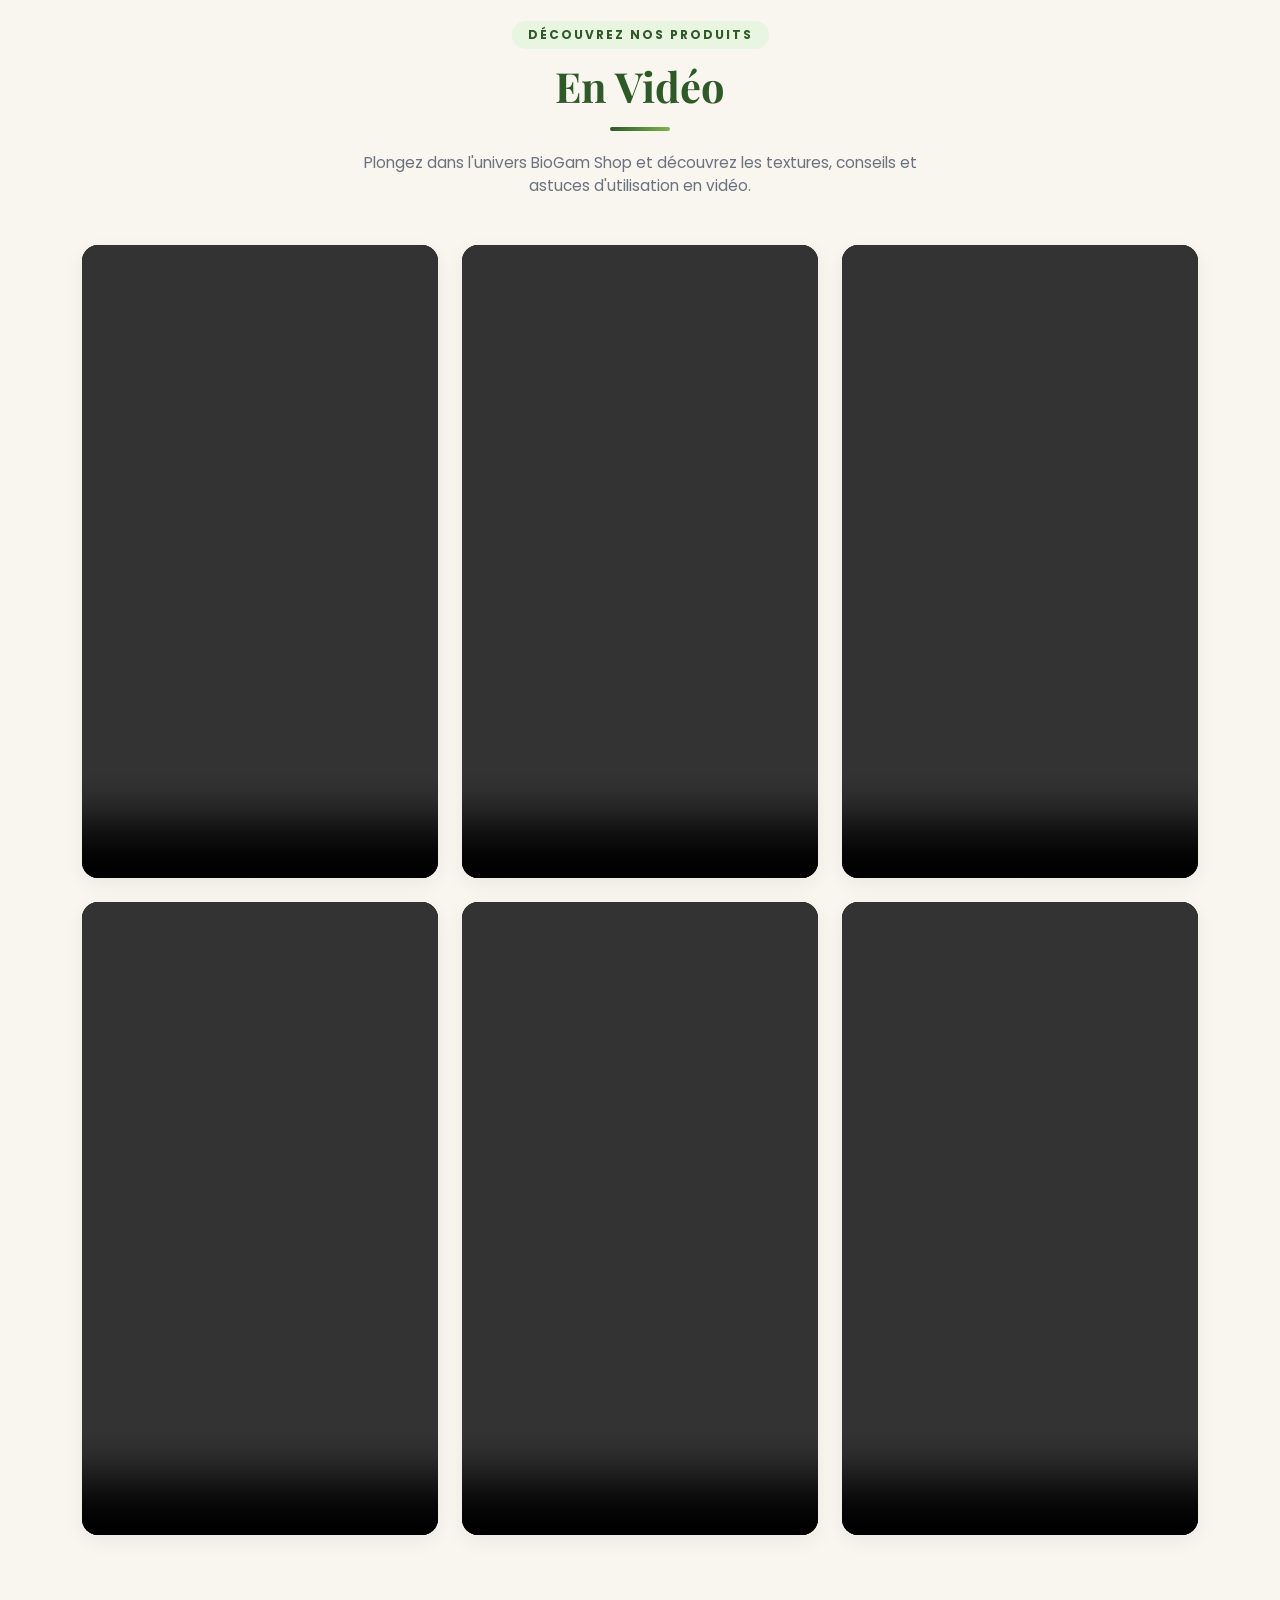
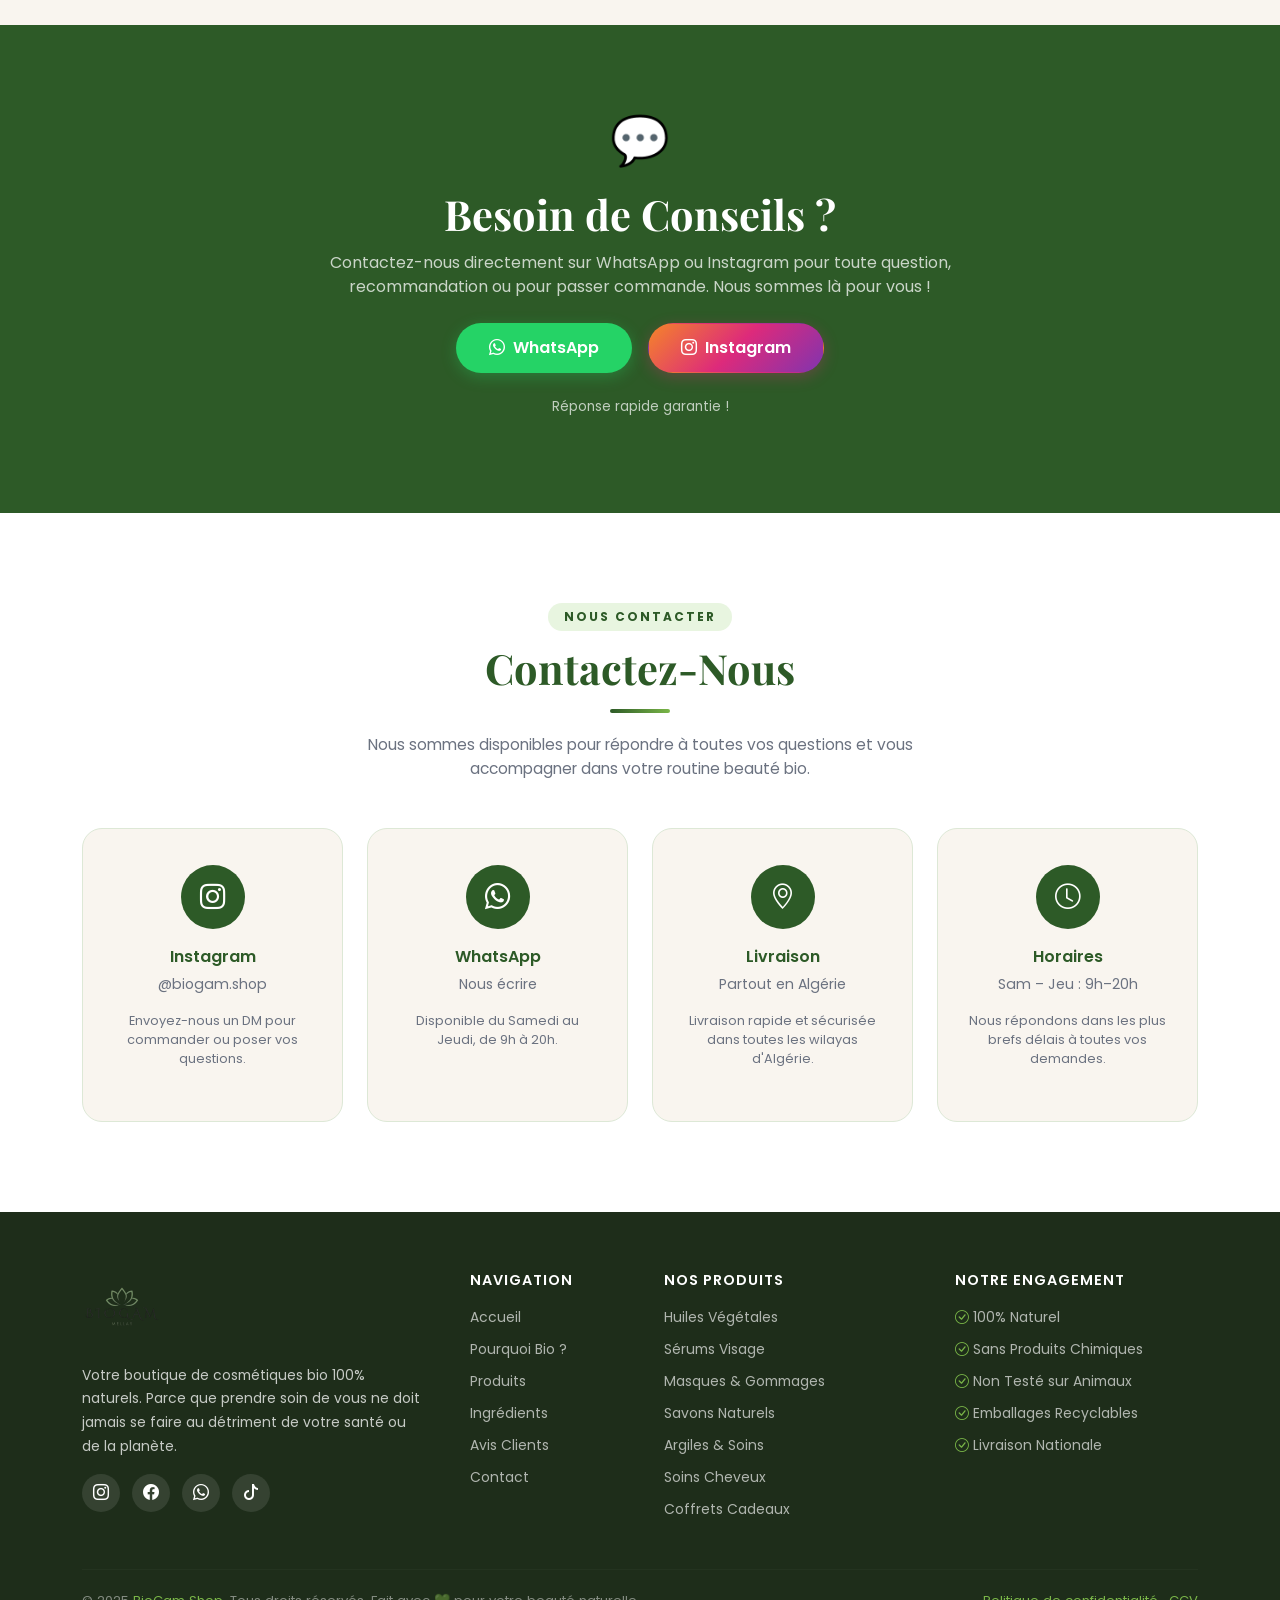
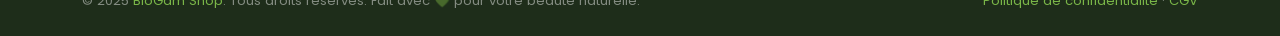
==== commit ac5134f6: "cccc" ====
--- a/index.html
+++ b/index.html
@@ -291,6 +291,77 @@
         </div>
       </div>
 
+      <!-- 7 – Huile d'Argan Bio -->
+      <div class="col-6 col-lg-4 fade-up product-item" data-category="huiles">
+        <div class="product-card-v2">
+          <div class="product-img-wrap">
+            <img src="assets/images/product/Huile d'Argan Bio زيت الأركان.webp" alt="Huile d'Argan Bio">
+            <div class="product-overlay">
+              <a href="https://wa.me/213000000000" target="_blank" class="overlay-btn"><i class="bi bi-whatsapp"></i></a>
+              <a href="https://www.instagram.com/biogam.shop/" target="_blank" class="overlay-btn"><i class="bi bi-instagram"></i></a>
+            </div>
+            <span class="product-badge badge-hot">Pur 100%</span>
+          </div>
+          <div class="product-info">
+            <span class="product-category">Huiles</span>
+            <h5 class="product-name">زيت الأركان</h5>
+            <p class="product-name-sub">Huile d'Argan Bio</p>
+            <div class="product-rating">★★★★★ <span>(84)</span></div>
+            <div class="product-footer">
+              <a href="https://wa.me/213000000000" target="_blank" class="btn-commander" title="Commander via WhatsApp"><i class="bi bi-whatsapp"></i></a>
+              <a href="https://www.instagram.com/biogam.shop/" target="_blank" class="btn-insta-card" title="Voir sur Instagram"><i class="bi bi-instagram"></i></a>
+            </div>
+          </div>
+        </div>
+      </div>
+
+      <!-- 8 – Savon Éclaircissant -->
+      <div class="col-6 col-lg-4 fade-up product-item" data-category="savons" style="transition-delay:.1s">
+        <div class="product-card-v2">
+          <div class="product-img-wrap">
+            <img src="assets/images/product/Savon Eclaircissante صابون مضاد للبقع.webp" alt="Savon Éclaircissant">
+            <div class="product-overlay">
+              <a href="https://wa.me/213000000000" target="_blank" class="overlay-btn"><i class="bi bi-whatsapp"></i></a>
+              <a href="https://www.instagram.com/biogam.shop/" target="_blank" class="overlay-btn"><i class="bi bi-instagram"></i></a>
+            </div>
+            <span class="product-badge badge-new">Nouveau</span>
+          </div>
+          <div class="product-info">
+            <span class="product-category">Savons Naturels</span>
+            <h5 class="product-name">صابون مضاد للبقع</h5>
+            <p class="product-name-sub">Savon Éclaircissant</p>
+            <div class="product-rating">★★★★★ <span>(19)</span></div>
+            <div class="product-footer">
+              <a href="https://wa.me/213000000000" target="_blank" class="btn-commander" title="Commander via WhatsApp"><i class="bi bi-whatsapp"></i></a>
+              <a href="https://www.instagram.com/biogam.shop/" target="_blank" class="btn-insta-card" title="Voir sur Instagram"><i class="bi bi-instagram"></i></a>
+            </div>
+          </div>
+        </div>
+      </div>
+
+      <!-- 9 – Argile Verte -->
+      <div class="col-6 col-lg-4 fade-up product-item" data-category="argiles" style="transition-delay:.2s">
+        <div class="product-card-v2">
+          <div class="product-img-wrap">
+            <img src="assets/images/product/الطين الأخضر Largile vert.webp" alt="Argile Verte">
+            <div class="product-overlay">
+              <a href="https://wa.me/213000000000" target="_blank" class="overlay-btn"><i class="bi bi-whatsapp"></i></a>
+              <a href="https://www.instagram.com/biogam.shop/" target="_blank" class="overlay-btn"><i class="bi bi-instagram"></i></a>
+            </div>
+          </div>
+          <div class="product-info">
+            <span class="product-category">Argiles</span>
+            <h5 class="product-name">الطين الأخضر</h5>
+            <p class="product-name-sub">L'Argile Verte Naturelle</p>
+            <div class="product-rating">★★★★★ <span>(43)</span></div>
+            <div class="product-footer">
+              <a href="https://wa.me/213000000000" target="_blank" class="btn-commander" title="Commander via WhatsApp"><i class="bi bi-whatsapp"></i></a>
+              <a href="https://www.instagram.com/biogam.shop/" target="_blank" class="btn-insta-card" title="Voir sur Instagram"><i class="bi bi-instagram"></i></a>
+            </div>
+          </div>
+        </div>
+      </div>
+
     </div>
 
     <div class="text-center mt-5 fade-up">
@@ -317,28 +388,61 @@
       <h2 class="section-title">Nos Ingrédients Stars</h2>
       <div class="divider"></div>
       <p class="section-sub">Nous sélectionnons rigoureusement chaque ingrédient pour sa qualité, son efficacité et son origine naturelle.</p>
-    </div>
-    <div class="text-center mt-4 fade-up">
-      <a class="ingr-pill"><span>🌹</span> Rose Musquée</a>
-      <a class="ingr-pill"><span>🫒</span> Huile d'Argan</a>
-      <a class="ingr-pill"><span>🌵</span> Aloe Vera Bio</a>
-      <a class="ingr-pill"><span>🍯</span> Miel Pur</a>
-      <a class="ingr-pill"><span>🥥</span> Huile de Coco</a>
-      <a class="ingr-pill"><span>🌿</span> Nigelle</a>
-      <a class="ingr-pill"><span>🌸</span> Eau de Rose</a>
-      <a class="ingr-pill"><span>🌻</span> Huile de Tournesol</a>
-      <a class="ingr-pill"><span>🍋</span> Vitamine C</a>
-      <a class="ingr-pill"><span>🌾</span> Germe de Blé</a>
-      <a class="ingr-pill"><span>🫐</span> Extrait de Myrtille</a>
-      <a class="ingr-pill"><span>🌺</span> Hibiscus</a>
-      <a class="ingr-pill"><span>🍵</span> Thé Vert</a>
-      <a class="ingr-pill"><span>🌴</span> Beurre de Karité</a>
-      <a class="ingr-pill"><span>💎</span> Vitamine E</a>
-    </div>
-
+    </div> <!-- Closes Title text-center mb-5 -->
+  </div> <!-- Closes original Container -->
+
+  <div class="ingr-wrapper fade-up">
+    <!-- Line 1: Moving Left -->
+    <div class="ingr-row">
+      <div class="ingr-track">
+        <a class="ingr-pill"><span>🌹</span> Rose Musquée</a>
+        <a class="ingr-pill"><span>🫒</span> Huile d'Argan</a>
+        <a class="ingr-pill"><span>🌵</span> Aloe Vera Bio</a>
+        <a class="ingr-pill"><span>🍯</span> Miel Pur</a>
+        <a class="ingr-pill"><span>🥥</span> Huile de Coco</a>
+        <a class="ingr-pill"><span>🌹</span> Rose Musquée</a>
+        <a class="ingr-pill"><span>🫒</span> Huile d'Argan</a>
+        <a class="ingr-pill"><span>🌵</span> Aloe Vera Bio</a>
+        <a class="ingr-pill"><span>🍯</span> Miel Pur</a>
+        <a class="ingr-pill"><span>🥥</span> Huile de Coco</a>
+      </div>
+    </div>
+    <!-- Line 2: Moving Right -->
+    <div class="ingr-row">
+      <div class="ingr-track">
+        <a class="ingr-pill"><span>🌿</span> Nigelle</a>
+        <a class="ingr-pill"><span>🌸</span> Eau de Rose</a>
+        <a class="ingr-pill"><span>🌻</span> Huile de Tournesol</a>
+        <a class="ingr-pill"><span>🍋</span> Vitamine C</a>
+        <a class="ingr-pill"><span>🌾</span> Germe de Blé</a>
+        <a class="ingr-pill"><span>🌿</span> Nigelle</a>
+        <a class="ingr-pill"><span>🌸</span> Eau de Rose</a>
+        <a class="ingr-pill"><span>🌻</span> Huile de Tournesol</a>
+        <a class="ingr-pill"><span>🍋</span> Vitamine C</a>
+        <a class="ingr-pill"><span>🌾</span> Germe de Blé</a>
+      </div>
+    </div>
+    <!-- Line 3: Moving Left -->
+    <div class="ingr-row">
+      <div class="ingr-track">
+        <a class="ingr-pill"><span>🫐</span> Extrait de Myrtille</a>
+        <a class="ingr-pill"><span>🌺</span> Hibiscus</a>
+        <a class="ingr-pill"><span>🍵</span> Thé Vert</a>
+        <a class="ingr-pill"><span>🌴</span> Beurre de Karité</a>
+        <a class="ingr-pill"><span>💎</span> Vitamine E</a>
+        <a class="ingr-pill"><span>🫐</span> Extrait de Myrtille</a>
+        <a class="ingr-pill"><span>🌺</span> Hibiscus</a>
+        <a class="ingr-pill"><span>🍵</span> Thé Vert</a>
+        <a class="ingr-pill"><span>🌴</span> Beurre de Karité</a>
+        <a class="ingr-pill"><span>💎</span> Vitamine E</a>
+      </div>
+    </div>
+  </div>
+
+  <div class="container">
     <div class="row g-4 mt-5">
       <div class="col-md-4 fade-up">
-        <div class="d-flex align-items-start gap-3 bg-white rounded-4 p-4 border" style="border-color:#dde8d6!important;">
+        <div class="d-flex align-items-start gap-3 bg-white rounded-4 p-4 border h-100" style="border-color:#dde8d6!important;">
           <div style="font-size:2.2rem;">🔬</div>
           <div>
             <h6 style="color:var(--green-dark);font-weight:700;">Formules Scientifiques</h6>
@@ -347,7 +451,7 @@
         </div>
       </div>
       <div class="col-md-4 fade-up" style="transition-delay:.1s">
-        <div class="d-flex align-items-start gap-3 bg-white rounded-4 p-4 border" style="border-color:#dde8d6!important;">
+        <div class="d-flex align-items-start gap-3 bg-white rounded-4 p-4 border h-100" style="border-color:#dde8d6!important;">
           <div style="font-size:2.2rem;">✅</div>
           <div>
             <h6 style="color:var(--green-dark);font-weight:700;">Certifiés & Testés</h6>
@@ -356,7 +460,7 @@
         </div>
       </div>
       <div class="col-md-4 fade-up" style="transition-delay:.2s">
-        <div class="d-flex align-items-start gap-3 bg-white rounded-4 p-4 border" style="border-color:#dde8d6!important;">
+        <div class="d-flex align-items-start gap-3 bg-white rounded-4 p-4 border h-100" style="border-color:#dde8d6!important;">
           <div style="font-size:2.2rem;">📦</div>
           <div>
             <h6 style="color:var(--green-dark);font-weight:700;">Livraison Partout</h6>
@@ -365,7 +469,7 @@
         </div>
       </div>
     </div>
-  </div>
+  </div> <!-- This closes the new container -->
 </section>
 
 <!-- ═══════════════════════ HOW IT WORKS ═══════════════════════ -->
@@ -640,7 +744,8 @@
           <li><a href="#">Huiles Végétales</a></li>
           <li><a href="#">Sérums Visage</a></li>
           <li><a href="#">Masques & Gommages</a></li>
-          <li><a href="#">Eaux Florales</a></li>
+          <li><a href="#">Savons Naturels</a></li>
+          <li><a href="#">Argiles & Soins</a></li>
           <li><a href="#">Soins Cheveux</a></li>
           <li><a href="#">Coffrets Cadeaux</a></li>
         </ul>
--- a/assets/css/style.css
+++ b/assets/css/style.css
@@ -531,7 +531,7 @@
   font-size: .9rem;
   font-weight: 500;
   color: var(--green-dark);
-  margin: 6px;
+  margin: 0;
   transition: all .25s;
 }
 .ingr-pill:hover {
@@ -541,6 +541,56 @@
   transform: scale(1.05);
 }
 .ingr-pill span { font-size: 1.3rem; }
+
+/* Marquee Animation */
+.ingr-wrapper {
+  overflow: hidden;
+  padding: 20px 0;
+  display: flex;
+  flex-direction: column;
+  gap: 15px;
+}
+
+.ingr-row {
+  display: flex;
+  overflow: hidden;
+  user-select: none;
+  width: 100%;
+}
+
+.ingr-track {
+  display: flex;
+  gap: 15px;
+  flex-shrink: 0;
+  min-width: max-content;
+  padding: 0 7.5px;
+}
+
+.ingr-row:nth-child(odd) .ingr-track {
+  animation: marquee 40s linear infinite;
+}
+
+.ingr-row:nth-child(even) .ingr-track {
+  animation: marquee-reverse 40s linear infinite;
+}
+
+.ingr-wrapper:hover .ingr-track {
+  animation-play-state: paused;
+}
+
+@keyframes marquee {
+  from { transform: translateX(0); }
+  to { transform: translateX(calc(-50% - 7.5px)); }
+}
+
+@keyframes marquee-reverse {
+  from { transform: translateX(calc(-50% - 7.5px)); }
+  to { transform: translateX(0); }
+}
+
+@media (max-width: 768px) {
+  .ingr-track { animation-duration: 25s !important; }
+}
 
 /* ───── HOW IT WORKS ───── */
 .steps-section { padding: 90px 0; background: #fff; }
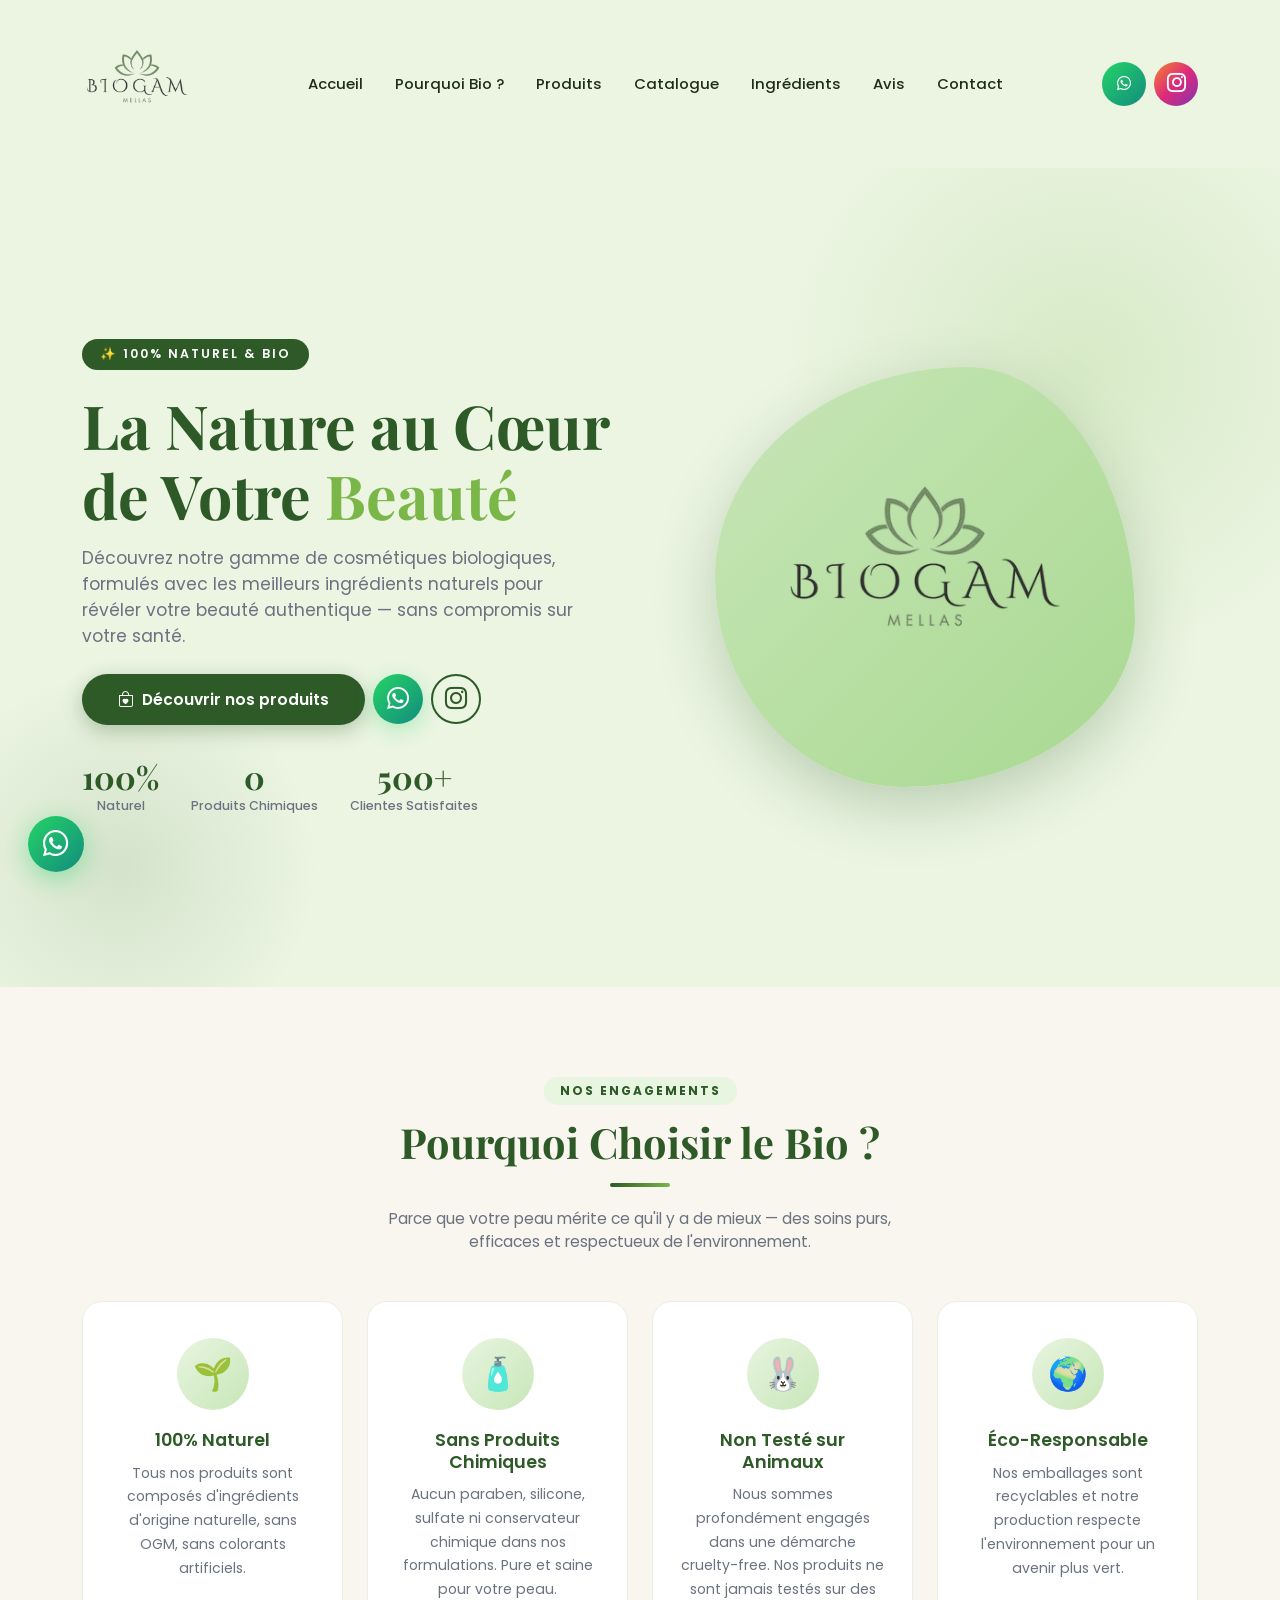
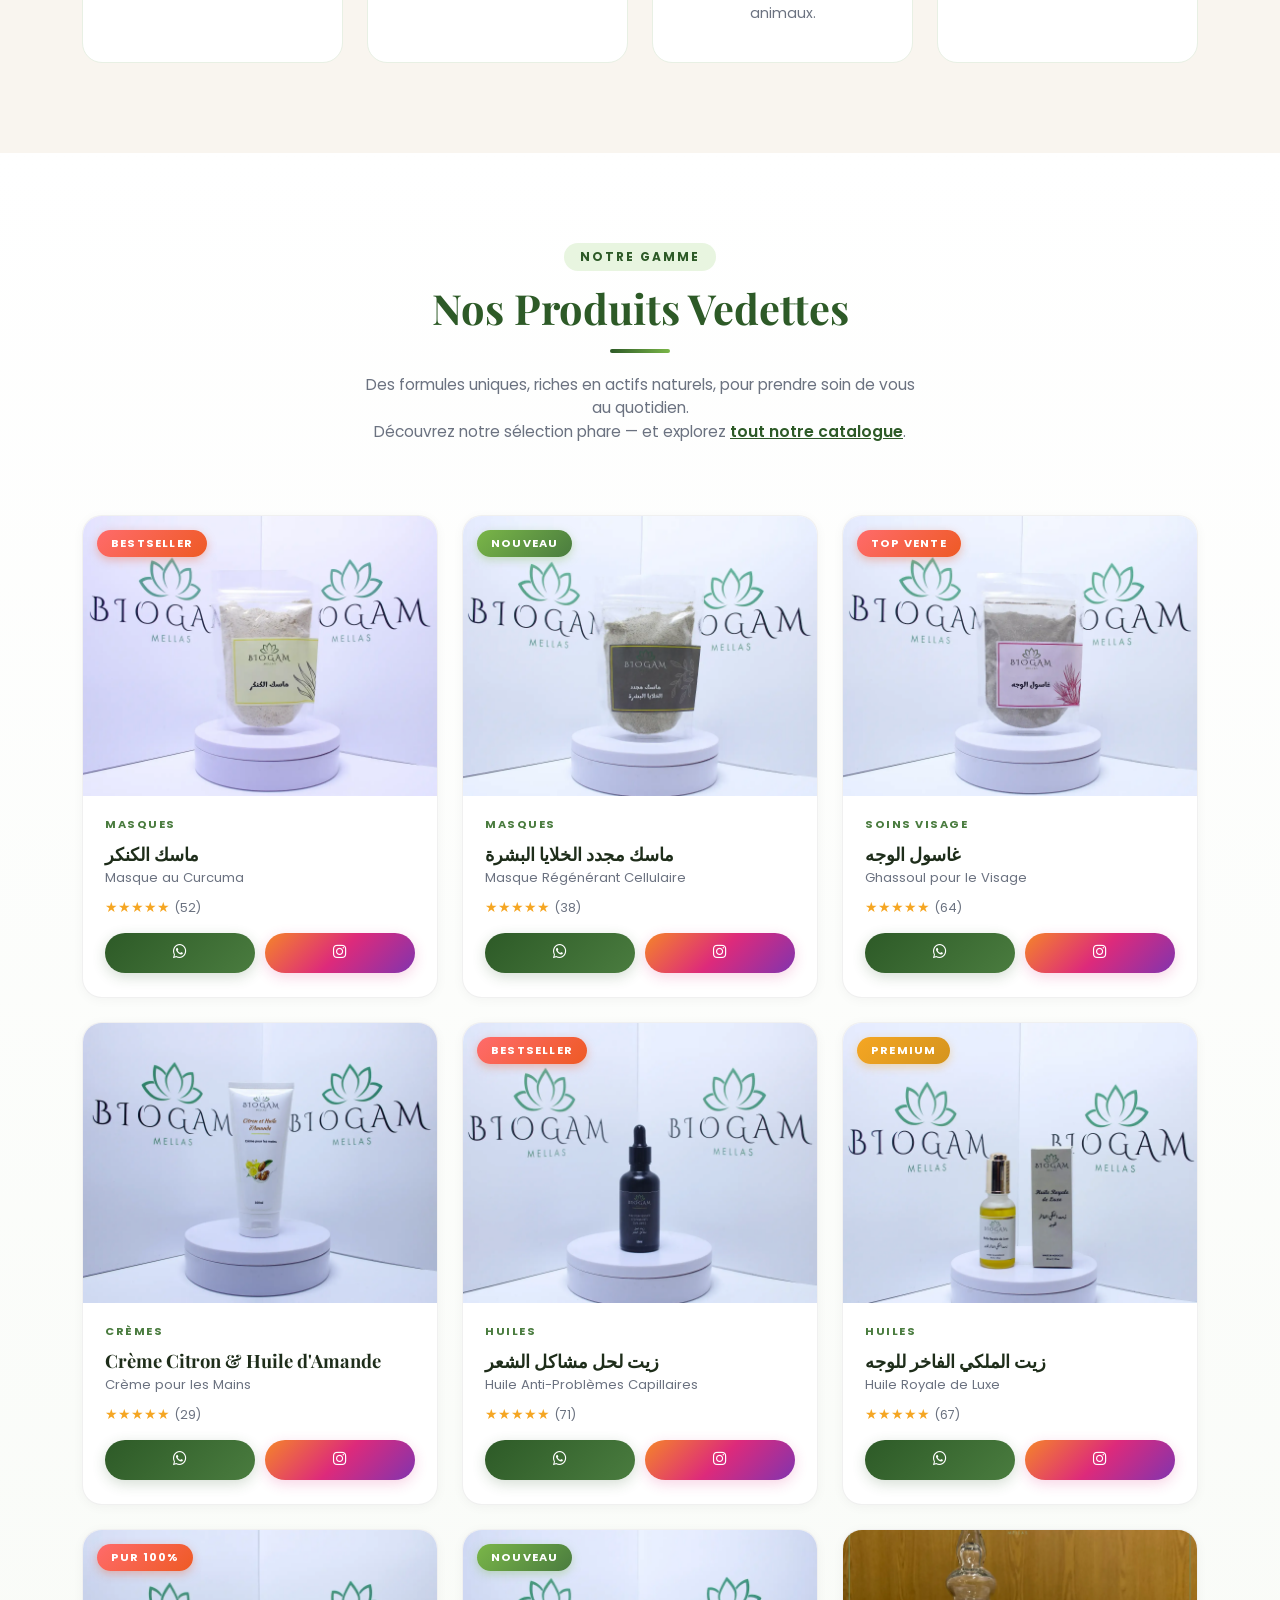
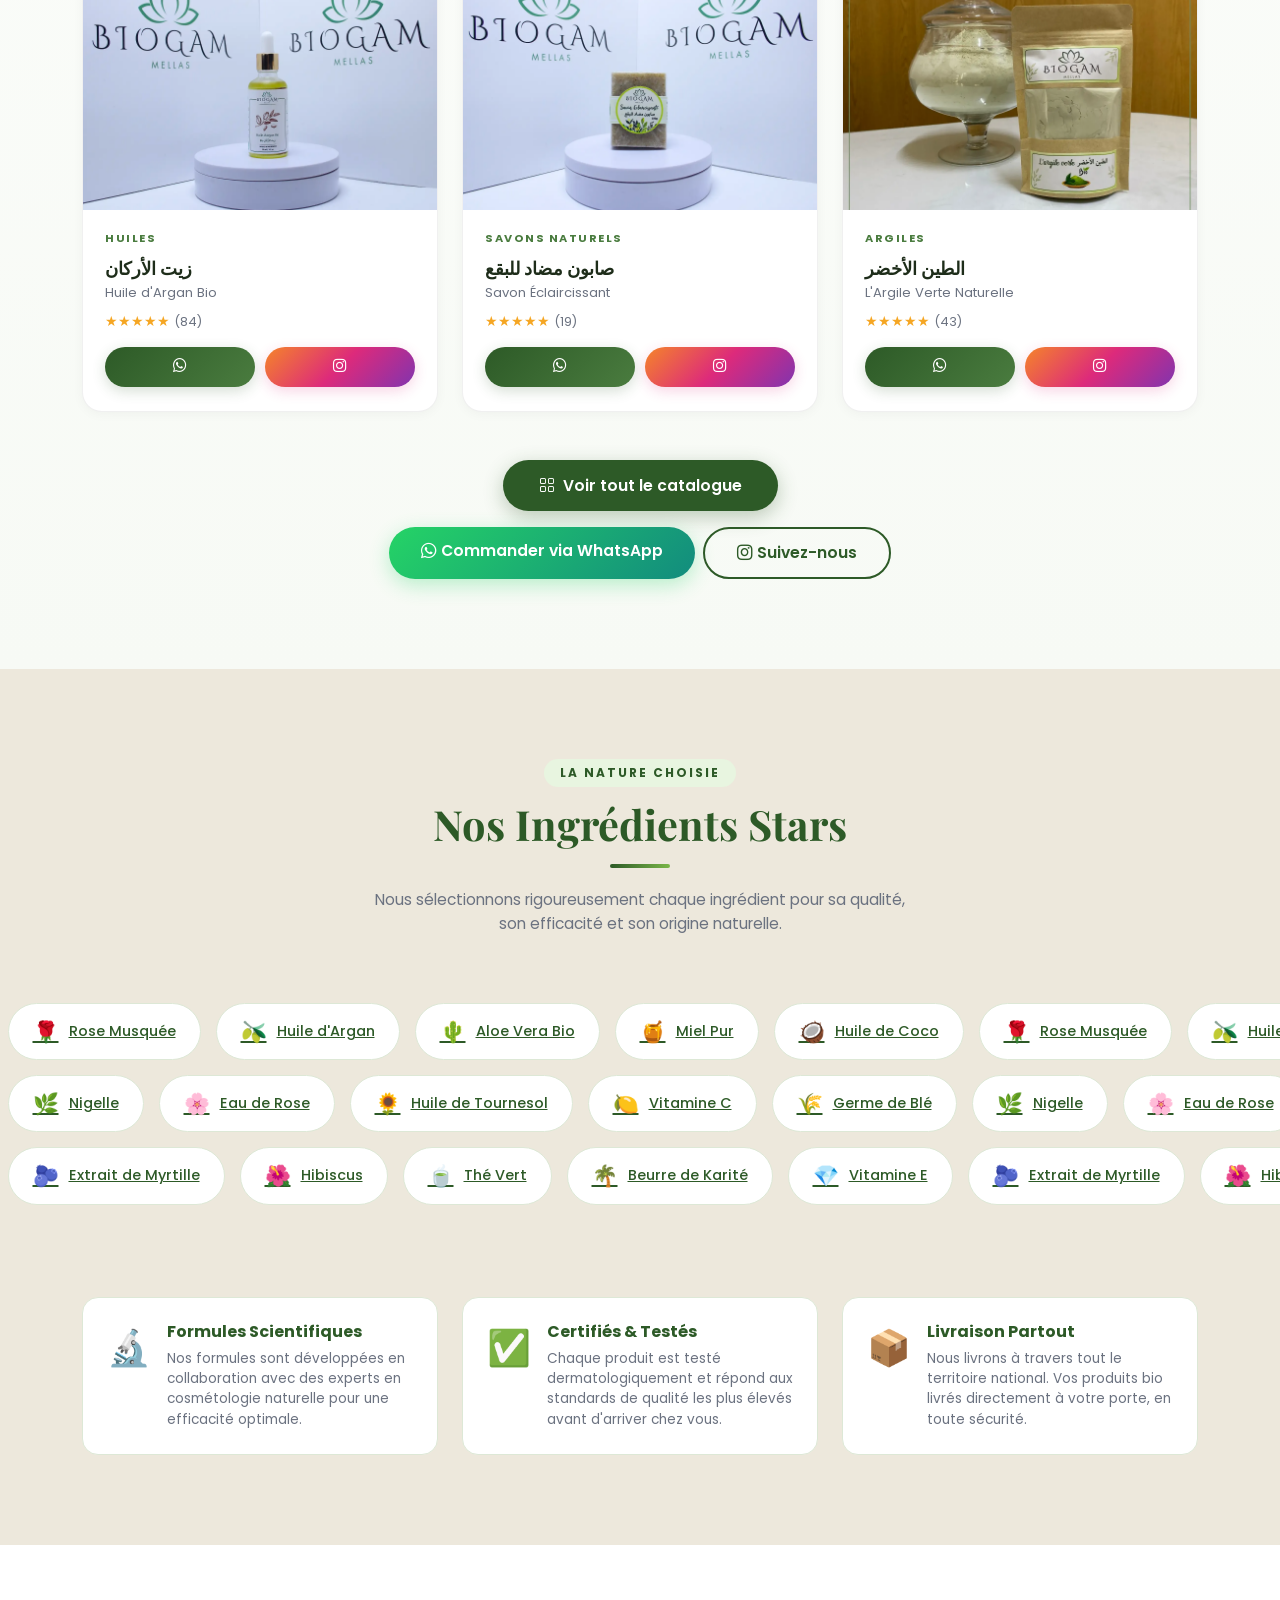
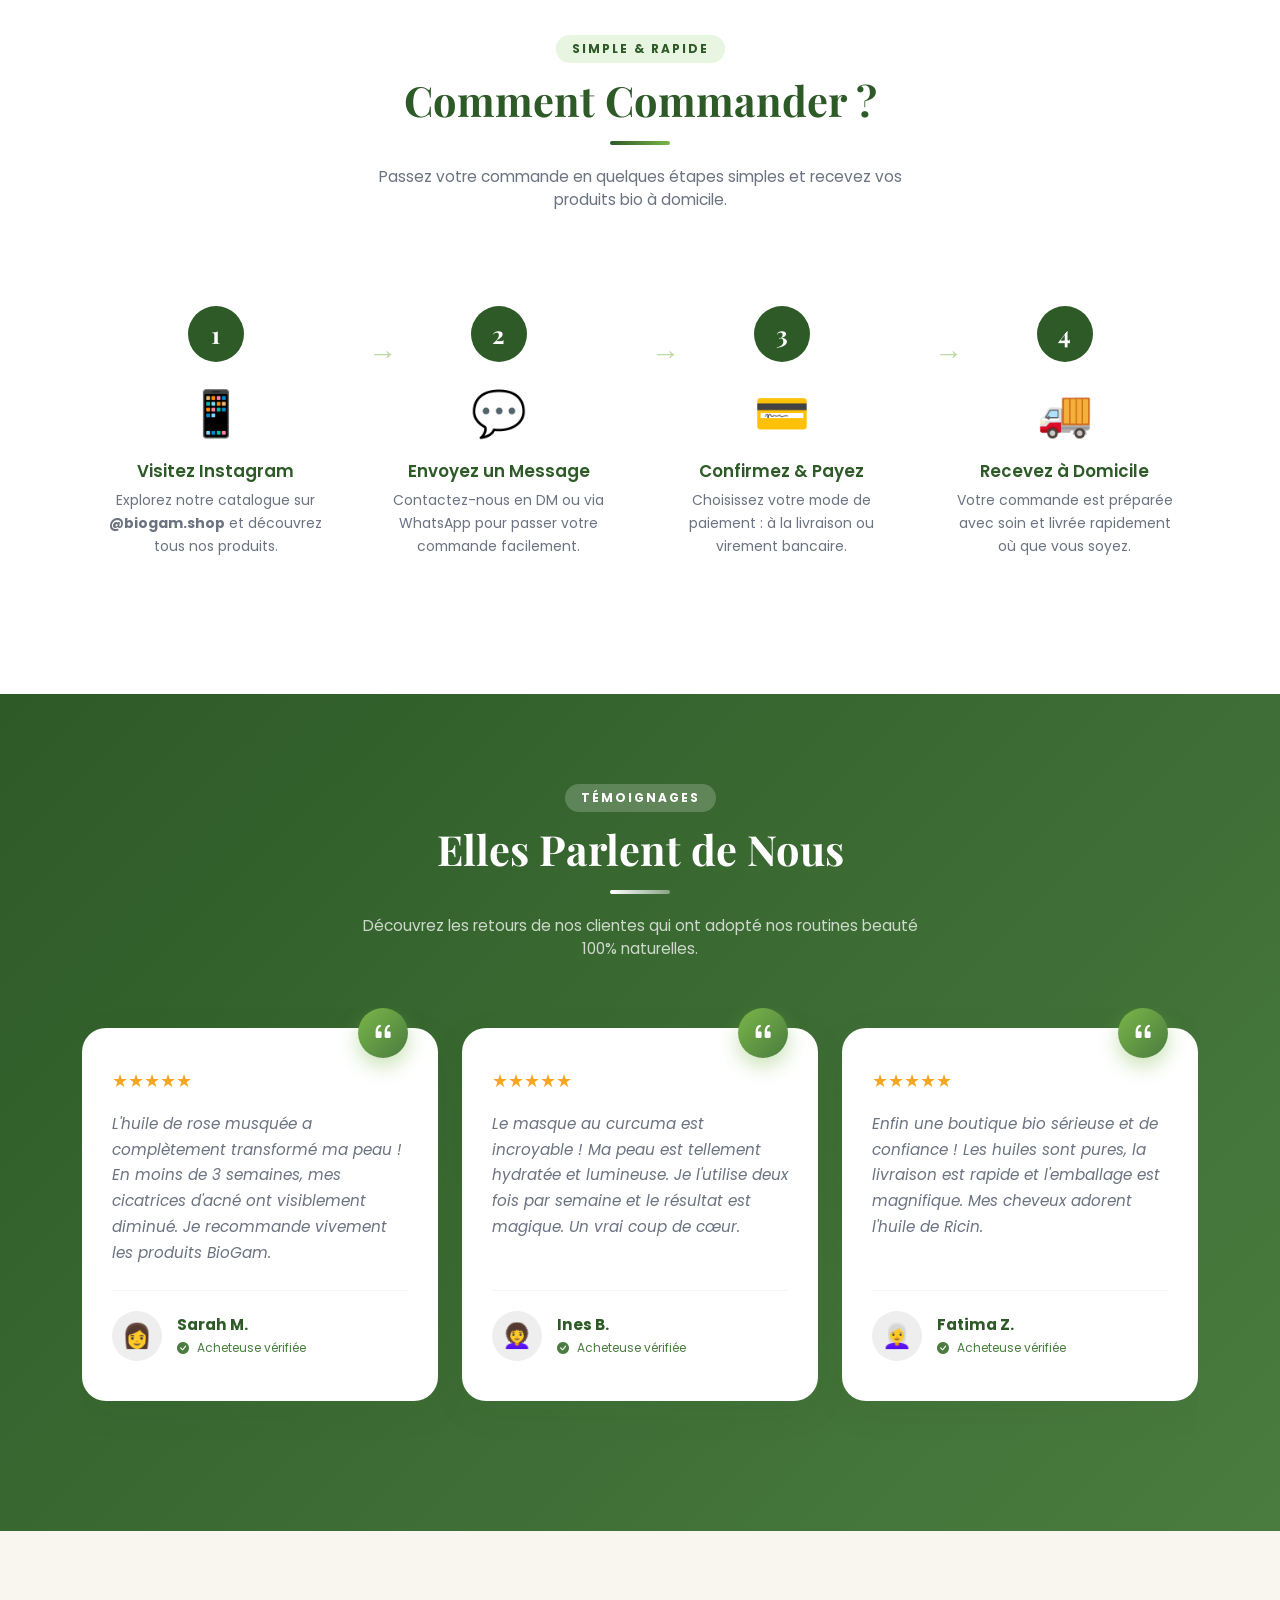
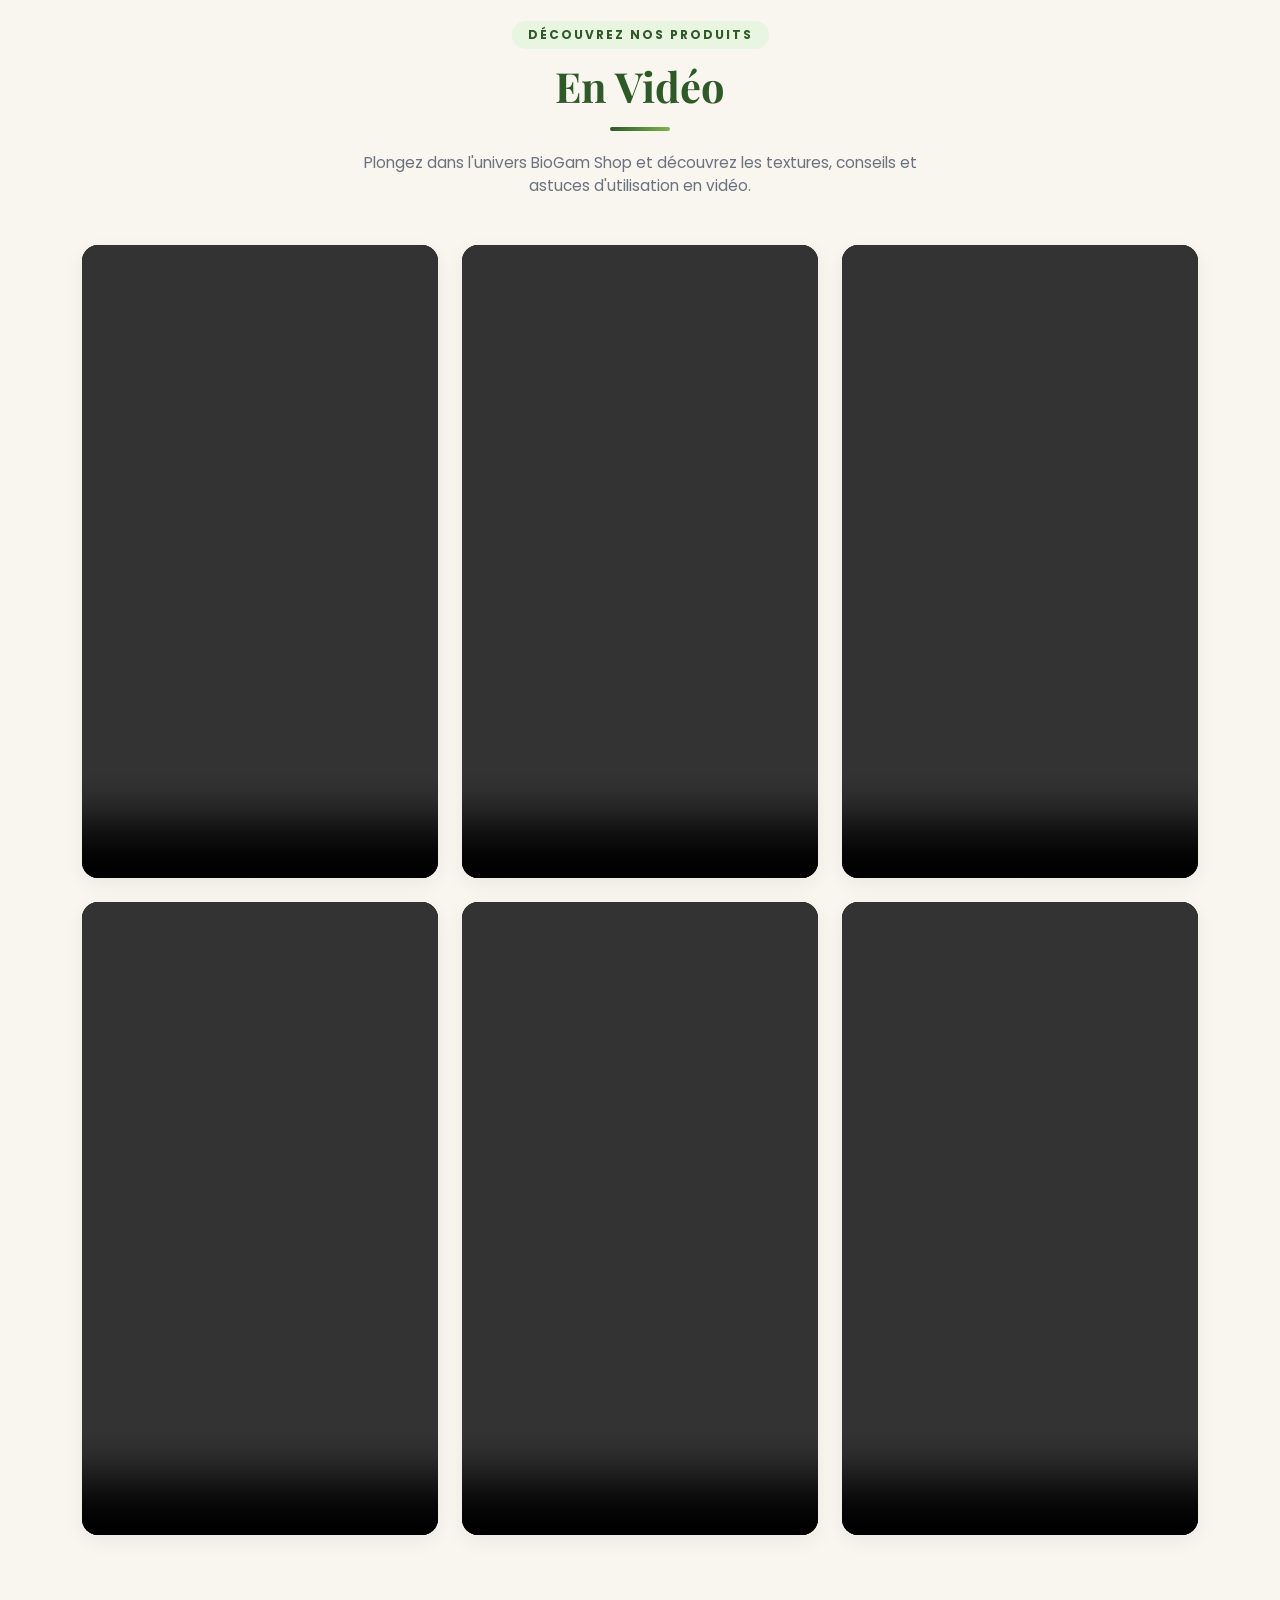
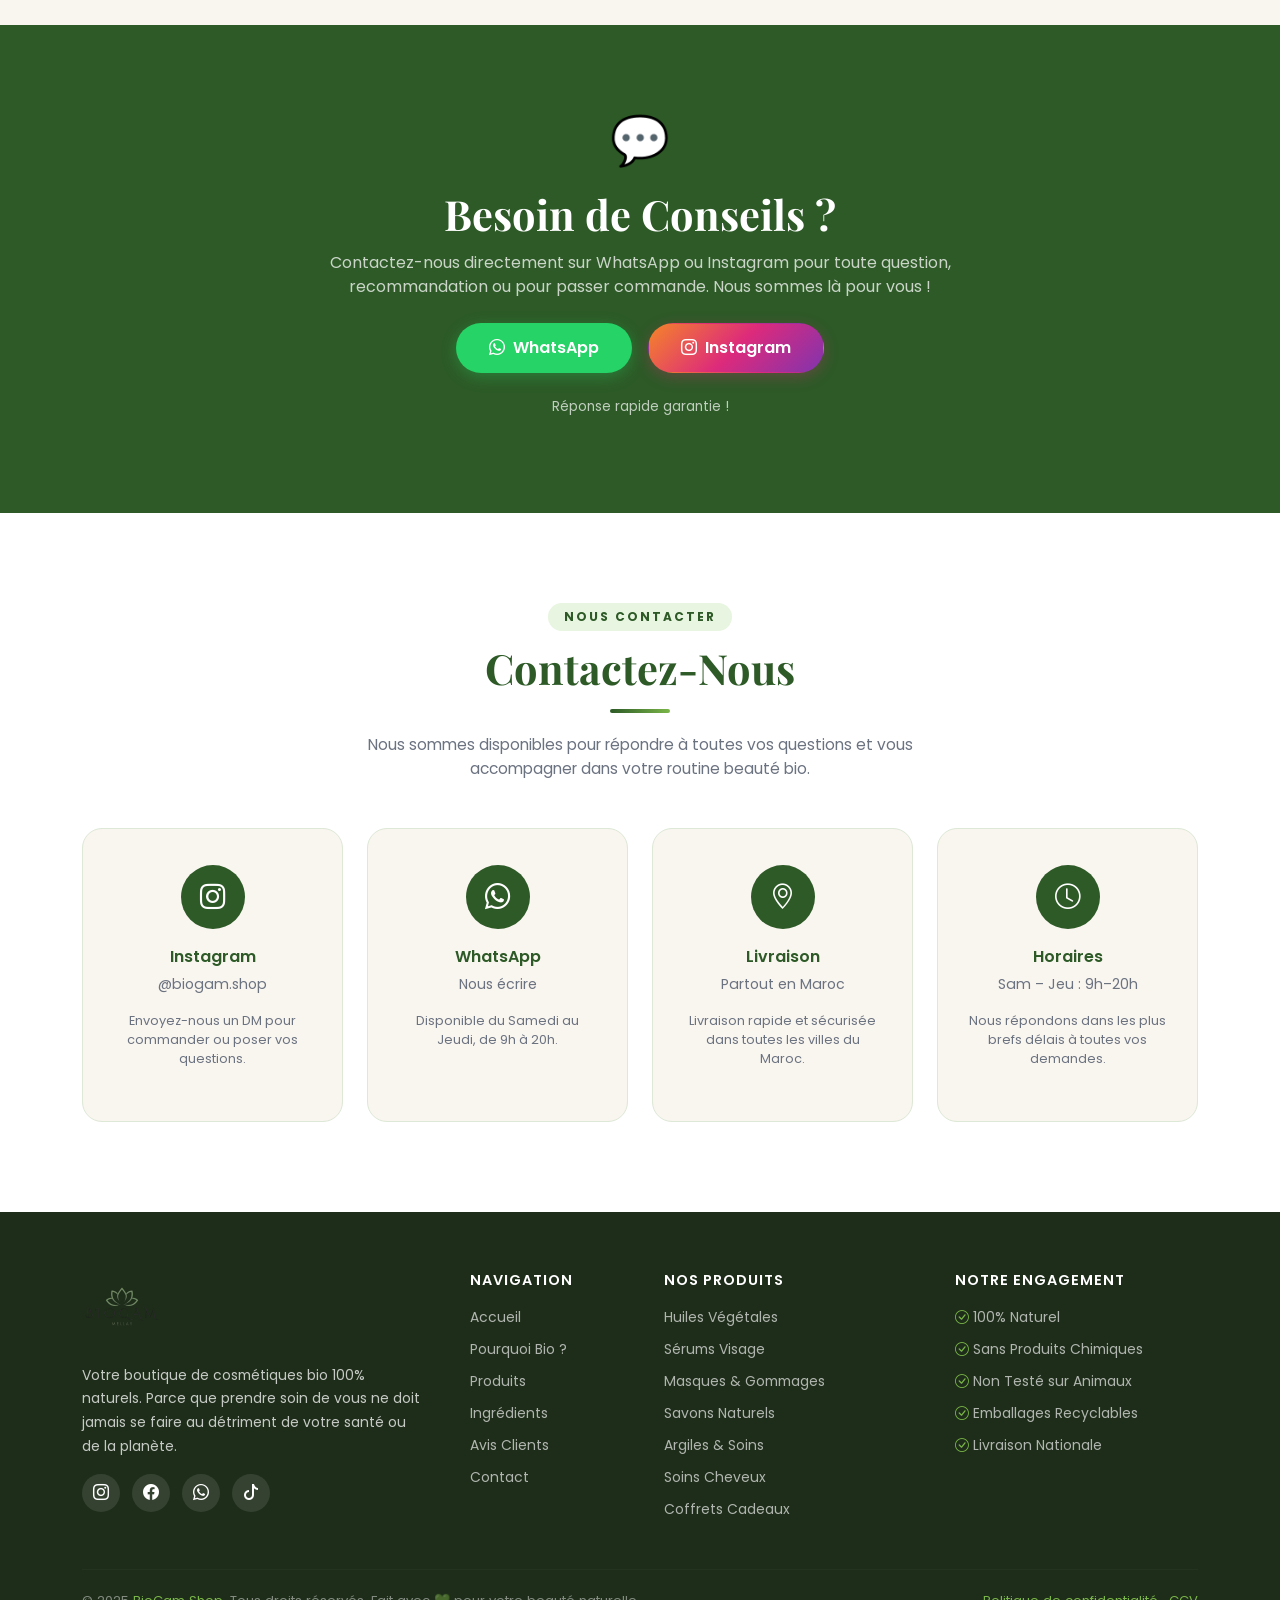
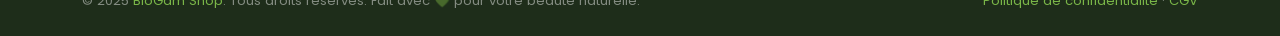
==== commit 4820d680: "llllll" ====
--- a/index.html
+++ b/index.html
@@ -1,790 +1,884 @@
 <!DOCTYPE html>
 <html lang="fr">
+
 <head>
   <meta charset="UTF-8" />
-  <meta name="viewport" content="width=device-width, initial-scale=1.0"/>
+  <meta name="viewport" content="width=device-width, initial-scale=1.0" />
   <title>BioGam Shop – Cosmétiques Bio Naturels</title>
 
   <!-- Bootstrap 5 -->
-  <link href="https://cdn.jsdelivr.net/npm/bootstrap@5.3.3/dist/css/bootstrap.min.css" rel="stylesheet"/>
+  <link href="https://cdn.jsdelivr.net/npm/bootstrap@5.3.3/dist/css/bootstrap.min.css" rel="stylesheet" />
   <!-- Bootstrap Icons -->
-  <link href="https://cdn.jsdelivr.net/npm/bootstrap-icons@1.11.3/font/bootstrap-icons.min.css" rel="stylesheet"/>
+  <link href="https://cdn.jsdelivr.net/npm/bootstrap-icons@1.11.3/font/bootstrap-icons.min.css" rel="stylesheet" />
   <!-- Google Fonts -->
-  <link href="https://fonts.googleapis.com/css2?family=Playfair+Display:wght@400;600;700&family=Poppins:wght@300;400;500;600&display=swap" rel="stylesheet"/>
-
-  <link href="assets/css/style.css" rel="stylesheet"/>
+  <link
+    href="https://fonts.googleapis.com/css2?family=Playfair+Display:wght@400;600;700&family=Poppins:wght@300;400;500;600&display=swap"
+    rel="stylesheet" />
+
+  <link href="assets/css/style.css" rel="stylesheet" />
 </head>
+
 <body>
 
-<!-- ═══════════════════════ NAVBAR ═══════════════════════ -->
-<nav class="navbar navbar-expand-lg">
-  <div class="container">
-    <a class="navbar-brand d-flex align-items-center gap-2" href="#">
-      <img src="assets/images/biogam-logo.png" alt="BioGam Shop Logo" id="nav-logo">
-    </a>
-    <button class="navbar-toggler border-0" type="button" data-bs-toggle="collapse" data-bs-target="#navMenu">
-      <span class="navbar-toggler-icon"></span>
-    </button>
-    <div class="collapse navbar-collapse justify-content-center" id="navMenu">
-      <ul class="navbar-nav gap-1 mx-auto">
-        <li class="nav-item"><a class="nav-link active" href="#accueil">Accueil</a></li>
-        <li class="nav-item"><a class="nav-link" href="#pourquoi">Pourquoi Bio ?</a></li>
-        <li class="nav-item"><a class="nav-link" href="#produits">Produits</a></li>
-        <li class="nav-item"><a class="nav-link" href="product.html">Catalogue</a></li>
-        <li class="nav-item"><a class="nav-link" href="#ingredients">Ingrédients</a></li>
-        <li class="nav-item"><a class="nav-link" href="#avis">Avis</a></li>
-        <li class="nav-item"><a class="nav-link" href="#contact">Contact</a></li>
-      </ul>
-    </div>
-    <div class="d-none d-lg-flex align-items-center gap-2">
-      <a href="https://wa.me/213000000000" target="_blank" class="nav-link btn-whatsapp btn-icon-only" title="WhatsApp">
-        <i class="bi bi-whatsapp"></i>
+  <!-- ═══════════════════════ NAVBAR ═══════════════════════ -->
+  <nav class="navbar navbar-expand-lg">
+    <div class="container">
+      <a class="navbar-brand d-flex align-items-center gap-2" href="#">
+        <img src="assets/images/biogam-logo.png" alt="BioGam Shop Logo" id="nav-logo">
       </a>
-      <a href="https://www.instagram.com/biogam.shop/" target="_blank" class="nav-link btn-insta btn-icon-only" title="Instagram">
-        <i class="bi bi-instagram"></i>
-      </a>
-    </div>
-  </div>
-</nav>
-
-<!-- ═══════════════════════ HERO ═══════════════════════ -->
-<section class="hero" id="accueil">
-  <div class="container" style="position:relative;z-index:1;">
-    <div class="row align-items-center gy-5">
-      <div class="col-lg-6">
-        <div class="hero-badge">✨ 100% Naturel & Bio</div>
-        <h1>La Nature au Cœur<br>de Votre <span>Beauté</span></h1>
-        <p class="lead mt-3">
-          Découvrez notre gamme de cosmétiques biologiques, formulés avec les meilleurs ingrédients naturels pour révéler votre beauté authentique — sans compromis sur votre santé.
+      <button class="navbar-toggler border-0" type="button" data-bs-toggle="collapse" data-bs-target="#navMenu">
+        <span class="navbar-toggler-icon"></span>
+      </button>
+      <div class="collapse navbar-collapse justify-content-center" id="navMenu">
+        <ul class="navbar-nav gap-1 mx-auto">
+          <li class="nav-item"><a class="nav-link active" href="#accueil">Accueil</a></li>
+          <li class="nav-item"><a class="nav-link" href="#pourquoi">Pourquoi Bio ?</a></li>
+          <li class="nav-item"><a class="nav-link" href="#produits">Produits</a></li>
+          <li class="nav-item"><a class="nav-link" href="product.html">Catalogue</a></li>
+          <li class="nav-item"><a class="nav-link" href="#ingredients">Ingrédients</a></li>
+          <li class="nav-item"><a class="nav-link" href="#avis">Avis</a></li>
+          <li class="nav-item"><a class="nav-link" href="#contact">Contact</a></li>
+        </ul>
+      </div>
+      <div class="d-none d-lg-flex align-items-center gap-2">
+        <a href="https://wa.me/213000000000" target="_blank" class="nav-link btn-whatsapp btn-icon-only"
+          title="WhatsApp">
+          <i class="bi bi-whatsapp"></i>
+        </a>
+        <a href="https://www.instagram.com/biogam.shop/" target="_blank" class="nav-link btn-insta btn-icon-only"
+          title="Instagram">
+          <i class="bi bi-instagram"></i>
+        </a>
+      </div>
+    </div>
+  </nav>
+
+  <!-- ═══════════════════════ HERO ═══════════════════════ -->
+  <section class="hero" id="accueil">
+    <div class="container" style="position:relative;z-index:1;">
+      <div class="row align-items-center gy-5">
+        <div class="col-lg-6">
+          <div class="hero-badge">✨ 100% Naturel & Bio</div>
+          <h1>La Nature au Cœur<br>de Votre <span>Beauté</span></h1>
+          <p class="lead mt-3">
+            Découvrez notre gamme de cosmétiques biologiques, formulés avec les meilleurs ingrédients naturels pour
+            révéler votre beauté authentique — sans compromis sur votre santé.
+          </p>
+          <div class="d-flex flex-nowrap align-items-center gap-2 mt-4">
+            <a href="#produits" class="btn btn-primary-bio">
+              <i class="bi bi-bag-heart me-2"></i>Découvrir nos produits
+            </a>
+            <a href="https://wa.me/213000000000" target="_blank" class="btn btn-whatsapp-hero btn-icon-only"
+              title="WhatsApp">
+              <i class="bi bi-whatsapp"></i>
+            </a>
+            <a href="https://www.instagram.com/biogam.shop/" target="_blank" class="btn btn-outline-bio btn-icon-only"
+              title="Instagram">
+              <i class="bi bi-instagram"></i>
+            </a>
+          </div>
+          <div class="hero-stats">
+            <div class="hero-stat">
+              <div class="num">100%</div>
+              <div class="lbl">Naturel</div>
+            </div>
+            <div class="hero-stat">
+              <div class="num">0</div>
+              <div class="lbl">Produits Chimiques</div>
+            </div>
+            <div class="hero-stat">
+              <div class="num">500+</div>
+              <div class="lbl">Clientes Satisfaites</div>
+            </div>
+          </div>
+        </div>
+        <div class="col-lg-6">
+          <div class="hero-visual">
+            <div class="hero-circle">
+              <img src="assets/images/biogam-logo.png" alt="BioGam Shop Logo"
+                style="width: 70%; height: auto; object-fit: contain;">
+            </div>
+          </div>
+        </div>
+      </div>
+    </div>
+  </section>
+
+  <!-- ═══════════════════════ WHY BIO ═══════════════════════ -->
+  <section class="why-section" id="pourquoi">
+    <div class="container">
+      <div class="text-center mb-60">
+        <span class="section-badge">Nos Engagements</span>
+        <h2 class="section-title">Pourquoi Choisir le Bio ?</h2>
+        <div class="divider"></div>
+        <p class="section-sub">Parce que votre peau mérite ce qu'il y a de mieux — des soins purs, efficaces et
+          respectueux de l'environnement.</p>
+      </div>
+      <div class="row g-4 mt-4">
+        <div class="col-md-6 col-lg-3 fade-up">
+          <div class="why-card">
+            <div class="why-icon">🌱</div>
+            <h5>100% Naturel</h5>
+            <p>Tous nos produits sont composés d'ingrédients d'origine naturelle, sans OGM, sans colorants artificiels.
+            </p>
+          </div>
+        </div>
+        <div class="col-md-6 col-lg-3 fade-up" style="transition-delay:.1s">
+          <div class="why-card">
+            <div class="why-icon">🧴</div>
+            <h5>Sans Produits Chimiques</h5>
+            <p>Aucun paraben, silicone, sulfate ni conservateur chimique dans nos formulations. Pure et saine pour votre
+              peau.</p>
+          </div>
+        </div>
+        <div class="col-md-6 col-lg-3 fade-up" style="transition-delay:.2s">
+          <div class="why-card">
+            <div class="why-icon">🐰</div>
+            <h5>Non Testé sur Animaux</h5>
+            <p>Nous sommes profondément engagés dans une démarche cruelty-free. Nos produits ne sont jamais testés sur
+              des animaux.</p>
+          </div>
+        </div>
+        <div class="col-md-6 col-lg-3 fade-up" style="transition-delay:.3s">
+          <div class="why-card">
+            <div class="why-icon">🌍</div>
+            <h5>Éco-Responsable</h5>
+            <p>Nos emballages sont recyclables et notre production respecte l'environnement pour un avenir plus vert.
+            </p>
+          </div>
+        </div>
+      </div>
+    </div>
+  </section>
+
+  <!-- ═══════════════════════ PRODUCTS SHOWCASE ═══════════════════════ -->
+  <section class="products-section" id="produits">
+    <div class="container">
+      <div class="text-center mb-5">
+        <span class="section-badge">Notre Gamme</span>
+        <h2 class="section-title">Nos Produits Vedettes</h2>
+        <div class="divider"></div>
+        <p class="section-sub">Des formules uniques, riches en actifs naturels, pour prendre soin de vous au
+          quotidien.<br>Découvrez notre sélection phare — et explorez <a href="product.html"
+            style="color:var(--green-dark);font-weight:600;">tout notre catalogue</a>.</p>
+      </div>
+
+      <div class="row g-4 mt-2" id="productGrid">
+
+        <!-- 1 – ماسك الكنكر -->
+        <div class="col-6 col-lg-4 fade-up product-item" data-category="masques">
+          <div class="product-card-v2">
+            <div class="product-img-wrap">
+              <img src="assets/images/product/ماسك الكنكر.webp" alt="ماسك الكنكر">
+              <div class="product-overlay">
+                <a href="https://wa.me/213000000000" target="_blank" class="overlay-btn"><i
+                    class="bi bi-whatsapp"></i></a>
+                <a href="https://www.instagram.com/biogam.shop/" target="_blank" class="overlay-btn"><i
+                    class="bi bi-instagram"></i></a>
+              </div>
+              <span class="product-badge badge-hot">Bestseller</span>
+            </div>
+            <div class="product-info">
+              <span class="product-category">Masques</span>
+              <h5 class="product-name">ماسك الكنكر</h5>
+              <p class="product-name-sub">Masque au Curcuma</p>
+              <div class="product-rating">★★★★★ <span>(52)</span></div>
+              <div class="product-footer">
+                <a href="https://wa.me/213000000000" target="_blank" class="btn-commander"
+                  title="Commander via WhatsApp"><i class="bi bi-whatsapp"></i></a>
+                <a href="https://www.instagram.com/biogam.shop/" target="_blank" class="btn-insta-card"
+                  title="Voir sur Instagram"><i class="bi bi-instagram"></i></a>
+              </div>
+            </div>
+          </div>
+        </div>
+
+        <!-- 2 – ماسك مجدد الخلايا البشرة -->
+        <div class="col-6 col-lg-4 fade-up product-item" data-category="masques" style="transition-delay:.1s">
+          <div class="product-card-v2">
+            <div class="product-img-wrap">
+              <img src="assets/images/product/ماسك مجدد الخلايا البشرة.webp" alt="ماسك مجدد الخلايا البشرة">
+              <div class="product-overlay">
+                <a href="https://wa.me/213000000000" target="_blank" class="overlay-btn"><i
+                    class="bi bi-whatsapp"></i></a>
+                <a href="https://www.instagram.com/biogam.shop/" target="_blank" class="overlay-btn"><i
+                    class="bi bi-instagram"></i></a>
+              </div>
+              <span class="product-badge badge-new">Nouveau</span>
+            </div>
+            <div class="product-info">
+              <span class="product-category">Masques</span>
+              <h5 class="product-name">ماسك مجدد الخلايا البشرة</h5>
+              <p class="product-name-sub">Masque Régénérant Cellulaire</p>
+              <div class="product-rating">★★★★★ <span>(38)</span></div>
+              <div class="product-footer">
+                <a href="https://wa.me/213000000000" target="_blank" class="btn-commander"
+                  title="Commander via WhatsApp"><i class="bi bi-whatsapp"></i></a>
+                <a href="https://www.instagram.com/biogam.shop/" target="_blank" class="btn-insta-card"
+                  title="Voir sur Instagram"><i class="bi bi-instagram"></i></a>
+              </div>
+            </div>
+          </div>
+        </div>
+
+        <!-- 3 – غاسول الوجه -->
+        <div class="col-6 col-lg-4 fade-up product-item" data-category="soins" style="transition-delay:.2s">
+          <div class="product-card-v2">
+            <div class="product-img-wrap">
+              <img src="assets/images/product/غاسول الوجه.webp" alt="غاسول الوجه">
+              <div class="product-overlay">
+                <a href="https://wa.me/213000000000" target="_blank" class="overlay-btn"><i
+                    class="bi bi-whatsapp"></i></a>
+                <a href="https://www.instagram.com/biogam.shop/" target="_blank" class="overlay-btn"><i
+                    class="bi bi-instagram"></i></a>
+              </div>
+              <span class="product-badge badge-hot">Top Vente</span>
+            </div>
+            <div class="product-info">
+              <span class="product-category">Soins Visage</span>
+              <h5 class="product-name">غاسول الوجه</h5>
+              <p class="product-name-sub">Ghassoul pour le Visage</p>
+              <div class="product-rating">★★★★★ <span>(64)</span></div>
+              <div class="product-footer">
+                <a href="https://wa.me/213000000000" target="_blank" class="btn-commander"
+                  title="Commander via WhatsApp"><i class="bi bi-whatsapp"></i></a>
+                <a href="https://www.instagram.com/biogam.shop/" target="_blank" class="btn-insta-card"
+                  title="Voir sur Instagram"><i class="bi bi-instagram"></i></a>
+              </div>
+            </div>
+          </div>
+        </div>
+
+        <!-- 4 – Citron et Huile d'Amande -->
+        <div class="col-6 col-lg-4 fade-up product-item" data-category="cremes">
+          <div class="product-card-v2">
+            <div class="product-img-wrap">
+              <img src="assets/images/product/Citron et Huile d'Amande Crème pour les mains.webp"
+                alt="Crème Citron & Amande">
+              <div class="product-overlay">
+                <a href="https://wa.me/213000000000" target="_blank" class="overlay-btn"><i
+                    class="bi bi-whatsapp"></i></a>
+                <a href="https://www.instagram.com/biogam.shop/" target="_blank" class="overlay-btn"><i
+                    class="bi bi-instagram"></i></a>
+              </div>
+            </div>
+            <div class="product-info">
+              <span class="product-category">Crèmes</span>
+              <h5 class="product-name">Crème Citron & Huile d'Amande</h5>
+              <p class="product-name-sub">Crème pour les Mains</p>
+              <div class="product-rating">★★★★★ <span>(29)</span></div>
+              <div class="product-footer">
+                <a href="https://wa.me/213000000000" target="_blank" class="btn-commander"
+                  title="Commander via WhatsApp"><i class="bi bi-whatsapp"></i></a>
+                <a href="https://www.instagram.com/biogam.shop/" target="_blank" class="btn-insta-card"
+                  title="Voir sur Instagram"><i class="bi bi-instagram"></i></a>
+              </div>
+            </div>
+          </div>
+        </div>
+
+        <!-- 5 – Huile Problèmes Capillaires -->
+        <div class="col-6 col-lg-4 fade-up product-item" data-category="huiles" style="transition-delay:.1s">
+          <div class="product-card-v2">
+            <div class="product-img-wrap">
+              <img src="assets/images/product/HUILE POUR RÉSOUORE LES PROBLEMES CAPILLAIRES زيت لحل مشاكل الشعر.webp"
+                alt="Huile Capillaire">
+              <div class="product-overlay">
+                <a href="https://wa.me/213000000000" target="_blank" class="overlay-btn"><i
+                    class="bi bi-whatsapp"></i></a>
+                <a href="https://www.instagram.com/biogam.shop/" target="_blank" class="overlay-btn"><i
+                    class="bi bi-instagram"></i></a>
+              </div>
+              <span class="product-badge badge-hot">Bestseller</span>
+            </div>
+            <div class="product-info">
+              <span class="product-category">Huiles</span>
+              <h5 class="product-name">زيت لحل مشاكل الشعر</h5>
+              <p class="product-name-sub">Huile Anti-Problèmes Capillaires</p>
+              <div class="product-rating">★★★★★ <span>(71)</span></div>
+              <div class="product-footer">
+                <a href="https://wa.me/213000000000" target="_blank" class="btn-commander"
+                  title="Commander via WhatsApp"><i class="bi bi-whatsapp"></i></a>
+                <a href="https://www.instagram.com/biogam.shop/" target="_blank" class="btn-insta-card"
+                  title="Voir sur Instagram"><i class="bi bi-instagram"></i></a>
+              </div>
+            </div>
+          </div>
+        </div>
+
+        <!-- 6 – Huile Royale de Luxe -->
+        <div class="col-6 col-lg-4 fade-up product-item" data-category="huiles" style="transition-delay:.2s">
+          <div class="product-card-v2">
+            <div class="product-img-wrap">
+              <img src="assets/images/product/Huile Royale de Luxe زيت الملكي الفاخر للوجه.webp"
+                alt="Huile Royale de Luxe">
+              <div class="product-overlay">
+                <a href="https://wa.me/213000000000" target="_blank" class="overlay-btn"><i
+                    class="bi bi-whatsapp"></i></a>
+                <a href="https://www.instagram.com/biogam.shop/" target="_blank" class="overlay-btn"><i
+                    class="bi bi-instagram"></i></a>
+              </div>
+              <span class="product-badge badge-premium">Premium</span>
+            </div>
+            <div class="product-info">
+              <span class="product-category">Huiles</span>
+              <h5 class="product-name">زيت الملكي الفاخر للوجه</h5>
+              <p class="product-name-sub">Huile Royale de Luxe</p>
+              <div class="product-rating">★★★★★ <span>(67)</span></div>
+              <div class="product-footer">
+                <a href="https://wa.me/213000000000" target="_blank" class="btn-commander"
+                  title="Commander via WhatsApp"><i class="bi bi-whatsapp"></i></a>
+                <a href="https://www.instagram.com/biogam.shop/" target="_blank" class="btn-insta-card"
+                  title="Voir sur Instagram"><i class="bi bi-instagram"></i></a>
+              </div>
+            </div>
+          </div>
+        </div>
+
+        <!-- 7 – Huile d'Argan Bio -->
+        <div class="col-6 col-lg-4 fade-up product-item" data-category="huiles">
+          <div class="product-card-v2">
+            <div class="product-img-wrap">
+              <img src="assets/images/product/Huile d'Argan Bio زيت الأركان.webp" alt="Huile d'Argan Bio">
+              <div class="product-overlay">
+                <a href="https://wa.me/213000000000" target="_blank" class="overlay-btn"><i
+                    class="bi bi-whatsapp"></i></a>
+                <a href="https://www.instagram.com/biogam.shop/" target="_blank" class="overlay-btn"><i
+                    class="bi bi-instagram"></i></a>
+              </div>
+              <span class="product-badge badge-hot">Pur 100%</span>
+            </div>
+            <div class="product-info">
+              <span class="product-category">Huiles</span>
+              <h5 class="product-name">زيت الأركان</h5>
+              <p class="product-name-sub">Huile d'Argan Bio</p>
+              <div class="product-rating">★★★★★ <span>(84)</span></div>
+              <div class="product-footer">
+                <a href="https://wa.me/213000000000" target="_blank" class="btn-commander"
+                  title="Commander via WhatsApp"><i class="bi bi-whatsapp"></i></a>
+                <a href="https://www.instagram.com/biogam.shop/" target="_blank" class="btn-insta-card"
+                  title="Voir sur Instagram"><i class="bi bi-instagram"></i></a>
+              </div>
+            </div>
+          </div>
+        </div>
+
+        <!-- 8 – Savon Éclaircissant -->
+        <div class="col-6 col-lg-4 fade-up product-item" data-category="savons" style="transition-delay:.1s">
+          <div class="product-card-v2">
+            <div class="product-img-wrap">
+              <img src="assets/images/product/Savon Eclaircissante صابون مضاد للبقع.webp" alt="Savon Éclaircissant">
+              <div class="product-overlay">
+                <a href="https://wa.me/213000000000" target="_blank" class="overlay-btn"><i
+                    class="bi bi-whatsapp"></i></a>
+                <a href="https://www.instagram.com/biogam.shop/" target="_blank" class="overlay-btn"><i
+                    class="bi bi-instagram"></i></a>
+              </div>
+              <span class="product-badge badge-new">Nouveau</span>
+            </div>
+            <div class="product-info">
+              <span class="product-category">Savons Naturels</span>
+              <h5 class="product-name">صابون مضاد للبقع</h5>
+              <p class="product-name-sub">Savon Éclaircissant</p>
+              <div class="product-rating">★★★★★ <span>(19)</span></div>
+              <div class="product-footer">
+                <a href="https://wa.me/213000000000" target="_blank" class="btn-commander"
+                  title="Commander via WhatsApp"><i class="bi bi-whatsapp"></i></a>
+                <a href="https://www.instagram.com/biogam.shop/" target="_blank" class="btn-insta-card"
+                  title="Voir sur Instagram"><i class="bi bi-instagram"></i></a>
+              </div>
+            </div>
+          </div>
+        </div>
+
+        <!-- 9 – Argile Verte -->
+        <div class="col-6 col-lg-4 fade-up product-item" data-category="argiles" style="transition-delay:.2s">
+          <div class="product-card-v2">
+            <div class="product-img-wrap">
+              <img src="assets/images/product/الطين الأخضر Largile vert.webp" alt="Argile Verte">
+              <div class="product-overlay">
+                <a href="https://wa.me/213000000000" target="_blank" class="overlay-btn"><i
+                    class="bi bi-whatsapp"></i></a>
+                <a href="https://www.instagram.com/biogam.shop/" target="_blank" class="overlay-btn"><i
+                    class="bi bi-instagram"></i></a>
+              </div>
+            </div>
+            <div class="product-info">
+              <span class="product-category">Argiles</span>
+              <h5 class="product-name">الطين الأخضر</h5>
+              <p class="product-name-sub">L'Argile Verte Naturelle</p>
+              <div class="product-rating">★★★★★ <span>(43)</span></div>
+              <div class="product-footer">
+                <a href="https://wa.me/213000000000" target="_blank" class="btn-commander"
+                  title="Commander via WhatsApp"><i class="bi bi-whatsapp"></i></a>
+                <a href="https://www.instagram.com/biogam.shop/" target="_blank" class="btn-insta-card"
+                  title="Voir sur Instagram"><i class="bi bi-instagram"></i></a>
+              </div>
+            </div>
+          </div>
+        </div>
+
+      </div>
+
+      <div class="text-center mt-5 fade-up">
+        <a href="product.html" class="btn btn-primary-bio">
+          <i class="bi bi-grid me-2"></i>Voir tout le catalogue
+        </a>
+        <div class="d-flex justify-content-center gap-2 mt-3 flex-nowrap">
+          <a href="https://wa.me/213000000000" target="_blank" class="btn btn-whatsapp-hero">
+            <i class="bi bi-whatsapp me-1"></i>Commander via WhatsApp
+          </a>
+          <a href="https://www.instagram.com/biogam.shop/" target="_blank" class="btn btn-outline-bio">
+            <i class="bi bi-instagram me-1"></i>Suivez-nous
+          </a>
+        </div>
+      </div>
+    </div>
+  </section>
+
+  <!-- ═══════════════════════ INGREDIENTS ═══════════════════════ -->
+  <section class="ingr-section" id="ingredients">
+    <div class="container">
+      <div class="text-center mb-5">
+        <span class="section-badge">La Nature Choisie</span>
+        <h2 class="section-title">Nos Ingrédients Stars</h2>
+        <div class="divider"></div>
+        <p class="section-sub">Nous sélectionnons rigoureusement chaque ingrédient pour sa qualité, son efficacité et
+          son origine naturelle.</p>
+      </div> <!-- Closes Title text-center mb-5 -->
+    </div> <!-- Closes original Container -->
+
+    <div class="ingr-wrapper fade-up">
+      <!-- Line 1: Moving Left -->
+      <div class="ingr-row">
+        <div class="ingr-track">
+          <a class="ingr-pill"><span>🌹</span> Rose Musquée</a>
+          <a class="ingr-pill"><span>🫒</span> Huile d'Argan</a>
+          <a class="ingr-pill"><span>🌵</span> Aloe Vera Bio</a>
+          <a class="ingr-pill"><span>🍯</span> Miel Pur</a>
+          <a class="ingr-pill"><span>🥥</span> Huile de Coco</a>
+          <a class="ingr-pill"><span>🌹</span> Rose Musquée</a>
+          <a class="ingr-pill"><span>🫒</span> Huile d'Argan</a>
+          <a class="ingr-pill"><span>🌵</span> Aloe Vera Bio</a>
+          <a class="ingr-pill"><span>🍯</span> Miel Pur</a>
+          <a class="ingr-pill"><span>🥥</span> Huile de Coco</a>
+        </div>
+      </div>
+      <!-- Line 2: Moving Right -->
+      <div class="ingr-row">
+        <div class="ingr-track">
+          <a class="ingr-pill"><span>🌿</span> Nigelle</a>
+          <a class="ingr-pill"><span>🌸</span> Eau de Rose</a>
+          <a class="ingr-pill"><span>🌻</span> Huile de Tournesol</a>
+          <a class="ingr-pill"><span>🍋</span> Vitamine C</a>
+          <a class="ingr-pill"><span>🌾</span> Germe de Blé</a>
+          <a class="ingr-pill"><span>🌿</span> Nigelle</a>
+          <a class="ingr-pill"><span>🌸</span> Eau de Rose</a>
+          <a class="ingr-pill"><span>🌻</span> Huile de Tournesol</a>
+          <a class="ingr-pill"><span>🍋</span> Vitamine C</a>
+          <a class="ingr-pill"><span>🌾</span> Germe de Blé</a>
+        </div>
+      </div>
+      <!-- Line 3: Moving Left -->
+      <div class="ingr-row">
+        <div class="ingr-track">
+          <a class="ingr-pill"><span>🫐</span> Extrait de Myrtille</a>
+          <a class="ingr-pill"><span>🌺</span> Hibiscus</a>
+          <a class="ingr-pill"><span>🍵</span> Thé Vert</a>
+          <a class="ingr-pill"><span>🌴</span> Beurre de Karité</a>
+          <a class="ingr-pill"><span>💎</span> Vitamine E</a>
+          <a class="ingr-pill"><span>🫐</span> Extrait de Myrtille</a>
+          <a class="ingr-pill"><span>🌺</span> Hibiscus</a>
+          <a class="ingr-pill"><span>🍵</span> Thé Vert</a>
+          <a class="ingr-pill"><span>🌴</span> Beurre de Karité</a>
+          <a class="ingr-pill"><span>💎</span> Vitamine E</a>
+        </div>
+      </div>
+    </div>
+
+    <div class="container">
+      <div class="row g-4 mt-5">
+        <div class="col-md-4 fade-up">
+          <div class="d-flex align-items-start gap-3 bg-white rounded-4 p-4 border h-100"
+            style="border-color:#dde8d6!important;">
+            <div style="font-size:2.2rem;">🔬</div>
+            <div>
+              <h6 style="color:var(--green-dark);font-weight:700;">Formules Scientifiques</h6>
+              <p class="mb-0" style="font-size:.85rem;color:var(--text-muted);">Nos formules sont développées en
+                collaboration avec des experts en cosmétologie naturelle pour une efficacité optimale.</p>
+            </div>
+          </div>
+        </div>
+        <div class="col-md-4 fade-up" style="transition-delay:.1s">
+          <div class="d-flex align-items-start gap-3 bg-white rounded-4 p-4 border h-100"
+            style="border-color:#dde8d6!important;">
+            <div style="font-size:2.2rem;">✅</div>
+            <div>
+              <h6 style="color:var(--green-dark);font-weight:700;">Certifiés & Testés</h6>
+              <p class="mb-0" style="font-size:.85rem;color:var(--text-muted);">Chaque produit est testé
+                dermatologiquement et répond aux standards de qualité les plus élevés avant d'arriver chez vous.</p>
+            </div>
+          </div>
+        </div>
+        <div class="col-md-4 fade-up" style="transition-delay:.2s">
+          <div class="d-flex align-items-start gap-3 bg-white rounded-4 p-4 border h-100"
+            style="border-color:#dde8d6!important;">
+            <div style="font-size:2.2rem;">📦</div>
+            <div>
+              <h6 style="color:var(--green-dark);font-weight:700;">Livraison Partout</h6>
+              <p class="mb-0" style="font-size:.85rem;color:var(--text-muted);">Nous livrons à travers tout le
+                territoire national. Vos produits bio livrés directement à votre porte, en toute sécurité.</p>
+            </div>
+          </div>
+        </div>
+      </div>
+    </div> <!-- This closes the new container -->
+  </section>
+
+  <!-- ═══════════════════════ HOW IT WORKS ═══════════════════════ -->
+  <section class="steps-section">
+    <div class="container">
+      <div class="text-center mb-5">
+        <span class="section-badge">Simple & Rapide</span>
+        <h2 class="section-title">Comment Commander ?</h2>
+        <div class="divider"></div>
+        <p class="section-sub">Passez votre commande en quelques étapes simples et recevez vos produits bio à domicile.
         </p>
-        <div class="d-flex flex-nowrap align-items-center gap-2 mt-4">
-          <a href="#produits" class="btn btn-primary-bio">
-            <i class="bi bi-bag-heart me-2"></i>Découvrir nos produits
-          </a>
-          <a href="https://wa.me/213000000000" target="_blank" class="btn btn-whatsapp-hero btn-icon-only" title="WhatsApp">
-            <i class="bi bi-whatsapp"></i>
-          </a>
-          <a href="https://www.instagram.com/biogam.shop/" target="_blank" class="btn btn-outline-bio btn-icon-only" title="Instagram">
-            <i class="bi bi-instagram"></i>
-          </a>
-        </div>
-        <div class="hero-stats">
-          <div class="hero-stat">
-            <div class="num">100%</div>
-            <div class="lbl">Naturel</div>
-          </div>
-          <div class="hero-stat">
-            <div class="num">0</div>
-            <div class="lbl">Produits Chimiques</div>
-          </div>
-          <div class="hero-stat">
-            <div class="num">500+</div>
-            <div class="lbl">Clientes Satisfaites</div>
-          </div>
-        </div>
-      </div>
-      <div class="col-lg-6">
-        <div class="hero-visual">
-          <div class="hero-circle">
-            <img src="assets/images/biogam-logo.png" alt="BioGam Shop Logo" style="width: 70%; height: auto; object-fit: contain;">
-          </div>
-        </div>
-      </div>
-    </div>
-  </div>
-</section>
-
-<!-- ═══════════════════════ WHY BIO ═══════════════════════ -->
-<section class="why-section" id="pourquoi">
-  <div class="container">
-    <div class="text-center mb-60">
-      <span class="section-badge">Nos Engagements</span>
-      <h2 class="section-title">Pourquoi Choisir le Bio ?</h2>
-      <div class="divider"></div>
-      <p class="section-sub">Parce que votre peau mérite ce qu'il y a de mieux — des soins purs, efficaces et respectueux de l'environnement.</p>
-    </div>
-    <div class="row g-4 mt-4">
-      <div class="col-md-6 col-lg-3 fade-up">
-        <div class="why-card">
-          <div class="why-icon">🌱</div>
-          <h5>100% Naturel</h5>
-          <p>Tous nos produits sont composés d'ingrédients d'origine naturelle, sans OGM, sans colorants artificiels.</p>
-        </div>
-      </div>
-      <div class="col-md-6 col-lg-3 fade-up" style="transition-delay:.1s">
-        <div class="why-card">
-          <div class="why-icon">🧴</div>
-          <h5>Sans Produits Chimiques</h5>
-          <p>Aucun paraben, silicone, sulfate ni conservateur chimique dans nos formulations. Pure et saine pour votre peau.</p>
-        </div>
-      </div>
-      <div class="col-md-6 col-lg-3 fade-up" style="transition-delay:.2s">
-        <div class="why-card">
-          <div class="why-icon">🐰</div>
-          <h5>Non Testé sur Animaux</h5>
-          <p>Nous sommes profondément engagés dans une démarche cruelty-free. Nos produits ne sont jamais testés sur des animaux.</p>
-        </div>
-      </div>
-      <div class="col-md-6 col-lg-3 fade-up" style="transition-delay:.3s">
-        <div class="why-card">
-          <div class="why-icon">🌍</div>
-          <h5>Éco-Responsable</h5>
-          <p>Nos emballages sont recyclables et notre production respecte l'environnement pour un avenir plus vert.</p>
-        </div>
-      </div>
-    </div>
-  </div>
-</section>
-
-<!-- ═══════════════════════ PRODUCTS SHOWCASE ═══════════════════════ -->
-<section class="products-section" id="produits">
-  <div class="container">
-    <div class="text-center mb-5">
-      <span class="section-badge">Notre Gamme</span>
-      <h2 class="section-title">Nos Produits Vedettes</h2>
-      <div class="divider"></div>
-      <p class="section-sub">Des formules uniques, riches en actifs naturels, pour prendre soin de vous au quotidien.<br>Découvrez notre sélection phare — et explorez <a href="product.html" style="color:var(--green-dark);font-weight:600;">tout notre catalogue</a>.</p>
-    </div>
-
-    <div class="row g-4 mt-2" id="productGrid">
-
-      <!-- 1 – ماسك الكنكر -->
-      <div class="col-6 col-lg-4 fade-up product-item" data-category="masques">
-        <div class="product-card-v2">
-          <div class="product-img-wrap">
-            <img src="assets/images/product/ماسك الكنكر.webp" alt="ماسك الكنكر">
-            <div class="product-overlay">
-              <a href="https://wa.me/213000000000" target="_blank" class="overlay-btn"><i class="bi bi-whatsapp"></i></a>
-              <a href="https://www.instagram.com/biogam.shop/" target="_blank" class="overlay-btn"><i class="bi bi-instagram"></i></a>
-            </div>
-            <span class="product-badge badge-hot">Bestseller</span>
-          </div>
-          <div class="product-info">
-            <span class="product-category">Masques</span>
-            <h5 class="product-name">ماسك الكنكر</h5>
-            <p class="product-name-sub">Masque au Curcuma</p>
-            <div class="product-rating">★★★★★ <span>(52)</span></div>
-            <div class="product-footer">
-              <a href="https://wa.me/213000000000" target="_blank" class="btn-commander" title="Commander via WhatsApp"><i class="bi bi-whatsapp"></i></a>
-              <a href="https://www.instagram.com/biogam.shop/" target="_blank" class="btn-insta-card" title="Voir sur Instagram"><i class="bi bi-instagram"></i></a>
-            </div>
-          </div>
-        </div>
-      </div>
-
-      <!-- 2 – ماسك مجدد الخلايا البشرة -->
-      <div class="col-6 col-lg-4 fade-up product-item" data-category="masques" style="transition-delay:.1s">
-        <div class="product-card-v2">
-          <div class="product-img-wrap">
-            <img src="assets/images/product/ماسك مجدد الخلايا البشرة.webp" alt="ماسك مجدد الخلايا البشرة">
-            <div class="product-overlay">
-              <a href="https://wa.me/213000000000" target="_blank" class="overlay-btn"><i class="bi bi-whatsapp"></i></a>
-              <a href="https://www.instagram.com/biogam.shop/" target="_blank" class="overlay-btn"><i class="bi bi-instagram"></i></a>
-            </div>
-            <span class="product-badge badge-new">Nouveau</span>
-          </div>
-          <div class="product-info">
-            <span class="product-category">Masques</span>
-            <h5 class="product-name">ماسك مجدد الخلايا البشرة</h5>
-            <p class="product-name-sub">Masque Régénérant Cellulaire</p>
-            <div class="product-rating">★★★★★ <span>(38)</span></div>
-            <div class="product-footer">
-              <a href="https://wa.me/213000000000" target="_blank" class="btn-commander" title="Commander via WhatsApp"><i class="bi bi-whatsapp"></i></a>
-              <a href="https://www.instagram.com/biogam.shop/" target="_blank" class="btn-insta-card" title="Voir sur Instagram"><i class="bi bi-instagram"></i></a>
-            </div>
-          </div>
-        </div>
-      </div>
-
-      <!-- 3 – غاسول الوجه -->
-      <div class="col-6 col-lg-4 fade-up product-item" data-category="soins" style="transition-delay:.2s">
-        <div class="product-card-v2">
-          <div class="product-img-wrap">
-            <img src="assets/images/product/غاسول الوجه.webp" alt="غاسول الوجه">
-            <div class="product-overlay">
-              <a href="https://wa.me/213000000000" target="_blank" class="overlay-btn"><i class="bi bi-whatsapp"></i></a>
-              <a href="https://www.instagram.com/biogam.shop/" target="_blank" class="overlay-btn"><i class="bi bi-instagram"></i></a>
-            </div>
-            <span class="product-badge badge-hot">Top Vente</span>
-          </div>
-          <div class="product-info">
-            <span class="product-category">Soins Visage</span>
-            <h5 class="product-name">غاسول الوجه</h5>
-            <p class="product-name-sub">Ghassoul pour le Visage</p>
-            <div class="product-rating">★★★★★ <span>(64)</span></div>
-            <div class="product-footer">
-              <a href="https://wa.me/213000000000" target="_blank" class="btn-commander" title="Commander via WhatsApp"><i class="bi bi-whatsapp"></i></a>
-              <a href="https://www.instagram.com/biogam.shop/" target="_blank" class="btn-insta-card" title="Voir sur Instagram"><i class="bi bi-instagram"></i></a>
-            </div>
-          </div>
-        </div>
-      </div>
-
-      <!-- 4 – Citron et Huile d'Amande -->
-      <div class="col-6 col-lg-4 fade-up product-item" data-category="cremes">
-        <div class="product-card-v2">
-          <div class="product-img-wrap">
-            <img src="assets/images/product/Citron et Huile d'Amande Crème pour les mains.webp" alt="Crème Citron & Amande">
-            <div class="product-overlay">
-              <a href="https://wa.me/213000000000" target="_blank" class="overlay-btn"><i class="bi bi-whatsapp"></i></a>
-              <a href="https://www.instagram.com/biogam.shop/" target="_blank" class="overlay-btn"><i class="bi bi-instagram"></i></a>
-            </div>
-          </div>
-          <div class="product-info">
-            <span class="product-category">Crèmes</span>
-            <h5 class="product-name">Crème Citron & Huile d'Amande</h5>
-            <p class="product-name-sub">Crème pour les Mains</p>
-            <div class="product-rating">★★★★★ <span>(29)</span></div>
-            <div class="product-footer">
-              <a href="https://wa.me/213000000000" target="_blank" class="btn-commander" title="Commander via WhatsApp"><i class="bi bi-whatsapp"></i></a>
-              <a href="https://www.instagram.com/biogam.shop/" target="_blank" class="btn-insta-card" title="Voir sur Instagram"><i class="bi bi-instagram"></i></a>
-            </div>
-          </div>
-        </div>
-      </div>
-
-      <!-- 5 – Huile Problèmes Capillaires -->
-      <div class="col-6 col-lg-4 fade-up product-item" data-category="huiles" style="transition-delay:.1s">
-        <div class="product-card-v2">
-          <div class="product-img-wrap">
-            <img src="assets/images/product/HUILE POUR RÉSOUORE LES PROBLEMES CAPILLAIRES زيت لحل مشاكل الشعر.webp" alt="Huile Capillaire">
-            <div class="product-overlay">
-              <a href="https://wa.me/213000000000" target="_blank" class="overlay-btn"><i class="bi bi-whatsapp"></i></a>
-              <a href="https://www.instagram.com/biogam.shop/" target="_blank" class="overlay-btn"><i class="bi bi-instagram"></i></a>
-            </div>
-            <span class="product-badge badge-hot">Bestseller</span>
-          </div>
-          <div class="product-info">
-            <span class="product-category">Huiles</span>
-            <h5 class="product-name">زيت لحل مشاكل الشعر</h5>
-            <p class="product-name-sub">Huile Anti-Problèmes Capillaires</p>
-            <div class="product-rating">★★★★★ <span>(71)</span></div>
-            <div class="product-footer">
-              <a href="https://wa.me/213000000000" target="_blank" class="btn-commander" title="Commander via WhatsApp"><i class="bi bi-whatsapp"></i></a>
-              <a href="https://www.instagram.com/biogam.shop/" target="_blank" class="btn-insta-card" title="Voir sur Instagram"><i class="bi bi-instagram"></i></a>
-            </div>
-          </div>
-        </div>
-      </div>
-
-      <!-- 6 – Huile Royale de Luxe -->
-      <div class="col-6 col-lg-4 fade-up product-item" data-category="huiles" style="transition-delay:.2s">
-        <div class="product-card-v2">
-          <div class="product-img-wrap">
-            <img src="assets/images/product/Huile Royale de Luxe زيت الملكي الفاخر للوجه.webp" alt="Huile Royale de Luxe">
-            <div class="product-overlay">
-              <a href="https://wa.me/213000000000" target="_blank" class="overlay-btn"><i class="bi bi-whatsapp"></i></a>
-              <a href="https://www.instagram.com/biogam.shop/" target="_blank" class="overlay-btn"><i class="bi bi-instagram"></i></a>
-            </div>
-            <span class="product-badge badge-premium">Premium</span>
-          </div>
-          <div class="product-info">
-            <span class="product-category">Huiles</span>
-            <h5 class="product-name">زيت الملكي الفاخر للوجه</h5>
-            <p class="product-name-sub">Huile Royale de Luxe</p>
-            <div class="product-rating">★★★★★ <span>(67)</span></div>
-            <div class="product-footer">
-              <a href="https://wa.me/213000000000" target="_blank" class="btn-commander" title="Commander via WhatsApp"><i class="bi bi-whatsapp"></i></a>
-              <a href="https://www.instagram.com/biogam.shop/" target="_blank" class="btn-insta-card" title="Voir sur Instagram"><i class="bi bi-instagram"></i></a>
-            </div>
-          </div>
-        </div>
-      </div>
-
-      <!-- 7 – Huile d'Argan Bio -->
-      <div class="col-6 col-lg-4 fade-up product-item" data-category="huiles">
-        <div class="product-card-v2">
-          <div class="product-img-wrap">
-            <img src="assets/images/product/Huile d'Argan Bio زيت الأركان.webp" alt="Huile d'Argan Bio">
-            <div class="product-overlay">
-              <a href="https://wa.me/213000000000" target="_blank" class="overlay-btn"><i class="bi bi-whatsapp"></i></a>
-              <a href="https://www.instagram.com/biogam.shop/" target="_blank" class="overlay-btn"><i class="bi bi-instagram"></i></a>
-            </div>
-            <span class="product-badge badge-hot">Pur 100%</span>
-          </div>
-          <div class="product-info">
-            <span class="product-category">Huiles</span>
-            <h5 class="product-name">زيت الأركان</h5>
-            <p class="product-name-sub">Huile d'Argan Bio</p>
-            <div class="product-rating">★★★★★ <span>(84)</span></div>
-            <div class="product-footer">
-              <a href="https://wa.me/213000000000" target="_blank" class="btn-commander" title="Commander via WhatsApp"><i class="bi bi-whatsapp"></i></a>
-              <a href="https://www.instagram.com/biogam.shop/" target="_blank" class="btn-insta-card" title="Voir sur Instagram"><i class="bi bi-instagram"></i></a>
-            </div>
-          </div>
-        </div>
-      </div>
-
-      <!-- 8 – Savon Éclaircissant -->
-      <div class="col-6 col-lg-4 fade-up product-item" data-category="savons" style="transition-delay:.1s">
-        <div class="product-card-v2">
-          <div class="product-img-wrap">
-            <img src="assets/images/product/Savon Eclaircissante صابون مضاد للبقع.webp" alt="Savon Éclaircissant">
-            <div class="product-overlay">
-              <a href="https://wa.me/213000000000" target="_blank" class="overlay-btn"><i class="bi bi-whatsapp"></i></a>
-              <a href="https://www.instagram.com/biogam.shop/" target="_blank" class="overlay-btn"><i class="bi bi-instagram"></i></a>
-            </div>
-            <span class="product-badge badge-new">Nouveau</span>
-          </div>
-          <div class="product-info">
-            <span class="product-category">Savons Naturels</span>
-            <h5 class="product-name">صابون مضاد للبقع</h5>
-            <p class="product-name-sub">Savon Éclaircissant</p>
-            <div class="product-rating">★★★★★ <span>(19)</span></div>
-            <div class="product-footer">
-              <a href="https://wa.me/213000000000" target="_blank" class="btn-commander" title="Commander via WhatsApp"><i class="bi bi-whatsapp"></i></a>
-              <a href="https://www.instagram.com/biogam.shop/" target="_blank" class="btn-insta-card" title="Voir sur Instagram"><i class="bi bi-instagram"></i></a>
-            </div>
-          </div>
-        </div>
-      </div>
-
-      <!-- 9 – Argile Verte -->
-      <div class="col-6 col-lg-4 fade-up product-item" data-category="argiles" style="transition-delay:.2s">
-        <div class="product-card-v2">
-          <div class="product-img-wrap">
-            <img src="assets/images/product/الطين الأخضر Largile vert.webp" alt="Argile Verte">
-            <div class="product-overlay">
-              <a href="https://wa.me/213000000000" target="_blank" class="overlay-btn"><i class="bi bi-whatsapp"></i></a>
-              <a href="https://www.instagram.com/biogam.shop/" target="_blank" class="overlay-btn"><i class="bi bi-instagram"></i></a>
-            </div>
-          </div>
-          <div class="product-info">
-            <span class="product-category">Argiles</span>
-            <h5 class="product-name">الطين الأخضر</h5>
-            <p class="product-name-sub">L'Argile Verte Naturelle</p>
-            <div class="product-rating">★★★★★ <span>(43)</span></div>
-            <div class="product-footer">
-              <a href="https://wa.me/213000000000" target="_blank" class="btn-commander" title="Commander via WhatsApp"><i class="bi bi-whatsapp"></i></a>
-              <a href="https://www.instagram.com/biogam.shop/" target="_blank" class="btn-insta-card" title="Voir sur Instagram"><i class="bi bi-instagram"></i></a>
-            </div>
-          </div>
-        </div>
-      </div>
-
-    </div>
-
-    <div class="text-center mt-5 fade-up">
-      <a href="product.html" class="btn btn-primary-bio">
-        <i class="bi bi-grid me-2"></i>Voir tout le catalogue
-      </a>
-      <div class="d-flex justify-content-center gap-2 mt-3 flex-nowrap">
-        <a href="https://wa.me/213000000000" target="_blank" class="btn btn-whatsapp-hero">
-          <i class="bi bi-whatsapp me-1"></i>Commander via WhatsApp
-        </a>
-        <a href="https://www.instagram.com/biogam.shop/" target="_blank" class="btn btn-outline-bio">
-          <i class="bi bi-instagram me-1"></i>Suivez-nous
-        </a>
-      </div>
-    </div>
-  </div>
-</section>
-
-<!-- ═══════════════════════ INGREDIENTS ═══════════════════════ -->
-<section class="ingr-section" id="ingredients">
-  <div class="container">
-    <div class="text-center mb-5">
-      <span class="section-badge">La Nature Choisie</span>
-      <h2 class="section-title">Nos Ingrédients Stars</h2>
-      <div class="divider"></div>
-      <p class="section-sub">Nous sélectionnons rigoureusement chaque ingrédient pour sa qualité, son efficacité et son origine naturelle.</p>
-    </div> <!-- Closes Title text-center mb-5 -->
-  </div> <!-- Closes original Container -->
-
-  <div class="ingr-wrapper fade-up">
-    <!-- Line 1: Moving Left -->
-    <div class="ingr-row">
-      <div class="ingr-track">
-        <a class="ingr-pill"><span>🌹</span> Rose Musquée</a>
-        <a class="ingr-pill"><span>🫒</span> Huile d'Argan</a>
-        <a class="ingr-pill"><span>🌵</span> Aloe Vera Bio</a>
-        <a class="ingr-pill"><span>🍯</span> Miel Pur</a>
-        <a class="ingr-pill"><span>🥥</span> Huile de Coco</a>
-        <a class="ingr-pill"><span>🌹</span> Rose Musquée</a>
-        <a class="ingr-pill"><span>🫒</span> Huile d'Argan</a>
-        <a class="ingr-pill"><span>🌵</span> Aloe Vera Bio</a>
-        <a class="ingr-pill"><span>🍯</span> Miel Pur</a>
-        <a class="ingr-pill"><span>🥥</span> Huile de Coco</a>
-      </div>
-    </div>
-    <!-- Line 2: Moving Right -->
-    <div class="ingr-row">
-      <div class="ingr-track">
-        <a class="ingr-pill"><span>🌿</span> Nigelle</a>
-        <a class="ingr-pill"><span>🌸</span> Eau de Rose</a>
-        <a class="ingr-pill"><span>🌻</span> Huile de Tournesol</a>
-        <a class="ingr-pill"><span>🍋</span> Vitamine C</a>
-        <a class="ingr-pill"><span>🌾</span> Germe de Blé</a>
-        <a class="ingr-pill"><span>🌿</span> Nigelle</a>
-        <a class="ingr-pill"><span>🌸</span> Eau de Rose</a>
-        <a class="ingr-pill"><span>🌻</span> Huile de Tournesol</a>
-        <a class="ingr-pill"><span>🍋</span> Vitamine C</a>
-        <a class="ingr-pill"><span>🌾</span> Germe de Blé</a>
-      </div>
-    </div>
-    <!-- Line 3: Moving Left -->
-    <div class="ingr-row">
-      <div class="ingr-track">
-        <a class="ingr-pill"><span>🫐</span> Extrait de Myrtille</a>
-        <a class="ingr-pill"><span>🌺</span> Hibiscus</a>
-        <a class="ingr-pill"><span>🍵</span> Thé Vert</a>
-        <a class="ingr-pill"><span>🌴</span> Beurre de Karité</a>
-        <a class="ingr-pill"><span>💎</span> Vitamine E</a>
-        <a class="ingr-pill"><span>🫐</span> Extrait de Myrtille</a>
-        <a class="ingr-pill"><span>🌺</span> Hibiscus</a>
-        <a class="ingr-pill"><span>🍵</span> Thé Vert</a>
-        <a class="ingr-pill"><span>🌴</span> Beurre de Karité</a>
-        <a class="ingr-pill"><span>💎</span> Vitamine E</a>
-      </div>
-    </div>
-  </div>
-
-  <div class="container">
-    <div class="row g-4 mt-5">
-      <div class="col-md-4 fade-up">
-        <div class="d-flex align-items-start gap-3 bg-white rounded-4 p-4 border h-100" style="border-color:#dde8d6!important;">
-          <div style="font-size:2.2rem;">🔬</div>
-          <div>
-            <h6 style="color:var(--green-dark);font-weight:700;">Formules Scientifiques</h6>
-            <p class="mb-0" style="font-size:.85rem;color:var(--text-muted);">Nos formules sont développées en collaboration avec des experts en cosmétologie naturelle pour une efficacité optimale.</p>
-          </div>
-        </div>
-      </div>
-      <div class="col-md-4 fade-up" style="transition-delay:.1s">
-        <div class="d-flex align-items-start gap-3 bg-white rounded-4 p-4 border h-100" style="border-color:#dde8d6!important;">
-          <div style="font-size:2.2rem;">✅</div>
-          <div>
-            <h6 style="color:var(--green-dark);font-weight:700;">Certifiés & Testés</h6>
-            <p class="mb-0" style="font-size:.85rem;color:var(--text-muted);">Chaque produit est testé dermatologiquement et répond aux standards de qualité les plus élevés avant d'arriver chez vous.</p>
-          </div>
-        </div>
-      </div>
-      <div class="col-md-4 fade-up" style="transition-delay:.2s">
-        <div class="d-flex align-items-start gap-3 bg-white rounded-4 p-4 border h-100" style="border-color:#dde8d6!important;">
-          <div style="font-size:2.2rem;">📦</div>
-          <div>
-            <h6 style="color:var(--green-dark);font-weight:700;">Livraison Partout</h6>
-            <p class="mb-0" style="font-size:.85rem;color:var(--text-muted);">Nous livrons à travers tout le territoire national. Vos produits bio livrés directement à votre porte, en toute sécurité.</p>
-          </div>
-        </div>
-      </div>
-    </div>
-  </div> <!-- This closes the new container -->
-</section>
-
-<!-- ═══════════════════════ HOW IT WORKS ═══════════════════════ -->
-<section class="steps-section">
-  <div class="container">
-    <div class="text-center mb-5">
-      <span class="section-badge">Simple & Rapide</span>
-      <h2 class="section-title">Comment Commander ?</h2>
-      <div class="divider"></div>
-      <p class="section-sub">Passez votre commande en quelques étapes simples et recevez vos produits bio à domicile.</p>
-    </div>
-    <div class="row g-3 mt-4">
-      <div class="col-6 col-md-3 position-relative fade-up">
-        <div class="step-card">
-          <div class="step-num">1</div>
-          <div class="step-icon">📱</div>
-          <h5>Visitez Instagram</h5>
-          <p>Explorez notre catalogue sur <strong>@biogam.shop</strong> et découvrez tous nos produits.</p>
-        </div>
-        <span class="step-connector d-none d-md-block">→</span>
-      </div>
-      <div class="col-6 col-md-3 position-relative fade-up" style="transition-delay:.1s">
-        <div class="step-card">
-          <div class="step-num">2</div>
-          <div class="step-icon">💬</div>
-          <h5>Envoyez un Message</h5>
-          <p>Contactez-nous en DM ou via WhatsApp pour passer votre commande facilement.</p>
-        </div>
-        <span class="step-connector d-none d-md-block">→</span>
-      </div>
-      <div class="col-6 col-md-3 position-relative fade-up" style="transition-delay:.2s">
-        <div class="step-card">
-          <div class="step-num">3</div>
-          <div class="step-icon">💳</div>
-          <h5>Confirmez & Payez</h5>
-          <p>Choisissez votre mode de paiement : à la livraison ou virement bancaire.</p>
-        </div>
-        <span class="step-connector d-none d-md-block">→</span>
-      </div>
-      <div class="col-6 col-md-3 fade-up" style="transition-delay:.3s">
-        <div class="step-card">
-          <div class="step-num">4</div>
-          <div class="step-icon">🚚</div>
-          <h5>Recevez à Domicile</h5>
-          <p>Votre commande est préparée avec soin et livrée rapidement où que vous soyez.</p>
-        </div>
-      </div>
-    </div>
-  </div>
-</section>
-
-<!-- ═══════════════════════ TESTIMONIALS V2 ═══════════════════════ -->
-<section class="testi-section" id="avis">
-  <div class="container">
-    <div class="text-center mb-5 fade-up">
-      <span class="section-badge" style="background:rgba(255,255,255,.2);color:#fff;">Témoignages</span>
-      <h2 class="section-title text-white">Elles Parlent de Nous</h2>
-      <div class="divider" style="background:linear-gradient(90deg,#fff,rgba(255,255,255,.4));"></div>
-      <p class="section-sub text-white opacity-75">Découvrez les retours de nos clientes qui ont adopté nos routines beauté 100% naturelles.</p>
-    </div>
-    
-    <div class="testi-scroller fade-up">
-      <!-- Card 1 -->
-      <div class="testi-card-wrap">
-        <div class="testi-card-v2">
-          <div class="testi-quote-icon"><i class="bi bi-quote"></i></div>
-          <div class="testi-stars-v2">★★★★★</div>
-          <p class="testi-text-v2">L'huile de rose musquée a complètement transformé ma peau ! En moins de 3 semaines, mes cicatrices d'acné ont visiblement diminué. Je recommande vivement les produits BioGam.</p>
-          <div class="testi-author-v2">
-            <div class="testi-avatar-v2">👩</div>
-            <div>
-              <div class="testi-name-v2">Sarah M.</div>
-              <div class="testi-verified"><i class="bi bi-check-circle-fill me-1"></i>Acheteuse vérifiée</div>
-            </div>
-          </div>
-        </div>
-      </div>
-      
-      <!-- Card 2 -->
-      <div class="testi-card-wrap">
-        <div class="testi-card-v2">
-          <div class="testi-quote-icon"><i class="bi bi-quote"></i></div>
-          <div class="testi-stars-v2">★★★★★</div>
-          <p class="testi-text-v2">Le masque au curcuma est incroyable ! Ma peau est tellement hydratée et lumineuse. Je l'utilise deux fois par semaine et le résultat est magique. Un vrai coup de cœur.</p>
-          <div class="testi-author-v2">
-            <div class="testi-avatar-v2">👩‍🦱</div>
-            <div>
-              <div class="testi-name-v2">Ines B.</div>
-              <div class="testi-verified"><i class="bi bi-check-circle-fill me-1"></i>Acheteuse vérifiée</div>
-            </div>
-          </div>
-        </div>
-      </div>
-      
-      <!-- Card 3 -->
-      <div class="testi-card-wrap">
-        <div class="testi-card-v2">
-          <div class="testi-quote-icon"><i class="bi bi-quote"></i></div>
-          <div class="testi-stars-v2">★★★★★</div>
-          <p class="testi-text-v2">Enfin une boutique bio sérieuse et de confiance ! Les huiles sont pures, la livraison est rapide et l'emballage est magnifique. Mes cheveux adorent l'huile de Ricin.</p>
-          <div class="testi-author-v2">
-            <div class="testi-avatar-v2">👩‍🦳</div>
-            <div>
-              <div class="testi-name-v2">Fatima Z.</div>
-              <div class="testi-verified"><i class="bi bi-check-circle-fill me-1"></i>Acheteuse vérifiée</div>
-            </div>
-          </div>
-        </div>
-      </div>
-      
-      <!-- Card 4 -->
-      <div class="testi-card-wrap">
-        <div class="testi-card-v2">
-          <div class="testi-quote-icon"><i class="bi bi-quote"></i></div>
-          <div class="testi-stars-v2">★★★★★</div>
-          <p class="testi-text-v2">J'ai testé l'huile de fenugrec et les résultats sont bluffants. Le service client est très à l'écoute et donne de super conseils. Je suis une cliente fidèle maintenant.</p>
-          <div class="testi-author-v2">
-            <div class="testi-avatar-v2">👧</div>
-            <div>
-              <div class="testi-name-v2">Amira K.</div>
-              <div class="testi-verified"><i class="bi bi-check-circle-fill me-1"></i>Acheteuse vérifiée</div>
-            </div>
-          </div>
-        </div>
-      </div>
-    </div>
-  </div>
-</section>
-
-<!-- ═══════════════════════ VIDEOS GALLERY ═══════════════════════ -->
-<section class="video-section">
-  <div class="container">
-    <div class="text-center mb-5">
-      <span class="section-badge">Découvrez nos produits</span>
-      <h2 class="section-title">En Vidéo</h2>
-      <div class="divider"></div>
-      <p class="section-sub">Plongez dans l'univers BioGam Shop et découvrez les textures, conseils et astuces d'utilisation en vidéo.</p>
-    </div>
-    <div class="video-grid fade-up">
-      <div class="video-item">
-        <video controls preload="metadata" muted>
-          <source src="assets/vidios/AQN1fOo4kyFFhleC8xtST0gA1kiNFOaWcLlKqHq66reRUJSpI2sY9ywTRQYMuIVF2-FqSAjvsaaif8noH3A_r07lTwwinCU3rJnJ2_Q.mp4" type="video/mp4">
-        </video>
-      </div>
-      <div class="video-item">
-        <video controls preload="metadata" muted>
-          <source src="assets/vidios/AQNMhUpUSWrE0M1YPLUaIwhUQ5K8k8GFjAcmyuHu9T4OEuwEGZ3Oky9sN64s3ytISjSr2cgK1QVcNMZ2awMMqZqMjjTAfHn2I4AOe0o.mp4" type="video/mp4">
-        </video>
-      </div>
-      <div class="video-item">
-        <video controls preload="metadata" muted>
-          <source src="assets/vidios/AQNtTyE4G6YQIAxARQFtTdsStZOhAB55n7HJLc5Q6zOCTkSY1Uq636PlTw6sN4eJW4exxtMkwY-uQm7lzGOtQwcOvshu-a-RWzb2nnc.mp4" type="video/mp4">
-        </video>
-      </div>
-      <div class="video-item">
-        <video controls preload="metadata" muted>
-          <source src="assets/vidios/AQOIx3mKVSxw8j3We6AvMQXrZRyjLij6LSevkeoy7lKPBK8Z0v_pNANNSGwErcG4WPQVKjNgWzWW36WQ-BGwFtNRhY34Xg1EXZiE1DA.mp4" type="video/mp4">
-        </video>
-      </div>
-      <div class="video-item">
-        <video controls preload="metadata" muted>
-          <source src="assets/vidios/AQOnLe1GvUxReHHpvUlIEKDUAoArHvbpYbmkpTtQLGbd6EmH777TL4_v3jx4M7qPzfftbfeJelApA-czmxJWpFh8v_a9dlZnDPQE5Qk.mp4" type="video/mp4">
-        </video>
-      </div>
-      <div class="video-item">
-        <video controls preload="metadata" muted>
-          <source src="assets/vidios/AQPf7VnOsaLXtbabkucm7IagPV2CGt7F06tyQ0ZH_PxWVdZ73-BHUVBjlIdgeYzvMPiEKgVM5Wwt2Qy6lqSRExQUbXppeiWAIHnj5Ys.mp4" type="video/mp4">
-        </video>
-      </div>
-    </div>
-  </div>
-</section>
-
-<!-- ═══════════════════════ MESSAGE CTA ═══════════════════════ -->
-<section class="news-section">
-  <div class="container">
-    <div class="row justify-content-center text-center">
-      <div class="col-lg-7">
-        <div style="font-size:3rem;margin-bottom:12px;">💬</div>
-        <h2 class="section-title" style="color:#fff;">Besoin de Conseils ?</h2>
-        <p class="mb-4">Contactez-nous directement sur WhatsApp ou Instagram pour toute question, recommandation ou pour passer commande. Nous sommes là pour vous !</p>
-        <div class="d-flex justify-content-center gap-3 flex-wrap">
-          <a href="https://wa.me/213000000000" target="_blank" class="btn" style="background-color: #25d366; color: #fff; border-radius: 30px; padding: 12px 32px; font-weight: 600; box-shadow: 0 4px 15px rgba(37,211,102,.3);">
-            <i class="bi bi-whatsapp me-2"></i>WhatsApp
-          </a>
-          <a href="https://www.instagram.com/biogam.shop/" target="_blank" class="btn" style="background: linear-gradient(135deg, #f58529, #dd2a7b, #8134af); color: #fff; border-radius: 30px; padding: 12px 32px; font-weight: 600; box-shadow: 0 4px 15px rgba(221,42,123,.3);">
-            <i class="bi bi-instagram me-2"></i>Instagram
-          </a>
-        </div>
-        <p class="mt-4" style="font-size:.85rem;color:rgba(255,255,255,.7);">Réponse rapide garantie !</p>
-      </div>
-    </div>
-  </div>
-</section>
-
-<!-- ═══════════════════════ CONTACT ═══════════════════════ -->
-<section class="contact-section" id="contact">
-  <div class="container">
-    <div class="text-center mb-5">
-      <span class="section-badge">Nous Contacter</span>
-      <h2 class="section-title">Contactez-Nous</h2>
-      <div class="divider"></div>
-      <p class="section-sub">Nous sommes disponibles pour répondre à toutes vos questions et vous accompagner dans votre routine beauté bio.</p>
-    </div>
-    <div class="row g-4 justify-content-center">
-      <div class="col-sm-6 col-lg-3 fade-up">
-        <div class="contact-card">
-          <div class="contact-icon"><i class="bi bi-instagram"></i></div>
-          <h5>Instagram</h5>
-          <p><a href="https://www.instagram.com/biogam.shop/" target="_blank">@biogam.shop</a></p>
-          <p style="font-size:.8rem;">Envoyez-nous un DM pour commander ou poser vos questions.</p>
-        </div>
-      </div>
-      <div class="col-sm-6 col-lg-3 fade-up" style="transition-delay:.1s">
-        <div class="contact-card">
-          <div class="contact-icon"><i class="bi bi-whatsapp"></i></div>
-          <h5>WhatsApp</h5>
-          <p><a href="https://wa.me/213000000000">Nous écrire</a></p>
-          <p style="font-size:.8rem;">Disponible du Samedi au Jeudi, de 9h à 20h.</p>
-        </div>
-      </div>
-      <div class="col-sm-6 col-lg-3 fade-up" style="transition-delay:.2s">
-        <div class="contact-card">
-          <div class="contact-icon"><i class="bi bi-geo-alt"></i></div>
-          <h5>Livraison</h5>
-          <p>Partout en Algérie</p>
-          <p style="font-size:.8rem;">Livraison rapide et sécurisée dans toutes les wilayas d'Algérie.</p>
-        </div>
-      </div>
-      <div class="col-sm-6 col-lg-3 fade-up" style="transition-delay:.3s">
-        <div class="contact-card">
-          <div class="contact-icon"><i class="bi bi-clock"></i></div>
-          <h5>Horaires</h5>
-          <p>Sam – Jeu : 9h–20h</p>
-          <p style="font-size:.8rem;">Nous répondons dans les plus brefs délais à toutes vos demandes.</p>
-        </div>
-      </div>
-    </div>
-  </div>
-</section>
-
-<!-- ═══════════════════════ FOOTER ═══════════════════════ -->
-<footer>
-  <div class="container">
-    <div class="row g-5">
-      <div class="col-lg-4">
-        <div class="brand d-flex align-items-center gap-2">
-          <img src="assets/images/biogam-logo.png" alt="BioGam Shop Logo" style="height: 80px; object-fit: contain;">
-        </div>
-        <p>Votre boutique de cosmétiques bio 100% naturels. Parce que prendre soin de vous ne doit jamais se faire au détriment de votre santé ou de la planète.</p>
-        <div class="social-icons mt-3">
-          <a href="https://www.instagram.com/biogam.shop/" target="_blank"><i class="bi bi-instagram"></i></a>
-          <a href="#"><i class="bi bi-facebook"></i></a>
-          <a href="#"><i class="bi bi-whatsapp"></i></a>
-          <a href="#"><i class="bi bi-tiktok"></i></a>
-        </div>
-      </div>
-      <div class="col-sm-6 col-lg-2">
-        <h6>Navigation</h6>
-        <ul>
-          <li><a href="#accueil">Accueil</a></li>
-          <li><a href="#pourquoi">Pourquoi Bio ?</a></li>
-          <li><a href="#produits">Produits</a></li>
-          <li><a href="#ingredients">Ingrédients</a></li>
-          <li><a href="#avis">Avis Clients</a></li>
-          <li><a href="#contact">Contact</a></li>
-        </ul>
-      </div>
-      <div class="col-sm-6 col-lg-3">
-        <h6>Nos Produits</h6>
-        <ul>
-          <li><a href="#">Huiles Végétales</a></li>
-          <li><a href="#">Sérums Visage</a></li>
-          <li><a href="#">Masques & Gommages</a></li>
-          <li><a href="#">Savons Naturels</a></li>
-          <li><a href="#">Argiles & Soins</a></li>
-          <li><a href="#">Soins Cheveux</a></li>
-          <li><a href="#">Coffrets Cadeaux</a></li>
-        </ul>
-      </div>
-      <div class="col-lg-3">
-        <h6>Notre Engagement</h6>
-        <ul>
-          <li><a href="#"><i class="bi bi-check-circle me-1" style="color:var(--green-light)"></i>100% Naturel</a></li>
-          <li><a href="#"><i class="bi bi-check-circle me-1" style="color:var(--green-light)"></i>Sans Produits Chimiques</a></li>
-          <li><a href="#"><i class="bi bi-check-circle me-1" style="color:var(--green-light)"></i>Non Testé sur Animaux</a></li>
-          <li><a href="#"><i class="bi bi-check-circle me-1" style="color:var(--green-light)"></i>Emballages Recyclables</a></li>
-          <li><a href="#"><i class="bi bi-check-circle me-1" style="color:var(--green-light)"></i>Livraison Nationale</a></li>
-        </ul>
-      </div>
-    </div>
-    <hr class="footer-divider"/>
-    <div class="d-flex flex-wrap justify-content-between align-items-center gap-2">
-      <p class="footer-copy mb-0">© 2025 <a href="#">BioGam Shop</a>. Tous droits réservés. Fait avec 💚 pour votre beauté naturelle.</p>
-      <p class="footer-copy mb-0">
-        <a href="#">Politique de confidentialité</a> · <a href="#">CGV</a>
-      </p>
-    </div>
-  </div>
-</footer>
-
-<!-- Floating WhatsApp Button -->
-<a href="https://wa.me/213000000000" target="_blank" class="whatsapp-float" title="Contactez-nous sur WhatsApp">
-  <i class="bi bi-whatsapp"></i>
-</a>
-
-<!-- Scroll to top -->
-<button id="scrollTop" onclick="window.scrollTo({top:0,behavior:'smooth'})">
-  <i class="bi bi-arrow-up"></i>
-</button>
-
-
-<!-- Bootstrap JS -->
-<script src="https://cdn.jsdelivr.net/npm/bootstrap@5.3.3/dist/js/bootstrap.bundle.min.js"></script>
-
-<script src="assets/js/script.js"></script>
+      </div>
+      <div class="row g-3 mt-4">
+        <div class="col-6 col-md-3 position-relative fade-up">
+          <div class="step-card">
+            <div class="step-num">1</div>
+            <div class="step-icon">📱</div>
+            <h5>Visitez Instagram</h5>
+            <p>Explorez notre catalogue sur <strong>@biogam.shop</strong> et découvrez tous nos produits.</p>
+          </div>
+          <span class="step-connector d-none d-md-block">→</span>
+        </div>
+        <div class="col-6 col-md-3 position-relative fade-up" style="transition-delay:.1s">
+          <div class="step-card">
+            <div class="step-num">2</div>
+            <div class="step-icon">💬</div>
+            <h5>Envoyez un Message</h5>
+            <p>Contactez-nous en DM ou via WhatsApp pour passer votre commande facilement.</p>
+          </div>
+          <span class="step-connector d-none d-md-block">→</span>
+        </div>
+        <div class="col-6 col-md-3 position-relative fade-up" style="transition-delay:.2s">
+          <div class="step-card">
+            <div class="step-num">3</div>
+            <div class="step-icon">💳</div>
+            <h5>Confirmez & Payez</h5>
+            <p>Choisissez votre mode de paiement : à la livraison ou virement bancaire.</p>
+          </div>
+          <span class="step-connector d-none d-md-block">→</span>
+        </div>
+        <div class="col-6 col-md-3 fade-up" style="transition-delay:.3s">
+          <div class="step-card">
+            <div class="step-num">4</div>
+            <div class="step-icon">🚚</div>
+            <h5>Recevez à Domicile</h5>
+            <p>Votre commande est préparée avec soin et livrée rapidement où que vous soyez.</p>
+          </div>
+        </div>
+      </div>
+    </div>
+  </section>
+
+  <!-- ═══════════════════════ TESTIMONIALS V2 ═══════════════════════ -->
+  <section class="testi-section" id="avis">
+    <div class="container">
+      <div class="text-center mb-5 fade-up">
+        <span class="section-badge" style="background:rgba(255,255,255,.2);color:#fff;">Témoignages</span>
+        <h2 class="section-title text-white">Elles Parlent de Nous</h2>
+        <div class="divider" style="background:linear-gradient(90deg,#fff,rgba(255,255,255,.4));"></div>
+        <p class="section-sub text-white opacity-75">Découvrez les retours de nos clientes qui ont adopté nos routines
+          beauté 100% naturelles.</p>
+      </div>
+
+      <div class="testi-scroller fade-up">
+        <!-- Card 1 -->
+        <div class="testi-card-wrap">
+          <div class="testi-card-v2">
+            <div class="testi-quote-icon"><i class="bi bi-quote"></i></div>
+            <div class="testi-stars-v2">★★★★★</div>
+            <p class="testi-text-v2">L'huile de rose musquée a complètement transformé ma peau ! En moins de 3 semaines,
+              mes cicatrices d'acné ont visiblement diminué. Je recommande vivement les produits BioGam.</p>
+            <div class="testi-author-v2">
+              <div class="testi-avatar-v2">👩</div>
+              <div>
+                <div class="testi-name-v2">Sarah M.</div>
+                <div class="testi-verified"><i class="bi bi-check-circle-fill me-1"></i>Acheteuse vérifiée</div>
+              </div>
+            </div>
+          </div>
+        </div>
+
+        <!-- Card 2 -->
+        <div class="testi-card-wrap">
+          <div class="testi-card-v2">
+            <div class="testi-quote-icon"><i class="bi bi-quote"></i></div>
+            <div class="testi-stars-v2">★★★★★</div>
+            <p class="testi-text-v2">Le masque au curcuma est incroyable ! Ma peau est tellement hydratée et lumineuse.
+              Je l'utilise deux fois par semaine et le résultat est magique. Un vrai coup de cœur.</p>
+            <div class="testi-author-v2">
+              <div class="testi-avatar-v2">👩‍🦱</div>
+              <div>
+                <div class="testi-name-v2">Ines B.</div>
+                <div class="testi-verified"><i class="bi bi-check-circle-fill me-1"></i>Acheteuse vérifiée</div>
+              </div>
+            </div>
+          </div>
+        </div>
+
+        <!-- Card 3 -->
+        <div class="testi-card-wrap">
+          <div class="testi-card-v2">
+            <div class="testi-quote-icon"><i class="bi bi-quote"></i></div>
+            <div class="testi-stars-v2">★★★★★</div>
+            <p class="testi-text-v2">Enfin une boutique bio sérieuse et de confiance ! Les huiles sont pures, la
+              livraison est rapide et l'emballage est magnifique. Mes cheveux adorent l'huile de Ricin.</p>
+            <div class="testi-author-v2">
+              <div class="testi-avatar-v2">👩‍🦳</div>
+              <div>
+                <div class="testi-name-v2">Fatima Z.</div>
+                <div class="testi-verified"><i class="bi bi-check-circle-fill me-1"></i>Acheteuse vérifiée</div>
+              </div>
+            </div>
+          </div>
+        </div>
+
+        <!-- Card 4 -->
+        <div class="testi-card-wrap">
+          <div class="testi-card-v2">
+            <div class="testi-quote-icon"><i class="bi bi-quote"></i></div>
+            <div class="testi-stars-v2">★★★★★</div>
+            <p class="testi-text-v2">J'ai testé l'huile de fenugrec et les résultats sont bluffants. Le service client
+              est très à l'écoute et donne de super conseils. Je suis une cliente fidèle maintenant.</p>
+            <div class="testi-author-v2">
+              <div class="testi-avatar-v2">👧</div>
+              <div>
+                <div class="testi-name-v2">Amira K.</div>
+                <div class="testi-verified"><i class="bi bi-check-circle-fill me-1"></i>Acheteuse vérifiée</div>
+              </div>
+            </div>
+          </div>
+        </div>
+      </div>
+    </div>
+  </section>
+
+  <!-- ═══════════════════════ VIDEOS GALLERY ═══════════════════════ -->
+  <section class="video-section">
+    <div class="container">
+      <div class="text-center mb-5">
+        <span class="section-badge">Découvrez nos produits</span>
+        <h2 class="section-title">En Vidéo</h2>
+        <div class="divider"></div>
+        <p class="section-sub">Plongez dans l'univers BioGam Shop et découvrez les textures, conseils et astuces
+          d'utilisation en vidéo.</p>
+      </div>
+      <div class="video-grid fade-up">
+        <div class="video-item">
+          <video controls preload="metadata" muted>
+            <source
+              src="assets/vidios/AQN1fOo4kyFFhleC8xtST0gA1kiNFOaWcLlKqHq66reRUJSpI2sY9ywTRQYMuIVF2-FqSAjvsaaif8noH3A_r07lTwwinCU3rJnJ2_Q.mp4"
+              type="video/mp4">
+          </video>
+        </div>
+        <div class="video-item">
+          <video controls preload="metadata" muted>
+            <source
+              src="assets/vidios/AQNMhUpUSWrE0M1YPLUaIwhUQ5K8k8GFjAcmyuHu9T4OEuwEGZ3Oky9sN64s3ytISjSr2cgK1QVcNMZ2awMMqZqMjjTAfHn2I4AOe0o.mp4"
+              type="video/mp4">
+          </video>
+        </div>
+        <div class="video-item">
+          <video controls preload="metadata" muted>
+            <source
+              src="assets/vidios/AQNtTyE4G6YQIAxARQFtTdsStZOhAB55n7HJLc5Q6zOCTkSY1Uq636PlTw6sN4eJW4exxtMkwY-uQm7lzGOtQwcOvshu-a-RWzb2nnc.mp4"
+              type="video/mp4">
+          </video>
+        </div>
+        <div class="video-item">
+          <video controls preload="metadata" muted>
+            <source
+              src="assets/vidios/AQOIx3mKVSxw8j3We6AvMQXrZRyjLij6LSevkeoy7lKPBK8Z0v_pNANNSGwErcG4WPQVKjNgWzWW36WQ-BGwFtNRhY34Xg1EXZiE1DA.mp4"
+              type="video/mp4">
+          </video>
+        </div>
+        <div class="video-item">
+          <video controls preload="metadata" muted>
+            <source
+              src="assets/vidios/AQOnLe1GvUxReHHpvUlIEKDUAoArHvbpYbmkpTtQLGbd6EmH777TL4_v3jx4M7qPzfftbfeJelApA-czmxJWpFh8v_a9dlZnDPQE5Qk.mp4"
+              type="video/mp4">
+          </video>
+        </div>
+        <div class="video-item">
+          <video controls preload="metadata" muted>
+            <source
+              src="assets/vidios/AQPf7VnOsaLXtbabkucm7IagPV2CGt7F06tyQ0ZH_PxWVdZ73-BHUVBjlIdgeYzvMPiEKgVM5Wwt2Qy6lqSRExQUbXppeiWAIHnj5Ys.mp4"
+              type="video/mp4">
+          </video>
+        </div>
+      </div>
+    </div>
+  </section>
+
+  <!-- ═══════════════════════ MESSAGE CTA ═══════════════════════ -->
+  <section class="news-section">
+    <div class="container">
+      <div class="row justify-content-center text-center">
+        <div class="col-lg-7">
+          <div style="font-size:3rem;margin-bottom:12px;">💬</div>
+          <h2 class="section-title" style="color:#fff;">Besoin de Conseils ?</h2>
+          <p class="mb-4">Contactez-nous directement sur WhatsApp ou Instagram pour toute question, recommandation ou
+            pour passer commande. Nous sommes là pour vous !</p>
+          <div class="d-flex justify-content-center gap-3 flex-wrap">
+            <a href="https://wa.me/213000000000" target="_blank" class="btn"
+              style="background-color: #25d366; color: #fff; border-radius: 30px; padding: 12px 32px; font-weight: 600; box-shadow: 0 4px 15px rgba(37,211,102,.3);">
+              <i class="bi bi-whatsapp me-2"></i>WhatsApp
+            </a>
+            <a href="https://www.instagram.com/biogam.shop/" target="_blank" class="btn"
+              style="background: linear-gradient(135deg, #f58529, #dd2a7b, #8134af); color: #fff; border-radius: 30px; padding: 12px 32px; font-weight: 600; box-shadow: 0 4px 15px rgba(221,42,123,.3);">
+              <i class="bi bi-instagram me-2"></i>Instagram
+            </a>
+          </div>
+          <p class="mt-4" style="font-size:.85rem;color:rgba(255,255,255,.7);">Réponse rapide garantie !</p>
+        </div>
+      </div>
+    </div>
+  </section>
+
+  <!-- ═══════════════════════ CONTACT ═══════════════════════ -->
+  <section class="contact-section" id="contact">
+    <div class="container">
+      <div class="text-center mb-5">
+        <span class="section-badge">Nous Contacter</span>
+        <h2 class="section-title">Contactez-Nous</h2>
+        <div class="divider"></div>
+        <p class="section-sub">Nous sommes disponibles pour répondre à toutes vos questions et vous accompagner dans
+          votre routine beauté bio.</p>
+      </div>
+      <div class="row g-4 justify-content-center">
+        <div class="col-sm-6 col-lg-3 fade-up">
+          <div class="contact-card">
+            <div class="contact-icon"><i class="bi bi-instagram"></i></div>
+            <h5>Instagram</h5>
+            <p><a href="https://www.instagram.com/biogam.shop/" target="_blank">@biogam.shop</a></p>
+            <p style="font-size:.8rem;">Envoyez-nous un DM pour commander ou poser vos questions.</p>
+          </div>
+        </div>
+        <div class="col-sm-6 col-lg-3 fade-up" style="transition-delay:.1s">
+          <div class="contact-card">
+            <div class="contact-icon"><i class="bi bi-whatsapp"></i></div>
+            <h5>WhatsApp</h5>
+            <p><a href="https://wa.me/213000000000">Nous écrire</a></p>
+            <p style="font-size:.8rem;">Disponible du Samedi au Jeudi, de 9h à 20h.</p>
+          </div>
+        </div>
+        <div class="col-sm-6 col-lg-3 fade-up" style="transition-delay:.2s">
+          <div class="contact-card">
+            <div class="contact-icon"><i class="bi bi-geo-alt"></i></div>
+            <h5>Livraison</h5>
+            <p>Partout en Maroc</p>
+            <p style="font-size:.8rem;">Livraison rapide et sécurisée dans toutes les villes du Maroc.</p>
+          </div>
+        </div>
+        <div class="col-sm-6 col-lg-3 fade-up" style="transition-delay:.3s">
+          <div class="contact-card">
+            <div class="contact-icon"><i class="bi bi-clock"></i></div>
+            <h5>Horaires</h5>
+            <p>Sam – Jeu : 9h–20h</p>
+            <p style="font-size:.8rem;">Nous répondons dans les plus brefs délais à toutes vos demandes.</p>
+          </div>
+        </div>
+      </div>
+    </div>
+  </section>
+
+  <!-- ═══════════════════════ FOOTER ═══════════════════════ -->
+  <footer>
+    <div class="container">
+      <div class="row g-5">
+        <div class="col-lg-4">
+          <div class="brand d-flex align-items-center gap-2">
+            <img src="assets/images/biogam-logo.png" alt="BioGam Shop Logo" style="height: 80px; object-fit: contain;">
+          </div>
+          <p>Votre boutique de cosmétiques bio 100% naturels. Parce que prendre soin de vous ne doit jamais se faire au
+            détriment de votre santé ou de la planète.</p>
+          <div class="social-icons mt-3">
+            <a href="https://www.instagram.com/biogam.shop/" target="_blank"><i class="bi bi-instagram"></i></a>
+            <a href="#"><i class="bi bi-facebook"></i></a>
+            <a href="#"><i class="bi bi-whatsapp"></i></a>
+            <a href="#"><i class="bi bi-tiktok"></i></a>
+          </div>
+        </div>
+        <div class="col-sm-6 col-lg-2">
+          <h6>Navigation</h6>
+          <ul>
+            <li><a href="#accueil">Accueil</a></li>
+            <li><a href="#pourquoi">Pourquoi Bio ?</a></li>
+            <li><a href="#produits">Produits</a></li>
+            <li><a href="#ingredients">Ingrédients</a></li>
+            <li><a href="#avis">Avis Clients</a></li>
+            <li><a href="#contact">Contact</a></li>
+          </ul>
+        </div>
+        <div class="col-sm-6 col-lg-3">
+          <h6>Nos Produits</h6>
+          <ul>
+            <li><a href="#">Huiles Végétales</a></li>
+            <li><a href="#">Sérums Visage</a></li>
+            <li><a href="#">Masques & Gommages</a></li>
+            <li><a href="#">Savons Naturels</a></li>
+            <li><a href="#">Argiles & Soins</a></li>
+            <li><a href="#">Soins Cheveux</a></li>
+            <li><a href="#">Coffrets Cadeaux</a></li>
+          </ul>
+        </div>
+        <div class="col-lg-3">
+          <h6>Notre Engagement</h6>
+          <ul>
+            <li><a href="#"><i class="bi bi-check-circle me-1" style="color:var(--green-light)"></i>100% Naturel</a>
+            </li>
+            <li><a href="#"><i class="bi bi-check-circle me-1" style="color:var(--green-light)"></i>Sans Produits
+                Chimiques</a></li>
+            <li><a href="#"><i class="bi bi-check-circle me-1" style="color:var(--green-light)"></i>Non Testé sur
+                Animaux</a></li>
+            <li><a href="#"><i class="bi bi-check-circle me-1" style="color:var(--green-light)"></i>Emballages
+                Recyclables</a></li>
+            <li><a href="#"><i class="bi bi-check-circle me-1" style="color:var(--green-light)"></i>Livraison
+                Nationale</a></li>
+          </ul>
+        </div>
+      </div>
+      <hr class="footer-divider" />
+      <div class="d-flex flex-wrap justify-content-between align-items-center gap-2">
+        <p class="footer-copy mb-0">© 2025 <a href="#">BioGam Shop</a>. Tous droits réservés. Fait avec 💚 pour votre
+          beauté naturelle.</p>
+        <p class="footer-copy mb-0">
+          <a href="#">Politique de confidentialité</a> · <a href="#">CGV</a>
+        </p>
+      </div>
+    </div>
+  </footer>
+
+  <!-- Floating WhatsApp Button -->
+  <a href="https://wa.me/213000000000" target="_blank" class="whatsapp-float" title="Contactez-nous sur WhatsApp">
+    <i class="bi bi-whatsapp"></i>
+  </a>
+
+  <!-- Scroll to top -->
+  <button id="scrollTop" onclick="window.scrollTo({top:0,behavior:'smooth'})">
+    <i class="bi bi-arrow-up"></i>
+  </button>
+
+
+  <!-- Bootstrap JS -->
+  <script src="https://cdn.jsdelivr.net/npm/bootstrap@5.3.3/dist/js/bootstrap.bundle.min.js"></script>
+
+  <script src="assets/js/script.js"></script>
 </body>
-</html>
+
+</html>
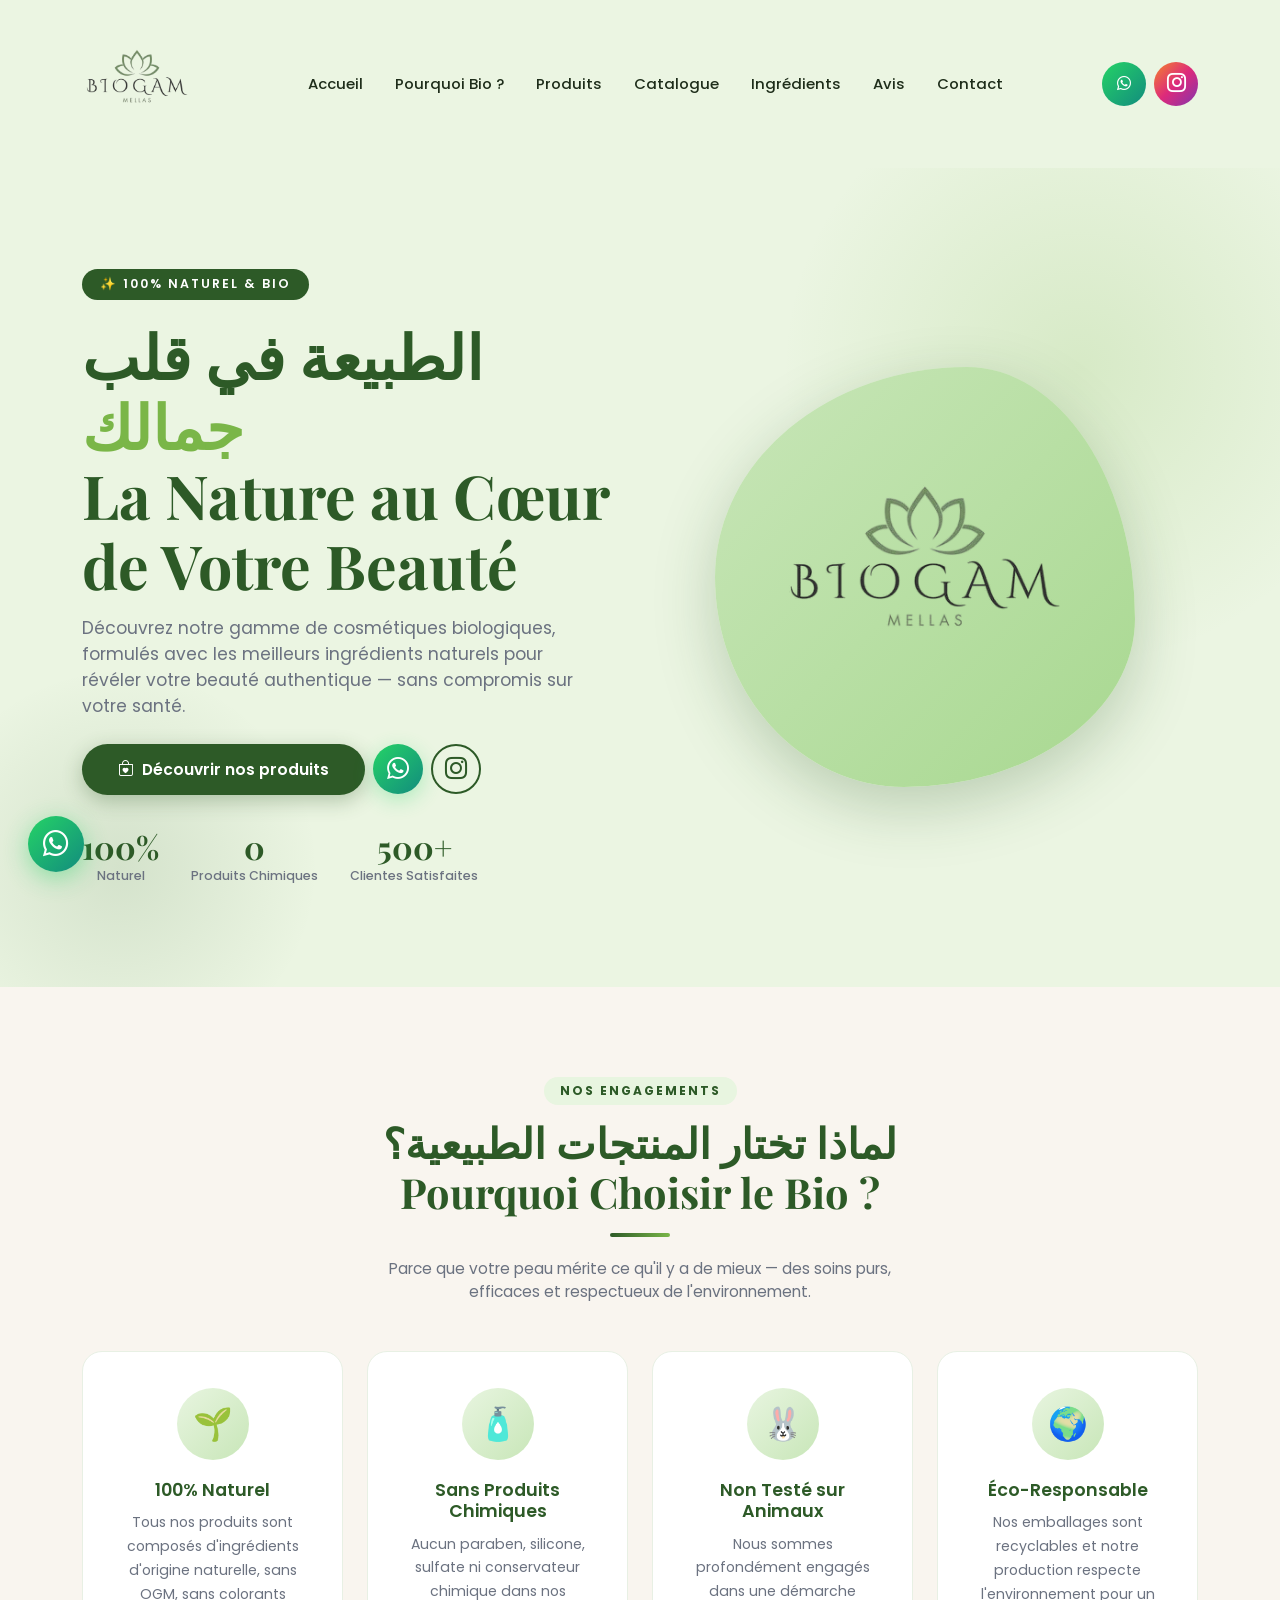
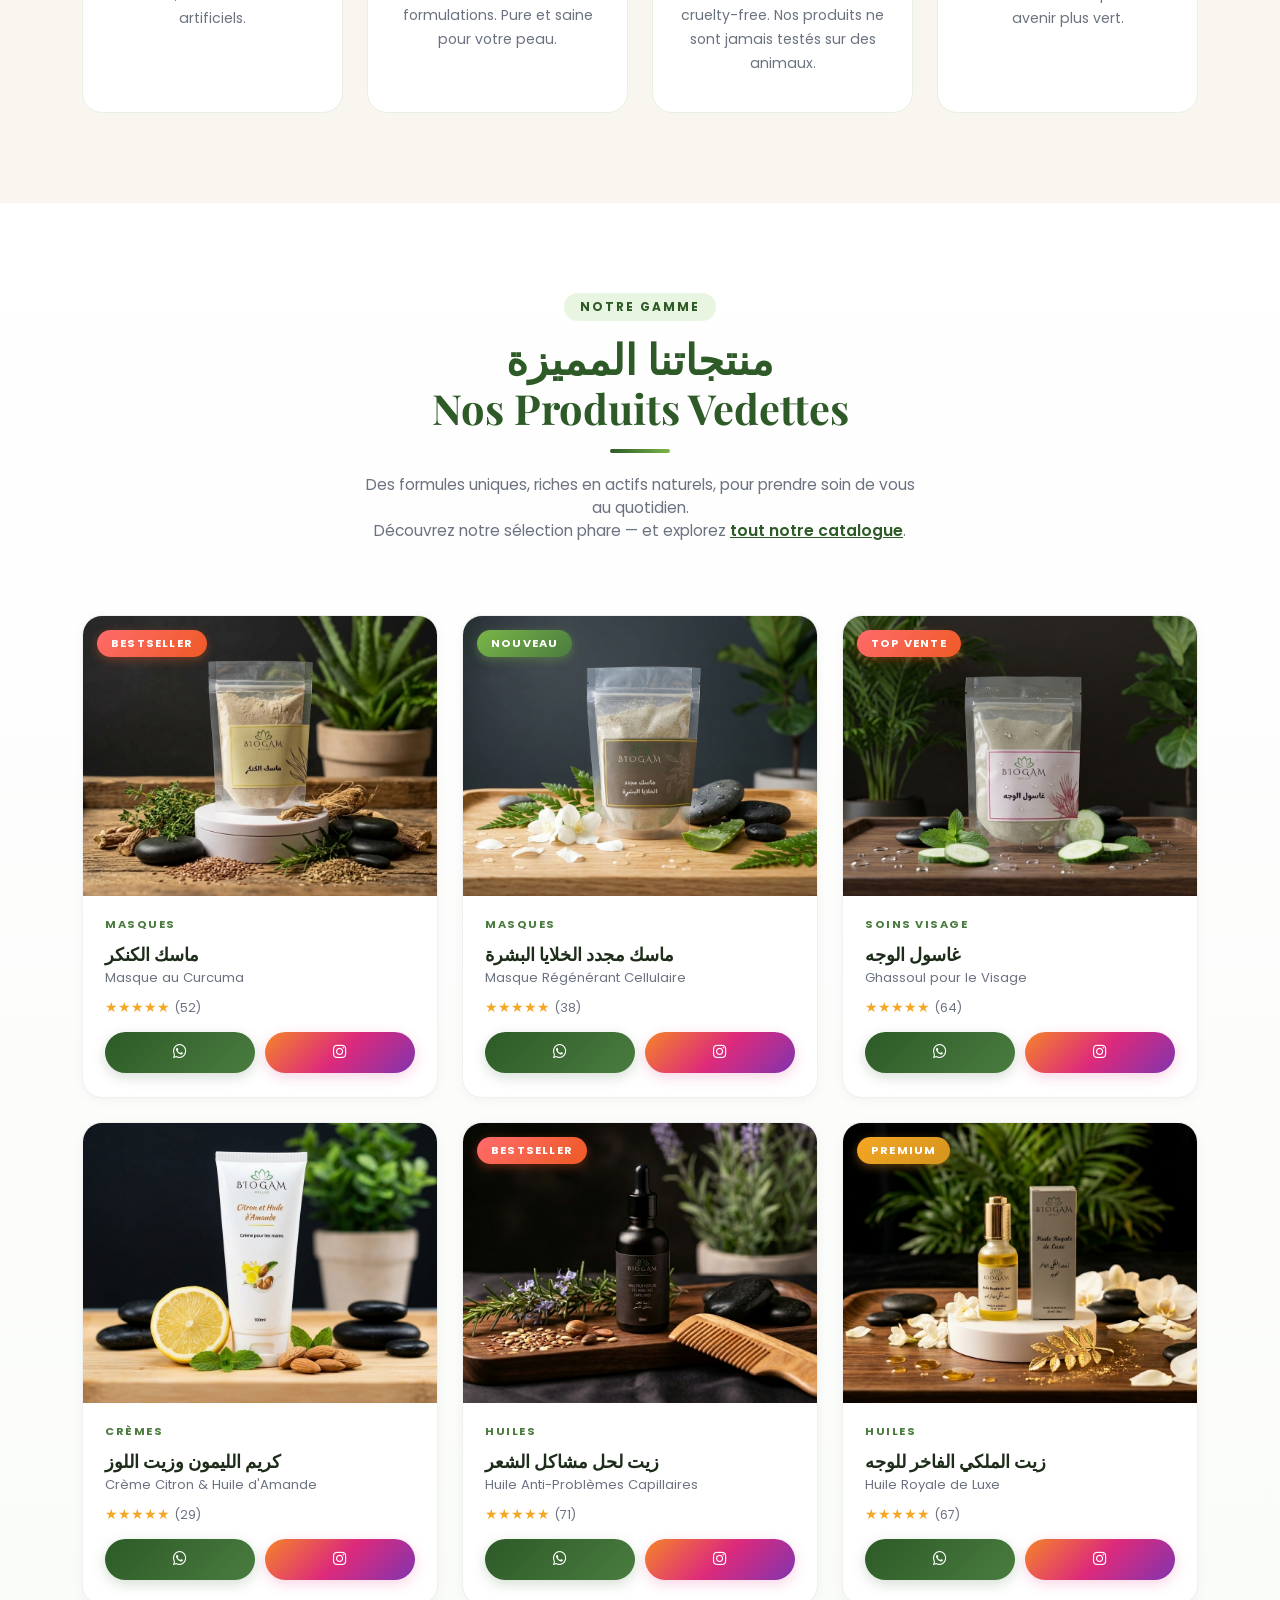
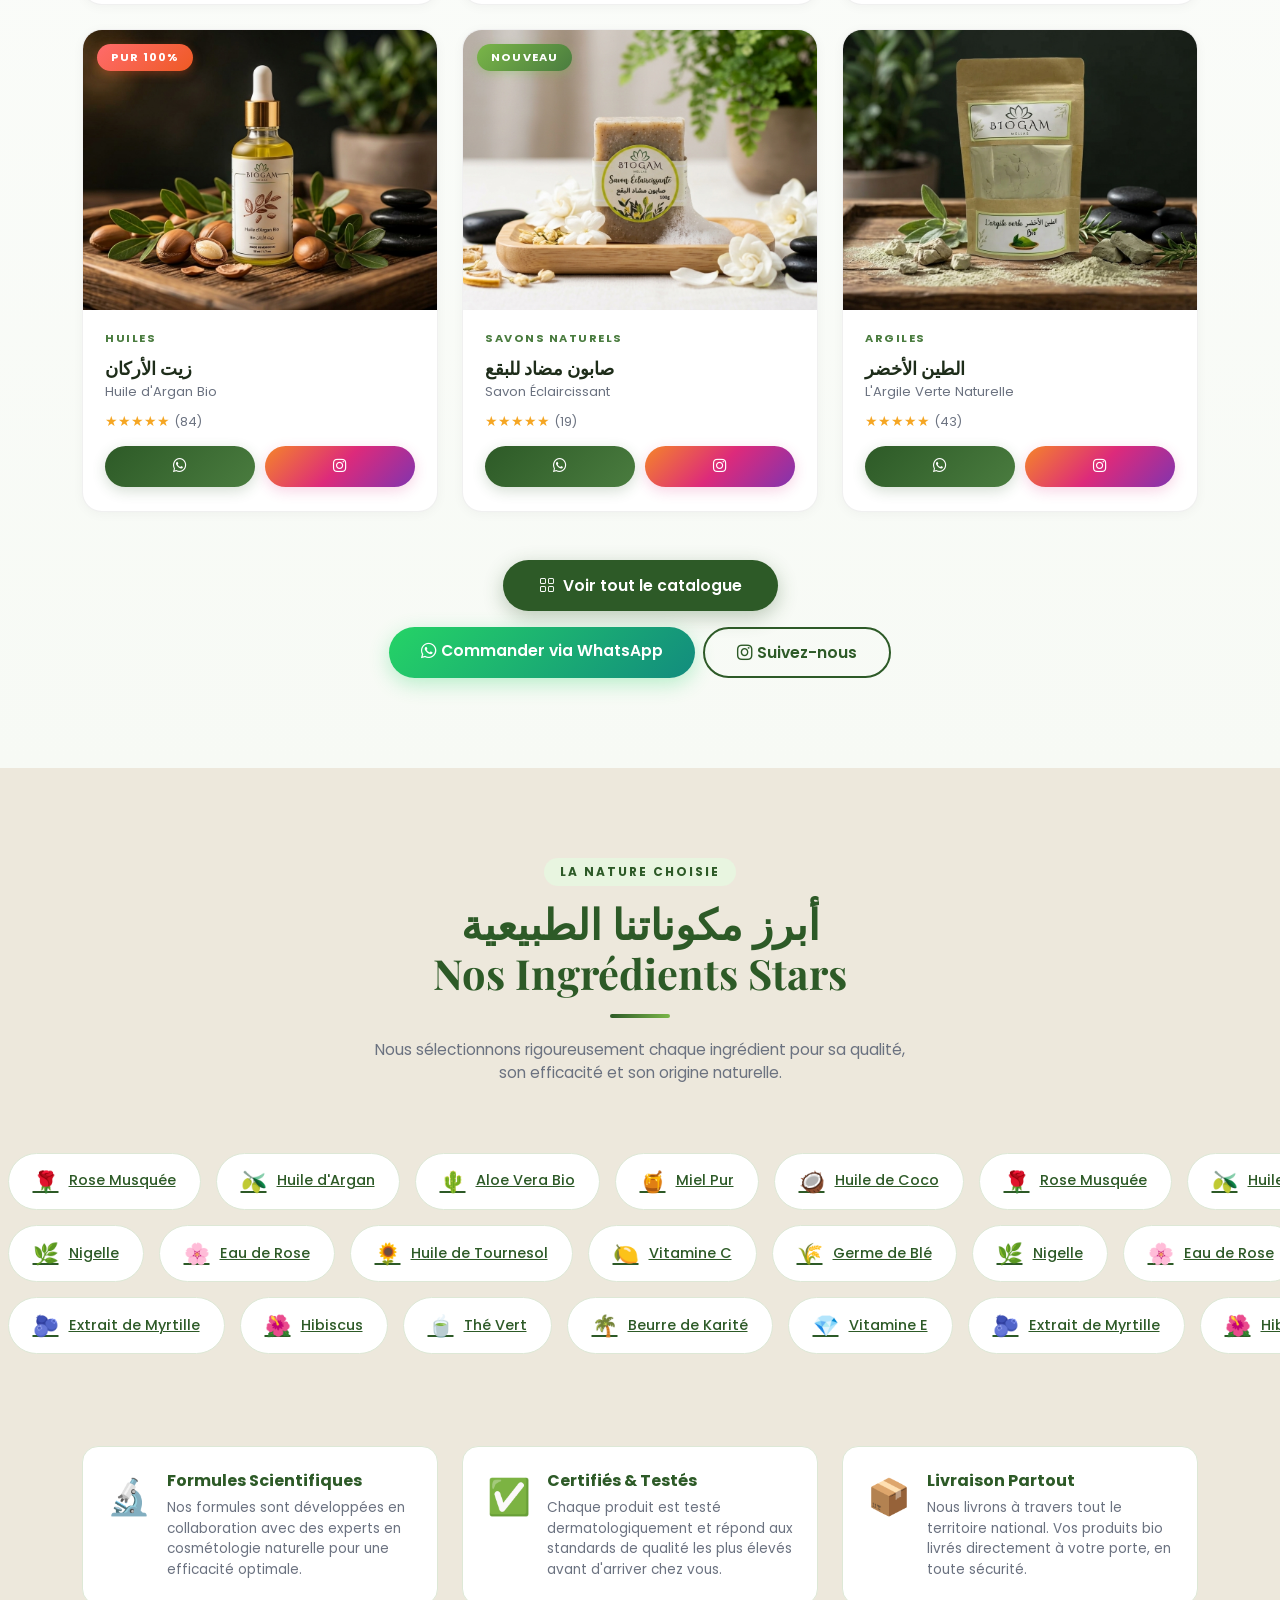
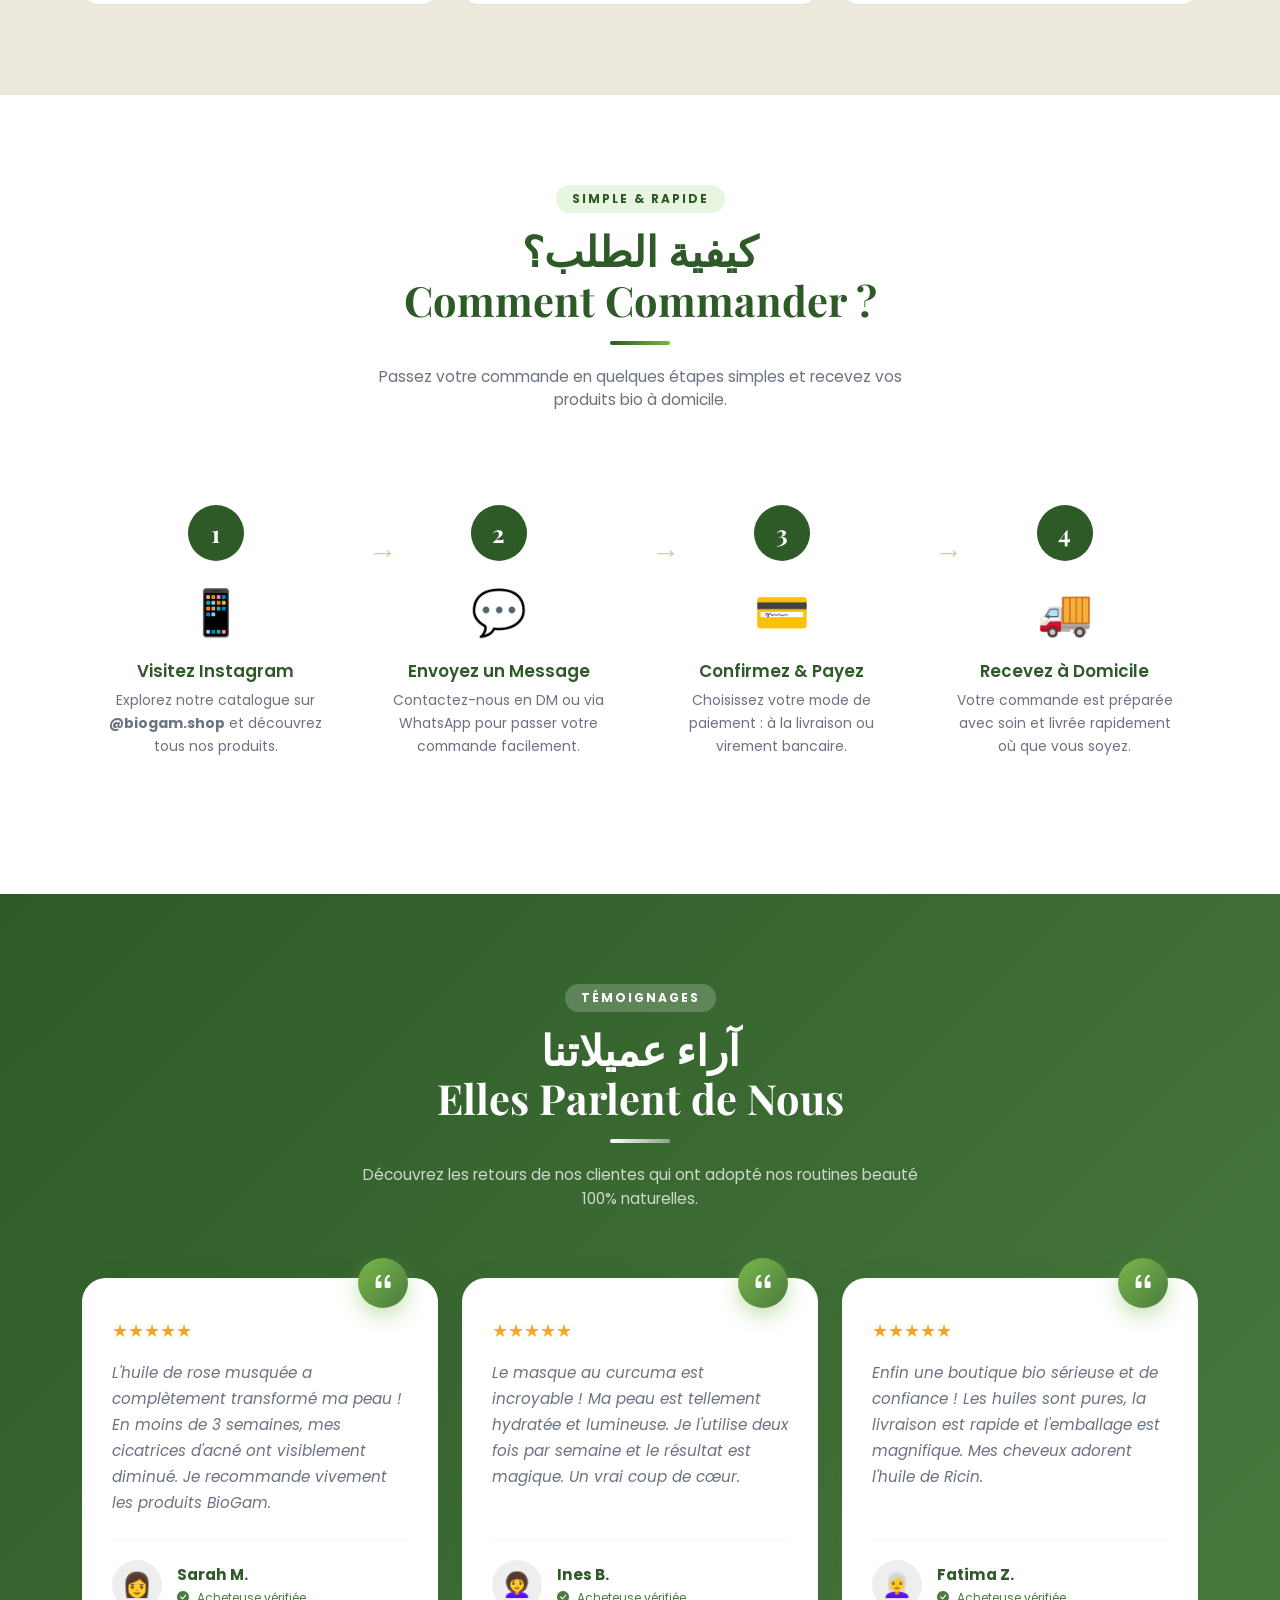
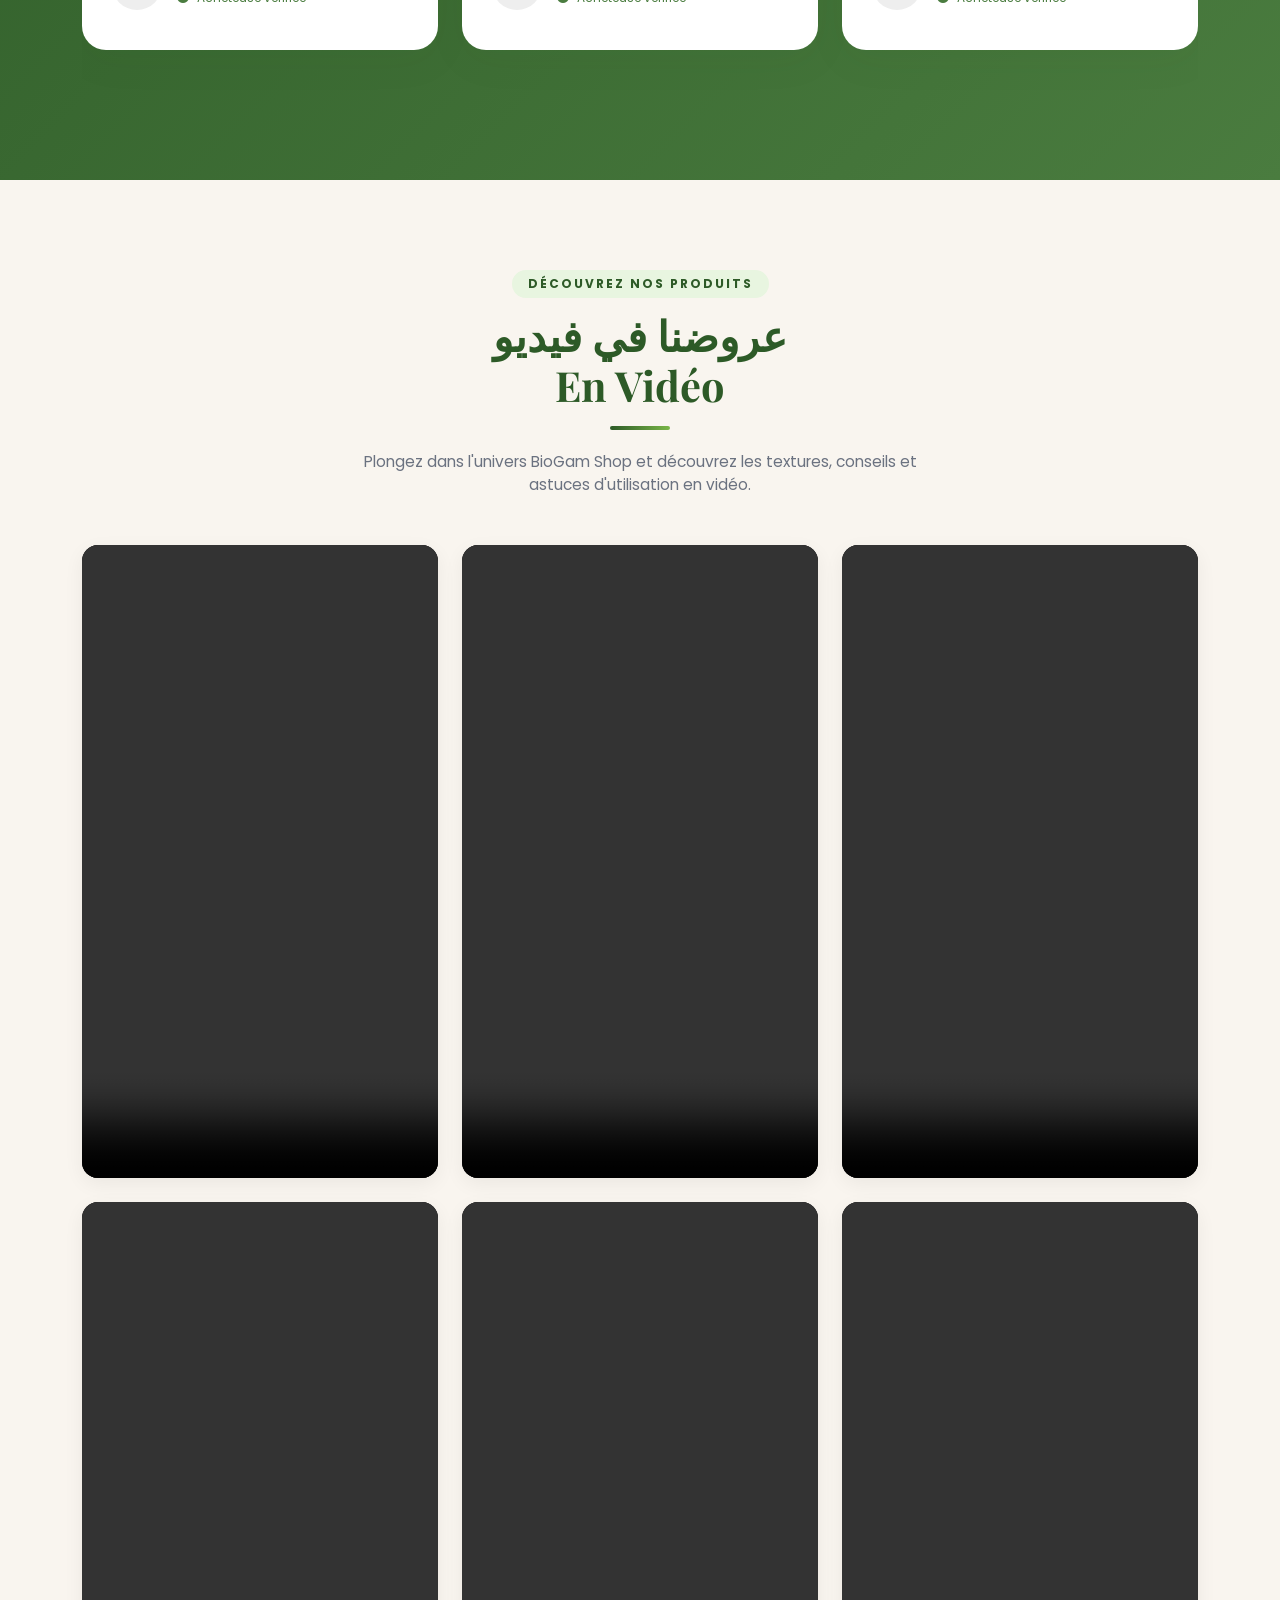
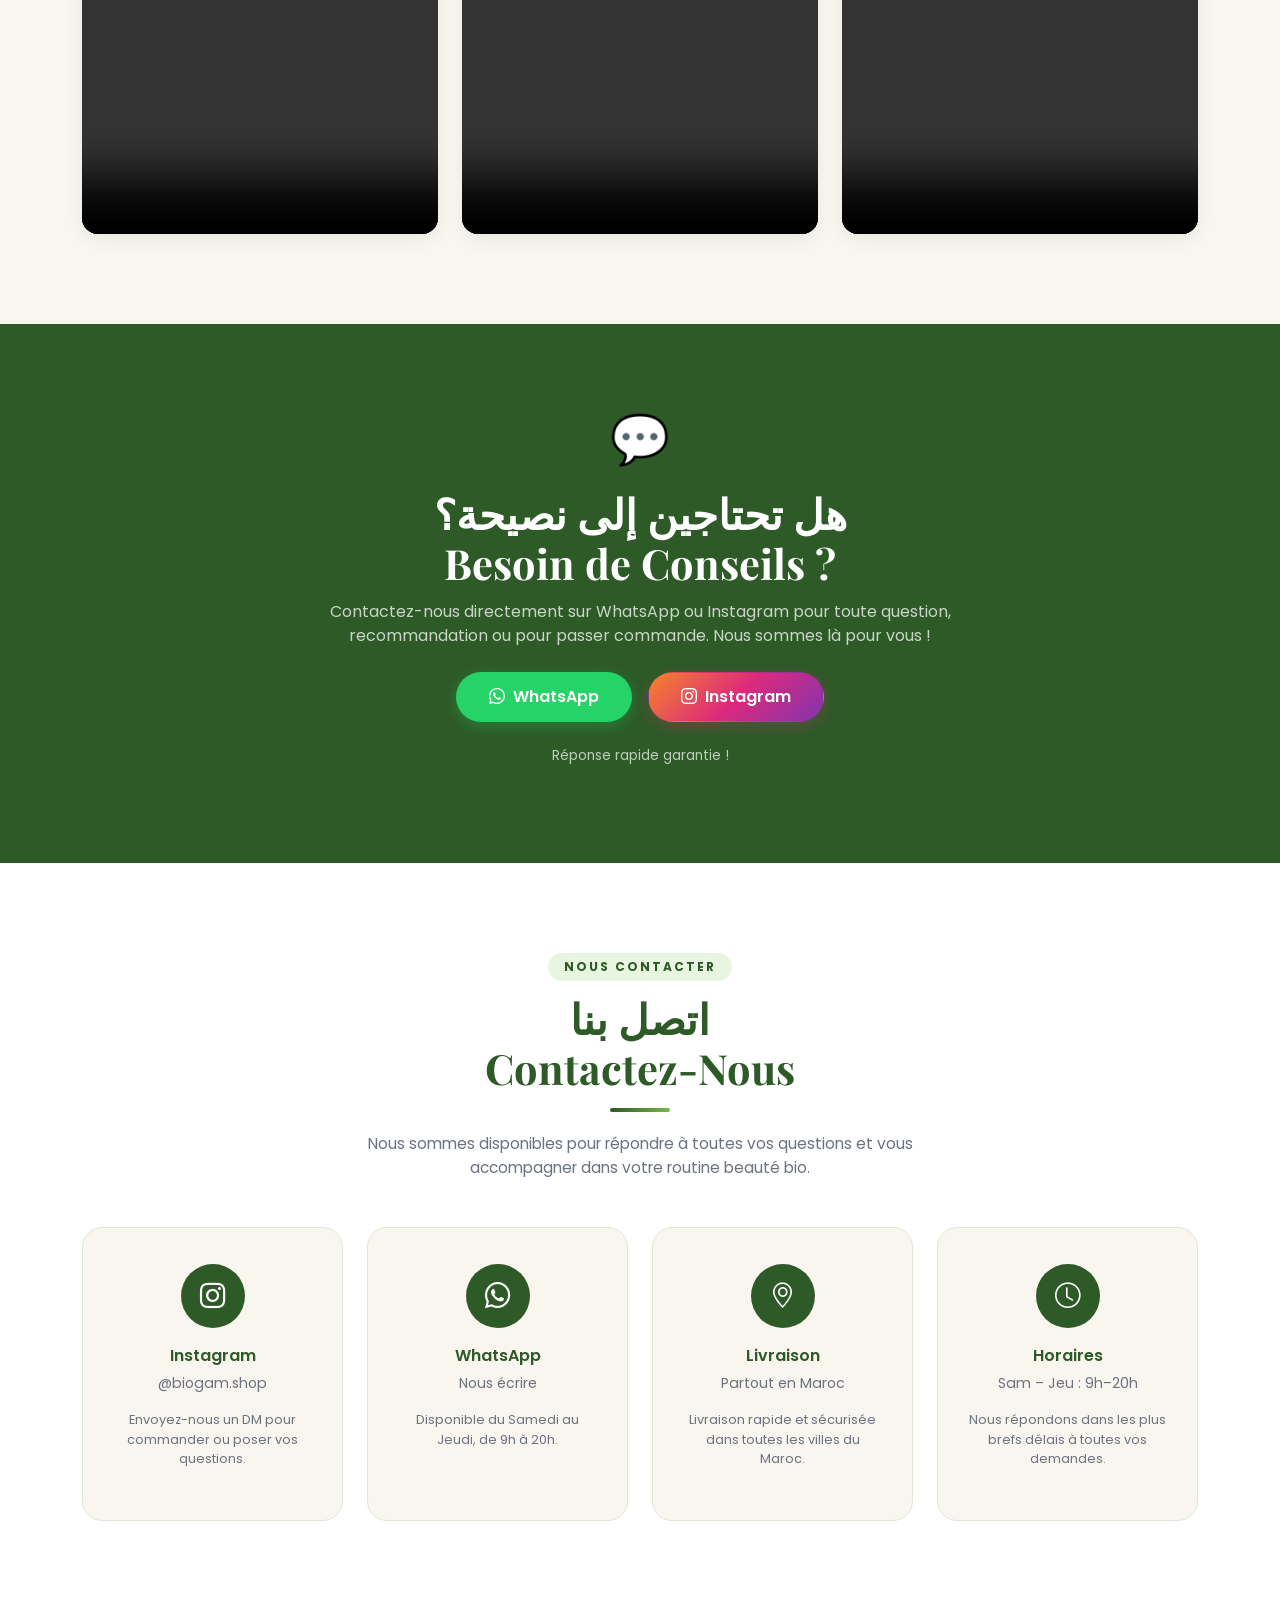
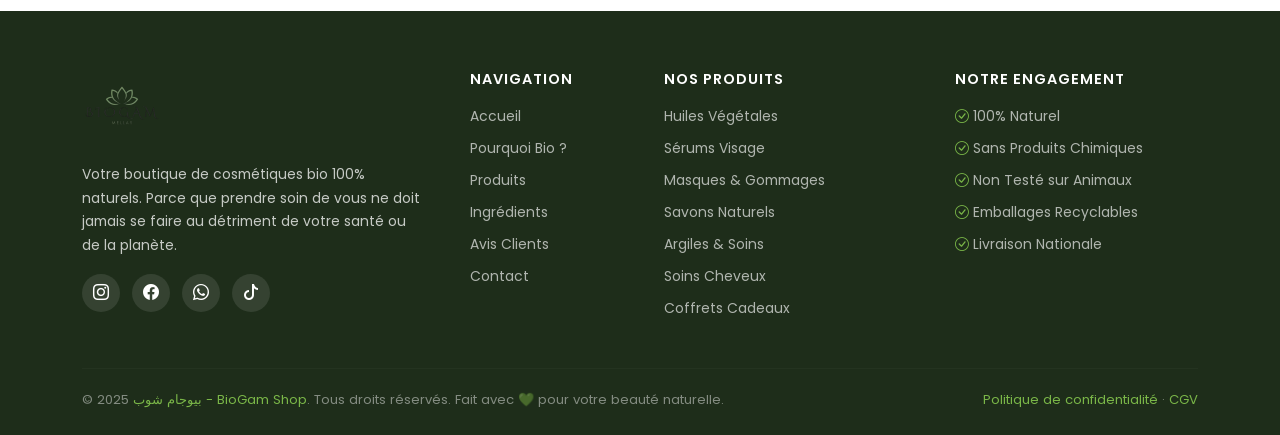
==== commit a5d78630: "kkkk" ====
--- a/index.html
+++ b/index.html
@@ -4,7 +4,7 @@
 <head>
   <meta charset="UTF-8" />
   <meta name="viewport" content="width=device-width, initial-scale=1.0" />
-  <title>BioGam Shop – Cosmétiques Bio Naturels</title>
+  <title>بيوجام شوب - BioGam Shop – Cosmétiques Bio Naturels</title>
 
   <!-- Bootstrap 5 -->
   <link href="https://cdn.jsdelivr.net/npm/bootstrap@5.3.3/dist/css/bootstrap.min.css" rel="stylesheet" />
@@ -24,7 +24,7 @@
   <nav class="navbar navbar-expand-lg">
     <div class="container">
       <a class="navbar-brand d-flex align-items-center gap-2" href="#">
-        <img src="assets/images/biogam-logo.png" alt="BioGam Shop Logo" id="nav-logo">
+        <img src="assets/images/biogam-logo.png" alt="بيوجام شوب - BioGam Shop Logo" id="nav-logo">
       </a>
       <button class="navbar-toggler border-0" type="button" data-bs-toggle="collapse" data-bs-target="#navMenu">
         <span class="navbar-toggler-icon"></span>
@@ -59,7 +59,7 @@
       <div class="row align-items-center gy-5">
         <div class="col-lg-6">
           <div class="hero-badge">✨ 100% Naturel & Bio</div>
-          <h1>La Nature au Cœur<br>de Votre <span>Beauté</span></h1>
+          <h1>الطبيعة في قلب <span>جمالك</span><br>La Nature au Cœur de Votre Beauté</h1>
           <p class="lead mt-3">
             Découvrez notre gamme de cosmétiques biologiques, formulés avec les meilleurs ingrédients naturels pour
             révéler votre beauté authentique — sans compromis sur votre santé.
@@ -95,7 +95,7 @@
         <div class="col-lg-6">
           <div class="hero-visual">
             <div class="hero-circle">
-              <img src="assets/images/biogam-logo.png" alt="BioGam Shop Logo"
+              <img src="assets/images/biogam-logo.png" alt="بيوجام شوب - BioGam Shop Logo"
                 style="width: 70%; height: auto; object-fit: contain;">
             </div>
           </div>
@@ -109,7 +109,7 @@
     <div class="container">
       <div class="text-center mb-60">
         <span class="section-badge">Nos Engagements</span>
-        <h2 class="section-title">Pourquoi Choisir le Bio ?</h2>
+        <h2 class="section-title">لماذا تختار المنتجات الطبيعية؟<br>Pourquoi Choisir le Bio ?</h2>
         <div class="divider"></div>
         <p class="section-sub">Parce que votre peau mérite ce qu'il y a de mieux — des soins purs, efficaces et
           respectueux de l'environnement.</p>
@@ -156,7 +156,7 @@
     <div class="container">
       <div class="text-center mb-5">
         <span class="section-badge">Notre Gamme</span>
-        <h2 class="section-title">Nos Produits Vedettes</h2>
+        <h2 class="section-title">منتجاتنا المميزة<br>Nos Produits Vedettes</h2>
         <div class="divider"></div>
         <p class="section-sub">Des formules uniques, riches en actifs naturels, pour prendre soin de vous au
           quotidien.<br>Découvrez notre sélection phare — et explorez <a href="product.html"
@@ -169,7 +169,7 @@
         <div class="col-6 col-lg-4 fade-up product-item" data-category="masques">
           <div class="product-card-v2">
             <div class="product-img-wrap">
-              <img src="assets/images/product/ماسك الكنكر.webp" alt="ماسك الكنكر">
+              <img src="assets/images/product/ماسك الكنكر.jpeg" alt="ماسك الكنكر">
               <div class="product-overlay">
                 <a href="https://wa.me/213000000000" target="_blank" class="overlay-btn"><i
                     class="bi bi-whatsapp"></i></a>
@@ -197,7 +197,7 @@
         <div class="col-6 col-lg-4 fade-up product-item" data-category="masques" style="transition-delay:.1s">
           <div class="product-card-v2">
             <div class="product-img-wrap">
-              <img src="assets/images/product/ماسك مجدد الخلايا البشرة.webp" alt="ماسك مجدد الخلايا البشرة">
+              <img src="assets/images/product/ماسك مجدد الخلايا البشرة.jpeg" alt="ماسك مجدد الخلايا البشرة">
               <div class="product-overlay">
                 <a href="https://wa.me/213000000000" target="_blank" class="overlay-btn"><i
                     class="bi bi-whatsapp"></i></a>
@@ -225,7 +225,7 @@
         <div class="col-6 col-lg-4 fade-up product-item" data-category="soins" style="transition-delay:.2s">
           <div class="product-card-v2">
             <div class="product-img-wrap">
-              <img src="assets/images/product/غاسول الوجه.webp" alt="غاسول الوجه">
+              <img src="assets/images/product/غاسول الوجه.jpeg" alt="غاسول الوجه">
               <div class="product-overlay">
                 <a href="https://wa.me/213000000000" target="_blank" class="overlay-btn"><i
                     class="bi bi-whatsapp"></i></a>
@@ -253,8 +253,8 @@
         <div class="col-6 col-lg-4 fade-up product-item" data-category="cremes">
           <div class="product-card-v2">
             <div class="product-img-wrap">
-              <img src="assets/images/product/Citron et Huile d'Amande Crème pour les mains.webp"
-                alt="Crème Citron & Amande">
+              <img src="assets/images/product/Citron et Huile d'Amande Crème pour les mains.jpeg"
+                alt="كريم الليمون وزيت اللوز">
               <div class="product-overlay">
                 <a href="https://wa.me/213000000000" target="_blank" class="overlay-btn"><i
                     class="bi bi-whatsapp"></i></a>
@@ -264,8 +264,8 @@
             </div>
             <div class="product-info">
               <span class="product-category">Crèmes</span>
-              <h5 class="product-name">Crème Citron & Huile d'Amande</h5>
-              <p class="product-name-sub">Crème pour les Mains</p>
+              <h5 class="product-name">كريم الليمون وزيت اللوز</h5>
+              <p class="product-name-sub">Crème Citron & Huile d'Amande</p>
               <div class="product-rating">★★★★★ <span>(29)</span></div>
               <div class="product-footer">
                 <a href="https://wa.me/213000000000" target="_blank" class="btn-commander"
@@ -281,7 +281,7 @@
         <div class="col-6 col-lg-4 fade-up product-item" data-category="huiles" style="transition-delay:.1s">
           <div class="product-card-v2">
             <div class="product-img-wrap">
-              <img src="assets/images/product/HUILE POUR RÉSOUORE LES PROBLEMES CAPILLAIRES زيت لحل مشاكل الشعر.webp"
+              <img src="assets/images/product/HUILE POUR RÉSOUORE LES PROBLEMES CAPILLAIRES زيت لحل مشاكل الشعر.jpeg"
                 alt="Huile Capillaire">
               <div class="product-overlay">
                 <a href="https://wa.me/213000000000" target="_blank" class="overlay-btn"><i
@@ -310,7 +310,7 @@
         <div class="col-6 col-lg-4 fade-up product-item" data-category="huiles" style="transition-delay:.2s">
           <div class="product-card-v2">
             <div class="product-img-wrap">
-              <img src="assets/images/product/Huile Royale de Luxe زيت الملكي الفاخر للوجه.webp"
+              <img src="assets/images/product/Huile Royale de Luxe زيت الملكي الفاخر للوجه.jpeg"
                 alt="Huile Royale de Luxe">
               <div class="product-overlay">
                 <a href="https://wa.me/213000000000" target="_blank" class="overlay-btn"><i
@@ -339,7 +339,7 @@
         <div class="col-6 col-lg-4 fade-up product-item" data-category="huiles">
           <div class="product-card-v2">
             <div class="product-img-wrap">
-              <img src="assets/images/product/Huile d'Argan Bio زيت الأركان.webp" alt="Huile d'Argan Bio">
+              <img src="assets/images/product/Huile d'Argan Bio زيت الأركان.jpeg" alt="Huile d'Argan Bio">
               <div class="product-overlay">
                 <a href="https://wa.me/213000000000" target="_blank" class="overlay-btn"><i
                     class="bi bi-whatsapp"></i></a>
@@ -367,7 +367,7 @@
         <div class="col-6 col-lg-4 fade-up product-item" data-category="savons" style="transition-delay:.1s">
           <div class="product-card-v2">
             <div class="product-img-wrap">
-              <img src="assets/images/product/Savon Eclaircissante صابون مضاد للبقع.webp" alt="Savon Éclaircissant">
+              <img src="assets/images/product/Savon Eclaircissante صابون مضاد للبقع.jpeg" alt="Savon Éclaircissant">
               <div class="product-overlay">
                 <a href="https://wa.me/213000000000" target="_blank" class="overlay-btn"><i
                     class="bi bi-whatsapp"></i></a>
@@ -395,7 +395,7 @@
         <div class="col-6 col-lg-4 fade-up product-item" data-category="argiles" style="transition-delay:.2s">
           <div class="product-card-v2">
             <div class="product-img-wrap">
-              <img src="assets/images/product/الطين الأخضر Largile vert.webp" alt="Argile Verte">
+              <img src="assets/images/product/الطين الأخضر Largile vert.jpeg" alt="Argile Verte">
               <div class="product-overlay">
                 <a href="https://wa.me/213000000000" target="_blank" class="overlay-btn"><i
                     class="bi bi-whatsapp"></i></a>
@@ -441,7 +441,7 @@
     <div class="container">
       <div class="text-center mb-5">
         <span class="section-badge">La Nature Choisie</span>
-        <h2 class="section-title">Nos Ingrédients Stars</h2>
+        <h2 class="section-title">أبرز مكوناتنا الطبيعية<br>Nos Ingrédients Stars</h2>
         <div class="divider"></div>
         <p class="section-sub">Nous sélectionnons rigoureusement chaque ingrédient pour sa qualité, son efficacité et
           son origine naturelle.</p>
@@ -540,7 +540,7 @@
     <div class="container">
       <div class="text-center mb-5">
         <span class="section-badge">Simple & Rapide</span>
-        <h2 class="section-title">Comment Commander ?</h2>
+        <h2 class="section-title">كيفية الطلب؟<br>Comment Commander ?</h2>
         <div class="divider"></div>
         <p class="section-sub">Passez votre commande en quelques étapes simples et recevez vos produits bio à domicile.
         </p>
@@ -590,7 +590,7 @@
     <div class="container">
       <div class="text-center mb-5 fade-up">
         <span class="section-badge" style="background:rgba(255,255,255,.2);color:#fff;">Témoignages</span>
-        <h2 class="section-title text-white">Elles Parlent de Nous</h2>
+        <h2 class="section-title text-white">آراء عميلاتنا<br>Elles Parlent de Nous</h2>
         <div class="divider" style="background:linear-gradient(90deg,#fff,rgba(255,255,255,.4));"></div>
         <p class="section-sub text-white opacity-75">Découvrez les retours de nos clientes qui ont adopté nos routines
           beauté 100% naturelles.</p>
@@ -673,7 +673,7 @@
     <div class="container">
       <div class="text-center mb-5">
         <span class="section-badge">Découvrez nos produits</span>
-        <h2 class="section-title">En Vidéo</h2>
+        <h2 class="section-title">عروضنا في فيديو<br>En Vidéo</h2>
         <div class="divider"></div>
         <p class="section-sub">Plongez dans l'univers BioGam Shop et découvrez les textures, conseils et astuces
           d'utilisation en vidéo.</p>
@@ -731,7 +731,7 @@
       <div class="row justify-content-center text-center">
         <div class="col-lg-7">
           <div style="font-size:3rem;margin-bottom:12px;">💬</div>
-          <h2 class="section-title" style="color:#fff;">Besoin de Conseils ?</h2>
+          <h2 class="section-title" style="color:#fff;">هل تحتاجين إلى نصيحة؟<br>Besoin de Conseils ?</h2>
           <p class="mb-4">Contactez-nous directement sur WhatsApp ou Instagram pour toute question, recommandation ou
             pour passer commande. Nous sommes là pour vous !</p>
           <div class="d-flex justify-content-center gap-3 flex-wrap">
@@ -755,7 +755,7 @@
     <div class="container">
       <div class="text-center mb-5">
         <span class="section-badge">Nous Contacter</span>
-        <h2 class="section-title">Contactez-Nous</h2>
+        <h2 class="section-title">اتصل بنا<br>Contactez-Nous</h2>
         <div class="divider"></div>
         <p class="section-sub">Nous sommes disponibles pour répondre à toutes vos questions et vous accompagner dans
           votre routine beauté bio.</p>
@@ -803,7 +803,7 @@
       <div class="row g-5">
         <div class="col-lg-4">
           <div class="brand d-flex align-items-center gap-2">
-            <img src="assets/images/biogam-logo.png" alt="BioGam Shop Logo" style="height: 80px; object-fit: contain;">
+            <img src="assets/images/biogam-logo.png" alt="بيوجام شوب - BioGam Shop Logo" style="height: 80px; object-fit: contain;">
           </div>
           <p>Votre boutique de cosmétiques bio 100% naturels. Parce que prendre soin de vous ne doit jamais se faire au
             détriment de votre santé ou de la planète.</p>
@@ -855,7 +855,7 @@
       </div>
       <hr class="footer-divider" />
       <div class="d-flex flex-wrap justify-content-between align-items-center gap-2">
-        <p class="footer-copy mb-0">© 2025 <a href="#">BioGam Shop</a>. Tous droits réservés. Fait avec 💚 pour votre
+        <p class="footer-copy mb-0">© 2025 <a href="#">بيوجام شوب - BioGam Shop</a>. Tous droits réservés. Fait avec 💚 pour votre
           beauté naturelle.</p>
         <p class="footer-copy mb-0">
           <a href="#">Politique de confidentialité</a> · <a href="#">CGV</a>
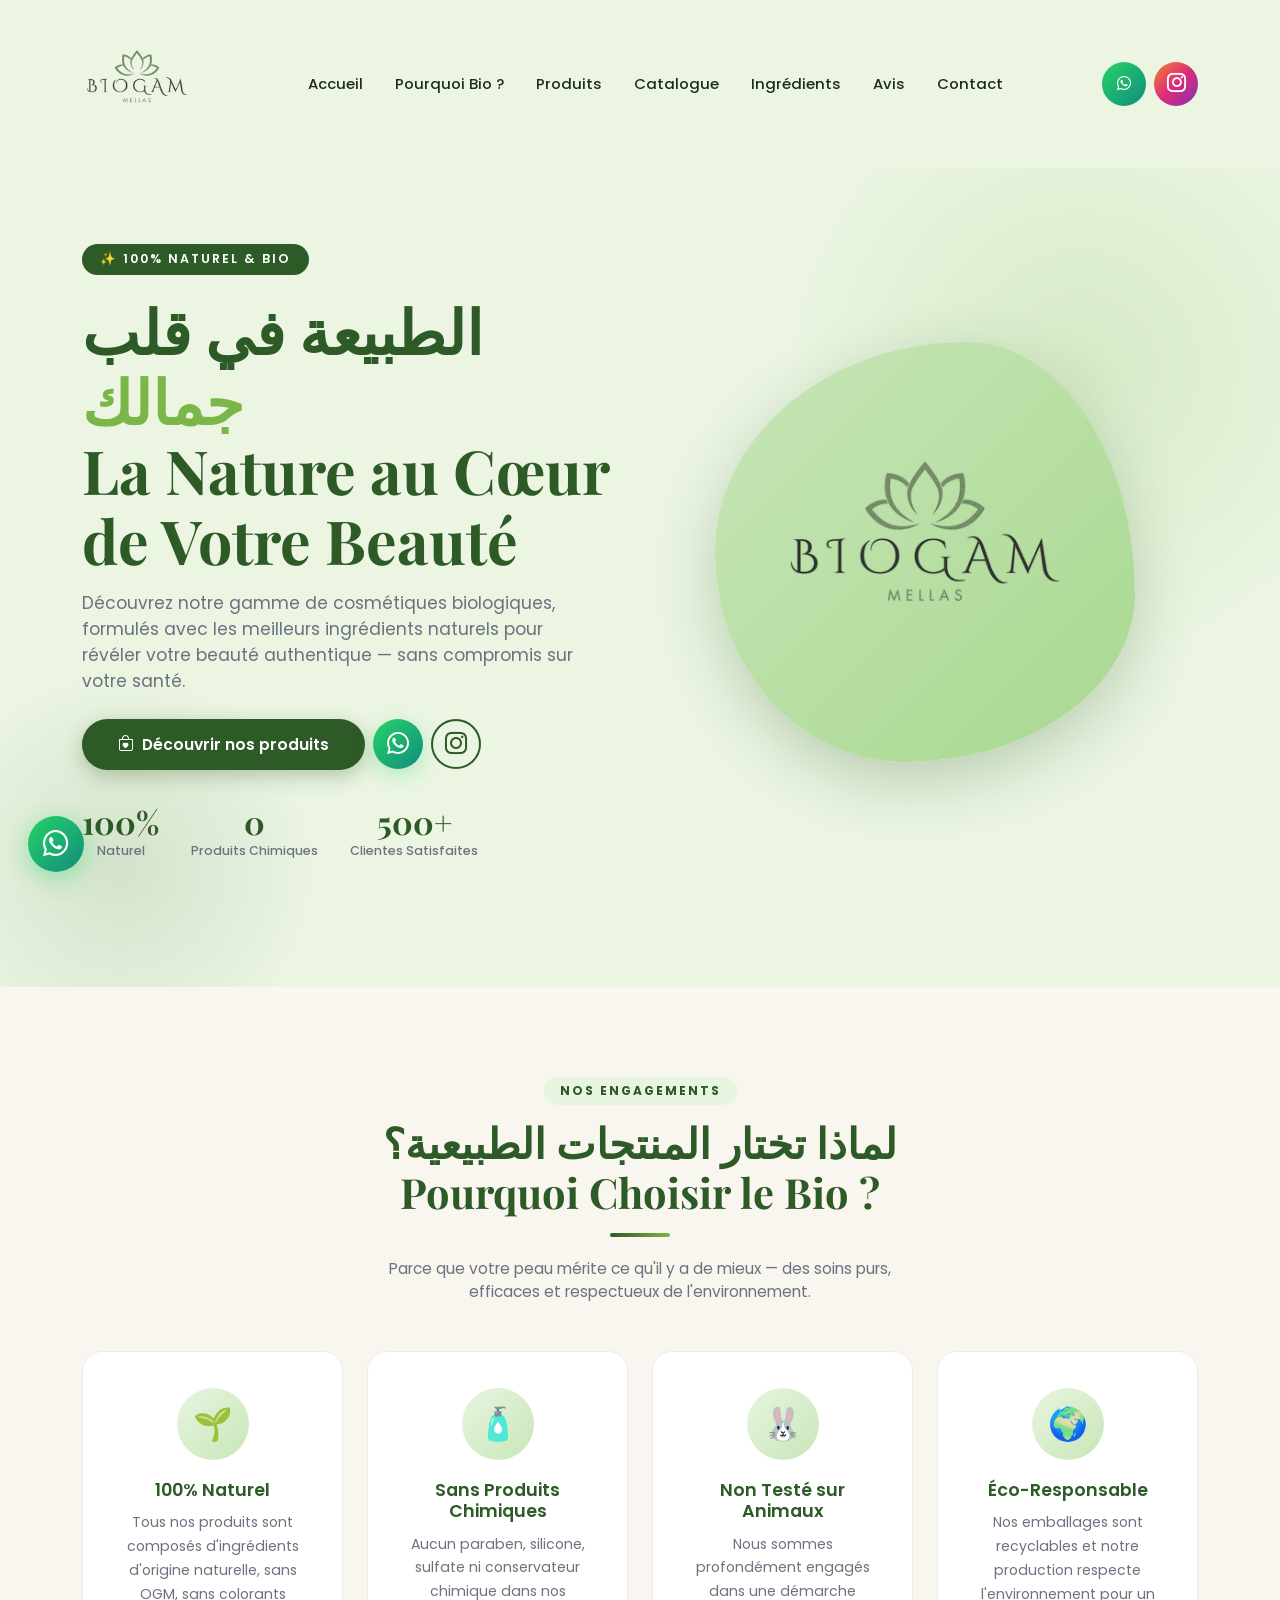
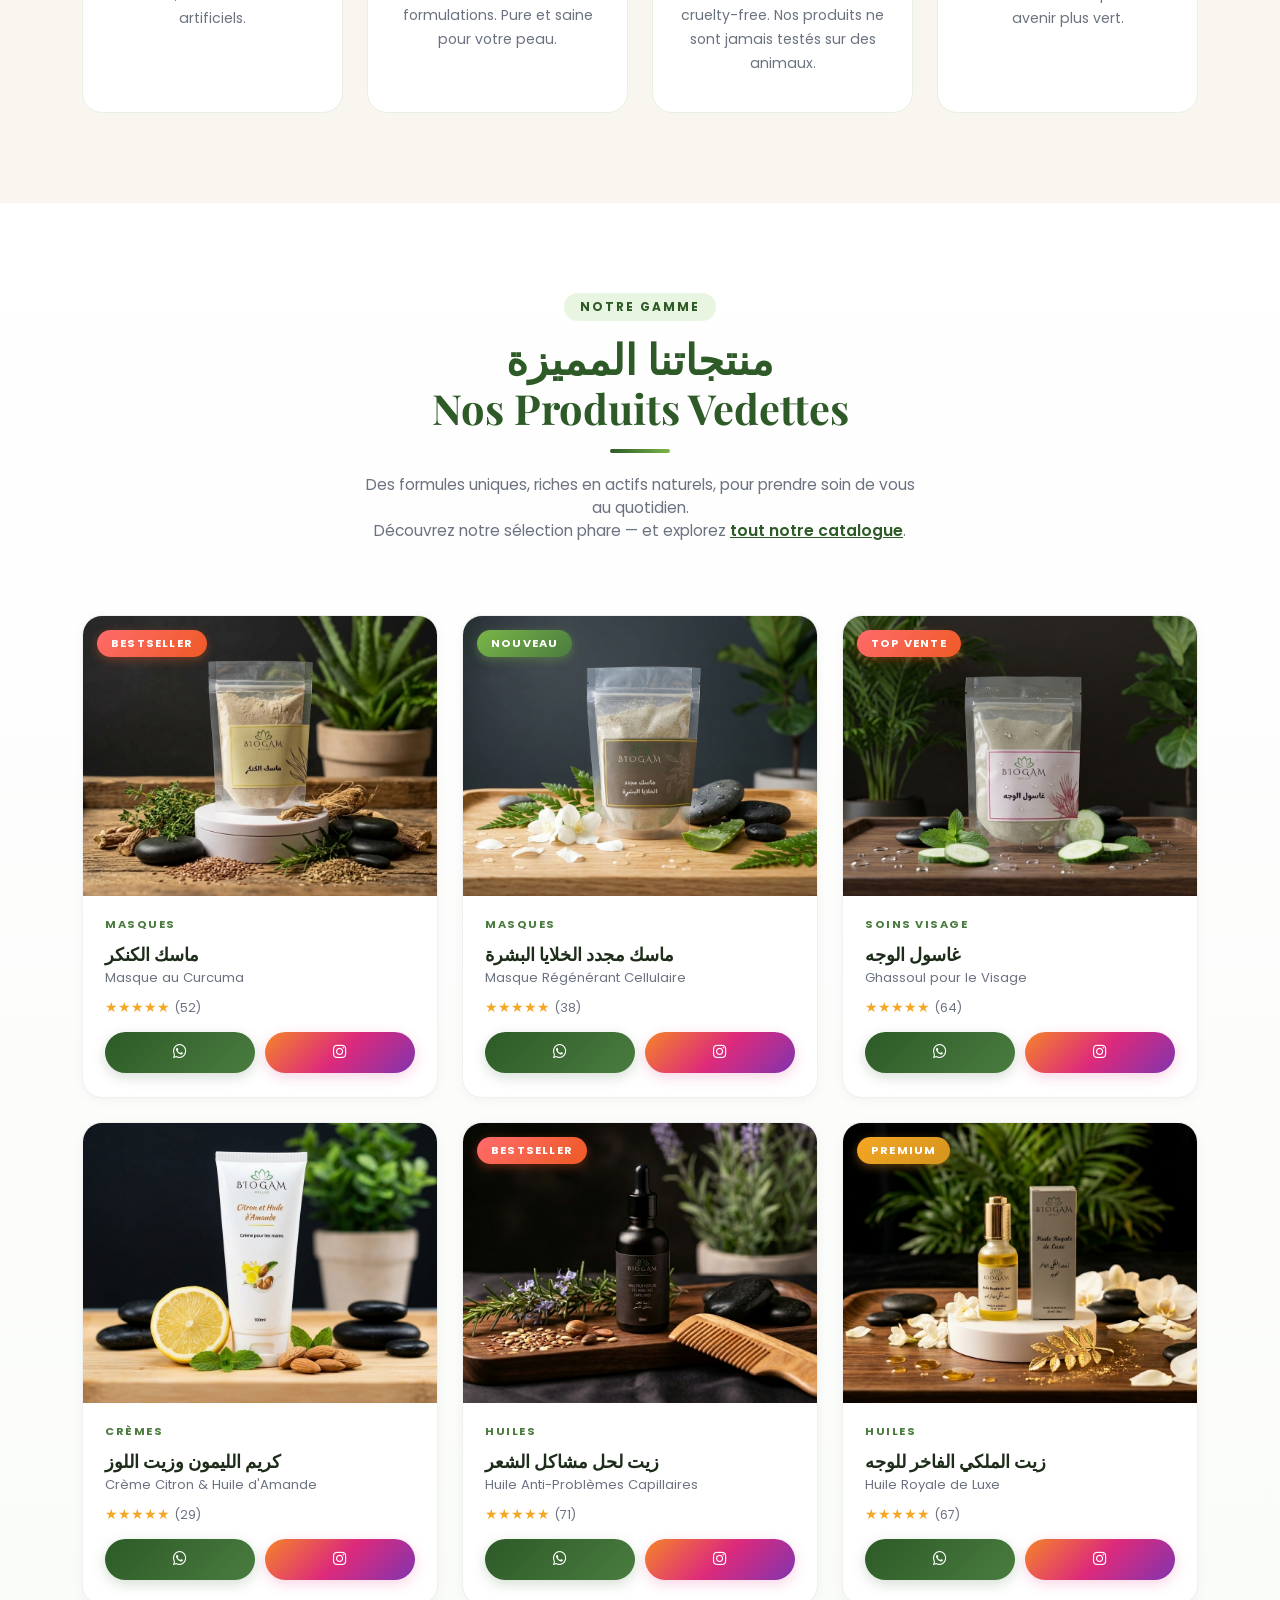
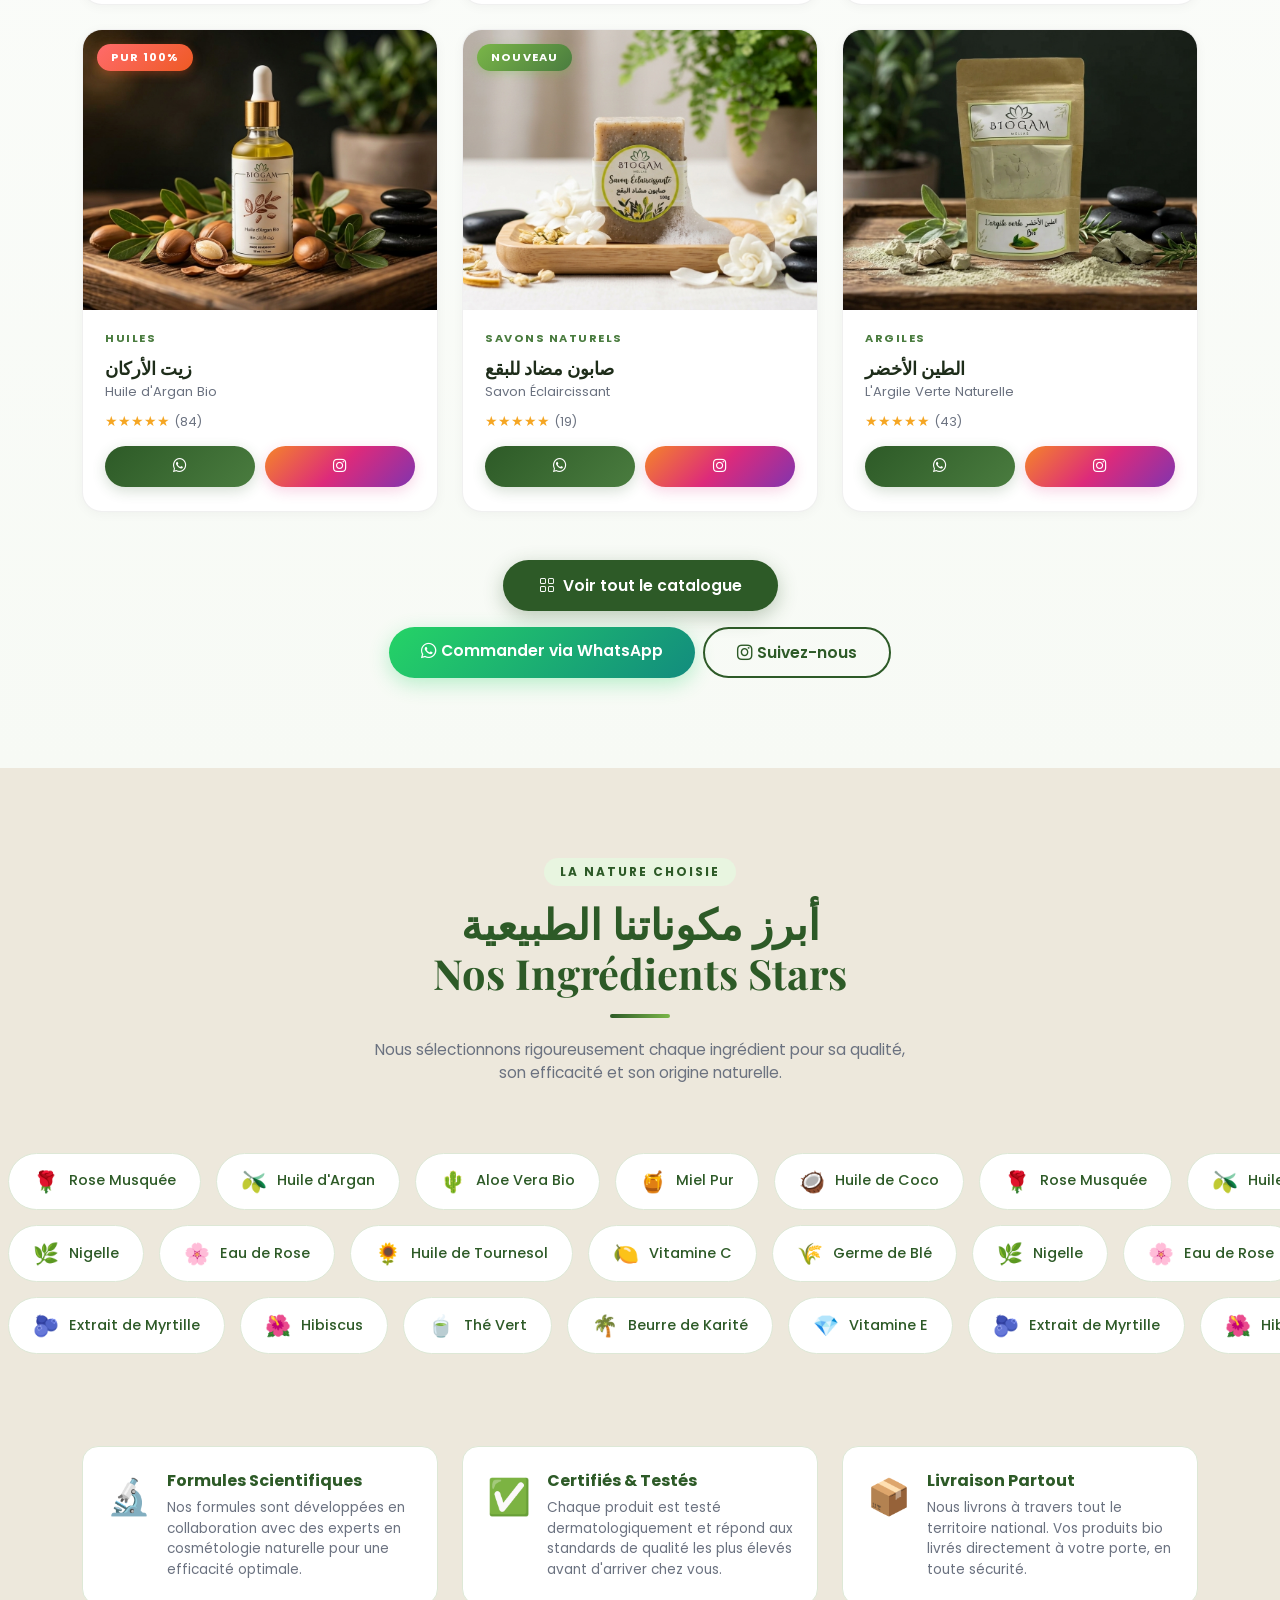
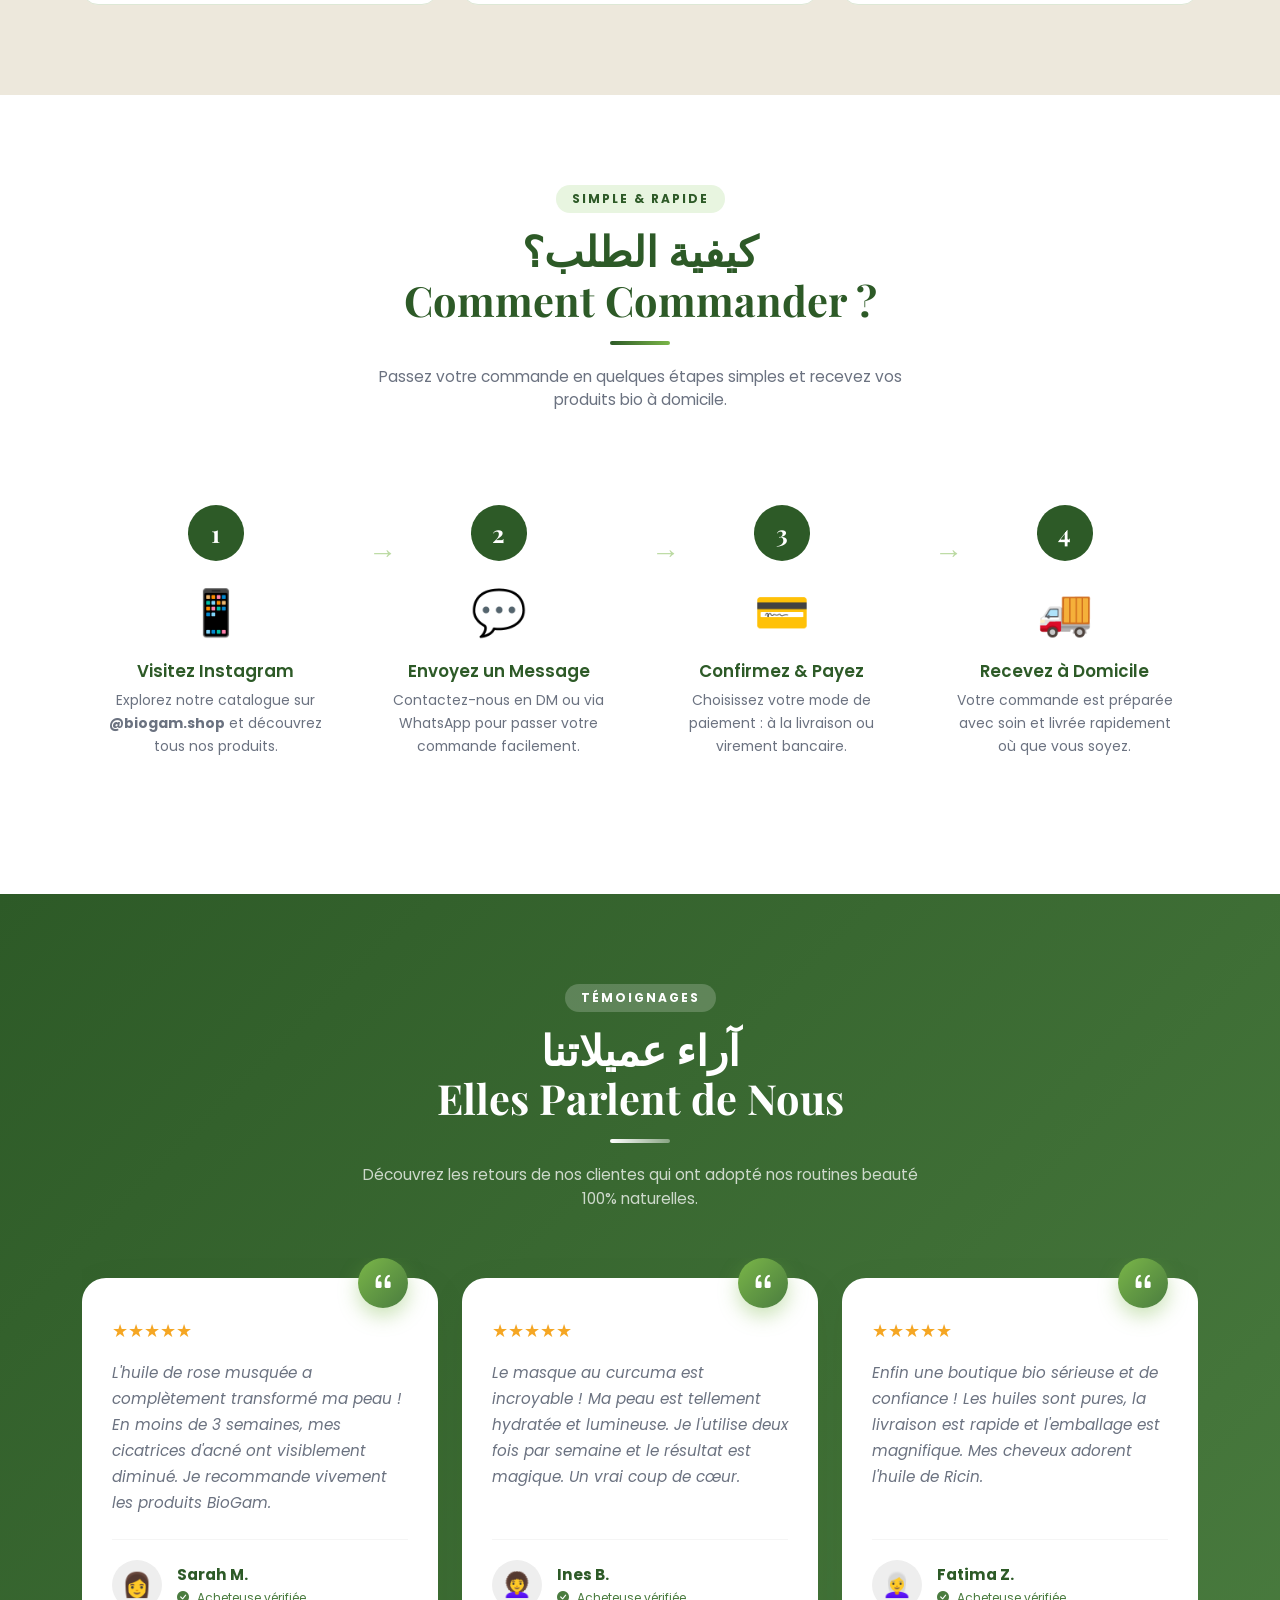
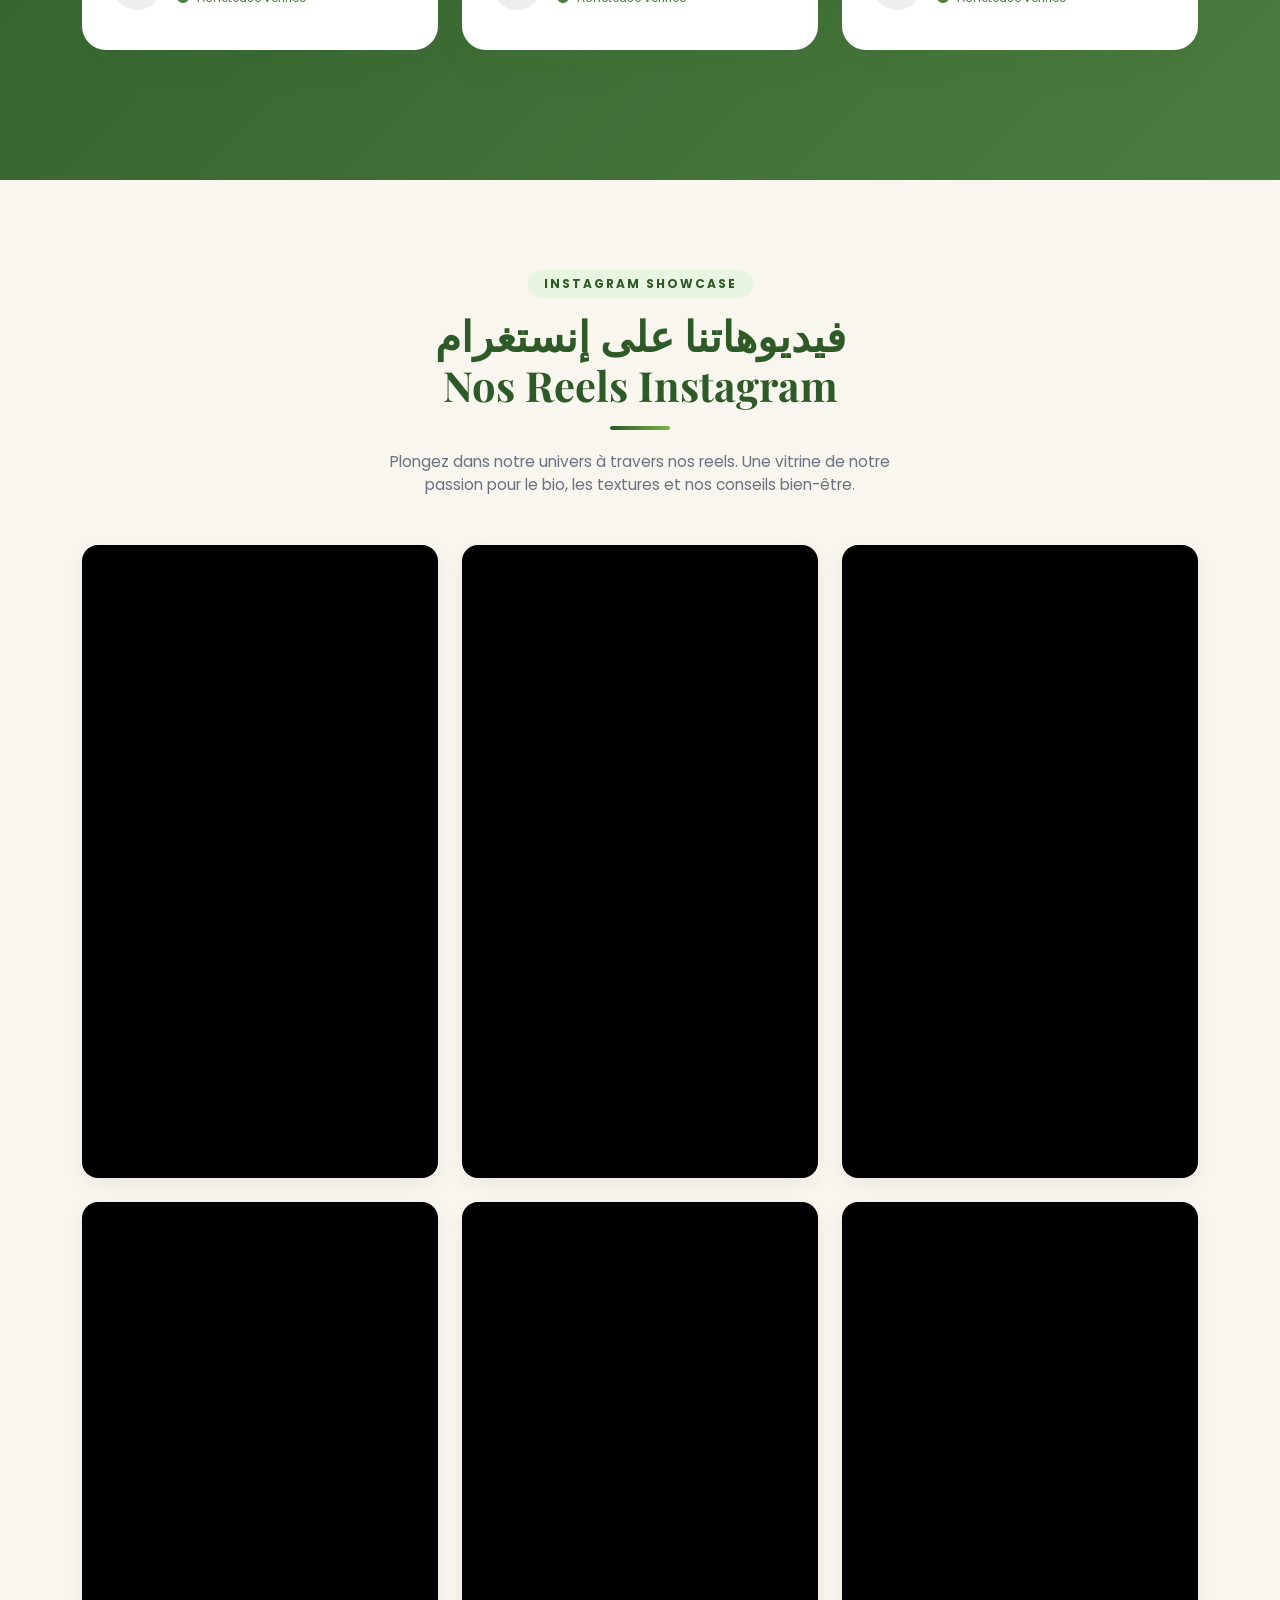
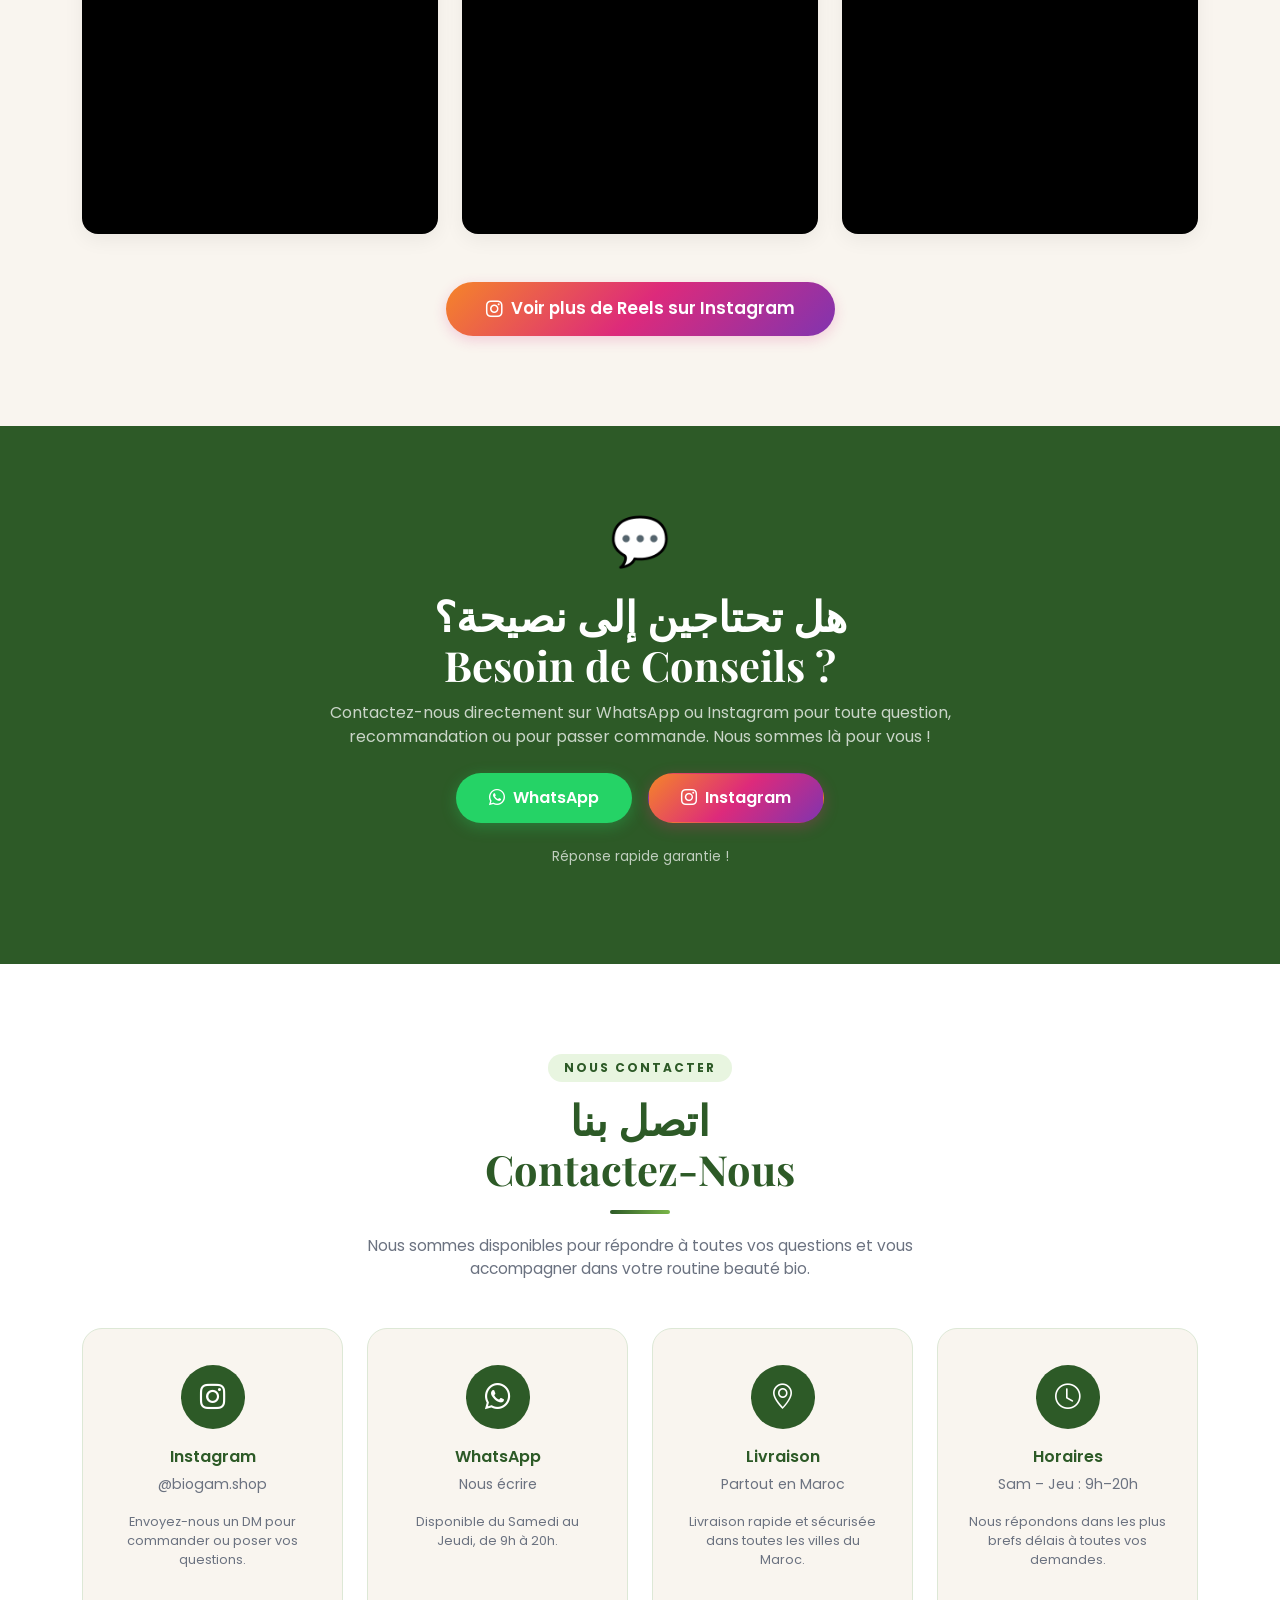
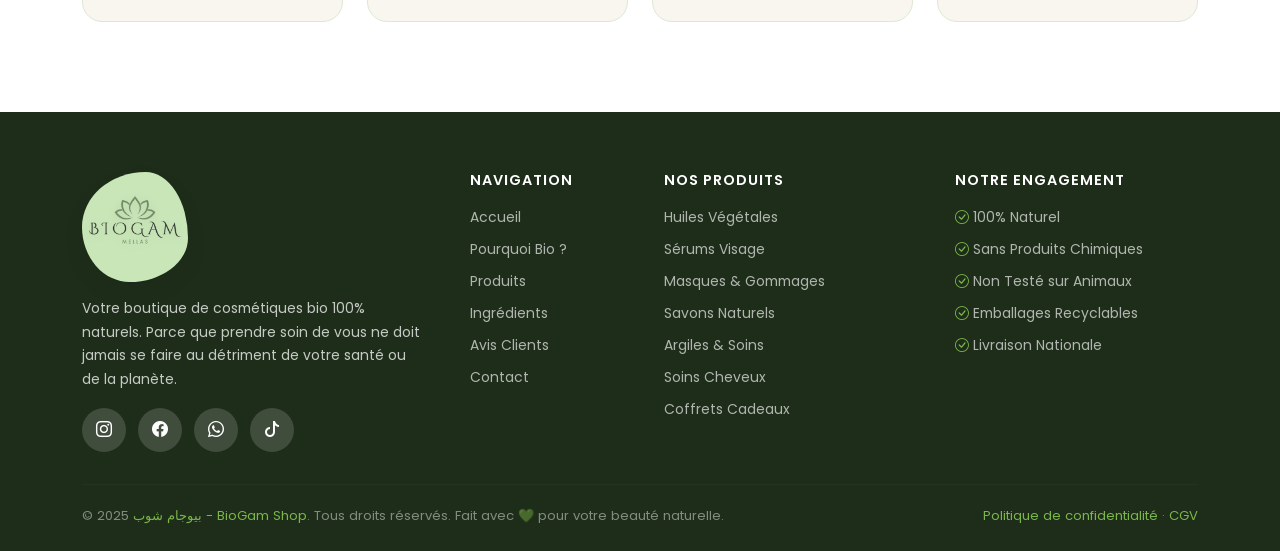
==== commit 9c0e93c1: "cdddddddddd" ====
--- a/index.html
+++ b/index.html
@@ -672,55 +672,61 @@
   <section class="video-section">
     <div class="container">
       <div class="text-center mb-5">
-        <span class="section-badge">Découvrez nos produits</span>
-        <h2 class="section-title">عروضنا في فيديو<br>En Vidéo</h2>
+        <span class="section-badge">Instagram Showcase</span>
+        <h2 class="section-title">فيديوهاتنا على إنستغرام<br>Nos Reels Instagram</h2>
         <div class="divider"></div>
-        <p class="section-sub">Plongez dans l'univers BioGam Shop et découvrez les textures, conseils et astuces
-          d'utilisation en vidéo.</p>
+        <p class="section-sub">Plongez dans notre univers à travers nos reels. Une vitrine de notre passion pour le bio, les textures et nos conseils bien-être.</p>
       </div>
       <div class="video-grid fade-up">
         <div class="video-item">
-          <video controls preload="metadata" muted>
+          <video autoplay muted loop playsinline preload="metadata">
             <source
               src="assets/vidios/AQN1fOo4kyFFhleC8xtST0gA1kiNFOaWcLlKqHq66reRUJSpI2sY9ywTRQYMuIVF2-FqSAjvsaaif8noH3A_r07lTwwinCU3rJnJ2_Q.mp4"
               type="video/mp4">
           </video>
         </div>
         <div class="video-item">
-          <video controls preload="metadata" muted>
+          <video autoplay muted loop playsinline preload="metadata">
             <source
               src="assets/vidios/AQNMhUpUSWrE0M1YPLUaIwhUQ5K8k8GFjAcmyuHu9T4OEuwEGZ3Oky9sN64s3ytISjSr2cgK1QVcNMZ2awMMqZqMjjTAfHn2I4AOe0o.mp4"
               type="video/mp4">
           </video>
         </div>
         <div class="video-item">
-          <video controls preload="metadata" muted>
+          <video autoplay muted loop playsinline preload="metadata">
             <source
               src="assets/vidios/AQNtTyE4G6YQIAxARQFtTdsStZOhAB55n7HJLc5Q6zOCTkSY1Uq636PlTw6sN4eJW4exxtMkwY-uQm7lzGOtQwcOvshu-a-RWzb2nnc.mp4"
               type="video/mp4">
           </video>
         </div>
         <div class="video-item">
-          <video controls preload="metadata" muted>
+          <video autoplay muted loop playsinline preload="metadata">
             <source
               src="assets/vidios/AQOIx3mKVSxw8j3We6AvMQXrZRyjLij6LSevkeoy7lKPBK8Z0v_pNANNSGwErcG4WPQVKjNgWzWW36WQ-BGwFtNRhY34Xg1EXZiE1DA.mp4"
               type="video/mp4">
           </video>
         </div>
         <div class="video-item">
-          <video controls preload="metadata" muted>
+          <video autoplay muted loop playsinline preload="metadata">
             <source
               src="assets/vidios/AQOnLe1GvUxReHHpvUlIEKDUAoArHvbpYbmkpTtQLGbd6EmH777TL4_v3jx4M7qPzfftbfeJelApA-czmxJWpFh8v_a9dlZnDPQE5Qk.mp4"
               type="video/mp4">
           </video>
         </div>
         <div class="video-item">
-          <video controls preload="metadata" muted>
+          <video autoplay muted loop playsinline preload="metadata">
             <source
               src="assets/vidios/AQPf7VnOsaLXtbabkucm7IagPV2CGt7F06tyQ0ZH_PxWVdZ73-BHUVBjlIdgeYzvMPiEKgVM5Wwt2Qy6lqSRExQUbXppeiWAIHnj5Ys.mp4"
               type="video/mp4">
           </video>
         </div>
+      </div>
+
+      <div class="text-center mt-5 fade-up">
+        <a href="https://www.instagram.com/biogam.shop/" target="_blank" class="btn btn-insta-card"
+          style="padding: 14px 40px; font-size: 1.05rem; border-radius: 50px;">
+          <i class="bi bi-instagram me-2"></i>Voir plus de Reels sur Instagram
+        </a>
       </div>
     </div>
   </section>
@@ -802,8 +808,10 @@
     <div class="container">
       <div class="row g-5">
         <div class="col-lg-4">
-          <div class="brand d-flex align-items-center gap-2">
-            <img src="assets/images/biogam-logo.png" alt="بيوجام شوب - BioGam Shop Logo" style="height: 80px; object-fit: contain;">
+          <div class="brand">
+            <div class="footer-logo-wrap">
+              <img src="assets/images/biogam-logo.png" alt="بيوجام شوب - BioGam Shop Logo">
+            </div>
           </div>
           <p>Votre boutique de cosmétiques bio 100% naturels. Parce que prendre soin de vous ne doit jamais se faire au
             détriment de votre santé ou de la planète.</p>
--- a/assets/css/style.css
+++ b/assets/css/style.css
@@ -1,15 +1,17 @@
 :root {
-  --green-dark:   #2d5a27;
-  --green-mid:    #4a7c3f;
-  --green-light:  #7ab648;
-  --cream:        #f9f5ef;
-  --beige:        #ede8dc;
-  --brown:        #8b6914;
-  --text-dark:    #1e2d1a;
-  --text-muted:   #6b7280;
-}
-
-* { scroll-behavior: smooth; }
+  --green-dark: #2d5a27;
+  --green-mid: #4a7c3f;
+  --green-light: #7ab648;
+  --cream: #f9f5ef;
+  --beige: #ede8dc;
+  --brown: #8b6914;
+  --text-dark: #1e2d1a;
+  --text-muted: #6b7280;
+}
+
+* {
+  scroll-behavior: smooth;
+}
 
 body {
   font-family: 'Poppins', sans-serif;
@@ -18,7 +20,12 @@
   overflow-x: hidden;
 }
 
-h1, h2, h3, h4 { font-family: 'Playfair Display', serif; }
+h1,
+h2,
+h3,
+h4 {
+  font-family: 'Playfair Display', serif;
+}
 
 /* ───── NAVBAR ───── */
 .navbar {
@@ -31,20 +38,24 @@
   z-index: 1000;
   transition: padding 0.4s ease, background 0.4s ease, backdrop-filter 0.4s ease, box-shadow 0.4s ease;
 }
+
 .navbar.scrolled {
-  background: rgba(255,255,255,0.97);
+  background: rgba(255, 255, 255, 0.97);
   backdrop-filter: blur(8px);
-  box-shadow: 0 2px 20px rgba(45,90,39,.08);
+  box-shadow: 0 2px 20px rgba(45, 90, 39, .08);
   padding: 10px 0;
 }
+
 #nav-logo {
   height: 110px;
   object-fit: contain;
   transition: height 0.4s ease;
 }
+
 .navbar.scrolled #nav-logo {
   height: 80px;
 }
+
 .navbar-brand {
   font-family: 'Playfair Display', serif;
   font-size: 1.7rem;
@@ -52,7 +63,11 @@
   color: var(--green-dark) !important;
   letter-spacing: .5px;
 }
-.navbar-brand span { color: var(--green-light); }
+
+.navbar-brand span {
+  color: var(--green-light);
+}
+
 .nav-link {
   font-weight: 500;
   font-size: .93rem;
@@ -61,10 +76,13 @@
   border-radius: 20px;
   transition: all .25s;
 }
-.nav-link:hover, .nav-link.active {
+
+.nav-link:hover,
+.nav-link.active {
   background: var(--green-dark);
   color: #fff !important;
 }
+
 .btn-insta {
   background: linear-gradient(135deg, #f58529, #dd2a7b, #8134af);
   color: #fff !important;
@@ -75,7 +93,11 @@
   border: none;
   transition: opacity .25s, transform .25s;
 }
-.btn-insta:hover { opacity: .85; transform: translateY(-1px); }
+
+.btn-insta:hover {
+  opacity: .85;
+  transform: translateY(-1px);
+}
 
 /* ───── ICON ONLY BUTTONS ───── */
 .btn-icon-only {
@@ -88,6 +110,7 @@
   border-radius: 50% !important;
   font-size: 1.2rem;
 }
+
 .btn-whatsapp-hero.btn-icon-only,
 .btn-outline-bio.btn-icon-only {
   width: 50px;
@@ -104,23 +127,31 @@
   align-items: center;
   position: relative;
   overflow: hidden;
-}
+  padding-bottom: 50px;
+}
+
 .hero::before {
   content: '';
   position: absolute;
-  width: 600px; height: 600px;
+  width: 600px;
+  height: 600px;
   border-radius: 50%;
-  background: radial-gradient(circle, rgba(122,182,72,.18) 0%, transparent 70%);
-  top: -100px; right: -100px;
-}
+  background: radial-gradient(circle, rgba(122, 182, 72, .18) 0%, transparent 70%);
+  top: -100px;
+  right: -100px;
+}
+
 .hero::after {
   content: '';
   position: absolute;
-  width: 400px; height: 400px;
+  width: 400px;
+  height: 400px;
   border-radius: 50%;
-  background: radial-gradient(circle, rgba(45,90,39,.12) 0%, transparent 70%);
-  bottom: -80px; left: -80px;
-}
+  background: radial-gradient(circle, rgba(45, 90, 39, .12) 0%, transparent 70%);
+  bottom: -80px;
+  left: -80px;
+}
+
 .hero-badge {
   display: inline-block;
   background: var(--green-dark);
@@ -133,19 +164,25 @@
   border-radius: 20px;
   margin-bottom: 20px;
 }
+
 .hero h1 {
   font-size: clamp(2.4rem, 5vw, 3.8rem);
   font-weight: 700;
   line-height: 1.15;
   color: var(--green-dark);
 }
-.hero h1 span { color: var(--green-light); }
+
+.hero h1 span {
+  color: var(--green-light);
+}
+
 .hero p.lead {
   font-size: 1.08rem;
   color: var(--text-muted);
   max-width: 500px;
   font-weight: 400;
 }
+
 .btn-primary-bio {
   background: var(--green-dark);
   color: #fff;
@@ -156,14 +193,16 @@
   font-size: clamp(0.75rem, 2vw, 0.97rem);
   white-space: nowrap;
   transition: all .3s;
-  box-shadow: 0 6px 20px rgba(45,90,39,.3);
-}
+  box-shadow: 0 6px 20px rgba(45, 90, 39, .3);
+}
+
 .btn-primary-bio:hover {
   background: var(--green-mid);
   transform: translateY(-2px);
-  box-shadow: 0 10px 28px rgba(45,90,39,.35);
-  color: #fff;
-}
+  box-shadow: 0 10px 28px rgba(45, 90, 39, .35);
+  color: #fff;
+}
+
 .btn-outline-bio {
   background: transparent;
   color: var(--green-dark);
@@ -175,17 +214,21 @@
   white-space: nowrap;
   transition: all .3s;
 }
+
 .btn-outline-bio:hover {
   background: var(--green-dark);
   color: #fff;
   transform: translateY(-2px);
 }
+
 .hero-visual {
   position: relative;
   z-index: 1;
 }
+
 .hero-circle {
-  width: 420px; height: 420px;
+  width: 420px;
+  height: 420px;
   background: linear-gradient(135deg, #c8e6b8, #a8d890);
   border-radius: 60% 40% 55% 45% / 50% 60% 40% 50%;
   display: flex;
@@ -194,18 +237,29 @@
   font-size: 11rem;
   margin: auto;
   animation: morphBlob 6s ease-in-out infinite alternate;
-  box-shadow: 0 20px 60px rgba(45,90,39,.25);
-}
+  box-shadow: 0 20px 60px rgba(45, 90, 39, .25);
+}
+
 @keyframes morphBlob {
-  0%   { border-radius: 60% 40% 55% 45% / 50% 60% 40% 50%; }
-  100% { border-radius: 40% 60% 45% 55% / 60% 40% 55% 45%; }
-}
+  0% {
+    border-radius: 60% 40% 55% 45% / 50% 60% 40% 50%;
+  }
+
+  100% {
+    border-radius: 40% 60% 45% 55% / 60% 40% 55% 45%;
+  }
+}
+
 .hero-stats {
   display: flex;
   gap: 32px;
   margin-top: 36px;
 }
-.hero-stat { text-align: center; }
+
+.hero-stat {
+  text-align: center;
+}
+
 .hero-stat .num {
   font-family: 'Playfair Display', serif;
   font-size: 2rem;
@@ -213,6 +267,7 @@
   color: var(--green-dark);
   line-height: 1;
 }
+
 .hero-stat .lbl {
   font-size: .78rem;
   color: var(--text-muted);
@@ -233,27 +288,35 @@
   border-radius: 20px;
   margin-bottom: 12px;
 }
+
 .section-title {
   font-size: clamp(1.8rem, 3.5vw, 2.6rem);
   font-weight: 700;
   color: var(--green-dark);
   margin-bottom: 12px;
 }
+
 .section-sub {
   color: var(--text-muted);
   font-size: .97rem;
   max-width: 560px;
   margin: 0 auto;
 }
+
 .divider {
-  width: 60px; height: 4px;
+  width: 60px;
+  height: 4px;
   background: linear-gradient(90deg, var(--green-dark), var(--green-light));
   border-radius: 4px;
   margin: 16px auto 20px;
 }
 
 /* ───── WHY BIO ───── */
-.why-section { background: var(--cream); padding: 90px 0; }
+.why-section {
+  background: var(--cream);
+  padding: 90px 0;
+}
+
 .why-card {
   background: #fff;
   border-radius: 20px;
@@ -263,25 +326,32 @@
   transition: all .35s;
   height: 100%;
 }
+
 .why-card:hover {
   transform: translateY(-8px);
-  box-shadow: 0 20px 50px rgba(45,90,39,.12);
+  box-shadow: 0 20px 50px rgba(45, 90, 39, .12);
   border-color: var(--green-light);
 }
+
 .why-icon {
-  width: 72px; height: 72px;
+  width: 72px;
+  height: 72px;
   background: linear-gradient(135deg, #e8f5e0, #c8e6b8);
   border-radius: 50%;
-  display: flex; align-items: center; justify-content: center;
+  display: flex;
+  align-items: center;
+  justify-content: center;
   font-size: 2rem;
   margin: 0 auto 20px;
 }
+
 .why-card h5 {
   font-size: 1.1rem;
   font-weight: 600;
   color: var(--green-dark);
   margin-bottom: 10px;
 }
+
 .why-card p {
   font-size: .88rem;
   color: var(--text-muted);
@@ -290,10 +360,19 @@
 }
 
 /* ───── PRODUCTS V2 ───── */
-.products-section { padding: 90px 0; background: linear-gradient(180deg, #fff 0%, #f7faf5 100%); }
+.products-section {
+  padding: 90px 0;
+  background: linear-gradient(180deg, #fff 0%, #f7faf5 100%);
+}
 
 /* Filter Buttons */
-.product-filters { display: flex; flex-wrap: wrap; justify-content: center; gap: 10px; }
+.product-filters {
+  display: flex;
+  flex-wrap: wrap;
+  justify-content: center;
+  gap: 10px;
+}
+
 .filter-btn {
   background: #fff;
   border: 2px solid #e0e8da;
@@ -303,19 +382,21 @@
   font-size: .88rem;
   font-weight: 600;
   cursor: pointer;
-  transition: all .3s cubic-bezier(.4,0,.2,1);
+  transition: all .3s cubic-bezier(.4, 0, .2, 1);
   font-family: 'Poppins', sans-serif;
 }
+
 .filter-btn:hover {
   border-color: var(--green-mid);
   background: #e8f5e0;
   transform: translateY(-2px);
 }
+
 .filter-btn.active {
   background: var(--green-dark);
   color: #fff;
   border-color: var(--green-dark);
-  box-shadow: 0 4px 15px rgba(45,90,39,.3);
+  box-shadow: 0 4px 15px rgba(45, 90, 39, .3);
 }
 
 /* Product Card V2 */
@@ -323,16 +404,17 @@
   border-radius: 20px;
   overflow: hidden;
   background: #fff;
-  border: 1px solid rgba(0,0,0,.06);
-  transition: all .4s cubic-bezier(.4,0,.2,1);
+  border: 1px solid rgba(0, 0, 0, .06);
+  transition: all .4s cubic-bezier(.4, 0, .2, 1);
   height: 100%;
-  box-shadow: 0 2px 12px rgba(0,0,0,.04);
+  box-shadow: 0 2px 12px rgba(0, 0, 0, .04);
   display: flex;
   flex-direction: column;
 }
+
 .product-card-v2:hover {
   transform: translateY(-10px);
-  box-shadow: 0 24px 48px rgba(45,90,39,.15);
+  box-shadow: 0 24px 48px rgba(45, 90, 39, .15);
   border-color: transparent;
 }
 
@@ -343,12 +425,14 @@
   overflow: hidden;
   background: linear-gradient(135deg, #f0f7ec, #e8f0e4);
 }
+
 .product-img-wrap img {
   width: 100%;
   height: 100%;
   object-fit: cover;
-  transition: transform .6s cubic-bezier(.4,0,.2,1);
-}
+  transition: transform .6s cubic-bezier(.4, 0, .2, 1);
+}
+
 .product-card-v2:hover .product-img-wrap img {
   transform: scale(1.08);
 }
@@ -357,7 +441,7 @@
 .product-overlay {
   position: absolute;
   inset: 0;
-  background: linear-gradient(180deg, transparent 40%, rgba(45,90,39,.75) 100%);
+  background: linear-gradient(180deg, transparent 40%, rgba(45, 90, 39, .75) 100%);
   display: flex;
   align-items: flex-end;
   justify-content: center;
@@ -366,19 +450,30 @@
   opacity: 0;
   transition: opacity .35s ease;
 }
-.product-card-v2:hover .product-overlay { opacity: 1; }
+
+.product-card-v2:hover .product-overlay {
+  opacity: 1;
+}
+
 .overlay-btn {
-  width: 44px; height: 44px;
-  background: rgba(255,255,255,.95);
+  width: 44px;
+  height: 44px;
+  background: rgba(255, 255, 255, .95);
   border-radius: 50%;
-  display: flex; align-items: center; justify-content: center;
+  display: flex;
+  align-items: center;
+  justify-content: center;
   color: var(--green-dark);
   font-size: 1.1rem;
   text-decoration: none;
   transition: all .25s;
   transform: translateY(10px);
 }
-.product-card-v2:hover .overlay-btn { transform: translateY(0); }
+
+.product-card-v2:hover .overlay-btn {
+  transform: translateY(0);
+}
+
 .overlay-btn:hover {
   background: var(--green-dark);
   color: #fff;
@@ -388,7 +483,8 @@
 /* Badges */
 .product-badge {
   position: absolute;
-  top: 14px; left: 14px;
+  top: 14px;
+  left: 14px;
   font-size: .7rem;
   font-weight: 700;
   letter-spacing: 1.2px;
@@ -397,20 +493,23 @@
   text-transform: uppercase;
   z-index: 2;
 }
+
 .badge-hot {
   background: linear-gradient(135deg, #ff6b6b, #ee5a24);
   color: #fff;
-  box-shadow: 0 3px 10px rgba(238,90,36,.35);
-}
+  box-shadow: 0 3px 10px rgba(238, 90, 36, .35);
+}
+
 .badge-new {
   background: linear-gradient(135deg, var(--green-light), var(--green-mid));
   color: #fff;
-  box-shadow: 0 3px 10px rgba(122,182,72,.35);
-}
+  box-shadow: 0 3px 10px rgba(122, 182, 72, .35);
+}
+
 .badge-premium {
   background: linear-gradient(135deg, #f5a623, #d4941e);
   color: #fff;
-  box-shadow: 0 3px 10px rgba(245,166,35,.35);
+  box-shadow: 0 3px 10px rgba(245, 166, 35, .35);
 }
 
 /* Product Info */
@@ -420,6 +519,7 @@
   flex-direction: column;
   flex-grow: 1;
 }
+
 .product-category {
   display: inline-block;
   font-size: .7rem;
@@ -429,6 +529,7 @@
   color: var(--green-mid);
   margin-bottom: 8px;
 }
+
 .product-name {
   font-family: 'Playfair Display', serif;
   font-size: 1.15rem;
@@ -437,21 +538,25 @@
   margin-bottom: 2px;
   line-height: 1.4;
 }
+
 .product-name-sub {
   font-size: .82rem;
   color: var(--text-muted);
   margin-bottom: 10px;
   font-weight: 400;
 }
+
 .product-rating {
   color: #f5a623;
   font-size: .85rem;
   margin-bottom: 14px;
 }
+
 .product-rating span {
   color: var(--text-muted);
   font-size: .78rem;
 }
+
 .btn-commander {
   display: inline-flex;
   align-items: center;
@@ -464,13 +569,14 @@
   font-size: .85rem;
   font-weight: 600;
   text-decoration: none;
-  transition: all .3s cubic-bezier(.4,0,.2,1);
-  box-shadow: 0 4px 14px rgba(45,90,39,.2);
+  transition: all .3s cubic-bezier(.4, 0, .2, 1);
+  box-shadow: 0 4px 14px rgba(45, 90, 39, .2);
   flex: 1;
 }
+
 .btn-commander:hover {
   transform: translateY(-2px);
-  box-shadow: 0 8px 22px rgba(45,90,39,.35);
+  box-shadow: 0 8px 22px rgba(45, 90, 39, .35);
   color: #fff;
   background: linear-gradient(135deg, var(--green-mid), var(--green-light));
 }
@@ -487,13 +593,14 @@
   font-size: .85rem;
   font-weight: 600;
   text-decoration: none;
-  transition: all .3s cubic-bezier(.4,0,.2,1);
-  box-shadow: 0 4px 14px rgba(221,42,123,.2);
+  transition: all .3s cubic-bezier(.4, 0, .2, 1);
+  box-shadow: 0 4px 14px rgba(221, 42, 123, .2);
   flex: 1;
 }
+
 .btn-insta-card:hover {
   transform: translateY(-2px);
-  box-shadow: 0 8px 22px rgba(221,42,123,.35);
+  box-shadow: 0 8px 22px rgba(221, 42, 123, .35);
   color: #fff;
   background: linear-gradient(135deg, #dd2a7b, #8134af);
 }
@@ -506,20 +613,27 @@
 
 /* Filter animation */
 .product-item {
-  transition: all .4s cubic-bezier(.4,0,.2,1);
-}
+  transition: all .4s cubic-bezier(.4, 0, .2, 1);
+}
+
 .product-item.hidden {
   opacity: 0;
   transform: scale(0.8);
   position: absolute;
   pointer-events: none;
-  width: 0; height: 0;
+  width: 0;
+  height: 0;
   overflow: hidden;
-  padding: 0; margin: 0;
+  padding: 0;
+  margin: 0;
 }
 
 /* ───── INGREDIENTS ───── */
-.ingr-section { background: var(--beige); padding: 90px 0; }
+.ingr-section {
+  background: var(--beige);
+  padding: 90px 0;
+}
+
 .ingr-pill {
   display: inline-flex;
   align-items: center;
@@ -533,14 +647,20 @@
   color: var(--green-dark);
   margin: 0;
   transition: all .25s;
-}
+  text-decoration: none;
+  cursor: none;
+}
+
 .ingr-pill:hover {
   background: var(--green-dark);
   color: #fff;
   border-color: var(--green-dark);
   transform: scale(1.05);
 }
-.ingr-pill span { font-size: 1.3rem; }
+
+.ingr-pill span {
+  font-size: 1.3rem;
+}
 
 /* Marquee Animation */
 .ingr-wrapper {
@@ -579,52 +699,80 @@
 }
 
 @keyframes marquee {
-  from { transform: translateX(0); }
-  to { transform: translateX(calc(-50% - 7.5px)); }
+  from {
+    transform: translateX(0);
+  }
+
+  to {
+    transform: translateX(calc(-50% - 7.5px));
+  }
 }
 
 @keyframes marquee-reverse {
-  from { transform: translateX(calc(-50% - 7.5px)); }
-  to { transform: translateX(0); }
+  from {
+    transform: translateX(calc(-50% - 7.5px));
+  }
+
+  to {
+    transform: translateX(0);
+  }
 }
 
 @media (max-width: 768px) {
-  .ingr-track { animation-duration: 25s !important; }
+  .ingr-track {
+    animation-duration: 25s !important;
+  }
 }
 
 /* ───── HOW IT WORKS ───── */
-.steps-section { padding: 90px 0; background: #fff; }
+.steps-section {
+  padding: 90px 0;
+  background: #fff;
+}
+
 .step-card {
   text-align: center;
   padding: 30px 20px;
   position: relative;
 }
+
 .step-num {
-  width: 56px; height: 56px;
+  width: 56px;
+  height: 56px;
   background: var(--green-dark);
   color: #fff;
   font-family: 'Playfair Display', serif;
   font-size: 1.5rem;
   font-weight: 700;
   border-radius: 50%;
-  display: flex; align-items: center; justify-content: center;
+  display: flex;
+  align-items: center;
+  justify-content: center;
   margin: 0 auto 18px;
 }
-.step-icon { font-size: 2.8rem; margin-bottom: 14px; }
+
+.step-icon {
+  font-size: 2.8rem;
+  margin-bottom: 14px;
+}
+
 .step-card h5 {
   font-size: 1.05rem;
   font-weight: 600;
   color: var(--green-dark);
   margin-bottom: 8px;
 }
+
 .step-card p {
   font-size: .87rem;
   color: var(--text-muted);
   line-height: 1.65;
 }
+
 .step-connector {
   position: absolute;
-  top: 56px; right: -40px;
+  top: 56px;
+  right: -40px;
   font-size: 1.8rem;
   color: var(--green-light);
   opacity: .5;
@@ -637,6 +785,7 @@
   position: relative;
   overflow: hidden;
 }
+
 .testi-scroller {
   display: flex;
   gap: 24px;
@@ -645,32 +794,44 @@
   padding: 20px 0 40px;
   scrollbar-width: none;
 }
-.testi-scroller::-webkit-scrollbar { display: none; }
+
+.testi-scroller::-webkit-scrollbar {
+  display: none;
+}
+
 .testi-card-wrap {
   flex: 0 0 85%;
   scroll-snap-align: center;
 }
+
 @media (min-width: 768px) {
-  .testi-card-wrap { flex: 0 0 calc(50% - 12px); }
-}
+  .testi-card-wrap {
+    flex: 0 0 calc(50% - 12px);
+  }
+}
+
 @media (min-width: 992px) {
-  .testi-card-wrap { flex: 0 0 calc(33.333% - 16px); }
+  .testi-card-wrap {
+    flex: 0 0 calc(33.333% - 16px);
+  }
 }
 
 .testi-card-v2 {
   background: #fff;
   border-radius: 24px;
   padding: 40px 30px;
-  box-shadow: 0 10px 40px rgba(45,90,39,.06);
+  box-shadow: 0 10px 40px rgba(45, 90, 39, .06);
   position: relative;
   height: 100%;
   transition: transform .4s;
   display: flex;
   flex-direction: column;
 }
+
 .testi-card-v2:hover {
   transform: translateY(-5px);
 }
+
 .testi-quote-icon {
   position: absolute;
   top: -20px;
@@ -684,13 +845,15 @@
   align-items: center;
   justify-content: center;
   font-size: 1.5rem;
-  box-shadow: 0 8px 20px rgba(122,182,72,.4);
-}
+  box-shadow: 0 8px 20px rgba(122, 182, 72, .4);
+}
+
 .testi-stars-v2 {
   color: #f5a623;
   font-size: 1.1rem;
   margin-bottom: 16px;
 }
+
 .testi-text-v2 {
   font-size: .95rem;
   color: var(--text-muted);
@@ -699,6 +862,7 @@
   margin-bottom: 24px;
   flex-grow: 1;
 }
+
 .testi-author-v2 {
   display: flex;
   align-items: center;
@@ -706,6 +870,7 @@
   border-top: 1px solid #f5f5f5;
   padding-top: 20px;
 }
+
 .testi-avatar-v2 {
   width: 50px;
   height: 50px;
@@ -717,12 +882,14 @@
   justify-content: center;
   font-size: 1.5rem;
 }
+
 .testi-name-v2 {
   font-weight: 700;
   font-size: .95rem;
   color: var(--green-dark);
   margin-bottom: 2px;
 }
+
 .testi-verified {
   font-size: .75rem;
   color: var(--green-mid);
@@ -732,18 +899,32 @@
 }
 
 /* ───── VIDEOS GALLERY ───── */
-.video-section { padding: 90px 0; background: var(--cream); }
-.video-grid { display: grid; grid-template-columns: repeat(3, 1fr); gap: 24px; }
+.video-section {
+  padding: 90px 0;
+  background: var(--cream);
+}
+
+.video-grid {
+  display: grid;
+  grid-template-columns: repeat(3, 1fr);
+  gap: 24px;
+}
+
 .video-item {
   border-radius: 16px;
   overflow: hidden;
   position: relative;
-  box-shadow: 0 6px 20px rgba(0,0,0,.06);
+  box-shadow: 0 6px 20px rgba(0, 0, 0, .06);
   transition: all .3s;
   background: #000;
   display: flex;
 }
-.video-item:hover { transform: translateY(-6px); box-shadow: 0 12px 30px rgba(45,90,39,.15); }
+
+.video-item:hover {
+  transform: translateY(-6px);
+  box-shadow: 0 12px 30px rgba(45, 90, 39, .15);
+}
+
 .video-item video {
   width: 100%;
   height: 100%;
@@ -752,9 +933,19 @@
 }
 
 /* ───── NEWSLETTER ───── */
-.news-section { padding: 80px 0; background: var(--green-dark); }
-.news-section h2 { color: #fff; }
-.news-section p { color: rgba(255,255,255,.75); }
+.news-section {
+  padding: 80px 0;
+  background: var(--green-dark);
+}
+
+.news-section h2 {
+  color: #fff;
+}
+
+.news-section p {
+  color: rgba(255, 255, 255, .75);
+}
+
 .news-input {
   border: none;
   border-radius: 30px 0 0 30px;
@@ -763,6 +954,7 @@
   width: 100%;
   outline: none;
 }
+
 .news-btn {
   background: var(--green-light);
   color: #fff;
@@ -774,10 +966,17 @@
   transition: all .25s;
   white-space: nowrap;
 }
-.news-btn:hover { background: #8ecc5a; }
+
+.news-btn:hover {
+  background: #8ecc5a;
+}
 
 /* ───── CONTACT ───── */
-.contact-section { padding: 90px 0; background: #fff; }
+.contact-section {
+  padding: 90px 0;
+  background: #fff;
+}
+
 .contact-card {
   background: var(--cream);
   border-radius: 20px;
@@ -787,47 +986,86 @@
   transition: all .3s;
   height: 100%;
 }
+
 .contact-card:hover {
   transform: translateY(-5px);
-  box-shadow: 0 15px 40px rgba(45,90,39,.12);
-}
+  box-shadow: 0 15px 40px rgba(45, 90, 39, .12);
+}
+
 .contact-icon {
-  width: 64px; height: 64px;
+  width: 64px;
+  height: 64px;
   background: var(--green-dark);
   border-radius: 50%;
-  display: flex; align-items: center; justify-content: center;
+  display: flex;
+  align-items: center;
+  justify-content: center;
   font-size: 1.6rem;
   color: #fff;
   margin: 0 auto 18px;
 }
+
 .contact-card h5 {
   font-size: 1rem;
   font-weight: 600;
   color: var(--green-dark);
   margin-bottom: 8px;
 }
-.contact-card p, .contact-card a {
+
+.contact-card p,
+.contact-card a {
   font-size: .88rem;
   color: var(--text-muted);
   text-decoration: none;
 }
-.contact-card a:hover { color: var(--green-dark); }
+
+.contact-card a:hover {
+  color: var(--green-dark);
+}
 
 /* ───── FOOTER ───── */
 footer {
   background: var(--text-dark);
-  color: rgba(255,255,255,.75);
+  color: rgba(255, 255, 255, .75);
   padding: 60px 0 24px;
 }
+
 footer .brand {
-  font-family: 'Playfair Display', serif;
-  font-size: 1.6rem;
-  font-weight: 700;
-  color: #fff;
-  margin-bottom: 12px;
-}
-footer .brand span { color: var(--green-light); }
-footer p { font-size: .87rem; line-height: 1.7; }
+  margin-bottom: 5px;
+}
+
+.footer-logo-wrap {
+  display: inline-flex;
+  align-items: center;
+  justify-content: center;
+  background: #c8e6b8;
+  padding: 5px 3px;
+  border-radius: 60% 40% 55% 45% / 50% 60% 40% 50%;
+  box-shadow: 0 10px 25px rgba(0, 0, 0, 0.05);
+  margin-bottom: 10px;
+  transition: transform 0.3s ease;
+}
+
+.footer-logo-wrap:hover {
+  transform: scale(1.05) rotate(2deg);
+}
+
+.footer-logo-wrap img {
+  height: 100px !important;
+  width: auto;
+  object-fit: contain;
+  filter: drop-shadow(0 2px 4px rgba(0, 0, 0, 0.1));
+}
+
+footer .brand span {
+  color: var(--green-light);
+}
+
+footer p {
+  font-size: .87rem;
+  line-height: 1.7;
+}
+
 footer h6 {
   color: #fff;
   font-weight: 600;
@@ -836,21 +1074,34 @@
   text-transform: uppercase;
   margin-bottom: 16px;
 }
-footer ul { list-style: none; padding: 0; }
-footer ul li { margin-bottom: 8px; }
+
+footer ul {
+  list-style: none;
+  padding: 0;
+}
+
+footer ul li {
+  margin-bottom: 8px;
+}
+
 footer ul li a {
-  color: rgba(255,255,255,.65);
+  color: rgba(255, 255, 255, .65);
   text-decoration: none;
   font-size: .87rem;
   transition: color .2s;
 }
-footer ul li a:hover { color: var(--green-light); }
+
+footer ul li a:hover {
+  color: var(--green-light);
+}
+
 .social-icons a {
   display: inline-flex;
   align-items: center;
   justify-content: center;
-  width: 38px; height: 38px;
-  background: rgba(255,255,255,.1);
+  background: rgba(255, 255, 255, .15);
+  width: 44px;
+  height: 44px;
   border-radius: 50%;
   color: #fff;
   font-size: 1rem;
@@ -858,19 +1109,34 @@
   transition: all .25s;
   text-decoration: none;
 }
+
 .social-icons a:hover {
   background: var(--green-light);
   transform: scale(1.12);
 }
-.footer-divider { border-color: rgba(255,255,255,.1); margin: 32px 0 20px; }
-.footer-copy { font-size: .82rem; color: rgba(255,255,255,.45); }
-.footer-copy a { color: var(--green-light); text-decoration: none; }
+
+.footer-divider {
+  border-color: rgba(255, 255, 255, .1);
+  margin: 32px 0 20px;
+}
+
+.footer-copy {
+  font-size: .82rem;
+  color: rgba(255, 255, 255, .45);
+}
+
+.footer-copy a {
+  color: var(--green-light);
+  text-decoration: none;
+}
 
 /* ───── SCROLL TOP ───── */
 #scrollTop {
   position: fixed;
-  bottom: 28px; right: 28px;
-  width: 48px; height: 48px;
+  bottom: 28px;
+  right: 28px;
+  width: 48px;
+  height: 48px;
   background: var(--green-dark);
   color: #fff;
   border: none;
@@ -880,12 +1146,19 @@
   align-items: center;
   justify-content: center;
   cursor: pointer;
-  box-shadow: 0 6px 20px rgba(45,90,39,.35);
+  box-shadow: 0 6px 20px rgba(45, 90, 39, .35);
   transition: all .3s;
   z-index: 999;
 }
-#scrollTop:hover { background: var(--green-mid); transform: scale(1.1); }
-#scrollTop.show { display: flex; }
+
+#scrollTop:hover {
+  background: var(--green-mid);
+  transform: scale(1.1);
+}
+
+#scrollTop.show {
+  display: flex;
+}
 
 /* ───── ANIMATIONS ───── */
 .fade-up {
@@ -893,20 +1166,49 @@
   transform: translateY(30px);
   transition: all .6s ease;
 }
+
 .fade-up.visible {
   opacity: 1;
   transform: translateY(0);
 }
 
 @media (max-width: 767px) {
-  .hero { min-height: auto; padding: 60px 0; }
-  .hero-circle { width: 260px; height: 260px; font-size: 6rem; }
-  .hero-stats { gap: 18px; }
-  .insta-grid { grid-template-columns: repeat(2, 1fr); }
-  .step-connector { display: none; }
-  .product-img-wrap { height: 220px; }
-  .filter-btn { padding: 8px 16px; font-size: .8rem; }
-  .product-name { font-size: 1rem; }
+  .hero {
+    min-height: auto;
+    padding: 60px 0;
+  }
+
+  .hero-circle {
+    width: 260px;
+    height: 260px;
+    font-size: 6rem;
+  }
+
+  .hero-stats {
+    gap: 18px;
+  }
+
+  .video-grid {
+    grid-template-columns: repeat(2, 1fr);
+    gap: 12px;
+  }
+
+  .step-connector {
+    display: none;
+  }
+
+  .product-img-wrap {
+    height: 220px;
+  }
+
+  .filter-btn {
+    padding: 8px 16px;
+    font-size: .8rem;
+  }
+
+  .product-name {
+    font-size: 1rem;
+  }
 }
 
 /* ───── WHATSAPP BUTTONS ───── */
@@ -920,7 +1222,11 @@
   border: none;
   transition: opacity .25s, transform .25s;
 }
-.btn-whatsapp:hover { opacity: .85; transform: translateY(-1px); }
+
+.btn-whatsapp:hover {
+  opacity: .85;
+  transform: translateY(-1px);
+}
 
 .btn-whatsapp-hero {
   background: linear-gradient(135deg, #25d366, #128c7e);
@@ -932,13 +1238,14 @@
   font-size: clamp(0.75rem, 2vw, 0.97rem);
   white-space: nowrap;
   transition: all .3s;
-  box-shadow: 0 6px 20px rgba(37,211,102,.3);
-}
+  box-shadow: 0 6px 20px rgba(37, 211, 102, .3);
+}
+
 .btn-whatsapp-hero:hover {
   background: linear-gradient(135deg, #128c7e, #075e54);
   color: #fff;
   transform: translateY(-2px);
-  box-shadow: 0 10px 28px rgba(37,211,102,.4);
+  box-shadow: 0 10px 28px rgba(37, 211, 102, .4);
 }
 
 /* ───── FLOATING WHATSAPP ───── */
@@ -956,19 +1263,28 @@
   color: #fff;
   font-size: 1.6rem;
   text-decoration: none;
-  box-shadow: 0 6px 24px rgba(37,211,102,.45);
+  box-shadow: 0 6px 24px rgba(37, 211, 102, .45);
   z-index: 999;
   transition: all .3s;
   animation: whatsappPulse 2s ease-in-out infinite;
 }
+
 .whatsapp-float:hover {
   transform: scale(1.12);
   color: #fff;
-  box-shadow: 0 10px 32px rgba(37,211,102,.55);
-}
+  box-shadow: 0 10px 32px rgba(37, 211, 102, .55);
+}
+
 @keyframes whatsappPulse {
-  0%, 100% { box-shadow: 0 6px 24px rgba(37,211,102,.45); }
-  50% { box-shadow: 0 6px 24px rgba(37,211,102,.7), 0 0 0 12px rgba(37,211,102,.15); }
+
+  0%,
+  100% {
+    box-shadow: 0 6px 24px rgba(37, 211, 102, .45);
+  }
+
+  50% {
+    box-shadow: 0 6px 24px rgba(37, 211, 102, .7), 0 0 0 12px rgba(37, 211, 102, .15);
+  }
 }
 
 /* ───── CATALOG PAGE ───── */
@@ -977,16 +1293,19 @@
   padding: 120px 0 60px;
   text-align: center;
 }
+
 .catalog-hero h1 {
   font-size: clamp(2rem, 4vw, 3rem);
   font-weight: 700;
   color: var(--green-dark);
 }
+
 .catalog-hero p {
   color: var(--text-muted);
   max-width: 600px;
   margin: 12px auto 0;
 }
+
 .catalog-toolbar {
   padding: 30px 0;
   background: #fff;
@@ -995,6 +1314,7 @@
   top: 70px;
   z-index: 100;
 }
+
 .catalog-search {
   border: 2px solid #e0e8da;
   border-radius: 50px;
@@ -1007,22 +1327,38 @@
   transition: border-color .3s;
   background: url("data:image/svg+xml,%3Csvg xmlns='http://www.w3.org/2000/svg' width='16' height='16' fill='%236b7280' viewBox='0 0 16 16'%3E%3Cpath d='M11.742 10.344a6.5 6.5 0 1 0-1.397 1.398h-.001q.044.06.098.115l3.85 3.85a1 1 0 0 0 1.415-1.414l-3.85-3.85a1 1 0 0 0-.115-.1zM12 6.5a5.5 5.5 0 1 1-11 0 5.5 5.5 0 0 1 11 0'/%3E%3C/svg%3E") no-repeat 18px center;
 }
-.catalog-search:focus { border-color: var(--green-mid); }
+
+.catalog-search:focus {
+  border-color: var(--green-mid);
+}
+
 .catalog-count {
   font-size: .88rem;
   color: var(--text-muted);
   font-weight: 500;
 }
+
 .catalog-count strong {
   color: var(--green-dark);
   font-weight: 700;
 }
-.catalog-body { padding: 40px 0 80px; background: linear-gradient(180deg, #fff 0%, #f7faf5 100%); min-height: 60vh; }
-.catalog-grid .product-card-v2 { margin-bottom: 0; }
+
+.catalog-body {
+  padding: 40px 0 80px;
+  background: linear-gradient(180deg, #fff 0%, #f7faf5 100%);
+  min-height: 60vh;
+}
+
+.catalog-grid .product-card-v2 {
+  margin-bottom: 0;
+}
 
 /* Catalog grid: 4 cols on large */
 @media (min-width: 992px) {
-  .catalog-grid .col-lg-3 { flex: 0 0 25%; max-width: 25%; }
+  .catalog-grid .col-lg-3 {
+    flex: 0 0 25%;
+    max-width: 25%;
+  }
 }
 
 /* Product count badge */
@@ -1043,5 +1379,10 @@
   padding: 60px 20px;
   color: var(--text-muted);
 }
-.no-results i { font-size: 3rem; margin-bottom: 16px; display: block; color: #ccc; }
-
+
+.no-results i {
+  font-size: 3rem;
+  margin-bottom: 16px;
+  display: block;
+  color: #ccc;
+}
